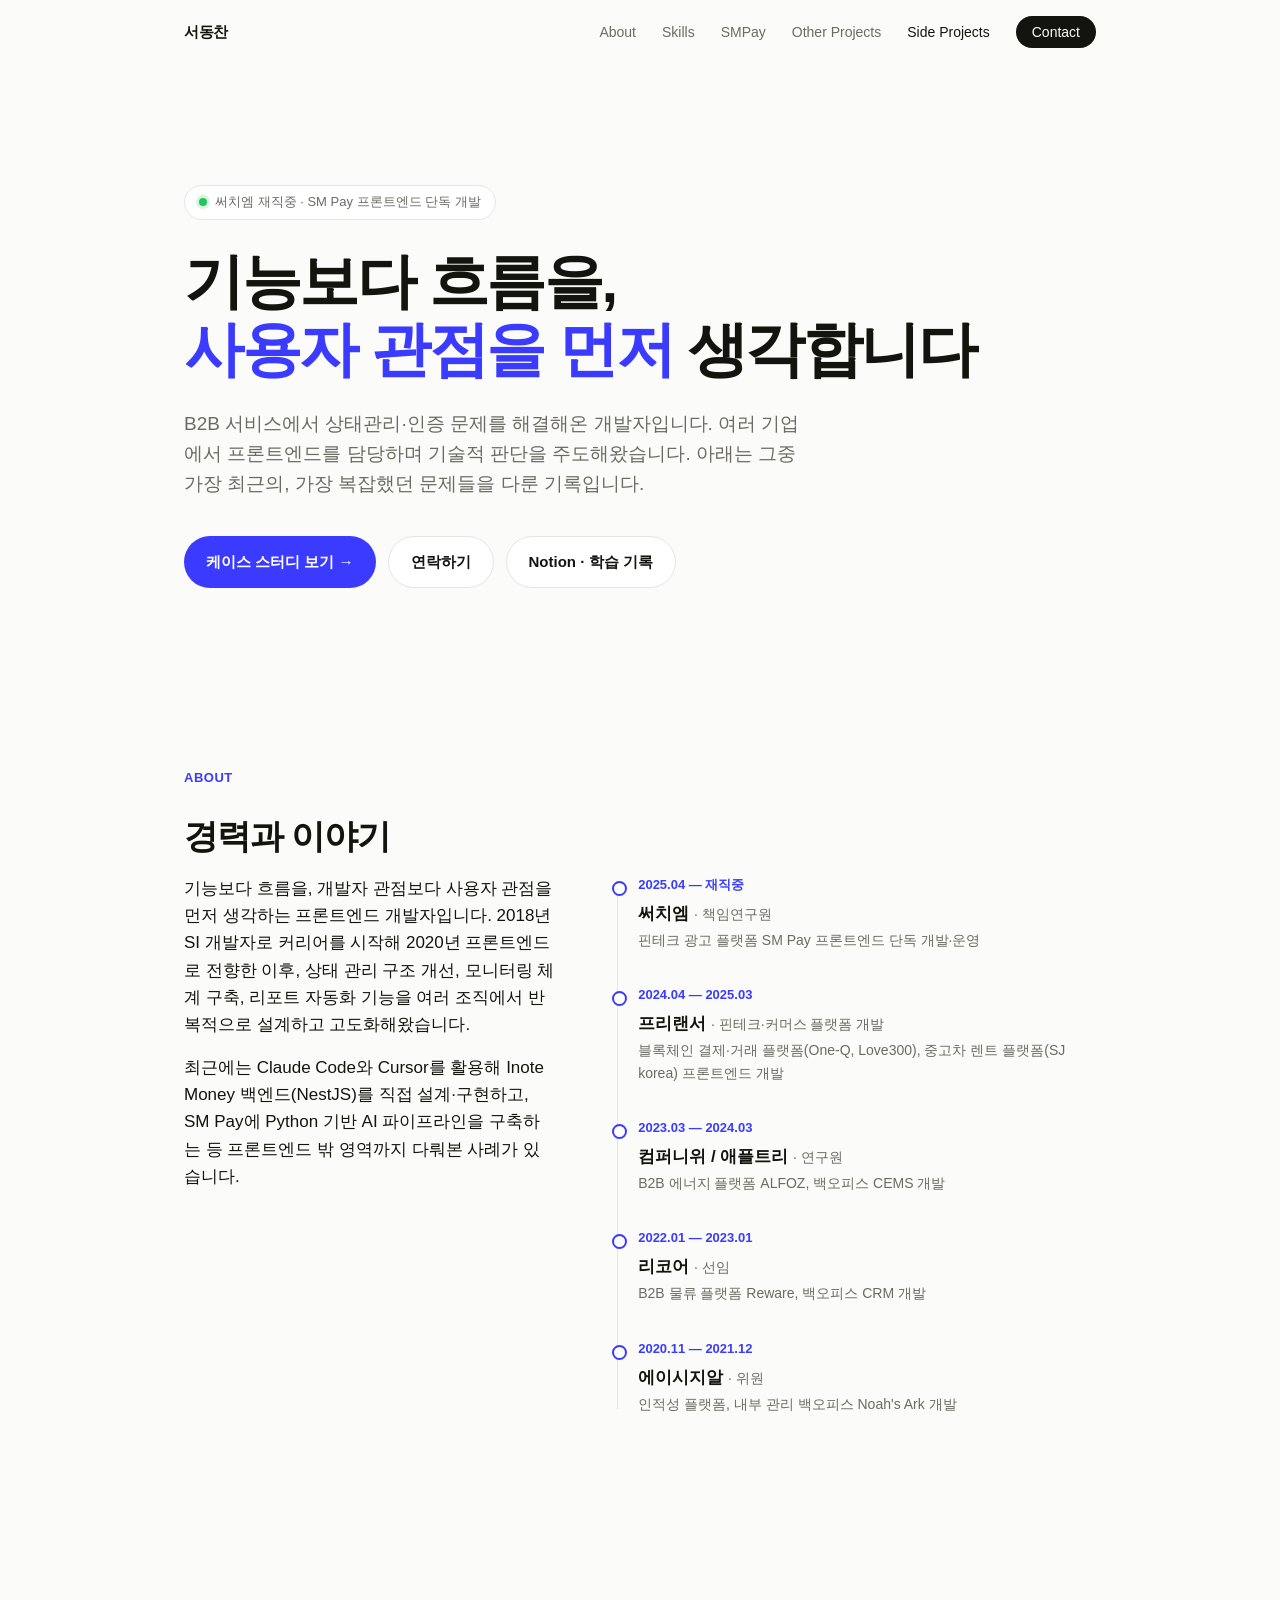
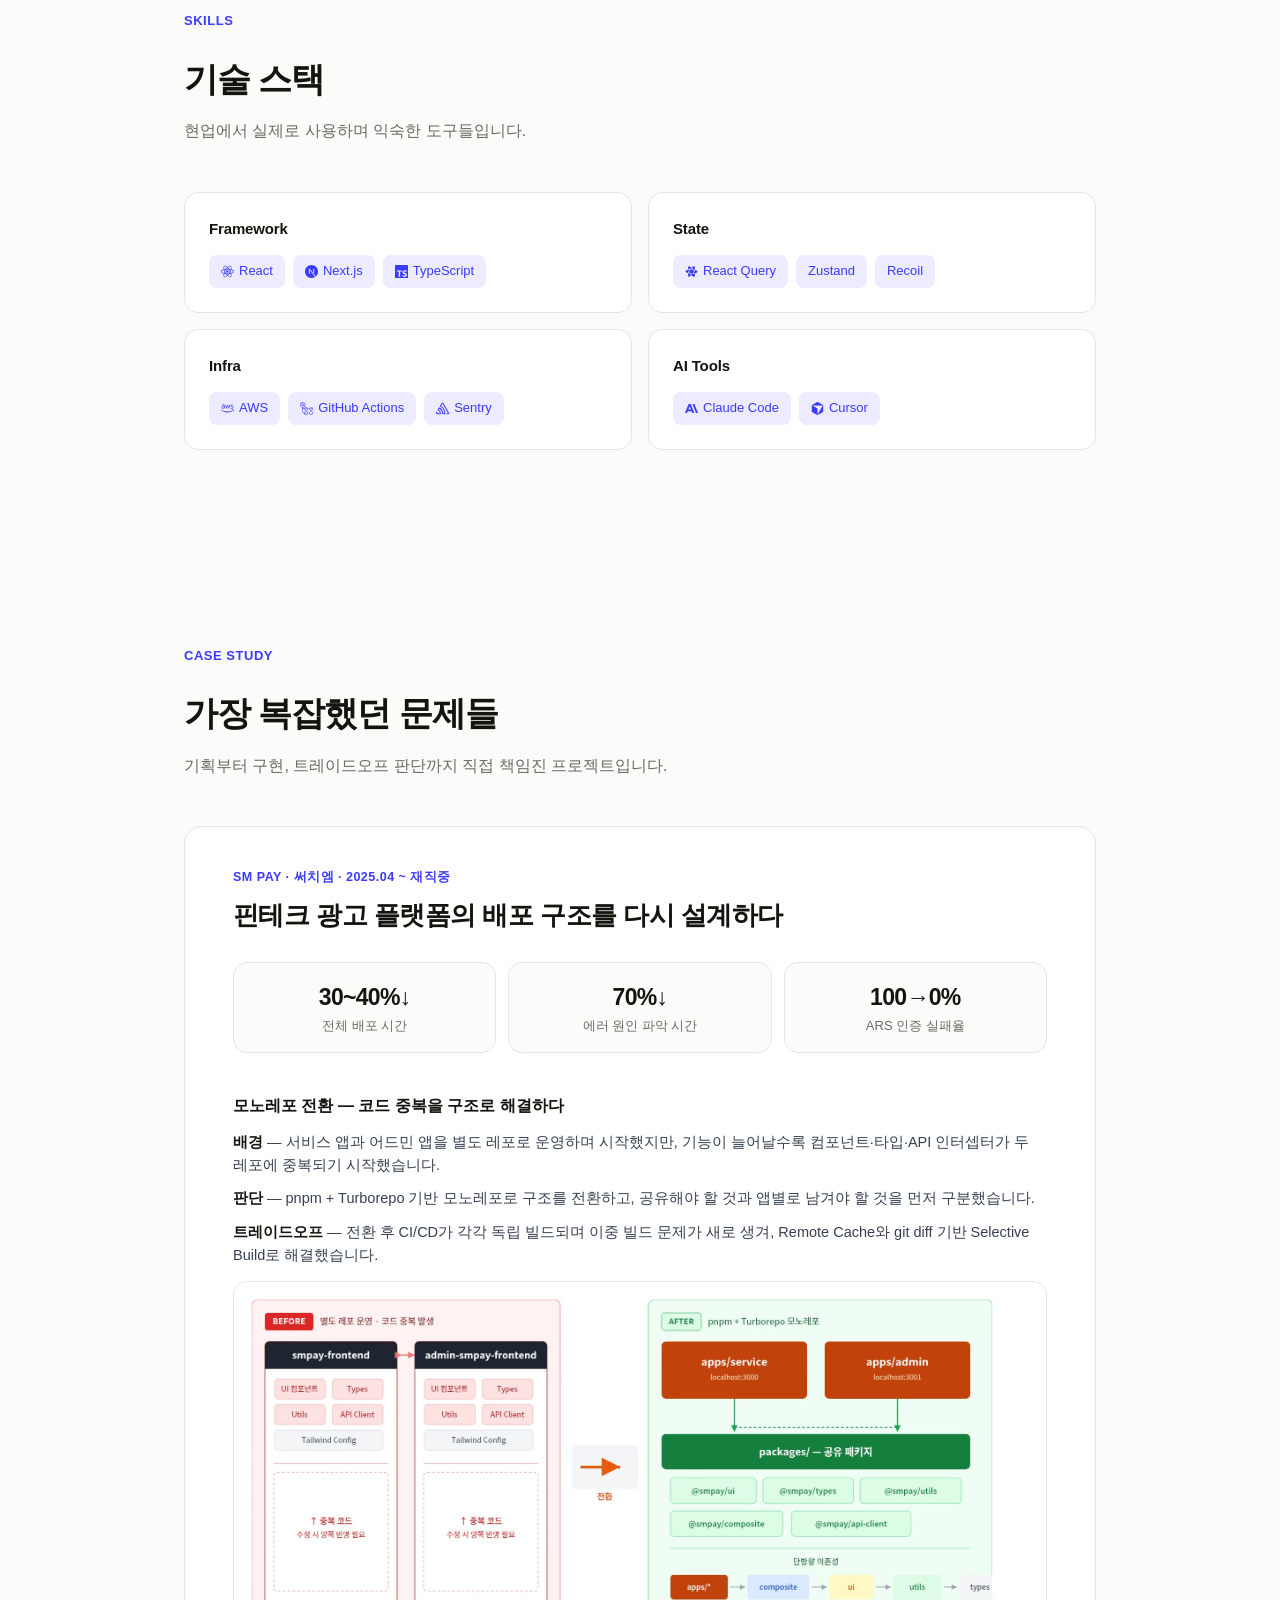
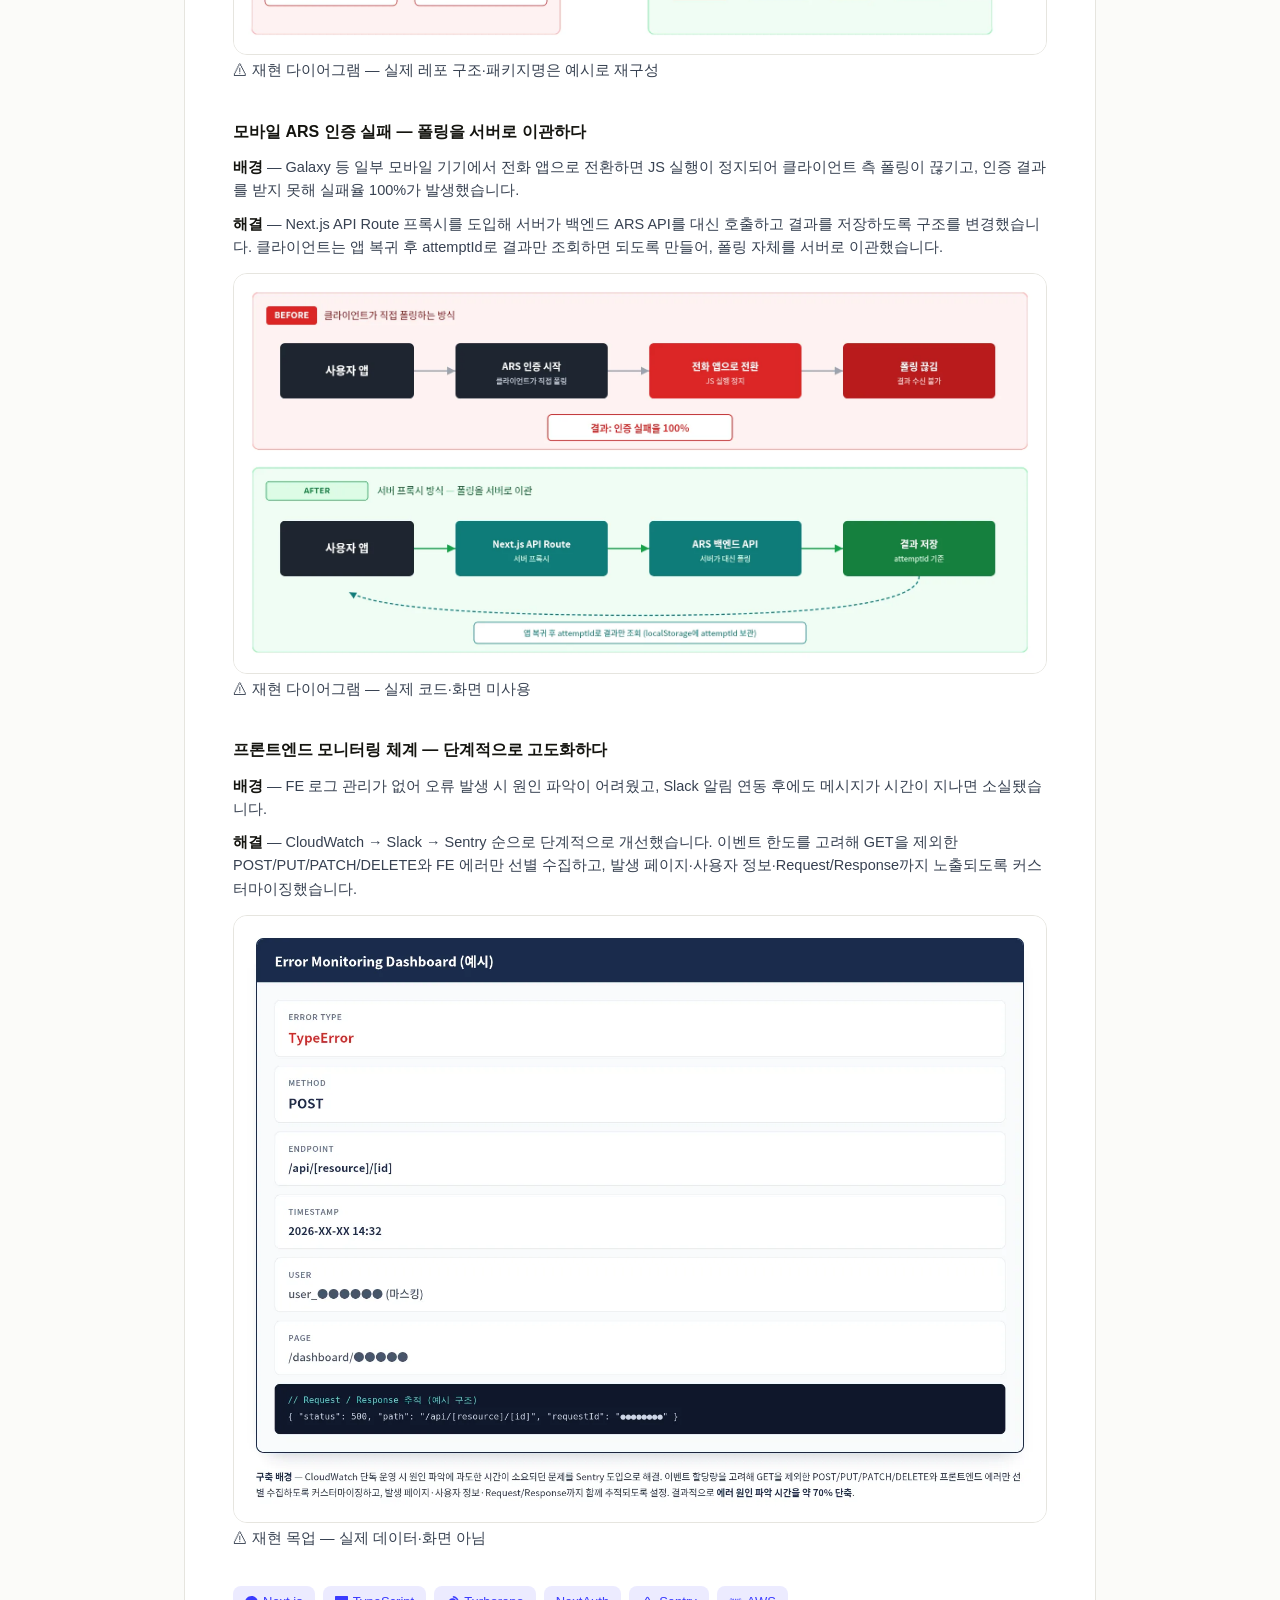
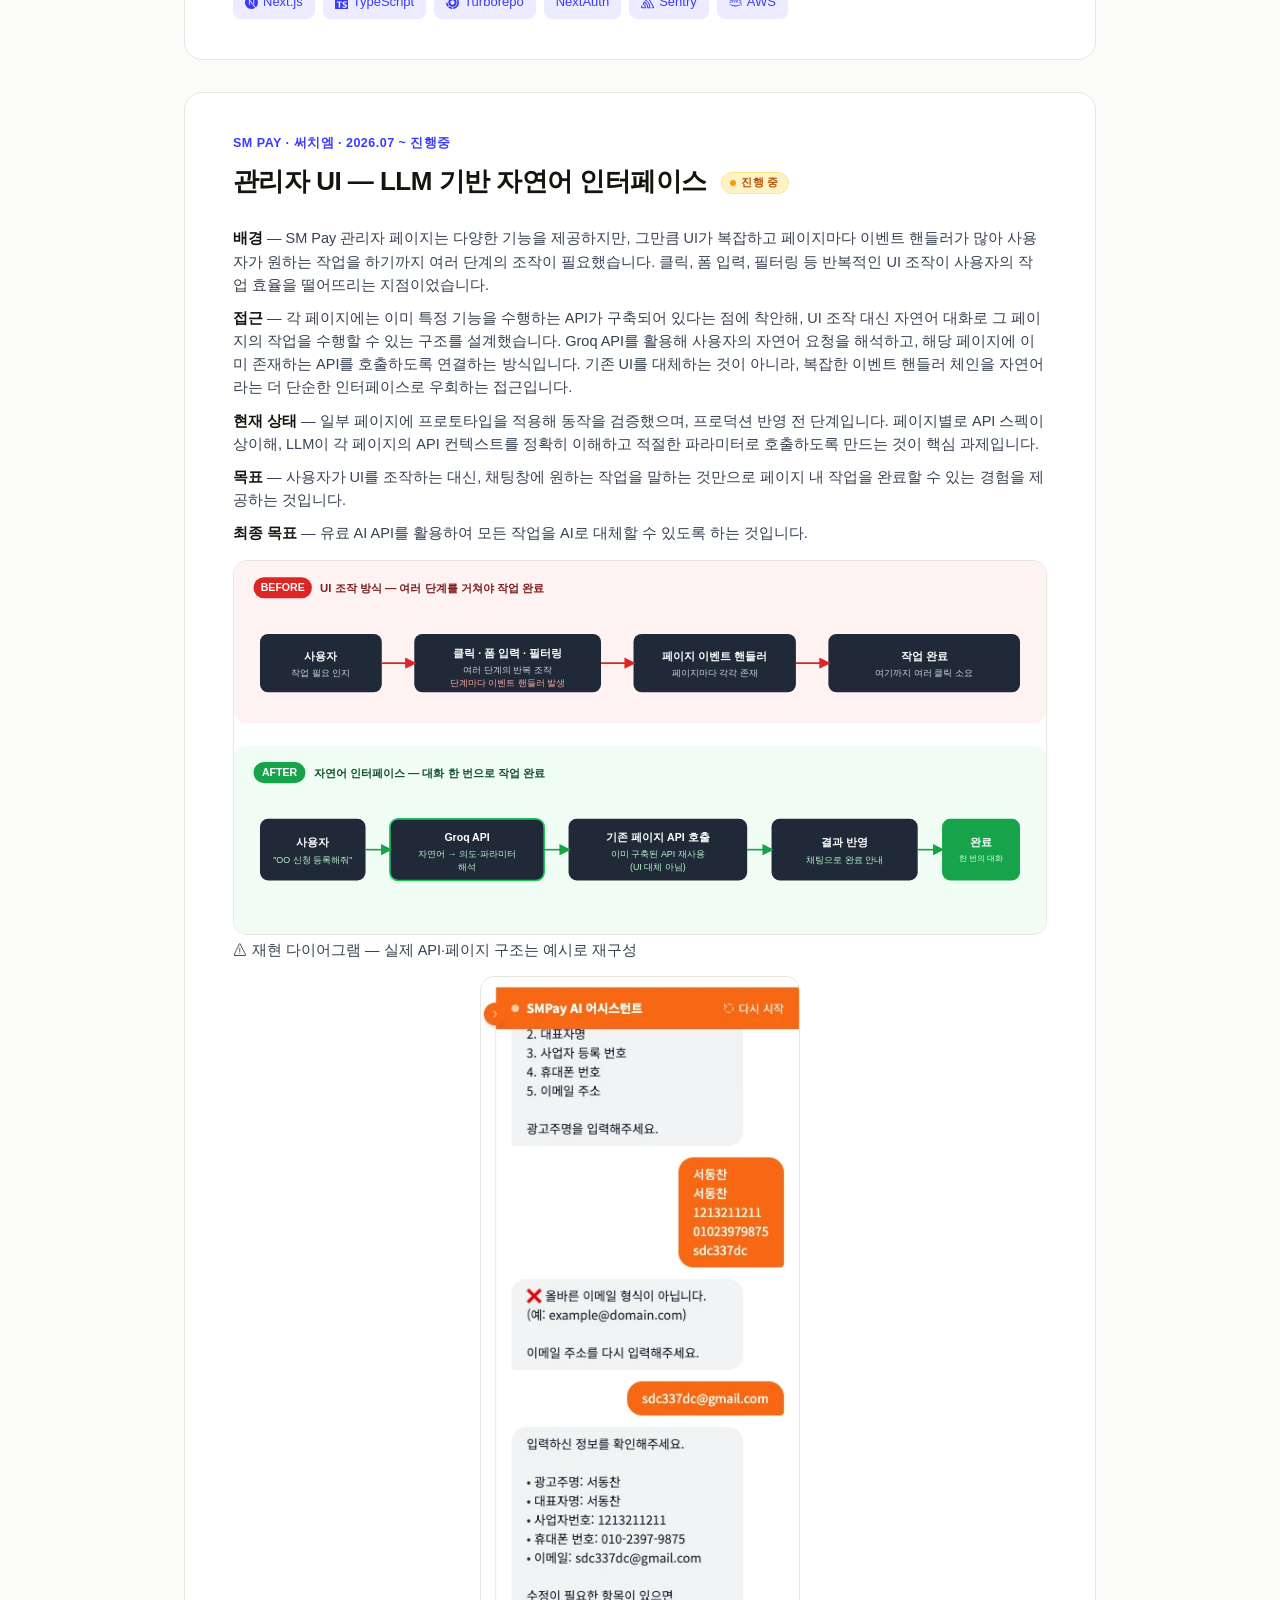
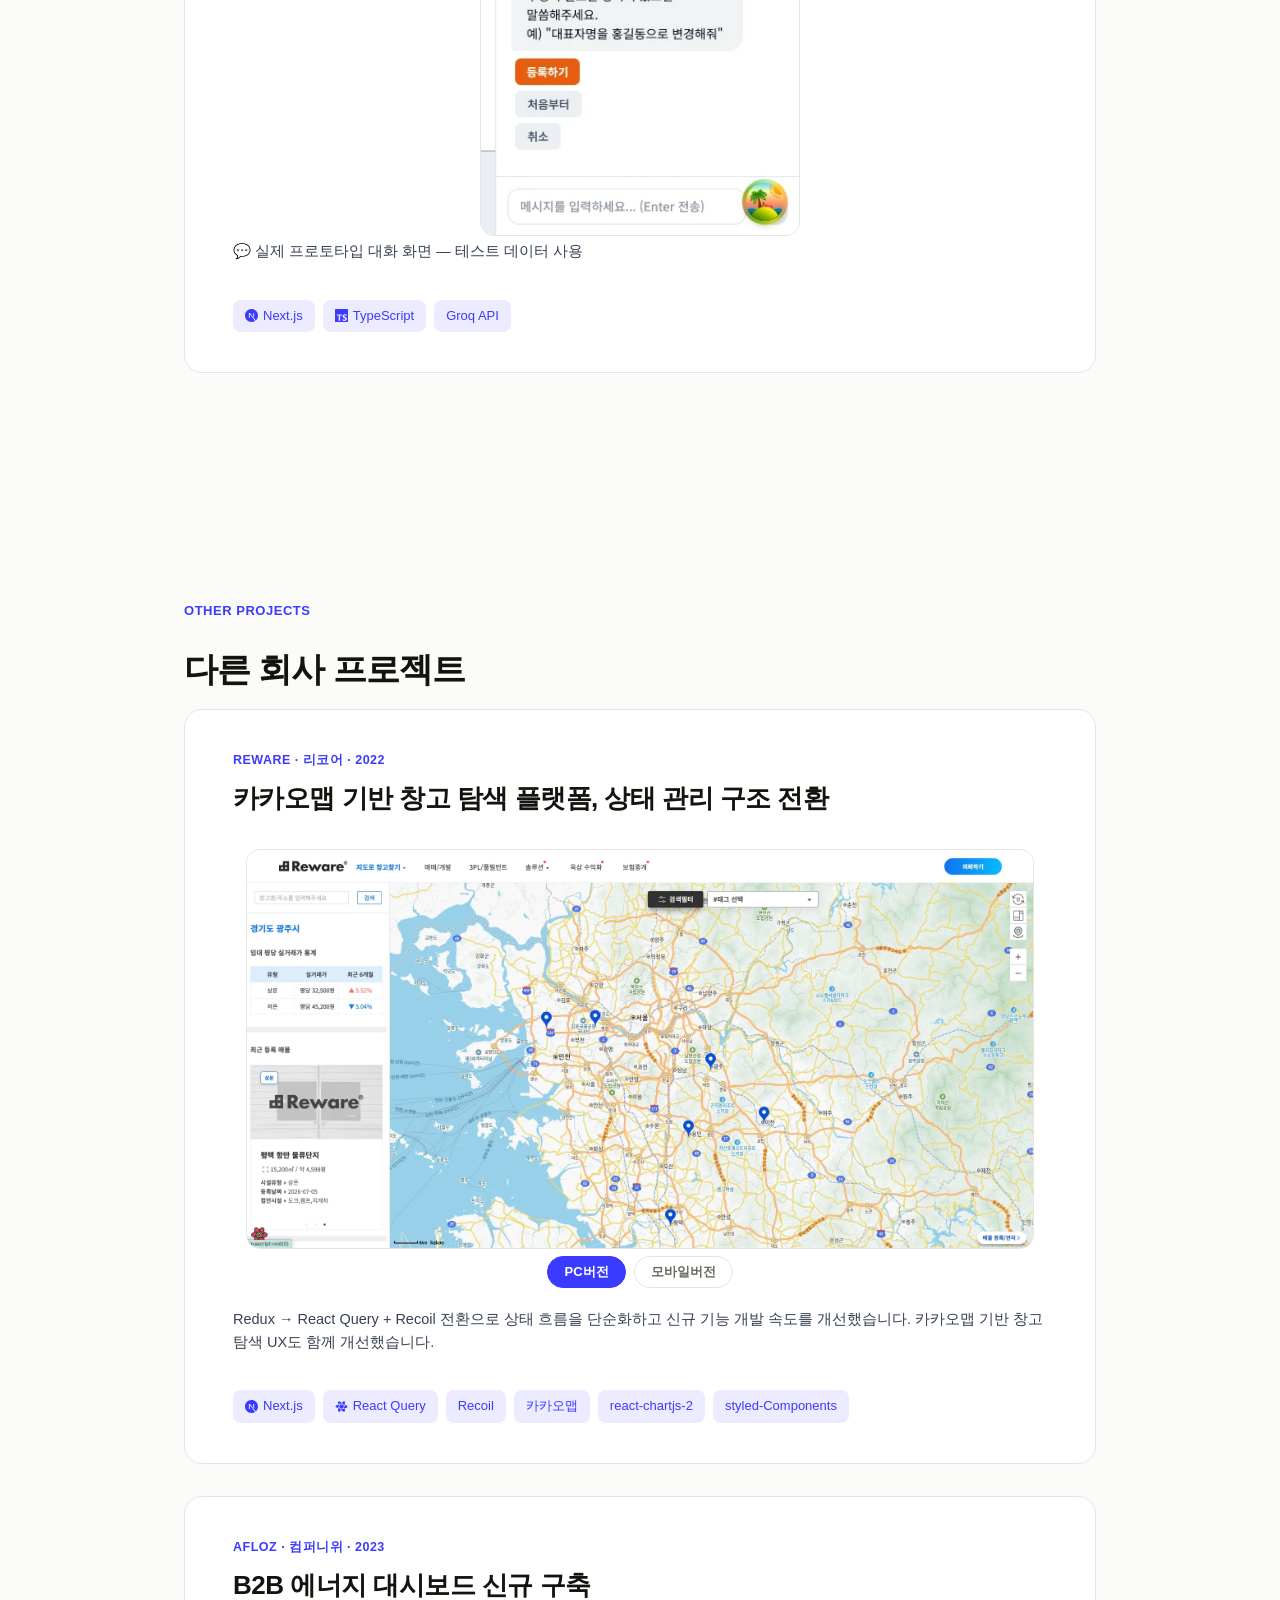
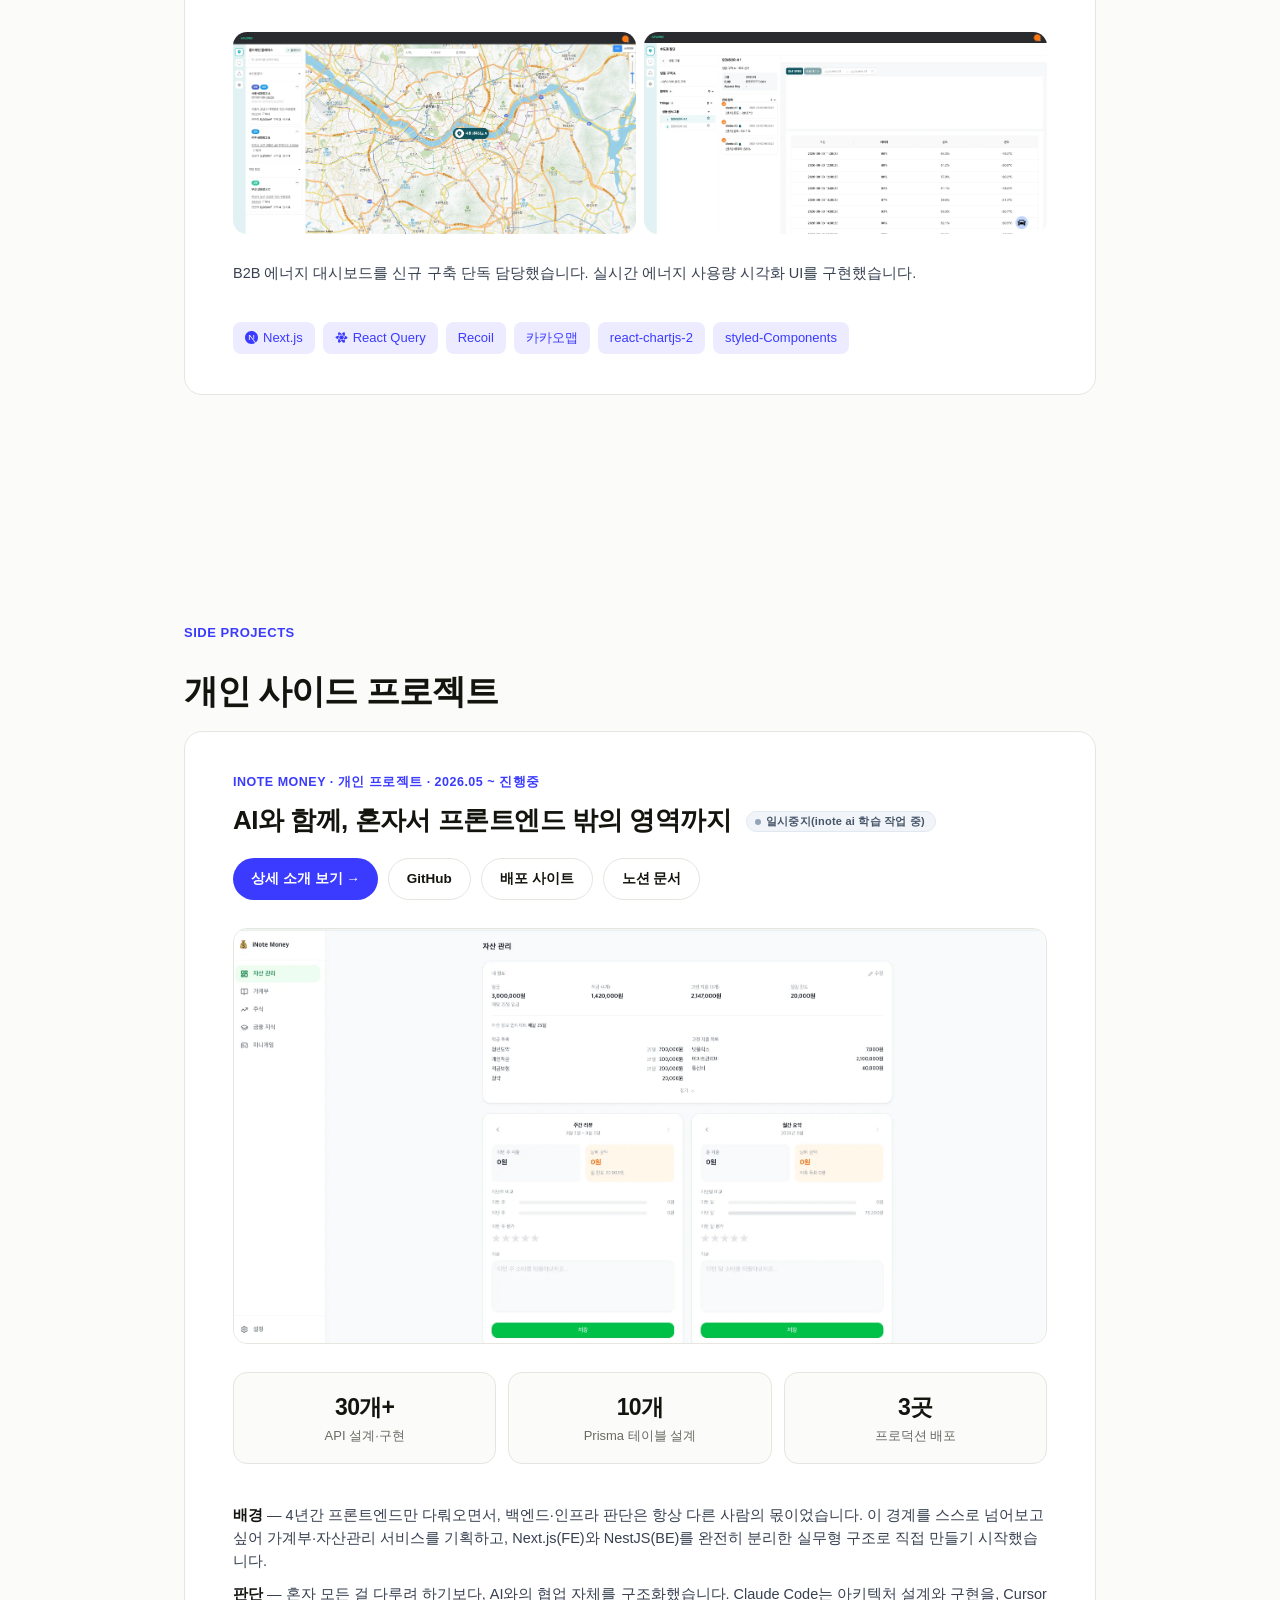
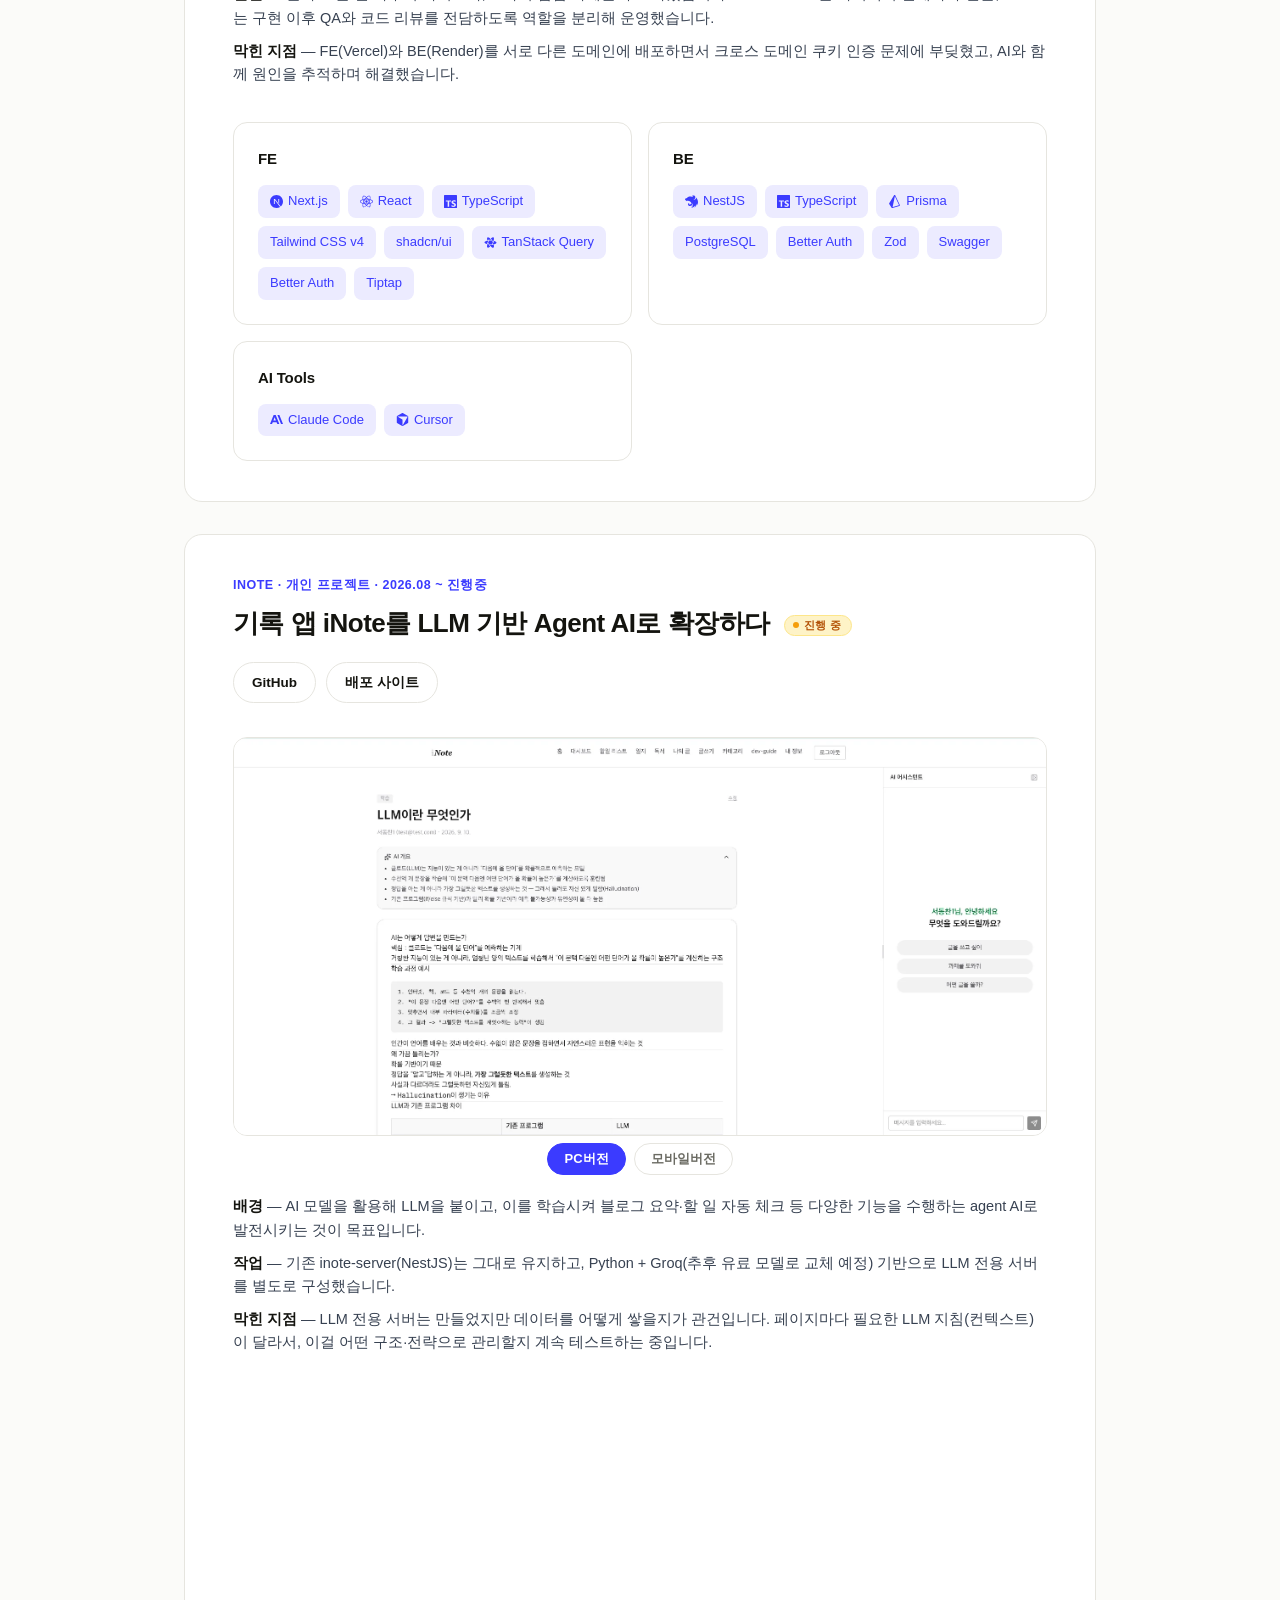
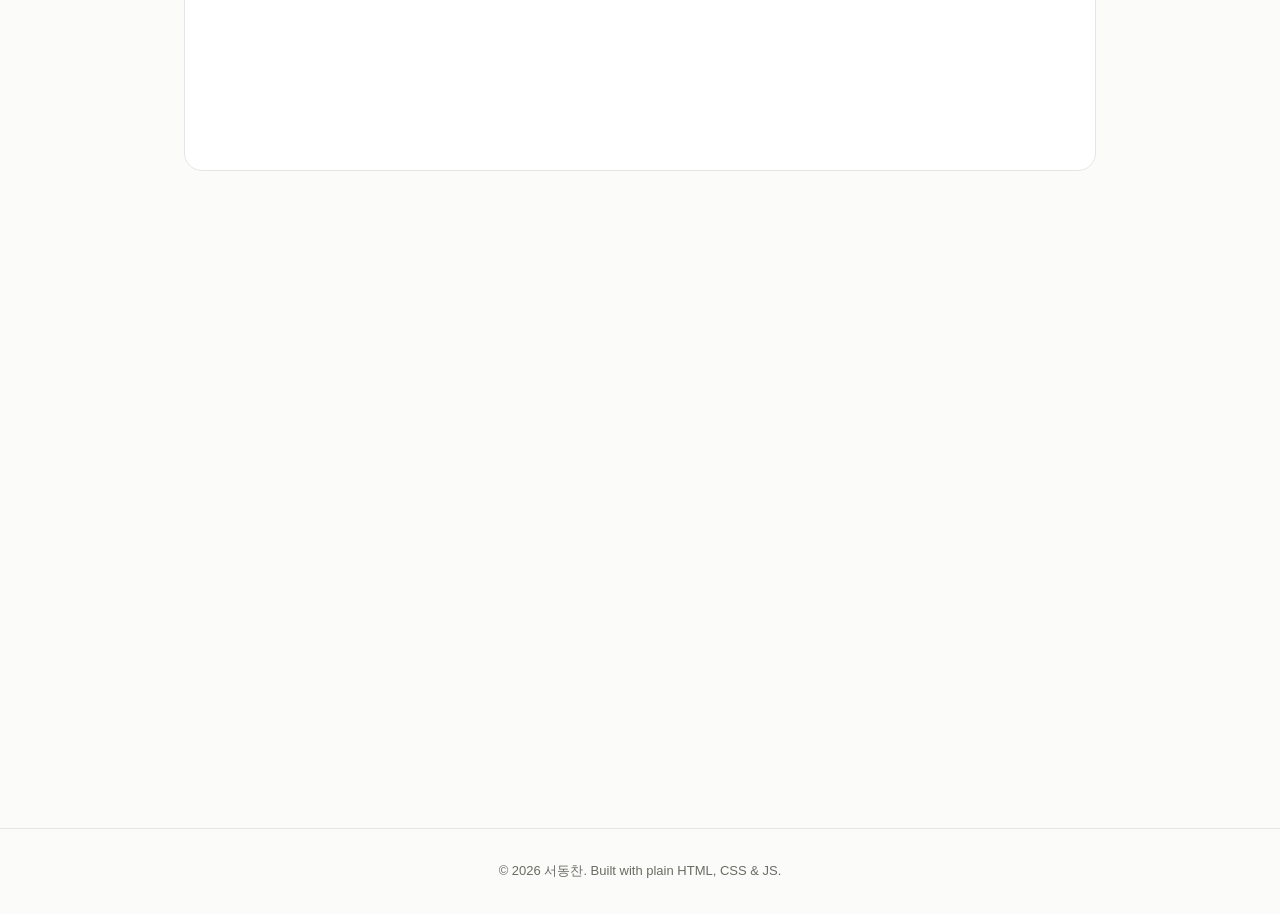
==== index.html @ d52624a9 "feat: INOTE 사이드 프로젝트 카드 추가 및 기술 스택 카드형 통일 - INOTE(원조 노트 앱 + Agent AI) 케이스 카드 신규 추가, PC/모바일 스크린샷 토글 -" ====
<!DOCTYPE html>
<html lang="ko">
<head>
  <meta charset="UTF-8" />
  <meta name="viewport" content="width=device-width, initial-scale=1.0" />
  <meta name="theme-color" content="#fbfbf9" />
  <title>서동찬 · Frontend Developer</title>
  <meta name="description" content="B2B 서비스에서 상태관리·인증 문제를 해결해온 프론트엔드 개발자 서동찬의 포트폴리오." />
  <meta property="og:title" content="서동찬 · Frontend Developer" />
  <meta property="og:description" content="B2B 서비스에서 상태관리·인증 문제를 해결해온 프론트엔드 개발자 서동찬의 포트폴리오. SM Pay, Inote Money 등 실무·사이드 프로젝트 케이스 스터디." />
  <meta property="og:type" content="website" />
  <meta property="og:image" content="assets/inote-dashboard.webp" />

  <style>
    :root {
      --bg: #fbfbf9;
      --surface: #ffffff;
      --text: #14140f;
      --muted: #6b6b63;
      --border: #e6e5df;
      --accent: #3b3bff;
      --accent-soft: #ecebff;
      --radius: 14px;
      --maxw: 960px;
      --ease: cubic-bezier(0.22, 1, 0.36, 1);
    }

    * { box-sizing: border-box; margin: 0; padding: 0; }
    html { scroll-behavior: smooth; scroll-padding-top: 84px; }

    body {
      background: var(--bg);
      color: var(--text);
      font-family: -apple-system, BlinkMacSystemFont, "Segoe UI", "Pretendard",
        "Apple SD Gothic Neo", "Noto Sans KR", Roboto, sans-serif;
      line-height: 1.6;
      -webkit-font-smoothing: antialiased;
      text-rendering: optimizeLegibility;
    }

    a { color: inherit; text-decoration: none; }
    img { max-width: 100%; display: block; }
    ::selection { background: var(--accent); color: #fff; }

    .wrap { max-width: var(--maxw); margin: 0 auto; padding: 0 24px; }

    /* NAV */
    header {
      position: sticky;
      top: 0;
      z-index: 50;
      backdrop-filter: saturate(180%) blur(12px);
      background: color-mix(in srgb, var(--bg) 82%, transparent);
      border-bottom: 1px solid transparent;
      transition: border-color 0.3s var(--ease);
    }
    header.scrolled { border-bottom-color: var(--border); }
    .nav {
      display: flex;
      align-items: center;
      justify-content: space-between;
      height: 64px;
    }
    .logo { font-weight: 700; letter-spacing: -0.02em; font-size: 15px; }
    .logo span { color: var(--accent); }
    .nav-links { display: flex; align-items: center; gap: 26px; list-style: none; }
    .nav-links a { font-size: 14px; color: var(--muted); font-weight: 500; transition: color 0.2s var(--ease); }
    .nav-links a:hover, .nav-links a.active { color: var(--text); }
    .nav-cta {
      font-size: 14px; font-weight: 600; padding: 8px 16px; border-radius: 999px;
      background: var(--text); color: var(--bg) !important;
      transition: transform 0.2s var(--ease), opacity 0.2s var(--ease);
    }
    .nav-cta:hover { transform: translateY(-1px); opacity: 0.9; }

    .nav-toggle {
      display: none; background: none; border: 1px solid var(--border); border-radius: 10px;
      width: 40px; height: 40px; cursor: pointer; align-items: center; justify-content: center;
    }
    .nav-toggle span { display: block; width: 18px; height: 2px; background: var(--text); position: relative; }
    .nav-toggle span::before, .nav-toggle span::after {
      content: ""; position: absolute; left: 0; width: 18px; height: 2px;
      background: var(--text); transition: transform 0.25s var(--ease);
    }
    .nav-toggle span::before { top: -6px; }
    .nav-toggle span::after { top: 6px; }

    /* SECTIONS */
    section { padding: 96px 0; }
    .eyebrow {
      display: inline-flex; align-items: center;
      font-size: 13px; font-weight: 600; letter-spacing: 0.04em; text-transform: uppercase;
      color: var(--accent); margin-bottom: 20px;
    }
    .section-title { font-size: clamp(26px, 4vw, 34px); font-weight: 700; letter-spacing: -0.03em; margin-bottom: 12px; }
    .section-sub { color: var(--muted); max-width: 560px; margin-bottom: 48px; }

    /* HERO */
    .hero { padding: 120px 0 80px; }
    .hero .badge {
      display: inline-flex; align-items: center; gap: 8px; font-size: 13px; font-weight: 500; color: var(--muted);
      border: 1px solid var(--border); background: var(--surface); padding: 6px 14px; border-radius: 999px; margin-bottom: 28px;
    }
    .dot { width: 8px; height: 8px; border-radius: 50%; background: #22c55e; box-shadow: 0 0 0 3px rgba(34,197,94,0.18); }
    .hero h1 { font-size: clamp(36px, 6.4vw, 60px); line-height: 1.14; font-weight: 800; letter-spacing: -0.04em; margin-bottom: 24px; }
    .hero h1 .accent { color: var(--accent); }
    .hero p.lead { font-size: clamp(16px, 2.4vw, 19px); color: var(--muted); max-width: 620px; margin-bottom: 36px; }
    .hero-actions { display: flex; flex-wrap: wrap; gap: 12px; }
    .btn {
      display: inline-flex; align-items: center; gap: 8px; font-size: 15px; font-weight: 600;
      padding: 13px 22px; border-radius: 999px; transition: transform 0.2s var(--ease), background 0.2s var(--ease);
    }
    .btn-primary { background: var(--accent); color: #fff; }
    .btn-primary:hover { transform: translateY(-2px); }
    .btn-ghost { background: var(--surface); border: 1px solid var(--border); }
    .btn-ghost:hover { transform: translateY(-2px); border-color: var(--text); }

    .stat .num { font-size: clamp(24px, 4vw, 32px); font-weight: 800; letter-spacing: -0.03em; }
    .stat .label { font-size: 13px; color: var(--muted); }

    /* ABOUT */
    .about-grid { display: grid; grid-template-columns: 1fr 1.3fr; gap: 56px; align-items: start; }
    .about-lead { font-size: 17px; }
    .about-lead p + p { margin-top: 16px; }
    .timeline { position: relative; padding-left: 26px; }
    .timeline::before { content: ""; position: absolute; left: 5px; top: 6px; bottom: 6px; width: 1px; background: var(--border); }
    .tl-item { position: relative; padding-bottom: 34px; }
    .tl-item:last-child { padding-bottom: 0; }
    .tl-item::before {
      content: ""; position: absolute; left: -26px; top: 6px; width: 11px; height: 11px; border-radius: 50%;
      background: var(--surface); border: 2px solid var(--accent);
    }
    .tl-period { font-size: 13px; color: var(--accent); font-weight: 600; }
    .tl-role { font-size: 17px; font-weight: 700; margin: 4px 0 2px; }
    .tl-company { font-size: 14px; color: var(--muted); margin-bottom: 10px; }
    .tl-desc { font-size: 14px; color: var(--muted); }

    /* SKILLS */
    .skills-grid { display: grid; grid-template-columns: repeat(2, 1fr); gap: 16px; }
    .skill-card {
      background: var(--surface); border: 1px solid var(--border); border-radius: var(--radius); padding: 24px;
      transition: transform 0.25s var(--ease), border-color 0.25s var(--ease);
    }
    .skill-card:hover { transform: translateY(-3px); border-color: var(--text); }
    .skill-card h3 { font-size: 15px; margin-bottom: 14px; letter-spacing: -0.01em; }
    .chips { display: flex; flex-wrap: wrap; gap: 8px; }
    .chip { display: inline-flex; align-items: center; gap: 5px; font-size: 13px; font-weight: 500; padding: 6px 12px; border-radius: 8px; background: var(--accent-soft); color: var(--accent); }
    .chip svg { width: 13px; height: 13px; fill: currentColor; flex-shrink: 0; }

    /* CASE STUDY (SM Pay / Inote Money) */
    .case-card {
      background: var(--surface); border: 1px solid var(--border); border-radius: calc(var(--radius) + 4px);
      padding: 40px clamp(20px, 4vw, 48px); margin-bottom: 32px;
    }
    .case-label { font-size: 12.5px; font-weight: 700; color: var(--accent); letter-spacing: 0.04em; text-transform: uppercase; }
    .case-title { font-size: clamp(21px, 3vw, 26px); font-weight: 700; letter-spacing: -0.02em; margin: 10px 0 28px; line-height: 1.4; }
    .case-links { display: flex; flex-wrap: wrap; gap: 10px; margin: -8px 0 28px; }
    .case-links .btn { padding: 9px 18px; font-size: 13.5px; }

    .case-impact { display: grid; grid-template-columns: repeat(3, 1fr); gap: 12px; margin-bottom: 40px; }
    .case-impact .stat {
      background: var(--bg); border: 1px solid var(--border); border-radius: var(--radius);
      padding: 16px 10px; text-align: center;
    }
    .case-impact .num { font-size: clamp(19px, 2.6vw, 23px); }

    .narrative { margin-bottom: 36px; }
    .narrative:last-of-type { margin-bottom: 0; }
    .narrative h4 { font-size: 16px; font-weight: 700; margin-bottom: 12px; }
    .narrative p { font-size: 14.5px; color: #374151; margin-bottom: 10px; }
    .narrative p .label { color: var(--text); font-weight: 700; }
    .case-diagram { width: 100%; border-radius: var(--radius); border: 1px solid var(--border); margin: 14px 0 4px; }
    .case-diagram.narrow { max-width: 320px; margin-left: auto; margin-right: auto; }
    .case-caption { font-size: 11.5px; color: #b45309; margin-top: 2px; }
    .shot-view-media { height: 400px; display: flex; align-items: center; justify-content: center; }
    .shot-view-media img { display: none; width: auto; height: auto; max-width: 100%; max-height: 100%; }
    .shot-view-media img.active { display: block; }
    .shot-view-tabs { display: flex; justify-content: center; gap: 8px; margin: 12px 0 20px; }
    .shot-view-tab {
      font-size: 13px; font-weight: 600; padding: 6px 16px; border-radius: 999px;
      border: 1px solid var(--border); background: var(--surface); color: var(--muted); cursor: pointer;
    }
    .shot-view-tab.active { background: var(--accent); border-color: var(--accent); color: #fff; }
    .wip-badge {
      display: inline-flex; align-items: center; gap: 5px; vertical-align: middle; margin-left: 8px;
      font-size: 11px; font-weight: 700; letter-spacing: 0.02em;
      color: #b45309; background: #fef3c7; border: 1px solid #fde68a;
      padding: 2px 10px 2px 8px; border-radius: 999px;
    }
    .wip-badge::before { content: ""; width: 6px; height: 6px; border-radius: 50%; background: #f59e0b; }
    .paused-badge {
      display: inline-flex; align-items: center; gap: 5px; vertical-align: middle; margin-left: 8px;
      font-size: 11px; font-weight: 700; letter-spacing: 0.02em;
      color: #475569; background: #f1f5f9; border: 1px solid #e2e8f0;
      padding: 2px 10px 2px 8px; border-radius: 999px;
    }
    .paused-badge::before { content: ""; width: 6px; height: 6px; border-radius: 50%; background: #94a3b8; }

    .case-tags { display: flex; flex-wrap: wrap; gap: 8px; margin-top: 8px; }

    /* OTHER PROJECTS */
    .other-shots { display: flex; align-items: flex-start; gap: 8px; margin-bottom: 28px; }
    .other-shots .shot-cell { flex: 1; min-width: 0; width: 100%; height: auto; display: block; border-radius: var(--radius); }
    .other-shots .shot-cell.wide { flex: 0 0 77%; }
    .other-shots .shot-cell.narrow { flex: 0 0 21%; }

    /* CONTACT */
    .contact { text-align: center; }
    .contact .section-title { font-size: clamp(28px, 5vw, 44px); }
    .contact-mail {
      display: inline-block; font-size: clamp(20px, 4vw, 30px); font-weight: 700; letter-spacing: -0.02em;
      margin: 8px 0 32px; border-bottom: 2px solid transparent; transition: border-color 0.2s var(--ease);
    }
    .contact-mail:hover { border-bottom-color: var(--accent); }
    .socials { display: flex; justify-content: center; gap: 12px; flex-wrap: wrap; }
    .social {
      display: inline-flex; align-items: center; gap: 8px; font-size: 14px; font-weight: 600;
      padding: 11px 20px; border-radius: 999px; background: var(--surface); border: 1px solid var(--border);
      transition: transform 0.2s var(--ease), border-color 0.2s var(--ease);
    }
    .social:hover { transform: translateY(-2px); border-color: var(--text); }

    footer { border-top: 1px solid var(--border); padding: 32px 0; text-align: center; font-size: 13px; color: var(--muted); }

    /* REVEAL */
    .reveal { opacity: 0; transform: translateY(20px); transition: opacity 0.6s var(--ease), transform 0.6s var(--ease); }
    .reveal.in { opacity: 1; transform: none; }
    @media (prefers-reduced-motion: reduce) {
      html { scroll-behavior: auto; }
      .reveal { opacity: 1; transform: none; transition: none; }
    }

    /* RESPONSIVE */
    @media (max-width: 760px) {
      section { padding: 72px 0; }
      .nav-toggle { display: inline-flex; }
      .nav-links {
        position: absolute; top: 64px; left: 0; right: 0; flex-direction: column; align-items: flex-start; gap: 4px;
        background: var(--surface); border-bottom: 1px solid var(--border); padding: 12px 24px 20px;
        transform: translateY(-8px); opacity: 0; pointer-events: none;
        transition: opacity 0.25s var(--ease), transform 0.25s var(--ease);
      }
      .nav-links.open { transform: none; opacity: 1; pointer-events: auto; }
      .nav-links a { padding: 8px 0; width: 100%; }
      .about-grid { grid-template-columns: 1fr; gap: 40px; }
      .skills-grid { grid-template-columns: 1fr; }
      .case-impact { grid-template-columns: 1fr; }
    }
  </style>
</head>
<body>
  <header id="header">
    <div class="wrap nav">
      <a href="#home" class="logo">서동찬</a>
      <button class="nav-toggle" id="navToggle" aria-label="메뉴 열기" aria-expanded="false">
        <span></span>
      </button>
      <ul class="nav-links" id="navLinks">
        <li><a href="#about">About</a></li>
        <li><a href="#skills">Skills</a></li>
        <li><a href="#smpay">SMPay</a></li>
        <li><a href="#projects">Other Projects</a></li>
        <li><a href="#side-project">Side Projects</a></li>
        <li><a href="#contact" class="nav-cta">Contact</a></li>
      </ul>
    </div>
  </header>

  <main>
    <!-- HERO -->
    <section class="hero" id="home">
      <div class="wrap">
        <span class="badge reveal"><span class="dot"></span> 써치엠 재직중 · SM Pay 프론트엔드 단독 개발</span>
        <h1 class="reveal">
          기능보다 흐름을,<br />
          <span class="accent">사용자 관점을 먼저</span> 생각합니다
        </h1>
        <p class="lead reveal">
          B2B 서비스에서 상태관리·인증 문제를 해결해온 개발자입니다.
          여러 기업에서 프론트엔드를 담당하며 기술적 판단을 주도해왔습니다. 아래는 그중 가장 최근의, 가장 복잡했던 문제들을 다룬 기록입니다.
        </p>
        <div class="hero-actions reveal">
          <a href="#work" class="btn btn-primary">케이스 스터디 보기 →</a>
          <a href="#contact" class="btn btn-ghost">연락하기</a>
          <a href="https://glow-behavior-7ca.notion.site/My-Study-History-65227c8648e1419985dac1bb9b4b63df?pvs=73" target="_blank" rel="noopener" class="btn btn-ghost">Notion · 학습 기록</a>
        </div>
      </div>
    </section>

    <!-- ABOUT -->
    <section id="about">
      <div class="wrap">
        <span class="eyebrow reveal">About</span>
        <h2 class="section-title reveal">경력과 이야기</h2>
        <div class="about-grid">
          <div class="about-lead reveal">
            <p>
              기능보다 흐름을, 개발자 관점보다 사용자 관점을 먼저 생각하는 프론트엔드 개발자입니다.
              2018년 SI 개발자로 커리어를 시작해 2020년 프론트엔드로 전향한 이후, 상태 관리 구조 개선,
              모니터링 체계 구축, 리포트 자동화 기능을 여러 조직에서 반복적으로 설계하고 고도화해왔습니다.
            </p>
            <p>
              최근에는 Claude Code와 Cursor를 활용해 Inote Money 백엔드(NestJS)를 직접 설계·구현하고,
              SM Pay에 Python 기반 AI 파이프라인을 구축하는 등 프론트엔드 밖 영역까지 다뤄본 사례가 있습니다.
            </p>
          </div>

          <div class="timeline reveal">
            <div class="tl-item">
              <div class="tl-period">2025.04 — 재직중</div>
              <div class="tl-role">써치엠 <span style="font-weight:400;color:var(--muted);font-size:14px;">· 책임연구원</span></div>
              <div class="tl-desc">핀테크 광고 플랫폼 SM Pay 프론트엔드 단독 개발·운영</div>
            </div>
            <div class="tl-item">
              <div class="tl-period">2024.04 — 2025.03</div>
              <div class="tl-role">프리랜서 <span style="font-weight:400;color:var(--muted);font-size:14px;">· 핀테크·커머스 플랫폼 개발</span></div>
              <div class="tl-desc">블록체인 결제·거래 플랫폼(One-Q, Love300), 중고차 렌트 플랫폼(SJ korea) 프론트엔드 개발</div>
            </div>
            <div class="tl-item">
              <div class="tl-period">2023.03 — 2024.03</div>
              <div class="tl-role">컴퍼니위 / 애플트리 <span style="font-weight:400;color:var(--muted);font-size:14px;">· 연구원</span></div>
              <div class="tl-desc">B2B 에너지 플랫폼 ALFOZ, 백오피스 CEMS 개발</div>
            </div>
            <div class="tl-item">
              <div class="tl-period">2022.01 — 2023.01</div>
              <div class="tl-role">리코어 <span style="font-weight:400;color:var(--muted);font-size:14px;">· 선임</span></div>
              <div class="tl-desc">B2B 물류 플랫폼 Reware, 백오피스 CRM 개발</div>
            </div>
            <div class="tl-item">
              <div class="tl-period">2020.11 — 2021.12</div>
              <div class="tl-role">에이시지알 <span style="font-weight:400;color:var(--muted);font-size:14px;">· 위원</span></div>
              <div class="tl-desc">인적성 플랫폼, 내부 관리 백오피스 Noah's Ark 개발</div>
            </div>
          </div>
        </div>
      </div>
    </section>

    <!-- SKILLS -->
    <section id="skills">
      <div class="wrap">
        <span class="eyebrow reveal">Skills</span>
        <h2 class="section-title reveal">기술 스택</h2>
        <p class="section-sub reveal">현업에서 실제로 사용하며 익숙한 도구들입니다.</p>
        <div class="skills-grid">
          <div class="skill-card reveal">
            <h3>Framework</h3>
            <div class="chips">
              <span class="chip"><svg viewBox="0 0 24 24" aria-hidden="true"><path d="M14.23 12.004a2.236 2.236 0 0 1-2.235 2.236 2.236 2.236 0 0 1-2.236-2.236 2.236 2.236 0 0 1 2.235-2.236 2.236 2.236 0 0 1 2.236 2.236zm2.648-10.69c-1.346 0-3.107.96-4.888 2.622-1.78-1.653-3.542-2.602-4.887-2.602-.41 0-.783.093-1.106.278-1.375.793-1.683 3.264-.973 6.365C1.98 8.917 0 10.42 0 12.004c0 1.59 1.99 3.097 5.043 4.03-.704 3.113-.39 5.588.988 6.38.32.187.69.275 1.102.275 1.345 0 3.107-.96 4.888-2.624 1.78 1.654 3.542 2.603 4.887 2.603.41 0 .783-.09 1.106-.275 1.374-.792 1.683-3.263.973-6.365C22.02 15.096 24 13.59 24 12.004c0-1.59-1.99-3.097-5.043-4.032.704-3.11.39-5.587-.988-6.38-.318-.184-.688-.277-1.092-.278zm-.005 1.09v.006c.225 0 .406.044.558.127.666.382.955 1.835.73 3.704-.054.46-.142.945-.25 1.44-.96-.236-2.006-.417-3.107-.534-.66-.905-1.345-1.727-2.035-2.447 1.592-1.48 3.087-2.292 4.105-2.295zm-9.77.02c1.012 0 2.514.808 4.11 2.28-.686.72-1.37 1.537-2.02 2.442-1.107.117-2.154.298-3.113.538-.112-.49-.195-.964-.254-1.42-.23-1.868.054-3.32.714-3.707.19-.09.4-.127.563-.132zm4.882 3.05c.455.468.91.992 1.36 1.564-.44-.02-.89-.034-1.345-.034-.46 0-.915.01-1.36.034.44-.572.895-1.096 1.345-1.565zM12 8.1c.74 0 1.477.034 2.202.093.406.582.802 1.203 1.183 1.86.372.64.71 1.29 1.018 1.946-.308.655-.646 1.31-1.013 1.95-.38.66-.773 1.288-1.18 1.87-.728.063-1.466.098-2.21.098-.74 0-1.477-.035-2.202-.093-.406-.582-.802-1.204-1.183-1.86-.372-.64-.71-1.29-1.018-1.946.303-.657.646-1.313 1.013-1.954.38-.66.773-1.286 1.18-1.868.728-.064 1.466-.098 2.21-.098zm-3.635.254c-.24.377-.48.763-.704 1.16-.225.39-.435.782-.635 1.174-.265-.656-.49-1.31-.676-1.947.64-.15 1.315-.283 2.015-.386zm7.26 0c.695.103 1.365.23 2.006.387-.18.632-.405 1.282-.66 1.933-.2-.39-.41-.783-.64-1.174-.225-.392-.465-.774-.705-1.146zm3.063.675c.484.15.944.317 1.375.498 1.732.74 2.852 1.708 2.852 2.476-.005.768-1.125 1.74-2.857 2.475-.42.18-.88.342-1.355.493-.28-.958-.646-1.956-1.1-2.98.45-1.017.81-2.01 1.085-2.964zm-13.395.004c.278.96.645 1.957 1.1 2.98-.45 1.017-.812 2.01-1.086 2.964-.484-.15-.944-.318-1.37-.5-1.732-.737-2.852-1.706-2.852-2.474 0-.768 1.12-1.742 2.852-2.476.42-.18.88-.342 1.356-.494zm11.678 4.28c.265.657.49 1.312.676 1.948-.64.157-1.316.29-2.016.39.24-.375.48-.762.705-1.158.225-.39.435-.788.636-1.18zm-9.945.02c.2.392.41.783.64 1.175.23.39.465.772.705 1.143-.695-.102-1.365-.23-2.006-.386.18-.63.406-1.282.66-1.933zM17.92 16.32c.112.493.2.968.254 1.423.23 1.868-.054 3.32-.714 3.708-.147.09-.338.128-.563.128-1.012 0-2.514-.807-4.11-2.28.686-.72 1.37-1.536 2.02-2.44 1.107-.118 2.154-.3 3.113-.54zm-11.83.01c.96.234 2.006.415 3.107.532.66.905 1.345 1.727 2.035 2.446-1.595 1.483-3.092 2.295-4.11 2.295-.22-.005-.406-.05-.553-.132-.666-.38-.955-1.834-.73-3.703.054-.46.142-.944.25-1.438zm4.56.64c.44.02.89.034 1.345.034.46 0 .915-.01 1.36-.034-.44.572-.895 1.095-1.345 1.565-.455-.47-.91-.993-1.36-1.565z"/></svg>React</span>
              <span class="chip"><svg viewBox="0 0 24 24" aria-hidden="true"><path d="M18.665 21.978C16.758 23.255 14.465 24 12 24 5.377 24 0 18.623 0 12S5.377 0 12 0s12 5.377 12 12c0 3.583-1.574 6.801-4.067 9.001L9.219 7.2H7.2v9.596h1.615V9.251l9.85 12.727Zm-3.332-8.533 1.6 2.061V7.2h-1.6v6.245Z"/></svg>Next.js</span>
              <span class="chip"><svg viewBox="0 0 24 24" aria-hidden="true"><path d="M1.125 0C.502 0 0 .502 0 1.125v21.75C0 23.498.502 24 1.125 24h21.75c.623 0 1.125-.502 1.125-1.125V1.125C24 .502 23.498 0 22.875 0zm17.363 9.75c.612 0 1.154.037 1.627.111a6.38 6.38 0 0 1 1.306.34v2.458a3.95 3.95 0 0 0-.643-.361 5.093 5.093 0 0 0-.717-.26 5.453 5.453 0 0 0-1.426-.2c-.3 0-.573.028-.819.086a2.1 2.1 0 0 0-.623.242c-.17.104-.3.229-.393.374a.888.888 0 0 0-.14.49c0 .196.053.373.156.529.104.156.252.304.443.444s.423.276.696.41c.273.135.582.274.926.416.47.197.892.407 1.266.628.374.222.695.473.963.753.268.279.472.598.614.957.142.359.214.776.214 1.253 0 .657-.125 1.21-.373 1.656a3.033 3.033 0 0 1-1.012 1.085 4.38 4.38 0 0 1-1.487.596c-.566.12-1.163.18-1.79.18a9.916 9.916 0 0 1-1.84-.164 5.544 5.544 0 0 1-1.512-.493v-2.63a5.033 5.033 0 0 0 3.237 1.2c.333 0 .624-.03.872-.09.249-.06.456-.144.623-.25.166-.108.29-.234.373-.38a1.023 1.023 0 0 0-.074-1.089 2.12 2.12 0 0 0-.537-.5 5.597 5.597 0 0 0-.807-.444 27.72 27.72 0 0 0-1.007-.436c-.918-.383-1.602-.852-2.053-1.405-.45-.553-.676-1.222-.676-2.005 0-.614.123-1.141.369-1.582.246-.441.58-.804 1.004-1.089a4.494 4.494 0 0 1 1.47-.629 7.536 7.536 0 0 1 1.77-.201zm-15.113.188h9.563v2.166H9.506v9.646H6.789v-9.646H3.375z"/></svg>TypeScript</span>
            </div>
          </div>
          <div class="skill-card reveal">
            <h3>State</h3>
            <div class="chips">
              <span class="chip"><svg viewBox="0 0 24 24" aria-hidden="true"><path d="M6.9297 13.6875c.164-.0938.375-.0352.4687.1328l.0625.1055c.4805.8515.9805 1.6601 1.5 2.4258.6133.9023 1.3047 1.8164 2.0743 2.7421a.3455.3455 0 0 1-.0391.4844l-.0742.0664c-2.543 2.2227-4.1914 2.664-4.9532 1.332-.746-1.3046-.4765-3.6718.8086-7.1093a.3437.3437 0 0 1 .1524-.1797ZM17.75 16.3008c.1836-.0313.3594.086.3945.2695l.0196.1016c.6289 3.2851.1875 4.9297-1.3243 4.9297-1.4804 0-3.3593-1.4024-5.6484-4.2032a.3271.3271 0 0 1-.0742-.2226c0-.1875.1562-.3399.3437-.3399h.1211a32.9838 32.9838 0 0 0 2.8086-.0976c1.0703-.086 2.1914-.2305 3.3594-.4375zm.871-6.9766a.3528.3528 0 0 1 .4454-.211l.1016.0352c3.2617 1.1094 4.5039 2.332 3.7187 3.6641-.7656 1.3047-2.9922 2.254-6.6836 2.8477-.082.0117-.168-.004-.2383-.047-.168-.0976-.2265-.3085-.125-.4765l.0625-.1054c.504-.8438.957-1.6836 1.3672-2.5235.4766-.9883.9297-2.0508 1.3516-3.1836zM7.797 8.3398c.082-.0117.168.004.2383.047.168.0976.2265.3085.125.4765l-.0625.1054a34.0882 34.0882 0 0 0-1.3672 2.5235c-.4766.9883-.9297 2.0508-1.3516 3.1836a.3528.3528 0 0 1-.4453.211l-.1016-.0352c-3.2617-1.1094-4.5039-2.332-3.7187-3.6641.7656-1.3047 2.9922-2.254 6.6836-2.8477Zm5.2812-3.9843c2.543-2.2227 4.1914-2.664 4.9532-1.332.746 1.3046.4765 3.6718-.8086 7.1093a.3436.3436 0 0 1-.1524.1797c-.164.0938-.375.0352-.4687-.1328l-.0625-.1055c-.4805-.8515-.9805-1.6601-1.5-2.4258-.6133-.9023-1.3047-1.8164-2.0743-2.7421a.3455.3455 0 0 1 .0391-.4844Zm-5.793-2.082c1.4805 0 3.3633 1.4023 5.6485 4.203a.3488.3488 0 0 1 .0781.2188c-.0039.1914-.1562.3438-.3476.3438l-.1172-.004a34.5835 34.5835 0 0 0-2.8086.1016c-1.0742.086-2.1953.2305-3.3633.4375a.343.343 0 0 1-.3945-.2734l-.0196-.0977c-.629-3.2851-.1876-4.9297 1.3242-4.9297Zm2.8711 5.8124h3.6875a.638.638 0 0 1 .5508.3164l1.8477 3.2188a.6437.6437 0 0 1 0 .6289l-1.8477 3.2227a.638.638 0 0 1-.5507.3164h-3.6875c-.2266 0-.4375-.1211-.547-.3164L7.7579 12.25a.6437.6437 0 0 1 0-.629l1.8516-3.2187c.1093-.1953.3203-.3164.5468-.3164Zm3.2305.793a.638.638 0 0 1 .5508.3164l1.3906 2.4258a.6437.6437 0 0 1 0 .6289l-1.3906 2.4297a.638.638 0 0 1-.5508.3164h-2.7734c-.2266 0-.4375-.1211-.5469-.3164L8.672 12.25a.6437.6437 0 0 1 0-.629l1.3945-2.4257c.1094-.1953.3203-.3164.5469-.3164Zm-.4922.8672h-1.789c-.2266 0-.4336.1172-.547.3164l-.8983 1.5586a.6437.6437 0 0 0 0 .6289l.8984 1.5625a.6317.6317 0 0 0 .5469.3164h1.789a.6317.6317 0 0 0 .547-.3164l.8983-1.5625a.6437.6437 0 0 0 0-.629l-.8984-1.5585c-.1133-.1992-.3203-.3164-.5469-.3164Zm-.4765.8281c.2265 0 .4375.1211.5468.3164l.422.7305c.1132.1953.1132.4375 0 .6289l-.422.7344c-.1093.1953-.3203.3164-.5468.3164h-.836a.6317.6317 0 0 1-.5468-.3164l-.422-.7344c-.1132-.1914-.1132-.4336 0-.629l.422-.7304a.6317.6317 0 0 1 .5468-.3164zm-.418.8164a.548.548 0 0 0-.4727.2735c-.0976.168-.0976.375 0 .5468a.5444.5444 0 0 0 .4727.2696.5444.5444 0 0 0 .4727-.2696c.0976-.1718.0976-.3789 0-.5468A.548.548 0 0 0 12 11.3906Z"/></svg>React Query</span>
              <span class="chip">Zustand</span>
              <span class="chip">Recoil</span>
            </div>
          </div>
          <div class="skill-card reveal">
            <h3>Infra</h3>
            <div class="chips">
              <span class="chip"><svg viewBox="0 0 24 24" aria-hidden="true"><path d="M6.763 10.036c0 .296.032.535.088.71.064.176.144.368.256.576.04.063.056.127.056.183 0 .08-.048.16-.152.24l-.503.335a.383.383 0 0 1-.208.072c-.08 0-.16-.04-.239-.112a2.47 2.47 0 0 1-.287-.375 6.18 6.18 0 0 1-.248-.471c-.622.734-1.405 1.101-2.347 1.101-.67 0-1.205-.191-1.596-.574-.391-.384-.59-.894-.59-1.533 0-.678.239-1.23.726-1.644.487-.415 1.133-.623 1.955-.623.272 0 .551.024.846.064.296.04.6.104.918.176v-.583c0-.607-.127-1.03-.375-1.277-.255-.248-.686-.367-1.3-.367-.28 0-.568.031-.863.103-.295.072-.583.16-.862.272a2.287 2.287 0 0 1-.28.104.488.488 0 0 1-.127.023c-.112 0-.168-.08-.168-.247v-.391c0-.128.016-.224.056-.28a.597.597 0 0 1 .224-.167c.279-.144.614-.264 1.005-.36a4.84 4.84 0 0 1 1.246-.151c.95 0 1.644.216 2.091.647.439.43.662 1.085.662 1.963v2.586zm-3.24 1.214c.263 0 .534-.048.822-.144.287-.096.543-.271.758-.51.128-.152.224-.32.272-.512.047-.191.08-.423.08-.694v-.335a6.66 6.66 0 0 0-.735-.136 6.02 6.02 0 0 0-.75-.048c-.535 0-.926.104-1.19.32-.263.215-.39.518-.39.917 0 .375.095.655.295.846.191.2.47.296.838.296zm6.41.862c-.144 0-.24-.024-.304-.08-.064-.048-.12-.16-.168-.311L7.586 5.55a1.398 1.398 0 0 1-.072-.32c0-.128.064-.2.191-.2h.783c.151 0 .255.025.31.08.065.048.113.16.16.312l1.342 5.284 1.245-5.284c.04-.16.088-.264.151-.312a.549.549 0 0 1 .32-.08h.638c.152 0 .256.025.32.08.063.048.12.16.151.312l1.261 5.348 1.381-5.348c.048-.16.104-.264.16-.312a.52.52 0 0 1 .311-.08h.743c.127 0 .2.065.2.2 0 .04-.009.08-.017.128a1.137 1.137 0 0 1-.056.2l-1.923 6.17c-.048.16-.104.263-.168.311a.51.51 0 0 1-.303.08h-.687c-.151 0-.255-.024-.32-.08-.063-.056-.119-.16-.15-.32l-1.238-5.148-1.23 5.14c-.04.16-.087.264-.15.32-.065.056-.177.08-.32.08zm10.256.215c-.415 0-.83-.048-1.229-.143-.399-.096-.71-.2-.918-.32-.128-.071-.215-.151-.247-.223a.563.563 0 0 1-.048-.224v-.407c0-.167.064-.247.183-.247.048 0 .096.008.144.024.048.016.12.048.2.08.271.12.566.215.878.279.319.064.63.096.95.096.502 0 .894-.088 1.165-.264a.86.86 0 0 0 .415-.758.777.777 0 0 0-.215-.559c-.144-.151-.416-.287-.807-.415l-1.157-.36c-.583-.183-1.014-.454-1.277-.813a1.902 1.902 0 0 1-.4-1.158c0-.335.073-.63.216-.886.144-.255.335-.479.575-.654.24-.184.51-.32.83-.415.32-.096.655-.136 1.006-.136.175 0 .359.008.535.032.183.024.35.056.518.088.16.04.312.08.455.127.144.048.256.096.336.144a.69.69 0 0 1 .24.2.43.43 0 0 1 .071.263v.375c0 .168-.064.256-.184.256a.83.83 0 0 1-.303-.096 3.652 3.652 0 0 0-1.532-.311c-.455 0-.815.071-1.062.223-.248.152-.375.383-.375.71 0 .224.08.416.24.567.159.152.454.304.877.44l1.134.358c.574.184.99.44 1.237.767.247.327.367.702.367 1.117 0 .343-.072.655-.207.926-.144.272-.336.511-.583.703-.248.2-.543.343-.886.447-.36.111-.734.167-1.142.167zM21.698 16.207c-2.626 1.94-6.442 2.969-9.722 2.969-4.598 0-8.74-1.7-11.87-4.526-.247-.223-.024-.527.272-.351 3.384 1.963 7.559 3.153 11.877 3.153 2.914 0 6.114-.607 9.06-1.852.439-.2.814.287.383.607zM22.792 14.961c-.336-.43-2.22-.207-3.074-.103-.255.032-.295-.192-.063-.36 1.5-1.053 3.967-.75 4.254-.399.287.36-.08 2.826-1.485 4.007-.215.184-.423.088-.327-.151.32-.79 1.03-2.57.695-2.994z"/></svg>AWS</span>
              <span class="chip"><svg viewBox="0 0 24 24" aria-hidden="true"><path d="M10.984 13.836a.5.5 0 0 1-.353-.146l-.745-.743a.5.5 0 1 1 .706-.708l.392.391 1.181-1.18a.5.5 0 0 1 .708.707l-1.535 1.533a.504.504 0 0 1-.354.146zm9.353-.147l1.534-1.532a.5.5 0 0 0-.707-.707l-1.181 1.18-.392-.391a.5.5 0 1 0-.706.708l.746.743a.497.497 0 0 0 .706-.001zM4.527 7.452l2.557-1.585A1 1 0 0 0 7.09 4.17L4.533 2.56A1 1 0 0 0 3 3.406v3.196a1.001 1.001 0 0 0 1.527.85zm2.03-2.436L4 6.602V3.406l2.557 1.61zM24 12.5c0 1.93-1.57 3.5-3.5 3.5a3.503 3.503 0 0 1-3.46-3h-2.08a3.503 3.503 0 0 1-3.46 3 3.502 3.502 0 0 1-3.46-3h-.558c-.972 0-1.85-.399-2.482-1.042V17c0 1.654 1.346 3 3 3h.04c.244-1.693 1.7-3 3.46-3 1.93 0 3.5 1.57 3.5 3.5S13.43 24 11.5 24a3.502 3.502 0 0 1-3.46-3H8c-2.206 0-4-1.794-4-4V9.899A5.008 5.008 0 0 1 0 5c0-2.757 2.243-5 5-5s5 2.243 5 5a5.005 5.005 0 0 1-4.952 4.998A2.482 2.482 0 0 0 7.482 12h.558c.244-1.693 1.7-3 3.46-3a3.502 3.502 0 0 1 3.46 3h2.08a3.503 3.503 0 0 1 3.46-3c1.93 0 3.5 1.57 3.5 3.5zm-15 8c0 1.378 1.122 2.5 2.5 2.5s2.5-1.122 2.5-2.5-1.122-2.5-2.5-2.5S9 19.122 9 20.5zM5 9c2.206 0 4-1.794 4-4S7.206 1 5 1 1 2.794 1 5s1.794 4 4 4zm9 3.5c0-1.378-1.122-2.5-2.5-2.5S9 11.122 9 12.5s1.122 2.5 2.5 2.5 2.5-1.122 2.5-2.5zm9 0c0-1.378-1.122-2.5-2.5-2.5S18 11.122 18 12.5s1.122 2.5 2.5 2.5 2.5-1.122 2.5-2.5zm-13 8a.5.5 0 1 0 1 0 .5.5 0 0 0-1 0zm2 0a.5.5 0 1 0 1 0 .5.5 0 0 0-1 0zm12 0c0 1.93-1.57 3.5-3.5 3.5a3.503 3.503 0 0 1-3.46-3.002c-.007.001-.013.005-.021.005l-.506.017h-.017a.5.5 0 0 1-.016-.999l.506-.017c.018-.002.035.006.052.007A3.503 3.503 0 0 1 20.5 17c1.93 0 3.5 1.57 3.5 3.5zm-1 0c0-1.378-1.122-2.5-2.5-2.5S18 19.122 18 20.5s1.122 2.5 2.5 2.5 2.5-1.122 2.5-2.5z"/></svg>GitHub Actions</span>
              <span class="chip"><svg viewBox="0 0 24 24" aria-hidden="true"><path d="M13.91 2.505c-.873-1.448-2.972-1.448-3.844 0L6.904 7.92a15.478 15.478 0 0 1 8.53 12.811h-2.221A13.301 13.301 0 0 0 5.784 9.814l-2.926 5.06a7.65 7.65 0 0 1 4.435 5.848H2.194a.365.365 0 0 1-.298-.534l1.413-2.402a5.16 5.16 0 0 0-1.614-.913L.296 19.275a2.182 2.182 0 0 0 .812 2.999 2.24 2.24 0 0 0 1.086.288h6.983a9.322 9.322 0 0 0-3.845-8.318l1.11-1.922a11.47 11.47 0 0 1 4.95 10.24h5.915a17.242 17.242 0 0 0-7.885-15.28l2.244-3.845a.37.37 0 0 1 .504-.13c.255.14 9.75 16.708 9.928 16.9a.365.365 0 0 1-.327.543h-2.287c.029.612.029 1.223 0 1.831h2.297a2.206 2.206 0 0 0 1.922-3.31z"/></svg>Sentry</span>
            </div>
          </div>
          <div class="skill-card reveal">
            <h3>AI Tools</h3>
            <div class="chips">
              <span class="chip"><svg viewBox="0 0 24 24" aria-hidden="true"><path d="M17.3041 3.541h-3.6718l6.696 16.918H24Zm-10.6082 0L0 20.459h3.7442l1.3693-3.5527h7.0052l1.3693 3.5528h3.7442L10.5363 3.5409Zm-.3712 10.2232 2.2914-5.9456 2.2914 5.9456Z"/></svg>Claude Code</span>
              <span class="chip"><svg viewBox="0 0 24 24" aria-hidden="true"><path d="M11.503.131 1.891 5.678a.84.84 0 0 0-.42.726v11.188c0 .3.162.575.42.724l9.609 5.55a1 1 0 0 0 .998 0l9.61-5.55a.84.84 0 0 0 .42-.724V6.404a.84.84 0 0 0-.42-.726L12.497.131a1.01 1.01 0 0 0-.996 0M2.657 6.338h18.55c.263 0 .43.287.297.515L12.23 22.918c-.062.107-.229.064-.229-.06V12.335a.59.59 0 0 0-.295-.51l-9.11-5.257c-.109-.063-.064-.23.061-.23"/></svg>Cursor</span>
            </div>
          </div>
        </div>
      </div>
    </section>

    <!-- CASE STUDY -->
    <section id="work">
      <div class="wrap">
        <span class="eyebrow reveal">Case Study</span>
        <h2 class="section-title reveal">가장 복잡했던 문제들</h2>
        <p class="section-sub reveal">기획부터 구현, 트레이드오프 판단까지 직접 책임진 프로젝트입니다.</p>

        <!-- SM PAY -->
        <article class="case-card reveal" id="smpay">
          <p class="case-label">SM PAY · 써치엠 · 2025.04 ~ 재직중</p>
          <h3 class="case-title">핀테크 광고 플랫폼의 배포 구조를 다시 설계하다</h3>

          <div class="case-impact">
            <div class="stat"><div class="num">30~40%↓</div><div class="label">전체 배포 시간</div></div>
            <div class="stat"><div class="num">70%↓</div><div class="label">에러 원인 파악 시간</div></div>
            <div class="stat"><div class="num">100→0%</div><div class="label">ARS 인증 실패율</div></div>
          </div>

          <div class="narrative">
            <h4>모노레포 전환 — 코드 중복을 구조로 해결하다</h4>
            <p><span class="label">배경</span> — 서비스 앱과 어드민 앱을 별도 레포로 운영하며 시작했지만, 기능이 늘어날수록 컴포넌트·타입·API 인터셉터가 두 레포에 중복되기 시작했습니다.</p>
            <p><span class="label">판단</span> — pnpm + Turborepo 기반 모노레포로 구조를 전환하고, 공유해야 할 것과 앱별로 남겨야 할 것을 먼저 구분했습니다.</p>
            <p><span class="label">트레이드오프</span> — 전환 후 CI/CD가 각각 독립 빌드되며 이중 빌드 문제가 새로 생겨, Remote Cache와 git diff 기반 Selective Build로 해결했습니다.</p>
            <img src="assets/diagram-monorepo.webp" alt="모노레포 Before/After 구조 다이어그램" class="case-diagram" loading="lazy">
            <p class="case-caption">⚠ 재현 다이어그램 — 실제 레포 구조·패키지명은 예시로 재구성</p>
          </div>

          <div class="narrative">
            <h4>모바일 ARS 인증 실패 — 폴링을 서버로 이관하다</h4>
            <p><span class="label">배경</span> — Galaxy 등 일부 모바일 기기에서 전화 앱으로 전환하면 JS 실행이 정지되어 클라이언트 측 폴링이 끊기고, 인증 결과를 받지 못해 실패율 100%가 발생했습니다.</p>
            <p><span class="label">해결</span> — Next.js API Route 프록시를 도입해 서버가 백엔드 ARS API를 대신 호출하고 결과를 저장하도록 구조를 변경했습니다. 클라이언트는 앱 복귀 후 attemptId로 결과만 조회하면 되도록 만들어, 폴링 자체를 서버로 이관했습니다.</p>
            <img src="assets/diagram-ars.webp" alt="ARS 인증 흐름 다이어그램" class="case-diagram" loading="lazy">
            <p class="case-caption">⚠ 재현 다이어그램 — 실제 코드·화면 미사용</p>
          </div>

          <div class="narrative">
            <h4>프론트엔드 모니터링 체계 — 단계적으로 고도화하다</h4>
            <p><span class="label">배경</span> — FE 로그 관리가 없어 오류 발생 시 원인 파악이 어려웠고, Slack 알림 연동 후에도 메시지가 시간이 지나면 소실됐습니다.</p>
            <p><span class="label">해결</span> — CloudWatch → Slack → Sentry 순으로 단계적으로 개선했습니다. 이벤트 한도를 고려해 GET을 제외한 POST/PUT/PATCH/DELETE와 FE 에러만 선별 수집하고, 발생 페이지·사용자 정보·Request/Response까지 노출되도록 커스터마이징했습니다.</p>
            <img src="assets/diagram-monitoring.webp" alt="모니터링 대시보드 개념 목업" class="case-diagram" loading="lazy">
            <p class="case-caption">⚠ 재현 목업 — 실제 데이터·화면 아님</p>
          </div>

          <div class="case-tags">
            <span class="chip"><svg viewBox="0 0 24 24" aria-hidden="true"><path d="M18.665 21.978C16.758 23.255 14.465 24 12 24 5.377 24 0 18.623 0 12S5.377 0 12 0s12 5.377 12 12c0 3.583-1.574 6.801-4.067 9.001L9.219 7.2H7.2v9.596h1.615V9.251l9.85 12.727Zm-3.332-8.533 1.6 2.061V7.2h-1.6v6.245Z"/></svg>Next.js</span>
            <span class="chip"><svg viewBox="0 0 24 24" aria-hidden="true"><path d="M1.125 0C.502 0 0 .502 0 1.125v21.75C0 23.498.502 24 1.125 24h21.75c.623 0 1.125-.502 1.125-1.125V1.125C24 .502 23.498 0 22.875 0zm17.363 9.75c.612 0 1.154.037 1.627.111a6.38 6.38 0 0 1 1.306.34v2.458a3.95 3.95 0 0 0-.643-.361 5.093 5.093 0 0 0-.717-.26 5.453 5.453 0 0 0-1.426-.2c-.3 0-.573.028-.819.086a2.1 2.1 0 0 0-.623.242c-.17.104-.3.229-.393.374a.888.888 0 0 0-.14.49c0 .196.053.373.156.529.104.156.252.304.443.444s.423.276.696.41c.273.135.582.274.926.416.47.197.892.407 1.266.628.374.222.695.473.963.753.268.279.472.598.614.957.142.359.214.776.214 1.253 0 .657-.125 1.21-.373 1.656a3.033 3.033 0 0 1-1.012 1.085 4.38 4.38 0 0 1-1.487.596c-.566.12-1.163.18-1.79.18a9.916 9.916 0 0 1-1.84-.164 5.544 5.544 0 0 1-1.512-.493v-2.63a5.033 5.033 0 0 0 3.237 1.2c.333 0 .624-.03.872-.09.249-.06.456-.144.623-.25.166-.108.29-.234.373-.38a1.023 1.023 0 0 0-.074-1.089 2.12 2.12 0 0 0-.537-.5 5.597 5.597 0 0 0-.807-.444 27.72 27.72 0 0 0-1.007-.436c-.918-.383-1.602-.852-2.053-1.405-.45-.553-.676-1.222-.676-2.005 0-.614.123-1.141.369-1.582.246-.441.58-.804 1.004-1.089a4.494 4.494 0 0 1 1.47-.629 7.536 7.536 0 0 1 1.77-.201zm-15.113.188h9.563v2.166H9.506v9.646H6.789v-9.646H3.375z"/></svg>TypeScript</span>
            <span class="chip"><svg viewBox="0 0 24 24" aria-hidden="true"><path d="M11.9906 4.1957c-4.2998 0-7.7981 3.501-7.7981 7.8043s3.4983 7.8043 7.7981 7.8043c4.2999 0 7.7982-3.501 7.7982-7.8043s-3.4983-7.8043-7.7982-7.8043m0 11.843c-2.229 0-4.0356-1.8079-4.0356-4.0387s1.8065-4.0387 4.0356-4.0387S16.0262 9.7692 16.0262 12s-1.8065 4.0388-4.0356 4.0388m.6534-13.1249V0C18.9726.3386 24 5.5822 24 12s-5.0274 11.66-11.356 12v-2.9139c4.7167-.3372 8.4516-4.2814 8.4516-9.0861s-3.735-8.749-8.4516-9.0861M5.113 17.9586c-1.2502-1.4446-2.0562-3.2845-2.2-5.3046H0c.151 2.8266 1.2808 5.3917 3.051 7.3668l2.0606-2.0622zM11.3372 24v-2.9139c-2.02-.1439-3.8584-.949-5.3019-2.2018l-2.0606 2.0623c1.975 1.773 4.538 2.9022 7.361 3.0534z"/></svg>Turborepo</span>
            <span class="chip">NextAuth</span>
            <span class="chip"><svg viewBox="0 0 24 24" aria-hidden="true"><path d="M13.91 2.505c-.873-1.448-2.972-1.448-3.844 0L6.904 7.92a15.478 15.478 0 0 1 8.53 12.811h-2.221A13.301 13.301 0 0 0 5.784 9.814l-2.926 5.06a7.65 7.65 0 0 1 4.435 5.848H2.194a.365.365 0 0 1-.298-.534l1.413-2.402a5.16 5.16 0 0 0-1.614-.913L.296 19.275a2.182 2.182 0 0 0 .812 2.999 2.24 2.24 0 0 0 1.086.288h6.983a9.322 9.322 0 0 0-3.845-8.318l1.11-1.922a11.47 11.47 0 0 1 4.95 10.24h5.915a17.242 17.242 0 0 0-7.885-15.28l2.244-3.845a.37.37 0 0 1 .504-.13c.255.14 9.75 16.708 9.928 16.9a.365.365 0 0 1-.327.543h-2.287c.029.612.029 1.223 0 1.831h2.297a2.206 2.206 0 0 0 1.922-3.31z"/></svg>Sentry</span>
            <span class="chip"><svg viewBox="0 0 24 24" aria-hidden="true"><path d="M6.763 10.036c0 .296.032.535.088.71.064.176.144.368.256.576.04.063.056.127.056.183 0 .08-.048.16-.152.24l-.503.335a.383.383 0 0 1-.208.072c-.08 0-.16-.04-.239-.112a2.47 2.47 0 0 1-.287-.375 6.18 6.18 0 0 1-.248-.471c-.622.734-1.405 1.101-2.347 1.101-.67 0-1.205-.191-1.596-.574-.391-.384-.59-.894-.59-1.533 0-.678.239-1.23.726-1.644.487-.415 1.133-.623 1.955-.623.272 0 .551.024.846.064.296.04.6.104.918.176v-.583c0-.607-.127-1.03-.375-1.277-.255-.248-.686-.367-1.3-.367-.28 0-.568.031-.863.103-.295.072-.583.16-.862.272a2.287 2.287 0 0 1-.28.104.488.488 0 0 1-.127.023c-.112 0-.168-.08-.168-.247v-.391c0-.128.016-.224.056-.28a.597.597 0 0 1 .224-.167c.279-.144.614-.264 1.005-.36a4.84 4.84 0 0 1 1.246-.151c.95 0 1.644.216 2.091.647.439.43.662 1.085.662 1.963v2.586zm-3.24 1.214c.263 0 .534-.048.822-.144.287-.096.543-.271.758-.51.128-.152.224-.32.272-.512.047-.191.08-.423.08-.694v-.335a6.66 6.66 0 0 0-.735-.136 6.02 6.02 0 0 0-.75-.048c-.535 0-.926.104-1.19.32-.263.215-.39.518-.39.917 0 .375.095.655.295.846.191.2.47.296.838.296zm6.41.862c-.144 0-.24-.024-.304-.08-.064-.048-.12-.16-.168-.311L7.586 5.55a1.398 1.398 0 0 1-.072-.32c0-.128.064-.2.191-.2h.783c.151 0 .255.025.31.08.065.048.113.16.16.312l1.342 5.284 1.245-5.284c.04-.16.088-.264.151-.312a.549.549 0 0 1 .32-.08h.638c.152 0 .256.025.32.08.063.048.12.16.151.312l1.261 5.348 1.381-5.348c.048-.16.104-.264.16-.312a.52.52 0 0 1 .311-.08h.743c.127 0 .2.065.2.2 0 .04-.009.08-.017.128a1.137 1.137 0 0 1-.056.2l-1.923 6.17c-.048.16-.104.263-.168.311a.51.51 0 0 1-.303.08h-.687c-.151 0-.255-.024-.32-.08-.063-.056-.119-.16-.15-.32l-1.238-5.148-1.23 5.14c-.04.16-.087.264-.15.32-.065.056-.177.08-.32.08zm10.256.215c-.415 0-.83-.048-1.229-.143-.399-.096-.71-.2-.918-.32-.128-.071-.215-.151-.247-.223a.563.563 0 0 1-.048-.224v-.407c0-.167.064-.247.183-.247.048 0 .096.008.144.024.048.016.12.048.2.08.271.12.566.215.878.279.319.064.63.096.95.096.502 0 .894-.088 1.165-.264a.86.86 0 0 0 .415-.758.777.777 0 0 0-.215-.559c-.144-.151-.416-.287-.807-.415l-1.157-.36c-.583-.183-1.014-.454-1.277-.813a1.902 1.902 0 0 1-.4-1.158c0-.335.073-.63.216-.886.144-.255.335-.479.575-.654.24-.184.51-.32.83-.415.32-.096.655-.136 1.006-.136.175 0 .359.008.535.032.183.024.35.056.518.088.16.04.312.08.455.127.144.048.256.096.336.144a.69.69 0 0 1 .24.2.43.43 0 0 1 .071.263v.375c0 .168-.064.256-.184.256a.83.83 0 0 1-.303-.096 3.652 3.652 0 0 0-1.532-.311c-.455 0-.815.071-1.062.223-.248.152-.375.383-.375.71 0 .224.08.416.24.567.159.152.454.304.877.44l1.134.358c.574.184.99.44 1.237.767.247.327.367.702.367 1.117 0 .343-.072.655-.207.926-.144.272-.336.511-.583.703-.248.2-.543.343-.886.447-.36.111-.734.167-1.142.167zM21.698 16.207c-2.626 1.94-6.442 2.969-9.722 2.969-4.598 0-8.74-1.7-11.87-4.526-.247-.223-.024-.527.272-.351 3.384 1.963 7.559 3.153 11.877 3.153 2.914 0 6.114-.607 9.06-1.852.439-.2.814.287.383.607zM22.792 14.961c-.336-.43-2.22-.207-3.074-.103-.255.032-.295-.192-.063-.36 1.5-1.053 3.967-.75 4.254-.399.287.36-.08 2.826-1.485 4.007-.215.184-.423.088-.327-.151.32-.79 1.03-2.57.695-2.994z"/></svg>AWS</span>
          </div>
        </article>

        <!-- SM PAY: AI ASSISTANT -->
        <article class="case-card reveal" id="smpay-ai">
          <p class="case-label">SM PAY · 써치엠 · 2026.07 ~ 진행중</p>
          <h3 class="case-title">관리자 UI — LLM 기반 자연어 인터페이스 <span class="wip-badge">진행 중</span></h3>

          <div class="narrative">
            <p><span class="label">배경</span> — SM Pay 관리자 페이지는 다양한 기능을 제공하지만, 그만큼 UI가 복잡하고 페이지마다 이벤트 핸들러가 많아 사용자가 원하는 작업을 하기까지 여러 단계의 조작이 필요했습니다. 클릭, 폼 입력, 필터링 등 반복적인 UI 조작이 사용자의 작업 효율을 떨어뜨리는 지점이었습니다.</p>
            <p><span class="label">접근</span> — 각 페이지에는 이미 특정 기능을 수행하는 API가 구축되어 있다는 점에 착안해, UI 조작 대신 자연어 대화로 그 페이지의 작업을 수행할 수 있는 구조를 설계했습니다. Groq API를 활용해 사용자의 자연어 요청을 해석하고, 해당 페이지에 이미 존재하는 API를 호출하도록 연결하는 방식입니다. 기존 UI를 대체하는 것이 아니라, 복잡한 이벤트 핸들러 체인을 자연어라는 더 단순한 인터페이스로 우회하는 접근입니다.</p>
            <p><span class="label">현재 상태</span> — 일부 페이지에 프로토타입을 적용해 동작을 검증했으며, 프로덕션 반영 전 단계입니다. 페이지별로 API 스펙이 상이해, LLM이 각 페이지의 API 컨텍스트를 정확히 이해하고 적절한 파라미터로 호출하도록 만드는 것이 핵심 과제입니다.</p>
            <p><span class="label">목표</span> — 사용자가 UI를 조작하는 대신, 채팅창에 원하는 작업을 말하는 것만으로 페이지 내 작업을 완료할 수 있는 경험을 제공하는 것입니다.</p>
            <p><span class="label">최종 목표</span> — 유료 AI API를 활용하여 모든 작업을 AI로 대체할 수 있도록 하는 것입니다.</p>
            <img src="assets/diagram-nl-interface.svg" alt="자연어 인터페이스 Before/After 흐름 다이어그램" class="case-diagram" loading="lazy">
            <p class="case-caption">⚠ 재현 다이어그램 — 실제 API·페이지 구조는 예시로 재구성</p>
            <img src="assets/ai-prompt.webp" alt="SM Pay AI 어시스턴트 프롬프트 대화 화면" class="case-diagram narrow" loading="lazy">
            <p class="case-caption">💬 실제 프로토타입 대화 화면 — 테스트 데이터 사용</p>
          </div>

          <div class="case-tags">
            <span class="chip"><svg viewBox="0 0 24 24" aria-hidden="true"><path d="M18.665 21.978C16.758 23.255 14.465 24 12 24 5.377 24 0 18.623 0 12S5.377 0 12 0s12 5.377 12 12c0 3.583-1.574 6.801-4.067 9.001L9.219 7.2H7.2v9.596h1.615V9.251l9.85 12.727Zm-3.332-8.533 1.6 2.061V7.2h-1.6v6.245Z"/></svg>Next.js</span>
            <span class="chip"><svg viewBox="0 0 24 24" aria-hidden="true"><path d="M1.125 0C.502 0 0 .502 0 1.125v21.75C0 23.498.502 24 1.125 24h21.75c.623 0 1.125-.502 1.125-1.125V1.125C24 .502 23.498 0 22.875 0zm17.363 9.75c.612 0 1.154.037 1.627.111a6.38 6.38 0 0 1 1.306.34v2.458a3.95 3.95 0 0 0-.643-.361 5.093 5.093 0 0 0-.717-.26 5.453 5.453 0 0 0-1.426-.2c-.3 0-.573.028-.819.086a2.1 2.1 0 0 0-.623.242c-.17.104-.3.229-.393.374a.888.888 0 0 0-.14.49c0 .196.053.373.156.529.104.156.252.304.443.444s.423.276.696.41c.273.135.582.274.926.416.47.197.892.407 1.266.628.374.222.695.473.963.753.268.279.472.598.614.957.142.359.214.776.214 1.253 0 .657-.125 1.21-.373 1.656a3.033 3.033 0 0 1-1.012 1.085 4.38 4.38 0 0 1-1.487.596c-.566.12-1.163.18-1.79.18a9.916 9.916 0 0 1-1.84-.164 5.544 5.544 0 0 1-1.512-.493v-2.63a5.033 5.033 0 0 0 3.237 1.2c.333 0 .624-.03.872-.09.249-.06.456-.144.623-.25.166-.108.29-.234.373-.38a1.023 1.023 0 0 0-.074-1.089 2.12 2.12 0 0 0-.537-.5 5.597 5.597 0 0 0-.807-.444 27.72 27.72 0 0 0-1.007-.436c-.918-.383-1.602-.852-2.053-1.405-.45-.553-.676-1.222-.676-2.005 0-.614.123-1.141.369-1.582.246-.441.58-.804 1.004-1.089a4.494 4.494 0 0 1 1.47-.629 7.536 7.536 0 0 1 1.77-.201zm-15.113.188h9.563v2.166H9.506v9.646H6.789v-9.646H3.375z"/></svg>TypeScript</span>
            <span class="chip">Groq API</span>
          </div>
        </article>
      </div>
    </section>

    <!-- OTHER PROJECTS -->
    <section id="projects">
      <div class="wrap">
        <span class="eyebrow reveal">Other Projects</span>
        <h2 class="section-title reveal">다른 회사 프로젝트</h2>
        <article class="case-card reveal" id="reware">
          <p class="case-label">REWARE · 리코어 · 2022</p>
          <h3 class="case-title">카카오맵 기반 창고 탐색 플랫폼, 상태 관리 구조 전환</h3>

          <div class="shot-view">
            <div class="shot-view-media">
              <img src="assets/reware.webp" alt="Reware 카카오맵 기반 창고 탐색 화면 (데스크탑)" class="case-diagram active" data-view="pc" loading="lazy">
              <img src="assets/reware-mobile.webp" alt="Reware 모바일 창고 탐색 화면" class="case-diagram narrow" data-view="mobile" loading="lazy">
            </div>
            <div class="shot-view-tabs">
              <button type="button" class="shot-view-tab active" data-target="pc">PC버전</button>
              <button type="button" class="shot-view-tab" data-target="mobile">모바일버전</button>
            </div>
          </div>

          <div class="narrative">
            <p>Redux → React Query + Recoil 전환으로 상태 흐름을 단순화하고 신규 기능 개발 속도를 개선했습니다. 카카오맵 기반 창고 탐색 UX도 함께 개선했습니다.</p>
          </div>

          <div class="case-tags">
            <span class="chip"><svg viewBox="0 0 24 24" aria-hidden="true"><path d="M18.665 21.978C16.758 23.255 14.465 24 12 24 5.377 24 0 18.623 0 12S5.377 0 12 0s12 5.377 12 12c0 3.583-1.574 6.801-4.067 9.001L9.219 7.2H7.2v9.596h1.615V9.251l9.85 12.727Zm-3.332-8.533 1.6 2.061V7.2h-1.6v6.245Z"/></svg>Next.js</span>
            <span class="chip"><svg viewBox="0 0 24 24" aria-hidden="true"><path d="M6.9297 13.6875c.164-.0938.375-.0352.4687.1328l.0625.1055c.4805.8515.9805 1.6601 1.5 2.4258.6133.9023 1.3047 1.8164 2.0743 2.7421a.3455.3455 0 0 1-.0391.4844l-.0742.0664c-2.543 2.2227-4.1914 2.664-4.9532 1.332-.746-1.3046-.4765-3.6718.8086-7.1093a.3437.3437 0 0 1 .1524-.1797ZM17.75 16.3008c.1836-.0313.3594.086.3945.2695l.0196.1016c.6289 3.2851.1875 4.9297-1.3243 4.9297-1.4804 0-3.3593-1.4024-5.6484-4.2032a.3271.3271 0 0 1-.0742-.2226c0-.1875.1562-.3399.3437-.3399h.1211a32.9838 32.9838 0 0 0 2.8086-.0976c1.0703-.086 2.1914-.2305 3.3594-.4375zm.871-6.9766a.3528.3528 0 0 1 .4454-.211l.1016.0352c3.2617 1.1094 4.5039 2.332 3.7187 3.6641-.7656 1.3047-2.9922 2.254-6.6836 2.8477-.082.0117-.168-.004-.2383-.047-.168-.0976-.2265-.3085-.125-.4765l.0625-.1054c.504-.8438.957-1.6836 1.3672-2.5235.4766-.9883.9297-2.0508 1.3516-3.1836zM7.797 8.3398c.082-.0117.168.004.2383.047.168.0976.2265.3085.125.4765l-.0625.1054a34.0882 34.0882 0 0 0-1.3672 2.5235c-.4766.9883-.9297 2.0508-1.3516 3.1836a.3528.3528 0 0 1-.4453.211l-.1016-.0352c-3.2617-1.1094-4.5039-2.332-3.7187-3.6641.7656-1.3047 2.9922-2.254 6.6836-2.8477Zm5.2812-3.9843c2.543-2.2227 4.1914-2.664 4.9532-1.332.746 1.3046.4765 3.6718-.8086 7.1093a.3436.3436 0 0 1-.1524.1797c-.164.0938-.375.0352-.4687-.1328l-.0625-.1055c-.4805-.8515-.9805-1.6601-1.5-2.4258-.6133-.9023-1.3047-1.8164-2.0743-2.7421a.3455.3455 0 0 1 .0391-.4844Zm-5.793-2.082c1.4805 0 3.3633 1.4023 5.6485 4.203a.3488.3488 0 0 1 .0781.2188c-.0039.1914-.1562.3438-.3476.3438l-.1172-.004a34.5835 34.5835 0 0 0-2.8086.1016c-1.0742.086-2.1953.2305-3.3633.4375a.343.343 0 0 1-.3945-.2734l-.0196-.0977c-.629-3.2851-.1876-4.9297 1.3242-4.9297Zm2.8711 5.8124h3.6875a.638.638 0 0 1 .5508.3164l1.8477 3.2188a.6437.6437 0 0 1 0 .6289l-1.8477 3.2227a.638.638 0 0 1-.5507.3164h-3.6875c-.2266 0-.4375-.1211-.547-.3164L7.7579 12.25a.6437.6437 0 0 1 0-.629l1.8516-3.2187c.1093-.1953.3203-.3164.5468-.3164Zm3.2305.793a.638.638 0 0 1 .5508.3164l1.3906 2.4258a.6437.6437 0 0 1 0 .6289l-1.3906 2.4297a.638.638 0 0 1-.5508.3164h-2.7734c-.2266 0-.4375-.1211-.5469-.3164L8.672 12.25a.6437.6437 0 0 1 0-.629l1.3945-2.4257c.1094-.1953.3203-.3164.5469-.3164Zm-.4922.8672h-1.789c-.2266 0-.4336.1172-.547.3164l-.8983 1.5586a.6437.6437 0 0 0 0 .6289l.8984 1.5625a.6317.6317 0 0 0 .5469.3164h1.789a.6317.6317 0 0 0 .547-.3164l.8983-1.5625a.6437.6437 0 0 0 0-.629l-.8984-1.5585c-.1133-.1992-.3203-.3164-.5469-.3164Zm-.4765.8281c.2265 0 .4375.1211.5468.3164l.422.7305c.1132.1953.1132.4375 0 .6289l-.422.7344c-.1093.1953-.3203.3164-.5468.3164h-.836a.6317.6317 0 0 1-.5468-.3164l-.422-.7344c-.1132-.1914-.1132-.4336 0-.629l.422-.7304a.6317.6317 0 0 1 .5468-.3164zm-.418.8164a.548.548 0 0 0-.4727.2735c-.0976.168-.0976.375 0 .5468a.5444.5444 0 0 0 .4727.2696.5444.5444 0 0 0 .4727-.2696c.0976-.1718.0976-.3789 0-.5468A.548.548 0 0 0 12 11.3906Z"/></svg>React Query</span>
            <span class="chip">Recoil</span>
            <span class="chip">카카오맵</span>
            <span class="chip">react-chartjs-2</span>
            <span class="chip">styled-Components</span>
          </div>
        </article>

        <article class="case-card reveal" id="afloz">
          <p class="case-label">AFLOZ · 컴퍼니위 · 2023</p>
          <h3 class="case-title">B2B 에너지 대시보드 신규 구축</h3>

          <div class="other-shots">
            <img src="assets/afloz-main.webp" alt="AFLOZ 카카오맵 기반 창고 목록 화면" class="shot-cell" loading="lazy">
            <img src="assets/afloz-dashboard.webp" alt="AFLOZ 센서 상세 대시보드 화면" class="shot-cell" loading="lazy">
          </div>

          <div class="narrative">
            <p>B2B 에너지 대시보드를 신규 구축 단독 담당했습니다. 실시간 에너지 사용량 시각화 UI를 구현했습니다.</p>
          </div>

          <div class="case-tags">
            <span class="chip"><svg viewBox="0 0 24 24" aria-hidden="true"><path d="M18.665 21.978C16.758 23.255 14.465 24 12 24 5.377 24 0 18.623 0 12S5.377 0 12 0s12 5.377 12 12c0 3.583-1.574 6.801-4.067 9.001L9.219 7.2H7.2v9.596h1.615V9.251l9.85 12.727Zm-3.332-8.533 1.6 2.061V7.2h-1.6v6.245Z"/></svg>Next.js</span>
            <span class="chip"><svg viewBox="0 0 24 24" aria-hidden="true"><path d="M6.9297 13.6875c.164-.0938.375-.0352.4687.1328l.0625.1055c.4805.8515.9805 1.6601 1.5 2.4258.6133.9023 1.3047 1.8164 2.0743 2.7421a.3455.3455 0 0 1-.0391.4844l-.0742.0664c-2.543 2.2227-4.1914 2.664-4.9532 1.332-.746-1.3046-.4765-3.6718.8086-7.1093a.3437.3437 0 0 1 .1524-.1797ZM17.75 16.3008c.1836-.0313.3594.086.3945.2695l.0196.1016c.6289 3.2851.1875 4.9297-1.3243 4.9297-1.4804 0-3.3593-1.4024-5.6484-4.2032a.3271.3271 0 0 1-.0742-.2226c0-.1875.1562-.3399.3437-.3399h.1211a32.9838 32.9838 0 0 0 2.8086-.0976c1.0703-.086 2.1914-.2305 3.3594-.4375zm.871-6.9766a.3528.3528 0 0 1 .4454-.211l.1016.0352c3.2617 1.1094 4.5039 2.332 3.7187 3.6641-.7656 1.3047-2.9922 2.254-6.6836 2.8477-.082.0117-.168-.004-.2383-.047-.168-.0976-.2265-.3085-.125-.4765l.0625-.1054c.504-.8438.957-1.6836 1.3672-2.5235.4766-.9883.9297-2.0508 1.3516-3.1836zM7.797 8.3398c.082-.0117.168.004.2383.047.168.0976.2265.3085.125.4765l-.0625.1054a34.0882 34.0882 0 0 0-1.3672 2.5235c-.4766.9883-.9297 2.0508-1.3516 3.1836a.3528.3528 0 0 1-.4453.211l-.1016-.0352c-3.2617-1.1094-4.5039-2.332-3.7187-3.6641.7656-1.3047 2.9922-2.254 6.6836-2.8477Zm5.2812-3.9843c2.543-2.2227 4.1914-2.664 4.9532-1.332.746 1.3046.4765 3.6718-.8086 7.1093a.3436.3436 0 0 1-.1524.1797c-.164.0938-.375.0352-.4687-.1328l-.0625-.1055c-.4805-.8515-.9805-1.6601-1.5-2.4258-.6133-.9023-1.3047-1.8164-2.0743-2.7421a.3455.3455 0 0 1 .0391-.4844Zm-5.793-2.082c1.4805 0 3.3633 1.4023 5.6485 4.203a.3488.3488 0 0 1 .0781.2188c-.0039.1914-.1562.3438-.3476.3438l-.1172-.004a34.5835 34.5835 0 0 0-2.8086.1016c-1.0742.086-2.1953.2305-3.3633.4375a.343.343 0 0 1-.3945-.2734l-.0196-.0977c-.629-3.2851-.1876-4.9297 1.3242-4.9297Zm2.8711 5.8124h3.6875a.638.638 0 0 1 .5508.3164l1.8477 3.2188a.6437.6437 0 0 1 0 .6289l-1.8477 3.2227a.638.638 0 0 1-.5507.3164h-3.6875c-.2266 0-.4375-.1211-.547-.3164L7.7579 12.25a.6437.6437 0 0 1 0-.629l1.8516-3.2187c.1093-.1953.3203-.3164.5468-.3164Zm3.2305.793a.638.638 0 0 1 .5508.3164l1.3906 2.4258a.6437.6437 0 0 1 0 .6289l-1.3906 2.4297a.638.638 0 0 1-.5508.3164h-2.7734c-.2266 0-.4375-.1211-.5469-.3164L8.672 12.25a.6437.6437 0 0 1 0-.629l1.3945-2.4257c.1094-.1953.3203-.3164.5469-.3164Zm-.4922.8672h-1.789c-.2266 0-.4336.1172-.547.3164l-.8983 1.5586a.6437.6437 0 0 0 0 .6289l.8984 1.5625a.6317.6317 0 0 0 .5469.3164h1.789a.6317.6317 0 0 0 .547-.3164l.8983-1.5625a.6437.6437 0 0 0 0-.629l-.8984-1.5585c-.1133-.1992-.3203-.3164-.5469-.3164Zm-.4765.8281c.2265 0 .4375.1211.5468.3164l.422.7305c.1132.1953.1132.4375 0 .6289l-.422.7344c-.1093.1953-.3203.3164-.5468.3164h-.836a.6317.6317 0 0 1-.5468-.3164l-.422-.7344c-.1132-.1914-.1132-.4336 0-.629l.422-.7304a.6317.6317 0 0 1 .5468-.3164zm-.418.8164a.548.548 0 0 0-.4727.2735c-.0976.168-.0976.375 0 .5468a.5444.5444 0 0 0 .4727.2696.5444.5444 0 0 0 .4727-.2696c.0976-.1718.0976-.3789 0-.5468A.548.548 0 0 0 12 11.3906Z"/></svg>React Query</span>
            <span class="chip">Recoil</span>
            <span class="chip">카카오맵</span>
            <span class="chip">react-chartjs-2</span>
            <span class="chip">styled-Components</span>
          </div>
        </article>
      </div>
    </section>

    <!-- SIDE PROJECT: INOTE MONEY -->
    <section id="side-project">
      <div class="wrap">
        <span class="eyebrow reveal">Side Projects</span>
        <h2 class="section-title reveal">개인 사이드 프로젝트</h2>

        <article class="case-card reveal">
          <p class="case-label">INOTE MONEY · 개인 프로젝트 · 2026.05 ~ 진행중</p>
          <h3 class="case-title">AI와 함께, 혼자서 프론트엔드 밖의 영역까지 <span class="paused-badge">일시중지(inote ai 학습 작업 중)</span></h3>

          <div class="case-links">
            <a href="inote-money.html" class="btn btn-primary">상세 소개 보기 →</a>
            <a href="https://github.com/seo337dc/inote-money" target="_blank" rel="noopener" class="btn btn-ghost">GitHub</a>
            <a href="https://inote-money.vercel.app/" target="_blank" rel="noopener" class="btn btn-ghost">배포 사이트</a>
            <a href="https://glow-behavior-7ca.notion.site/Inote-money-35ab5151f22f8048b08cdc6ee8c38253" target="_blank" rel="noopener" class="btn btn-ghost">노션 문서</a>
          </div>

          <img src="assets/inote-dashboard.webp" alt="iNote Money 자산 관리 대시보드 화면" class="case-diagram" loading="lazy" style="margin-bottom:28px;">

          <div class="case-impact">
            <div class="stat"><div class="num">30개+</div><div class="label">API 설계·구현</div></div>
            <div class="stat"><div class="num">10개</div><div class="label">Prisma 테이블 설계</div></div>
            <div class="stat"><div class="num">3곳</div><div class="label">프로덕션 배포</div></div>
          </div>

          <div class="narrative">
            <p><span class="label">배경</span> — 4년간 프론트엔드만 다뤄오면서, 백엔드·인프라 판단은 항상 다른 사람의 몫이었습니다. 이 경계를 스스로 넘어보고 싶어 가계부·자산관리 서비스를 기획하고, Next.js(FE)와 NestJS(BE)를 완전히 분리한 실무형 구조로 직접 만들기 시작했습니다.</p>
            <p><span class="label">판단</span> — 혼자 모든 걸 다루려 하기보다, AI와의 협업 자체를 구조화했습니다. Claude Code는 아키텍처 설계와 구현을, Cursor는 구현 이후 QA와 코드 리뷰를 전담하도록 역할을 분리해 운영했습니다.</p>
            <p><span class="label">막힌 지점</span> — FE(Vercel)와 BE(Render)를 서로 다른 도메인에 배포하면서 크로스 도메인 쿠키 인증 문제에 부딪혔고, AI와 함께 원인을 추적하며 해결했습니다.</p>
          </div>

          <div class="skills-grid">
            <div class="skill-card reveal">
              <h3>FE</h3>
              <div class="chips">
                <span class="chip"><svg viewBox="0 0 24 24" aria-hidden="true"><path d="M18.665 21.978C16.758 23.255 14.465 24 12 24 5.377 24 0 18.623 0 12S5.377 0 12 0s12 5.377 12 12c0 3.583-1.574 6.801-4.067 9.001L9.219 7.2H7.2v9.596h1.615V9.251l9.85 12.727Zm-3.332-8.533 1.6 2.061V7.2h-1.6v6.245Z"/></svg>Next.js</span>
                <span class="chip"><svg viewBox="0 0 24 24" aria-hidden="true"><path d="M14.23 12.004a2.236 2.236 0 0 1-2.235 2.236 2.236 2.236 0 0 1-2.236-2.236 2.236 2.236 0 0 1 2.235-2.236 2.236 2.236 0 0 1 2.236 2.236zm2.648-10.69c-1.346 0-3.107.96-4.888 2.622-1.78-1.653-3.542-2.602-4.887-2.602-.41 0-.783.093-1.106.278-1.375.793-1.683 3.264-.973 6.365C1.98 8.917 0 10.42 0 12.004c0 1.59 1.99 3.097 5.043 4.03-.704 3.113-.39 5.588.988 6.38.32.187.69.275 1.102.275 1.345 0 3.107-.96 4.888-2.624 1.78 1.654 3.542 2.603 4.887 2.603.41 0 .783-.09 1.106-.275 1.374-.792 1.683-3.263.973-6.365C22.02 15.096 24 13.59 24 12.004c0-1.59-1.99-3.097-5.043-4.032.704-3.11.39-5.587-.988-6.38-.318-.184-.688-.277-1.092-.278zm-.005 1.09v.006c.225 0 .406.044.558.127.666.382.955 1.835.73 3.704-.054.46-.142.945-.25 1.44-.96-.236-2.006-.417-3.107-.534-.66-.905-1.345-1.727-2.035-2.447 1.592-1.48 3.087-2.292 4.105-2.295zm-9.77.02c1.012 0 2.514.808 4.11 2.28-.686.72-1.37 1.537-2.02 2.442-1.107.117-2.154.298-3.113.538-.112-.49-.195-.964-.254-1.42-.23-1.868.054-3.32.714-3.707.19-.09.4-.127.563-.132zm4.882 3.05c.455.468.91.992 1.36 1.564-.44-.02-.89-.034-1.345-.034-.46 0-.915.01-1.36.034.44-.572.895-1.096 1.345-1.565zM12 8.1c.74 0 1.477.034 2.202.093.406.582.802 1.203 1.183 1.86.372.64.71 1.29 1.018 1.946-.308.655-.646 1.31-1.013 1.95-.38.66-.773 1.288-1.18 1.87-.728.063-1.466.098-2.21.098-.74 0-1.477-.035-2.202-.093-.406-.582-.802-1.204-1.183-1.86-.372-.64-.71-1.29-1.018-1.946.303-.657.646-1.313 1.013-1.954.38-.66.773-1.286 1.18-1.868.728-.064 1.466-.098 2.21-.098zm-3.635.254c-.24.377-.48.763-.704 1.16-.225.39-.435.782-.635 1.174-.265-.656-.49-1.31-.676-1.947.64-.15 1.315-.283 2.015-.386zm7.26 0c.695.103 1.365.23 2.006.387-.18.632-.405 1.282-.66 1.933-.2-.39-.41-.783-.64-1.174-.225-.392-.465-.774-.705-1.146zm3.063.675c.484.15.944.317 1.375.498 1.732.74 2.852 1.708 2.852 2.476-.005.768-1.125 1.74-2.857 2.475-.42.18-.88.342-1.355.493-.28-.958-.646-1.956-1.1-2.98.45-1.017.81-2.01 1.085-2.964zm-13.395.004c.278.96.645 1.957 1.1 2.98-.45 1.017-.812 2.01-1.086 2.964-.484-.15-.944-.318-1.37-.5-1.732-.737-2.852-1.706-2.852-2.474 0-.768 1.12-1.742 2.852-2.476.42-.18.88-.342 1.356-.494zm11.678 4.28c.265.657.49 1.312.676 1.948-.64.157-1.316.29-2.016.39.24-.375.48-.762.705-1.158.225-.39.435-.788.636-1.18zm-9.945.02c.2.392.41.783.64 1.175.23.39.465.772.705 1.143-.695-.102-1.365-.23-2.006-.386.18-.63.406-1.282.66-1.933zM17.92 16.32c.112.493.2.968.254 1.423.23 1.868-.054 3.32-.714 3.708-.147.09-.338.128-.563.128-1.012 0-2.514-.807-4.11-2.28.686-.72 1.37-1.536 2.02-2.44 1.107-.118 2.154-.3 3.113-.54zm-11.83.01c.96.234 2.006.415 3.107.532.66.905 1.345 1.727 2.035 2.446-1.595 1.483-3.092 2.295-4.11 2.295-.22-.005-.406-.05-.553-.132-.666-.38-.955-1.834-.73-3.703.054-.46.142-.944.25-1.438zm4.56.64c.44.02.89.034 1.345.034.46 0 .915-.01 1.36-.034-.44.572-.895 1.095-1.345 1.565-.455-.47-.91-.993-1.36-1.565z"/></svg>React</span>
                <span class="chip"><svg viewBox="0 0 24 24" aria-hidden="true"><path d="M1.125 0C.502 0 0 .502 0 1.125v21.75C0 23.498.502 24 1.125 24h21.75c.623 0 1.125-.502 1.125-1.125V1.125C24 .502 23.498 0 22.875 0zm17.363 9.75c.612 0 1.154.037 1.627.111a6.38 6.38 0 0 1 1.306.34v2.458a3.95 3.95 0 0 0-.643-.361 5.093 5.093 0 0 0-.717-.26 5.453 5.453 0 0 0-1.426-.2c-.3 0-.573.028-.819.086a2.1 2.1 0 0 0-.623.242c-.17.104-.3.229-.393.374a.888.888 0 0 0-.14.49c0 .196.053.373.156.529.104.156.252.304.443.444s.423.276.696.41c.273.135.582.274.926.416.47.197.892.407 1.266.628.374.222.695.473.963.753.268.279.472.598.614.957.142.359.214.776.214 1.253 0 .657-.125 1.21-.373 1.656a3.033 3.033 0 0 1-1.012 1.085 4.38 4.38 0 0 1-1.487.596c-.566.12-1.163.18-1.79.18a9.916 9.916 0 0 1-1.84-.164 5.544 5.544 0 0 1-1.512-.493v-2.63a5.033 5.033 0 0 0 3.237 1.2c.333 0 .624-.03.872-.09.249-.06.456-.144.623-.25.166-.108.29-.234.373-.38a1.023 1.023 0 0 0-.074-1.089 2.12 2.12 0 0 0-.537-.5 5.597 5.597 0 0 0-.807-.444 27.72 27.72 0 0 0-1.007-.436c-.918-.383-1.602-.852-2.053-1.405-.45-.553-.676-1.222-.676-2.005 0-.614.123-1.141.369-1.582.246-.441.58-.804 1.004-1.089a4.494 4.494 0 0 1 1.47-.629 7.536 7.536 0 0 1 1.77-.201zm-15.113.188h9.563v2.166H9.506v9.646H6.789v-9.646H3.375z"/></svg>TypeScript</span>
                <span class="chip">Tailwind CSS v4</span>
                <span class="chip">shadcn/ui</span>
                <span class="chip"><svg viewBox="0 0 24 24" aria-hidden="true"><path d="M6.9297 13.6875c.164-.0938.375-.0352.4687.1328l.0625.1055c.4805.8515.9805 1.6601 1.5 2.4258.6133.9023 1.3047 1.8164 2.0743 2.7421a.3455.3455 0 0 1-.0391.4844l-.0742.0664c-2.543 2.2227-4.1914 2.664-4.9532 1.332-.746-1.3046-.4765-3.6718.8086-7.1093a.3437.3437 0 0 1 .1524-.1797ZM17.75 16.3008c.1836-.0313.3594.086.3945.2695l.0196.1016c.6289 3.2851.1875 4.9297-1.3243 4.9297-1.4804 0-3.3593-1.4024-5.6484-4.2032a.3271.3271 0 0 1-.0742-.2226c0-.1875.1562-.3399.3437-.3399h.1211a32.9838 32.9838 0 0 0 2.8086-.0976c1.0703-.086 2.1914-.2305 3.3594-.4375zm.871-6.9766a.3528.3528 0 0 1 .4454-.211l.1016.0352c3.2617 1.1094 4.5039 2.332 3.7187 3.6641-.7656 1.3047-2.9922 2.254-6.6836 2.8477-.082.0117-.168-.004-.2383-.047-.168-.0976-.2265-.3085-.125-.4765l.0625-.1054c.504-.8438.957-1.6836 1.3672-2.5235.4766-.9883.9297-2.0508 1.3516-3.1836zM7.797 8.3398c.082-.0117.168.004.2383.047.168.0976.2265.3085.125.4765l-.0625.1054a34.0882 34.0882 0 0 0-1.3672 2.5235c-.4766.9883-.9297 2.0508-1.3516 3.1836a.3528.3528 0 0 1-.4453.211l-.1016-.0352c-3.2617-1.1094-4.5039-2.332-3.7187-3.6641.7656-1.3047 2.9922-2.254 6.6836-2.8477Zm5.2812-3.9843c2.543-2.2227 4.1914-2.664 4.9532-1.332.746 1.3046.4765 3.6718-.8086 7.1093a.3436.3436 0 0 1-.1524.1797c-.164.0938-.375.0352-.4687-.1328l-.0625-.1055c-.4805-.8515-.9805-1.6601-1.5-2.4258-.6133-.9023-1.3047-1.8164-2.0743-2.7421a.3455.3455 0 0 1 .0391-.4844Zm-5.793-2.082c1.4805 0 3.3633 1.4023 5.6485 4.203a.3488.3488 0 0 1 .0781.2188c-.0039.1914-.1562.3438-.3476.3438l-.1172-.004a34.5835 34.5835 0 0 0-2.8086.1016c-1.0742.086-2.1953.2305-3.3633.4375a.343.343 0 0 1-.3945-.2734l-.0196-.0977c-.629-3.2851-.1876-4.9297 1.3242-4.9297Zm2.8711 5.8124h3.6875a.638.638 0 0 1 .5508.3164l1.8477 3.2188a.6437.6437 0 0 1 0 .6289l-1.8477 3.2227a.638.638 0 0 1-.5507.3164h-3.6875c-.2266 0-.4375-.1211-.547-.3164L7.7579 12.25a.6437.6437 0 0 1 0-.629l1.8516-3.2187c.1093-.1953.3203-.3164.5468-.3164Zm3.2305.793a.638.638 0 0 1 .5508.3164l1.3906 2.4258a.6437.6437 0 0 1 0 .6289l-1.3906 2.4297a.638.638 0 0 1-.5508.3164h-2.7734c-.2266 0-.4375-.1211-.5469-.3164L8.672 12.25a.6437.6437 0 0 1 0-.629l1.3945-2.4257c.1094-.1953.3203-.3164.5469-.3164Zm-.4922.8672h-1.789c-.2266 0-.4336.1172-.547.3164l-.8983 1.5586a.6437.6437 0 0 0 0 .6289l.8984 1.5625a.6317.6317 0 0 0 .5469.3164h1.789a.6317.6317 0 0 0 .547-.3164l.8983-1.5625a.6437.6437 0 0 0 0-.629l-.8984-1.5585c-.1133-.1992-.3203-.3164-.5469-.3164Zm-.4765.8281c.2265 0 .4375.1211.5468.3164l.422.7305c.1132.1953.1132.4375 0 .6289l-.422.7344c-.1093.1953-.3203.3164-.5468.3164h-.836a.6317.6317 0 0 1-.5468-.3164l-.422-.7344c-.1132-.1914-.1132-.4336 0-.629l.422-.7304a.6317.6317 0 0 1 .5468-.3164zm-.418.8164a.548.548 0 0 0-.4727.2735c-.0976.168-.0976.375 0 .5468a.5444.5444 0 0 0 .4727.2696.5444.5444 0 0 0 .4727-.2696c.0976-.1718.0976-.3789 0-.5468A.548.548 0 0 0 12 11.3906Z"/></svg>TanStack Query</span>
                <span class="chip">Better Auth</span>
                <span class="chip">Tiptap</span>
              </div>
            </div>
            <div class="skill-card reveal">
              <h3>BE</h3>
              <div class="chips">
                <span class="chip"><svg viewBox="0 0 24 24" aria-hidden="true"><path d="M14.131.047c-.173 0-.334.037-.483.087.316.21.49.49.576.806.007.043.019.074.025.117a.681.681 0 0 1 .013.112c.024.545-.143.614-.26.936-.18.415-.13.861.086 1.22a.74.74 0 0 0 .074.137c-.235-1.568 1.073-1.803 1.314-2.293.019-.428-.334-.713-.613-.911a1.37 1.37 0 0 0-.732-.21zM16.102.4c-.024.143-.006.106-.012.18-.006.05-.006.112-.012.161-.013.05-.025.1-.044.149-.012.05-.03.1-.05.149l-.067.142c-.02.025-.031.05-.05.075l-.037.055a2.152 2.152 0 0 1-.093.124c-.037.038-.068.081-.112.112v.006c-.037.031-.074.068-.118.1-.13.099-.278.173-.415.266-.043.03-.087.056-.124.093a.906.906 0 0 0-.118.099c-.043.037-.074.074-.111.118-.031.037-.068.08-.093.124a1.582 1.582 0 0 0-.087.13c-.025.05-.043.093-.068.142-.019.05-.037.093-.05.143a2.007 2.007 0 0 0-.043.155c-.006.025-.006.056-.012.08-.007.025-.007.05-.013.075 0 .05-.006.105-.006.155 0 .037 0 .074.006.111 0 .05.006.1.019.155.006.05.018.1.03.15.02.049.032.098.05.148.013.03.031.062.044.087l-1.426-.552c-.241-.068-.477-.13-.719-.186l-.39-.093c-.372-.074-.75-.13-1.128-.167-.013 0-.019-.006-.031-.006A11.082 11.082 0 0 0 8.9 2.855c-.378.025-.756.074-1.134.136a12.45 12.45 0 0 0-.837.174l-.279.074c-.092.037-.18.08-.266.118l-.205.093c-.012.006-.024.006-.03.012-.063.031-.118.056-.174.087a2.738 2.738 0 0 0-.236.118c-.043.018-.086.043-.124.062a.559.559 0 0 1-.055.03c-.056.032-.112.063-.162.094a1.56 1.56 0 0 0-.148.093c-.044.03-.087.055-.124.086-.006.007-.013.007-.019.013-.037.025-.08.056-.118.087l-.012.012-.093.074c-.012.007-.025.019-.037.025-.031.025-.062.056-.093.08-.006.013-.019.02-.025.025-.037.038-.074.069-.111.106-.007 0-.007.006-.013.012a1.742 1.742 0 0 0-.111.106c-.007.006-.007.012-.013.012a1.454 1.454 0 0 0-.093.1c-.012.012-.03.024-.043.036a1.374 1.374 0 0 1-.106.112c-.006.012-.018.019-.024.03-.05.05-.093.1-.143.15l-.018.018c-.1.106-.205.211-.317.304-.111.1-.229.192-.347.273a3.777 3.777 0 0 1-.762.421c-.13.056-.267.106-.403.149-.26.056-.527.161-.756.18-.05 0-.105.012-.155.018l-.155.037-.149.056c-.05.019-.099.044-.148.068-.044.031-.093.056-.137.087a1.011 1.011 0 0 0-.124.106c-.043.03-.087.074-.124.111-.037.043-.074.08-.105.124-.031.05-.068.093-.093.143a1.092 1.092 0 0 0-.087.142c-.025.056-.05.106-.068.161-.019.05-.037.106-.056.161-.012.05-.025.1-.03.15 0 .005-.007.012-.007.018-.012.056-.012.13-.019.167C.006 7.95 0 7.986 0 8.03a.657.657 0 0 0 .074.31v.006c.019.037.044.075.069.112.024.037.05.074.08.111.031.031.068.069.106.1a.906.906 0 0 0 .117.099c.149.13.186.173.378.272.031.019.062.031.1.05.006 0 .012.006.018.006 0 .013 0 .019.006.031a1.272 1.272 0 0 0 .08.298c.02.037.032.074.05.111.007.013.013.025.02.031.024.05.049.093.073.137l.093.13c.031.037.069.08.106.118.037.037.074.068.118.105 0 0 .006.006.012.006.037.031.074.062.112.087a.986.986 0 0 0 .136.08c.043.025.093.05.142.069a.73.73 0 0 0 .124.043c.007.006.013.006.025.012.025.007.056.013.08.019-.018.335-.024.65.026.762.055.124.328-.254.6-.688-.036.428-.061.93 0 1.079.069.155.44-.329.763-.862 4.395-1.016 8.405 2.02 8.826 6.31-.08-.67-.905-1.041-1.283-.948-.186.458-.502 1.047-1.01 1.413.043-.41.025-.83-.062-1.24a4.009 4.009 0 0 1-.769 1.562c-.588.043-1.177-.242-1.487-.67-.025-.018-.031-.055-.05-.08-.018-.043-.037-.087-.05-.13a.515.515 0 0 1-.037-.13c-.006-.044-.006-.087-.006-.137v-.093a.992.992 0 0 1 .031-.13c.013-.043.025-.086.044-.13.024-.043.043-.087.074-.13.105-.298.105-.54-.087-.682a.706.706 0 0 0-.118-.062c-.024-.006-.055-.018-.08-.025l-.05-.018a.847.847 0 0 0-.13-.031.472.472 0 0 0-.13-.019 1.01 1.01 0 0 0-.136-.012c-.031 0-.062.006-.093.006a.484.484 0 0 0-.137.019c-.043.006-.086.012-.13.024a1.068 1.068 0 0 0-.13.044c-.043.018-.08.037-.124.056-.037.018-.074.043-.118.062-1.444.942-.582 3.148.403 3.787-.372.068-.75.148-.855.229l-.013.012c.267.161.546.298.837.416.397.13.818.247 1.004.297v.006a5.996 5.996 0 0 0 1.562.112c2.746-.192 4.996-2.281 5.405-5.033l.037.161c.019.112.043.23.056.347v.006c.012.056.018.112.025.162v.024c.006.056.012.112.012.162.006.068.012.136.012.204v.1c0 .03.007.067.007.098 0 .038-.007.075-.007.112v.087c0 .043-.006.08-.006.124 0 .025 0 .05-.006.08 0 .044-.006.087-.006.137-.006.018-.006.037-.006.055l-.02.143c0 .019 0 .037-.005.056-.007.062-.019.118-.025.18v.012l-.037.174v.018l-.037.167c0 .007-.007.02-.007.025a1.663 1.663 0 0 1-.043.168v.018c-.019.062-.037.118-.05.174-.006.006-.006.012-.006.012l-.056.186c-.024.062-.043.118-.068.18-.025.062-.043.124-.068.18-.025.062-.05.117-.074.18h-.007c-.024.055-.05.117-.08.173a.302.302 0 0 1-.019.043c-.006.006-.006.013-.012.019a5.867 5.867 0 0 1-1.742 2.082c-.05.031-.099.069-.149.106-.012.012-.03.018-.043.03a2.603 2.603 0 0 1-.136.094l.018.037h.007l.26-.037h.006c.161-.025.322-.056.483-.087.044-.006.093-.019.137-.031l.087-.019c.043-.006.086-.018.13-.024.037-.013.074-.02.111-.031.62-.15 1.221-.354 1.798-.595a9.926 9.926 0 0 1-3.85 3.142c.714-.05 1.426-.167 2.114-.366a9.903 9.903 0 0 0 5.857-4.68 9.893 9.893 0 0 1-1.667 3.986 9.758 9.758 0 0 0 1.655-1.376 9.824 9.824 0 0 0 2.61-5.268c.21.98.272 1.99.18 2.987 4.474-6.241.371-12.712-1.346-14.416-.006-.013-.012-.019-.012-.031-.006.006-.006.006-.006.012 0-.006 0-.006-.007-.012 0 .074-.006.148-.012.223a8.34 8.34 0 0 1-.062.415c-.03.136-.068.273-.105.41-.044.13-.093.266-.15.396a5.322 5.322 0 0 1-.185.378 4.735 4.735 0 0 1-.477.688c-.093.111-.192.21-.292.31a3.994 3.994 0 0 1-.18.155l-.142.124a3.459 3.459 0 0 1-.347.241 4.295 4.295 0 0 1-.366.211c-.13.062-.26.118-.39.174a4.364 4.364 0 0 1-.818.223c-.143.025-.285.037-.422.05a4.914 4.914 0 0 1-.297.012 4.66 4.66 0 0 1-.422-.025 3.137 3.137 0 0 1-.421-.062 3.136 3.136 0 0 1-.415-.105h-.007c.137-.013.273-.025.41-.05a4.493 4.493 0 0 0 .818-.223c.136-.05.266-.112.39-.174.13-.062.248-.13.372-.204.118-.08.235-.161.347-.248.112-.087.217-.18.316-.279.105-.093.198-.198.291-.304.093-.111.18-.223.26-.334.013-.019.026-.044.038-.062.062-.1.124-.199.18-.298a4.272 4.272 0 0 0 .334-.775c.044-.13.075-.266.106-.403.025-.142.05-.278.062-.415.012-.142.025-.285.025-.421 0-.1-.007-.199-.013-.298a6.726 6.726 0 0 0-.05-.415 4.493 4.493 0 0 0-.092-.415c-.044-.13-.087-.267-.137-.397-.05-.13-.111-.26-.173-.384-.069-.124-.137-.248-.211-.366a6.843 6.843 0 0 0-.248-.34c-.093-.106-.186-.212-.285-.317a3.878 3.878 0 0 0-.161-.155c-.28-.217-.57-.421-.862-.607a1.154 1.154 0 0 0-.124-.062 2.415 2.415 0 0 0-.589-.26Z"/></svg>NestJS</span>
                <span class="chip"><svg viewBox="0 0 24 24" aria-hidden="true"><path d="M1.125 0C.502 0 0 .502 0 1.125v21.75C0 23.498.502 24 1.125 24h21.75c.623 0 1.125-.502 1.125-1.125V1.125C24 .502 23.498 0 22.875 0zm17.363 9.75c.612 0 1.154.037 1.627.111a6.38 6.38 0 0 1 1.306.34v2.458a3.95 3.95 0 0 0-.643-.361 5.093 5.093 0 0 0-.717-.26 5.453 5.453 0 0 0-1.426-.2c-.3 0-.573.028-.819.086a2.1 2.1 0 0 0-.623.242c-.17.104-.3.229-.393.374a.888.888 0 0 0-.14.49c0 .196.053.373.156.529.104.156.252.304.443.444s.423.276.696.41c.273.135.582.274.926.416.47.197.892.407 1.266.628.374.222.695.473.963.753.268.279.472.598.614.957.142.359.214.776.214 1.253 0 .657-.125 1.21-.373 1.656a3.033 3.033 0 0 1-1.012 1.085 4.38 4.38 0 0 1-1.487.596c-.566.12-1.163.18-1.79.18a9.916 9.916 0 0 1-1.84-.164 5.544 5.544 0 0 1-1.512-.493v-2.63a5.033 5.033 0 0 0 3.237 1.2c.333 0 .624-.03.872-.09.249-.06.456-.144.623-.25.166-.108.29-.234.373-.38a1.023 1.023 0 0 0-.074-1.089 2.12 2.12 0 0 0-.537-.5 5.597 5.597 0 0 0-.807-.444 27.72 27.72 0 0 0-1.007-.436c-.918-.383-1.602-.852-2.053-1.405-.45-.553-.676-1.222-.676-2.005 0-.614.123-1.141.369-1.582.246-.441.58-.804 1.004-1.089a4.494 4.494 0 0 1 1.47-.629 7.536 7.536 0 0 1 1.77-.201zm-15.113.188h9.563v2.166H9.506v9.646H6.789v-9.646H3.375z"/></svg>TypeScript</span>
                <span class="chip"><svg viewBox="0 0 24 24" aria-hidden="true"><path d="M21.8068 18.2848L13.5528.7565c-.207-.4382-.639-.7273-1.1286-.7541-.5023-.0293-.9523.213-1.2062.6253L2.266 15.1271c-.2773.4518-.2718 1.0091.0158 1.4555l4.3759 6.7786c.2608.4046.7127.6388 1.1823.6388.1332 0 .267-.0188.3987-.0577l12.7019-3.7568c.3891-.1151.7072-.3904.8737-.7553s.1633-.7828-.0075-1.1454zm-1.8481.7519L9.1814 22.2242c-.3292.0975-.6448-.1873-.5756-.5194l3.8501-18.4386c.072-.3448.5486-.3996.699-.0803l7.1288 15.138c.1344.2856-.019.6224-.325.7128z"/></svg>Prisma</span>
                <span class="chip">PostgreSQL</span>
                <span class="chip">Better Auth</span>
                <span class="chip">Zod</span>
                <span class="chip">Swagger</span>
              </div>
            </div>
            <div class="skill-card reveal">
              <h3>AI Tools</h3>
              <div class="chips">
                <span class="chip"><svg viewBox="0 0 24 24" aria-hidden="true"><path d="M17.3041 3.541h-3.6718l6.696 16.918H24Zm-10.6082 0L0 20.459h3.7442l1.3693-3.5527h7.0052l1.3693 3.5528h3.7442L10.5363 3.5409Zm-.3712 10.2232 2.2914-5.9456 2.2914 5.9456Z"/></svg>Claude Code</span>
                <span class="chip"><svg viewBox="0 0 24 24" aria-hidden="true"><path d="M11.503.131 1.891 5.678a.84.84 0 0 0-.42.726v11.188c0 .3.162.575.42.724l9.609 5.55a1 1 0 0 0 .998 0l9.61-5.55a.84.84 0 0 0 .42-.724V6.404a.84.84 0 0 0-.42-.726L12.497.131a1.01 1.01 0 0 0-.996 0M2.657 6.338h18.55c.263 0 .43.287.297.515L12.23 22.918c-.062.107-.229.064-.229-.06V12.335a.59.59 0 0 0-.295-.51l-9.11-5.257c-.109-.063-.064-.23.061-.23"/></svg>Cursor</span>
              </div>
            </div>
          </div>
        </article>

        <!-- INOTE (원조 노트 앱 + Agent AI) -->
        <article class="case-card reveal">
          <p class="case-label">INOTE · 개인 프로젝트 · 2026.08 ~ 진행중</p>
          <h3 class="case-title">기록 앱 iNote를 LLM 기반 Agent AI로 확장하다 <span class="wip-badge">진행 중</span></h3>

          <div class="case-links">
            <a href="https://github.com/seo337dc/inote" target="_blank" rel="noopener" class="btn btn-ghost">GitHub</a>
            <a href="https://inote-main.vercel.app/" target="_blank" rel="noopener" class="btn btn-ghost">배포 사이트</a>
          </div>

          <div class="shot-view">
            <div class="shot-view-media">
              <img src="assets/inote-desktop.webp" alt="iNote 학습 노트 데스크탑 화면" class="case-diagram active" data-view="pc" loading="lazy">
              <img src="assets/inote-mobile.webp" alt="iNote 학습 노트 모바일 화면" class="case-diagram narrow" data-view="mobile" loading="lazy">
            </div>
            <div class="shot-view-tabs">
              <button type="button" class="shot-view-tab active" data-target="pc">PC버전</button>
              <button type="button" class="shot-view-tab" data-target="mobile">모바일버전</button>
            </div>
          </div>

          <div class="narrative">
            <p><span class="label">배경</span> — AI 모델을 활용해 LLM을 붙이고, 이를 학습시켜 블로그 요약·할 일 자동 체크 등 다양한 기능을 수행하는 agent AI로 발전시키는 것이 목표입니다.</p>
            <p><span class="label">작업</span> — 기존 inote-server(NestJS)는 그대로 유지하고, Python + Groq(추후 유료 모델로 교체 예정) 기반으로 LLM 전용 서버를 별도로 구성했습니다.</p>
            <p><span class="label">막힌 지점</span> — LLM 전용 서버는 만들었지만 데이터를 어떻게 쌓을지가 관건입니다. 페이지마다 필요한 LLM 지침(컨텍스트)이 달라서, 이걸 어떤 구조·전략으로 관리할지 계속 테스트하는 중입니다.</p>
          </div>

          <div class="skills-grid">
            <div class="skill-card reveal">
              <h3>FE</h3>
              <div class="chips">
                <span class="chip"><svg viewBox="0 0 24 24" aria-hidden="true"><path d="M18.665 21.978C16.758 23.255 14.465 24 12 24 5.377 24 0 18.623 0 12S5.377 0 12 0s12 5.377 12 12c0 3.583-1.574 6.801-4.067 9.001L9.219 7.2H7.2v9.596h1.615V9.251l9.85 12.727Zm-3.332-8.533 1.6 2.061V7.2h-1.6v6.245Z"/></svg>Next.js</span>
                <span class="chip"><svg viewBox="0 0 24 24" aria-hidden="true"><path d="M14.23 12.004a2.236 2.236 0 0 1-2.235 2.236 2.236 2.236 0 0 1-2.236-2.236 2.236 2.236 0 0 1 2.235-2.236 2.236 2.236 0 0 1 2.236 2.236zm2.648-10.69c-1.346 0-3.107.96-4.888 2.622-1.78-1.653-3.542-2.602-4.887-2.602-.41 0-.783.093-1.106.278-1.375.793-1.683 3.264-.973 6.365C1.98 8.917 0 10.42 0 12.004c0 1.59 1.99 3.097 5.043 4.03-.704 3.113-.39 5.588.988 6.38.32.187.69.275 1.102.275 1.345 0 3.107-.96 4.888-2.624 1.78 1.654 3.542 2.603 4.887 2.603.41 0 .783-.09 1.106-.275 1.374-.792 1.683-3.263.973-6.365C22.02 15.096 24 13.59 24 12.004c0-1.59-1.99-3.097-5.043-4.032.704-3.11.39-5.587-.988-6.38-.318-.184-.688-.277-1.092-.278zm-.005 1.09v.006c.225 0 .406.044.558.127.666.382.955 1.835.73 3.704-.054.46-.142.945-.25 1.44-.96-.236-2.006-.417-3.107-.534-.66-.905-1.345-1.727-2.035-2.447 1.592-1.48 3.087-2.292 4.105-2.295zm-9.77.02c1.012 0 2.514.808 4.11 2.28-.686.72-1.37 1.537-2.02 2.442-1.107.117-2.154.298-3.113.538-.112-.49-.195-.964-.254-1.42-.23-1.868.054-3.32.714-3.707.19-.09.4-.127.563-.132zm4.882 3.05c.455.468.91.992 1.36 1.564-.44-.02-.89-.034-1.345-.034-.46 0-.915.01-1.36.034.44-.572.895-1.096 1.345-1.565zM12 8.1c.74 0 1.477.034 2.202.093.406.582.802 1.203 1.183 1.86.372.64.71 1.29 1.018 1.946-.308.655-.646 1.31-1.013 1.95-.38.66-.773 1.288-1.18 1.87-.728.063-1.466.098-2.21.098-.74 0-1.477-.035-2.202-.093-.406-.582-.802-1.204-1.183-1.86-.372-.64-.71-1.29-1.018-1.946.303-.657.646-1.313 1.013-1.954.38-.66.773-1.286 1.18-1.868.728-.064 1.466-.098 2.21-.098zm-3.635.254c-.24.377-.48.763-.704 1.16-.225.39-.435.782-.635 1.174-.265-.656-.49-1.31-.676-1.947.64-.15 1.315-.283 2.015-.386zm7.26 0c.695.103 1.365.23 2.006.387-.18.632-.405 1.282-.66 1.933-.2-.39-.41-.783-.64-1.174-.225-.392-.465-.774-.705-1.146zm3.063.675c.484.15.944.317 1.375.498 1.732.74 2.852 1.708 2.852 2.476-.005.768-1.125 1.74-2.857 2.475-.42.18-.88.342-1.355.493-.28-.958-.646-1.956-1.1-2.98.45-1.017.81-2.01 1.085-2.964zm-13.395.004c.278.96.645 1.957 1.1 2.98-.45 1.017-.812 2.01-1.086 2.964-.484-.15-.944-.318-1.37-.5-1.732-.737-2.852-1.706-2.852-2.474 0-.768 1.12-1.742 2.852-2.476.42-.18.88-.342 1.356-.494zm11.678 4.28c.265.657.49 1.312.676 1.948-.64.157-1.316.29-2.016.39.24-.375.48-.762.705-1.158.225-.39.435-.788.636-1.18zm-9.945.02c.2.392.41.783.64 1.175.23.39.465.772.705 1.143-.695-.102-1.365-.23-2.006-.386.18-.63.406-1.282.66-1.933zM17.92 16.32c.112.493.2.968.254 1.423.23 1.868-.054 3.32-.714 3.708-.147.09-.338.128-.563.128-1.012 0-2.514-.807-4.11-2.28.686-.72 1.37-1.536 2.02-2.44 1.107-.118 2.154-.3 3.113-.54zm-11.83.01c.96.234 2.006.415 3.107.532.66.905 1.345 1.727 2.035 2.446-1.595 1.483-3.092 2.295-4.11 2.295-.22-.005-.406-.05-.553-.132-.666-.38-.955-1.834-.73-3.703.054-.46.142-.944.25-1.438zm4.56.64c.44.02.89.034 1.345.034.46 0 .915-.01 1.36-.034-.44.572-.895 1.095-1.345 1.565-.455-.47-.91-.993-1.36-1.565z"/></svg>React</span>
                <span class="chip"><svg viewBox="0 0 24 24" aria-hidden="true"><path d="M1.125 0C.502 0 0 .502 0 1.125v21.75C0 23.498.502 24 1.125 24h21.75c.623 0 1.125-.502 1.125-1.125V1.125C24 .502 23.498 0 22.875 0zm17.363 9.75c.612 0 1.154.037 1.627.111a6.38 6.38 0 0 1 1.306.34v2.458a3.95 3.95 0 0 0-.643-.361 5.093 5.093 0 0 0-.717-.26 5.453 5.453 0 0 0-1.426-.2c-.3 0-.573.028-.819.086a2.1 2.1 0 0 0-.623.242c-.17.104-.3.229-.393.374a.888.888 0 0 0-.14.49c0 .196.053.373.156.529.104.156.252.304.443.444s.423.276.696.41c.273.135.582.274.926.416.47.197.892.407 1.266.628.374.222.695.473.963.753.268.279.472.598.614.957.142.359.214.776.214 1.253 0 .657-.125 1.21-.373 1.656a3.033 3.033 0 0 1-1.012 1.085 4.38 4.38 0 0 1-1.487.596c-.566.12-1.163.18-1.79.18a9.916 9.916 0 0 1-1.84-.164 5.544 5.544 0 0 1-1.512-.493v-2.63a5.033 5.033 0 0 0 3.237 1.2c.333 0 .624-.03.872-.09.249-.06.456-.144.623-.25.166-.108.29-.234.373-.38a1.023 1.023 0 0 0-.074-1.089 2.12 2.12 0 0 0-.537-.5 5.597 5.597 0 0 0-.807-.444 27.72 27.72 0 0 0-1.007-.436c-.918-.383-1.602-.852-2.053-1.405-.45-.553-.676-1.222-.676-2.005 0-.614.123-1.141.369-1.582.246-.441.58-.804 1.004-1.089a4.494 4.494 0 0 1 1.47-.629 7.536 7.536 0 0 1 1.77-.201zm-15.113.188h9.563v2.166H9.506v9.646H6.789v-9.646H3.375z"/></svg>TypeScript</span>
                <span class="chip">Tailwind CSS v4</span>
                <span class="chip">shadcn/ui</span>
                <span class="chip"><svg viewBox="0 0 24 24" aria-hidden="true"><path d="M6.9297 13.6875c.164-.0938.375-.0352.4687.1328l.0625.1055c.4805.8515.9805 1.6601 1.5 2.4258.6133.9023 1.3047 1.8164 2.0743 2.7421a.3455.3455 0 0 1-.0391.4844l-.0742.0664c-2.543 2.2227-4.1914 2.664-4.9532 1.332-.746-1.3046-.4765-3.6718.8086-7.1093a.3437.3437 0 0 1 .1524-.1797ZM17.75 16.3008c.1836-.0313.3594.086.3945.2695l.0196.1016c.6289 3.2851.1875 4.9297-1.3243 4.9297-1.4804 0-3.3593-1.4024-5.6484-4.2032a.3271.3271 0 0 1-.0742-.2226c0-.1875.1562-.3399.3437-.3399h.1211a32.9838 32.9838 0 0 0 2.8086-.0976c1.0703-.086 2.1914-.2305 3.3594-.4375zm.871-6.9766a.3528.3528 0 0 1 .4454-.211l.1016.0352c3.2617 1.1094 4.5039 2.332 3.7187 3.6641-.7656 1.3047-2.9922 2.254-6.6836 2.8477-.082.0117-.168-.004-.2383-.047-.168-.0976-.2265-.3085-.125-.4765l.0625-.1054c.504-.8438.957-1.6836 1.3672-2.5235.4766-.9883.9297-2.0508 1.3516-3.1836zM7.797 8.3398c.082-.0117.168.004.2383.047.168.0976.2265.3085.125.4765l-.0625.1054a34.0882 34.0882 0 0 0-1.3672 2.5235c-.4766.9883-.9297 2.0508-1.3516 3.1836a.3528.3528 0 0 1-.4453.211l-.1016-.0352c-3.2617-1.1094-4.5039-2.332-3.7187-3.6641.7656-1.3047 2.9922-2.254 6.6836-2.8477Zm5.2812-3.9843c2.543-2.2227 4.1914-2.664 4.9532-1.332.746 1.3046.4765 3.6718-.8086 7.1093a.3436.3436 0 0 1-.1524.1797c-.164.0938-.375.0352-.4687-.1328l-.0625-.1055c-.4805-.8515-.9805-1.6601-1.5-2.4258-.6133-.9023-1.3047-1.8164-2.0743-2.7421a.3455.3455 0 0 1 .0391-.4844Zm-5.793-2.082c1.4805 0 3.3633 1.4023 5.6485 4.203a.3488.3488 0 0 1 .0781.2188c-.0039.1914-.1562.3438-.3476.3438l-.1172-.004a34.5835 34.5835 0 0 0-2.8086.1016c-1.0742.086-2.1953.2305-3.3633.4375a.343.343 0 0 1-.3945-.2734l-.0196-.0977c-.629-3.2851-.1876-4.9297 1.3242-4.9297Zm2.8711 5.8124h3.6875a.638.638 0 0 1 .5508.3164l1.8477 3.2188a.6437.6437 0 0 1 0 .6289l-1.8477 3.2227a.638.638 0 0 1-.5507.3164h-3.6875c-.2266 0-.4375-.1211-.547-.3164L7.7579 12.25a.6437.6437 0 0 1 0-.629l1.8516-3.2187c.1093-.1953.3203-.3164.5468-.3164Zm3.2305.793a.638.638 0 0 1 .5508.3164l1.3906 2.4258a.6437.6437 0 0 1 0 .6289l-1.3906 2.4297a.638.638 0 0 1-.5508.3164h-2.7734c-.2266 0-.4375-.1211-.5469-.3164L8.672 12.25a.6437.6437 0 0 1 0-.629l1.3945-2.4257c.1094-.1953.3203-.3164.5469-.3164Zm-.4922.8672h-1.789c-.2266 0-.4336.1172-.547.3164l-.8983 1.5586a.6437.6437 0 0 0 0 .6289l.8984 1.5625a.6317.6317 0 0 0 .5469.3164h1.789a.6317.6317 0 0 0 .547-.3164l.8983-1.5625a.6437.6437 0 0 0 0-.629l-.8984-1.5585c-.1133-.1992-.3203-.3164-.5469-.3164Zm-.4765.8281c.2265 0 .4375.1211.5468.3164l.422.7305c.1132.1953.1132.4375 0 .6289l-.422.7344c-.1093.1953-.3203.3164-.5468.3164h-.836a.6317.6317 0 0 1-.5468-.3164l-.422-.7344c-.1132-.1914-.1132-.4336 0-.629l.422-.7304a.6317.6317 0 0 1 .5468-.3164zm-.418.8164a.548.548 0 0 0-.4727.2735c-.0976.168-.0976.375 0 .5468a.5444.5444 0 0 0 .4727.2696.5444.5444 0 0 0 .4727-.2696c.0976-.1718.0976-.3789 0-.5468A.548.548 0 0 0 12 11.3906Z"/></svg>TanStack Query</span>
                <span class="chip">Better Auth</span>
                <span class="chip">Tiptap</span>
              </div>
            </div>
            <div class="skill-card reveal">
              <h3>BE</h3>
              <div class="chips">
                <span class="chip"><svg viewBox="0 0 24 24" aria-hidden="true"><path d="M14.131.047c-.173 0-.334.037-.483.087.316.21.49.49.576.806.007.043.019.074.025.117a.681.681 0 0 1 .013.112c.024.545-.143.614-.26.936-.18.415-.13.861.086 1.22a.74.74 0 0 0 .074.137c-.235-1.568 1.073-1.803 1.314-2.293.019-.428-.334-.713-.613-.911a1.37 1.37 0 0 0-.732-.21zM16.102.4c-.024.143-.006.106-.012.18-.006.05-.006.112-.012.161-.013.05-.025.1-.044.149-.012.05-.03.1-.05.149l-.067.142c-.02.025-.031.05-.05.075l-.037.055a2.152 2.152 0 0 1-.093.124c-.037.038-.068.081-.112.112v.006c-.037.031-.074.068-.118.1-.13.099-.278.173-.415.266-.043.03-.087.056-.124.093a.906.906 0 0 0-.118.099c-.043.037-.074.074-.111.118-.031.037-.068.08-.093.124a1.582 1.582 0 0 0-.087.13c-.025.05-.043.093-.068.142-.019.05-.037.093-.05.143a2.007 2.007 0 0 0-.043.155c-.006.025-.006.056-.012.08-.007.025-.007.05-.013.075 0 .05-.006.105-.006.155 0 .037 0 .074.006.111 0 .05.006.1.019.155.006.05.018.1.03.15.02.049.032.098.05.148.013.03.031.062.044.087l-1.426-.552c-.241-.068-.477-.13-.719-.186l-.39-.093c-.372-.074-.75-.13-1.128-.167-.013 0-.019-.006-.031-.006A11.082 11.082 0 0 0 8.9 2.855c-.378.025-.756.074-1.134.136a12.45 12.45 0 0 0-.837.174l-.279.074c-.092.037-.18.08-.266.118l-.205.093c-.012.006-.024.006-.03.012-.063.031-.118.056-.174.087a2.738 2.738 0 0 0-.236.118c-.043.018-.086.043-.124.062a.559.559 0 0 1-.055.03c-.056.032-.112.063-.162.094a1.56 1.56 0 0 0-.148.093c-.044.03-.087.055-.124.086-.006.007-.013.007-.019.013-.037.025-.08.056-.118.087l-.012.012-.093.074c-.012.007-.025.019-.037.025-.031.025-.062.056-.093.08-.006.013-.019.02-.025.025-.037.038-.074.069-.111.106-.007 0-.007.006-.013.012a1.742 1.742 0 0 0-.111.106c-.007.006-.007.012-.013.012a1.454 1.454 0 0 0-.093.1c-.012.012-.03.024-.043.036a1.374 1.374 0 0 1-.106.112c-.006.012-.018.019-.024.03-.05.05-.093.1-.143.15l-.018.018c-.1.106-.205.211-.317.304-.111.1-.229.192-.347.273a3.777 3.777 0 0 1-.762.421c-.13.056-.267.106-.403.149-.26.056-.527.161-.756.18-.05 0-.105.012-.155.018l-.155.037-.149.056c-.05.019-.099.044-.148.068-.044.031-.093.056-.137.087a1.011 1.011 0 0 0-.124.106c-.043.03-.087.074-.124.111-.037.043-.074.08-.105.124-.031.05-.068.093-.093.143a1.092 1.092 0 0 0-.087.142c-.025.056-.05.106-.068.161-.019.05-.037.106-.056.161-.012.05-.025.1-.03.15 0 .005-.007.012-.007.018-.012.056-.012.13-.019.167C.006 7.95 0 7.986 0 8.03a.657.657 0 0 0 .074.31v.006c.019.037.044.075.069.112.024.037.05.074.08.111.031.031.068.069.106.1a.906.906 0 0 0 .117.099c.149.13.186.173.378.272.031.019.062.031.1.05.006 0 .012.006.018.006 0 .013 0 .019.006.031a1.272 1.272 0 0 0 .08.298c.02.037.032.074.05.111.007.013.013.025.02.031.024.05.049.093.073.137l.093.13c.031.037.069.08.106.118.037.037.074.068.118.105 0 0 .006.006.012.006.037.031.074.062.112.087a.986.986 0 0 0 .136.08c.043.025.093.05.142.069a.73.73 0 0 0 .124.043c.007.006.013.006.025.012.025.007.056.013.08.019-.018.335-.024.65.026.762.055.124.328-.254.6-.688-.036.428-.061.93 0 1.079.069.155.44-.329.763-.862 4.395-1.016 8.405 2.02 8.826 6.31-.08-.67-.905-1.041-1.283-.948-.186.458-.502 1.047-1.01 1.413.043-.41.025-.83-.062-1.24a4.009 4.009 0 0 1-.769 1.562c-.588.043-1.177-.242-1.487-.67-.025-.018-.031-.055-.05-.08-.018-.043-.037-.087-.05-.13a.515.515 0 0 1-.037-.13c-.006-.044-.006-.087-.006-.137v-.093a.992.992 0 0 1 .031-.13c.013-.043.025-.086.044-.13.024-.043.043-.087.074-.13.105-.298.105-.54-.087-.682a.706.706 0 0 0-.118-.062c-.024-.006-.055-.018-.08-.025l-.05-.018a.847.847 0 0 0-.13-.031.472.472 0 0 0-.13-.019 1.01 1.01 0 0 0-.136-.012c-.031 0-.062.006-.093.006a.484.484 0 0 0-.137.019c-.043.006-.086.012-.13.024a1.068 1.068 0 0 0-.13.044c-.043.018-.08.037-.124.056-.037.018-.074.043-.118.062-1.444.942-.582 3.148.403 3.787-.372.068-.75.148-.855.229l-.013.012c.267.161.546.298.837.416.397.13.818.247 1.004.297v.006a5.996 5.996 0 0 0 1.562.112c2.746-.192 4.996-2.281 5.405-5.033l.037.161c.019.112.043.23.056.347v.006c.012.056.018.112.025.162v.024c.006.056.012.112.012.162.006.068.012.136.012.204v.1c0 .03.007.067.007.098 0 .038-.007.075-.007.112v.087c0 .043-.006.08-.006.124 0 .025 0 .05-.006.08 0 .044-.006.087-.006.137-.006.018-.006.037-.006.055l-.02.143c0 .019 0 .037-.005.056-.007.062-.019.118-.025.18v.012l-.037.174v.018l-.037.167c0 .007-.007.02-.007.025a1.663 1.663 0 0 1-.043.168v.018c-.019.062-.037.118-.05.174-.006.006-.006.012-.006.012l-.056.186c-.024.062-.043.118-.068.18-.025.062-.043.124-.068.18-.025.062-.05.117-.074.18h-.007c-.024.055-.05.117-.08.173a.302.302 0 0 1-.019.043c-.006.006-.006.013-.012.019a5.867 5.867 0 0 1-1.742 2.082c-.05.031-.099.069-.149.106-.012.012-.03.018-.043.03a2.603 2.603 0 0 1-.136.094l.018.037h.007l.26-.037h.006c.161-.025.322-.056.483-.087.044-.006.093-.019.137-.031l.087-.019c.043-.006.086-.018.13-.024.037-.013.074-.02.111-.031.62-.15 1.221-.354 1.798-.595a9.926 9.926 0 0 1-3.85 3.142c.714-.05 1.426-.167 2.114-.366a9.903 9.903 0 0 0 5.857-4.68 9.893 9.893 0 0 1-1.667 3.986 9.758 9.758 0 0 0 1.655-1.376 9.824 9.824 0 0 0 2.61-5.268c.21.98.272 1.99.18 2.987 4.474-6.241.371-12.712-1.346-14.416-.006-.013-.012-.019-.012-.031-.006.006-.006.006-.006.012 0-.006 0-.006-.007-.012 0 .074-.006.148-.012.223a8.34 8.34 0 0 1-.062.415c-.03.136-.068.273-.105.41-.044.13-.093.266-.15.396a5.322 5.322 0 0 1-.185.378 4.735 4.735 0 0 1-.477.688c-.093.111-.192.21-.292.31a3.994 3.994 0 0 1-.18.155l-.142.124a3.459 3.459 0 0 1-.347.241 4.295 4.295 0 0 1-.366.211c-.13.062-.26.118-.39.174a4.364 4.364 0 0 1-.818.223c-.143.025-.285.037-.422.05a4.914 4.914 0 0 1-.297.012 4.66 4.66 0 0 1-.422-.025 3.137 3.137 0 0 1-.421-.062 3.136 3.136 0 0 1-.415-.105h-.007c.137-.013.273-.025.41-.05a4.493 4.493 0 0 0 .818-.223c.136-.05.266-.112.39-.174.13-.062.248-.13.372-.204.118-.08.235-.161.347-.248.112-.087.217-.18.316-.279.105-.093.198-.198.291-.304.093-.111.18-.223.26-.334.013-.019.026-.044.038-.062.062-.1.124-.199.18-.298a4.272 4.272 0 0 0 .334-.775c.044-.13.075-.266.106-.403.025-.142.05-.278.062-.415.012-.142.025-.285.025-.421 0-.1-.007-.199-.013-.298a6.726 6.726 0 0 0-.05-.415 4.493 4.493 0 0 0-.092-.415c-.044-.13-.087-.267-.137-.397-.05-.13-.111-.26-.173-.384-.069-.124-.137-.248-.211-.366a6.843 6.843 0 0 0-.248-.34c-.093-.106-.186-.212-.285-.317a3.878 3.878 0 0 0-.161-.155c-.28-.217-.57-.421-.862-.607a1.154 1.154 0 0 0-.124-.062 2.415 2.415 0 0 0-.589-.26Z"/></svg>NestJS</span>
                <span class="chip"><svg viewBox="0 0 24 24" aria-hidden="true"><path d="M1.125 0C.502 0 0 .502 0 1.125v21.75C0 23.498.502 24 1.125 24h21.75c.623 0 1.125-.502 1.125-1.125V1.125C24 .502 23.498 0 22.875 0zm17.363 9.75c.612 0 1.154.037 1.627.111a6.38 6.38 0 0 1 1.306.34v2.458a3.95 3.95 0 0 0-.643-.361 5.093 5.093 0 0 0-.717-.26 5.453 5.453 0 0 0-1.426-.2c-.3 0-.573.028-.819.086a2.1 2.1 0 0 0-.623.242c-.17.104-.3.229-.393.374a.888.888 0 0 0-.14.49c0 .196.053.373.156.529.104.156.252.304.443.444s.423.276.696.41c.273.135.582.274.926.416.47.197.892.407 1.266.628.374.222.695.473.963.753.268.279.472.598.614.957.142.359.214.776.214 1.253 0 .657-.125 1.21-.373 1.656a3.033 3.033 0 0 1-1.012 1.085 4.38 4.38 0 0 1-1.487.596c-.566.12-1.163.18-1.79.18a9.916 9.916 0 0 1-1.84-.164 5.544 5.544 0 0 1-1.512-.493v-2.63a5.033 5.033 0 0 0 3.237 1.2c.333 0 .624-.03.872-.09.249-.06.456-.144.623-.25.166-.108.29-.234.373-.38a1.023 1.023 0 0 0-.074-1.089 2.12 2.12 0 0 0-.537-.5 5.597 5.597 0 0 0-.807-.444 27.72 27.72 0 0 0-1.007-.436c-.918-.383-1.602-.852-2.053-1.405-.45-.553-.676-1.222-.676-2.005 0-.614.123-1.141.369-1.582.246-.441.58-.804 1.004-1.089a4.494 4.494 0 0 1 1.47-.629 7.536 7.536 0 0 1 1.77-.201zm-15.113.188h9.563v2.166H9.506v9.646H6.789v-9.646H3.375z"/></svg>TypeScript</span>
                <span class="chip"><svg viewBox="0 0 24 24" aria-hidden="true"><path d="M21.8068 18.2848L13.5528.7565c-.207-.4382-.639-.7273-1.1286-.7541-.5023-.0293-.9523.213-1.2062.6253L2.266 15.1271c-.2773.4518-.2718 1.0091.0158 1.4555l4.3759 6.7786c.2608.4046.7127.6388 1.1823.6388.1332 0 .267-.0188.3987-.0577l12.7019-3.7568c.3891-.1151.7072-.3904.8737-.7553s.1633-.7828-.0075-1.1454zm-1.8481.7519L9.1814 22.2242c-.3292.0975-.6448-.1873-.5756-.5194l3.8501-18.4386c.072-.3448.5486-.3996.699-.0803l7.1288 15.138c.1344.2856-.019.6224-.325.7128z"/></svg>Prisma</span>
                <span class="chip">PostgreSQL</span>
                <span class="chip">Better Auth</span>
                <span class="chip">Zod</span>
                <span class="chip">Swagger</span>
              </div>
            </div>
            <div class="skill-card reveal">
              <h3>AI <span style="font-weight:500;color:var(--muted);">(예정)</span></h3>
              <div class="chips">
                <span class="chip">Python</span>
                <span class="chip">FastAPI</span>
                <span class="chip">pgvector</span>
                <span class="chip">Groq API</span>
              </div>
            </div>
            <div class="skill-card reveal">
              <h3>Infra</h3>
              <div class="chips">
                <span class="chip">Vercel</span>
                <span class="chip">Render</span>
                <span class="chip">Neon</span>
              </div>
            </div>
          </div>
        </article>
      </div>
    </section>

    <!-- CONTACT -->
    <section id="contact" class="contact">
      <div class="wrap">
        <span class="eyebrow reveal" style="justify-content:center;">Contact</span>
        <h2 class="section-title reveal">함께 일해요</h2>
        <p class="section-sub reveal" style="margin-left:auto;margin-right:auto;">
          새로운 기회나 협업 제안, 언제든 편하게 연락 주세요.
        </p>
        <a href="mailto:sdc337dc@gmail.com" class="contact-mail reveal">sdc337dc@gmail.com</a>
        <div class="socials reveal">
          <a href="https://github.com/seo337dc" target="_blank" rel="noopener" class="social">GitHub</a>
        </div>
      </div>
    </section>
  </main>

  <footer>
    <div class="wrap">
      © <span id="year"></span> 서동찬. Built with plain HTML, CSS &amp; JS.
    </div>
  </footer>

  <script>
    document.getElementById("year").textContent = new Date().getFullYear();

    const header = document.getElementById("header");
    const onScroll = () => header.classList.toggle("scrolled", window.scrollY > 8);
    onScroll();
    window.addEventListener("scroll", onScroll, { passive: true });

    document.querySelectorAll(".shot-view").forEach((view) => {
      const tabs = view.querySelectorAll(".shot-view-tab");
      const imgs = view.querySelectorAll("img[data-view]");
      tabs.forEach((tab) => {
        tab.addEventListener("click", () => {
          tabs.forEach((t) => t.classList.remove("active"));
          tab.classList.add("active");
          imgs.forEach((img) => img.classList.toggle("active", img.dataset.view === tab.dataset.target));
        });
      });
    });

    const toggle = document.getElementById("navToggle");
    const links = document.getElementById("navLinks");
    toggle.addEventListener("click", () => {
      const open = links.classList.toggle("open");
      toggle.setAttribute("aria-expanded", String(open));
    });
    links.querySelectorAll("a").forEach((a) =>
      a.addEventListener("click", () => links.classList.remove("open"))
    );

    const revealEls = document.querySelectorAll(".reveal");
    const io = new IntersectionObserver(
      (entries) => {
        entries.forEach((e) => {
          if (e.isIntersecting) {
            e.target.classList.add("in");
            io.unobserve(e.target);
          }
        });
      },
      { threshold: 0.12 }
    );
    revealEls.forEach((el) => io.observe(el));

    const navMap = {};
    document.querySelectorAll(".nav-links a").forEach((a) => {
      const id = a.getAttribute("href").replace("#", "");
      if (id) navMap[id] = a;
    });
    const sections = Object.keys(navMap)
      .map((id) => document.getElementById(id))
      .filter(Boolean);
    const spy = new IntersectionObserver(
      (entries) => {
        entries.forEach((e) => {
          if (e.isIntersecting) {
            Object.values(navMap).forEach((a) => a.classList.remove("active"));
            const active = navMap[e.target.id];
            if (active) active.classList.add("active");
          }
        });
      },
      { rootMargin: "-45% 0px -50% 0px" }
    );
    sections.forEach((s) => spy.observe(s));
  </script>
</body>
</html>
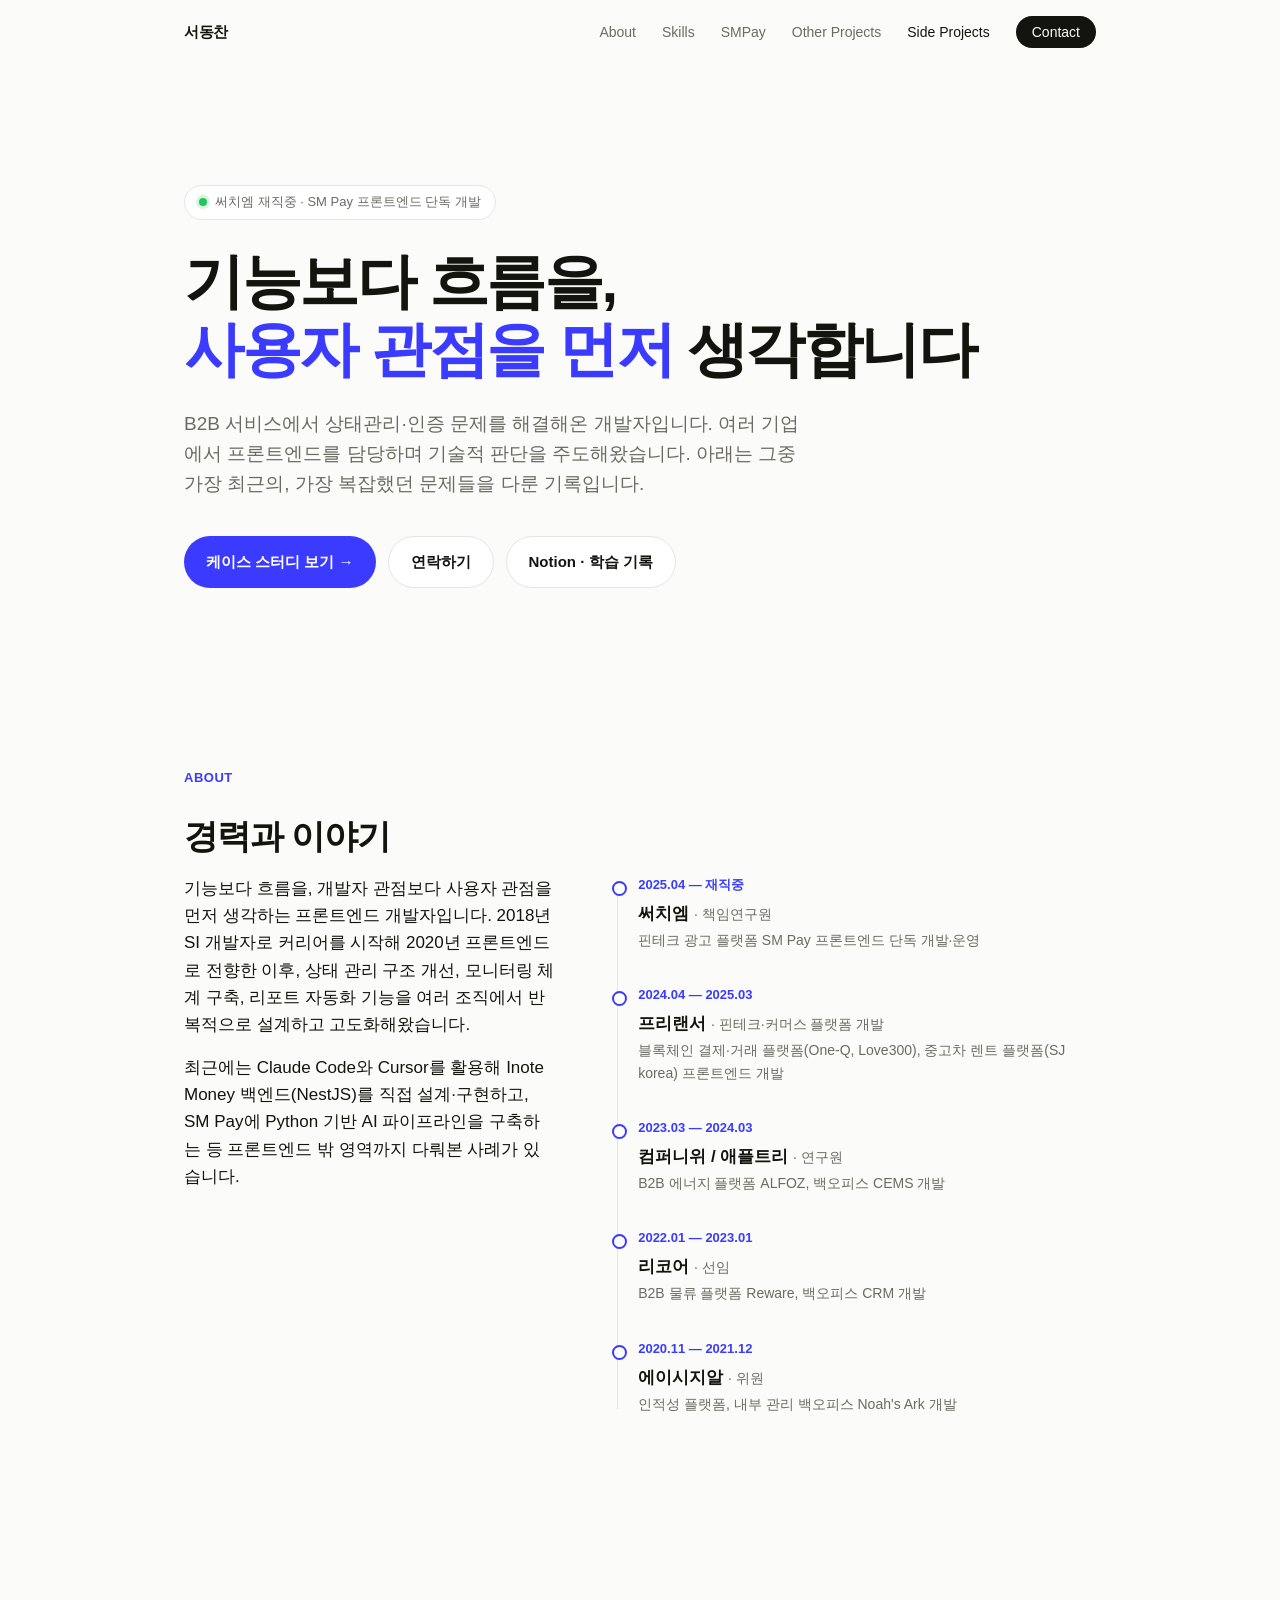
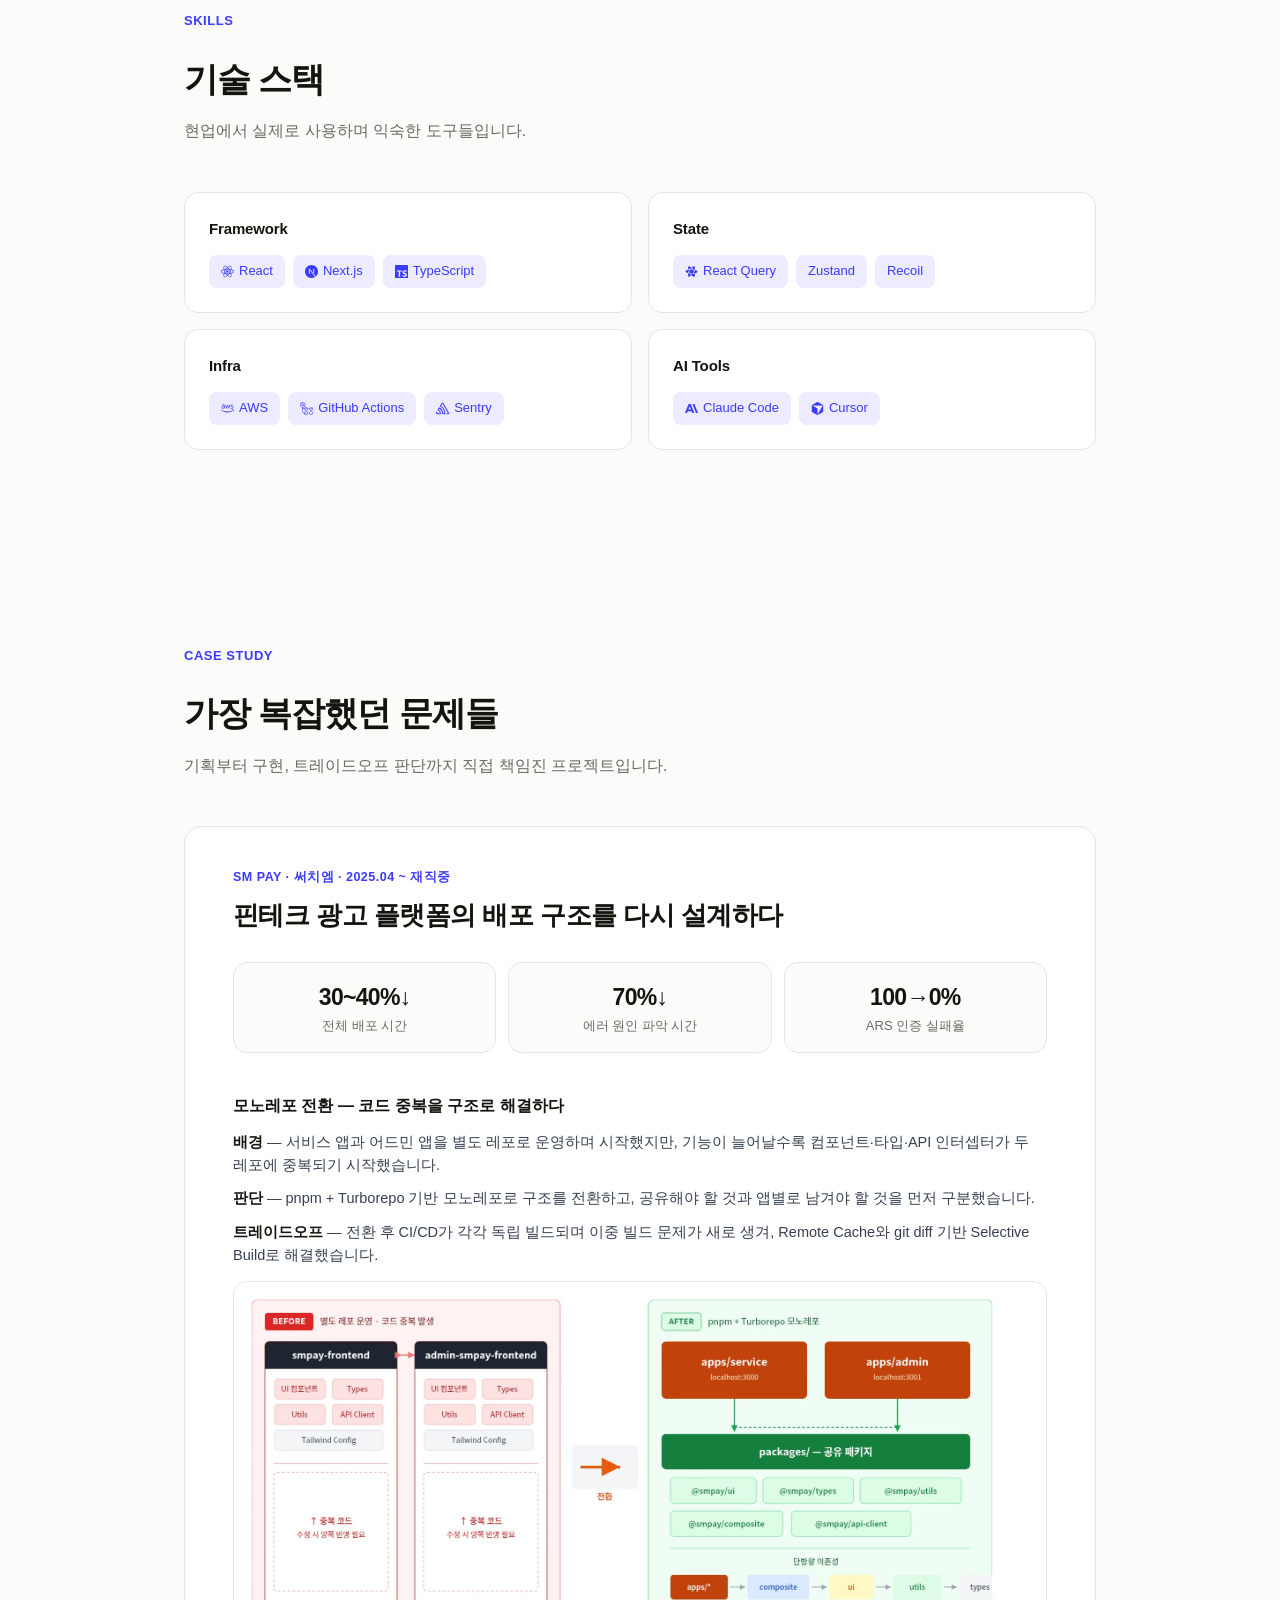
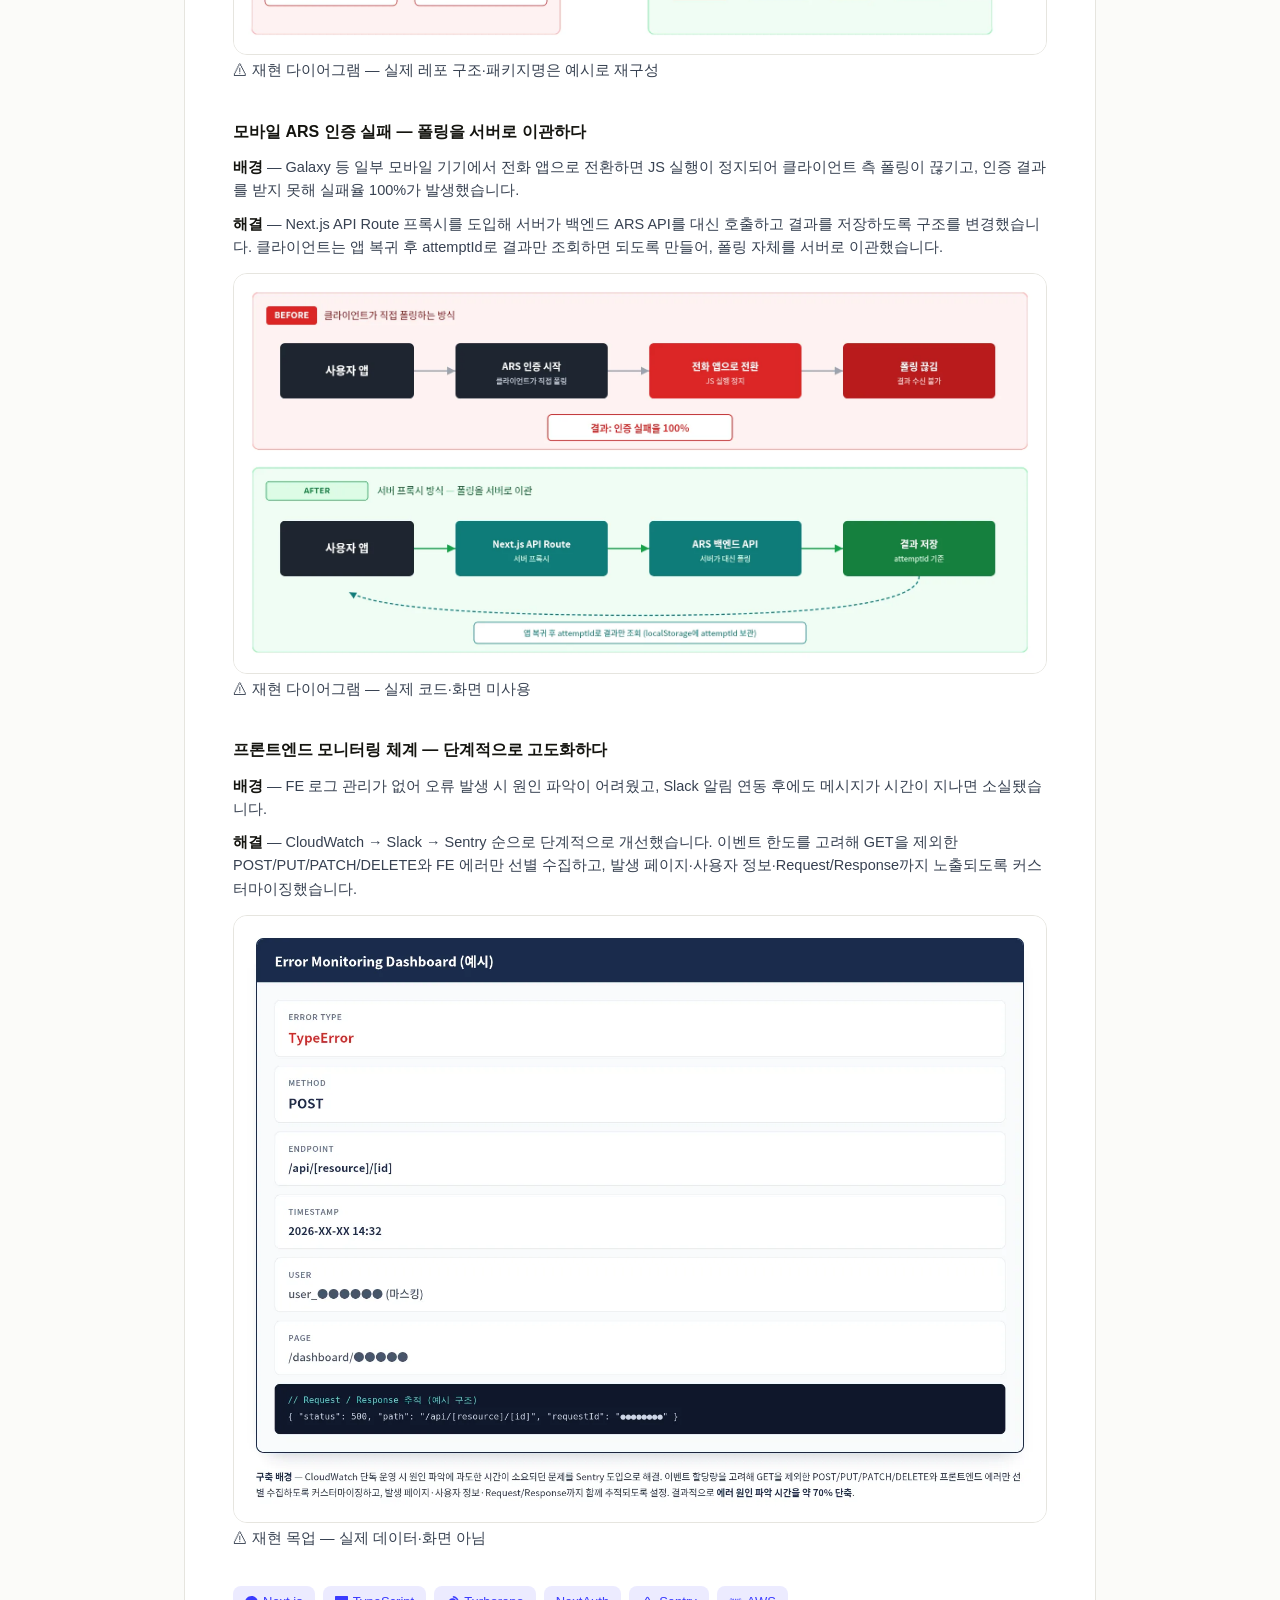
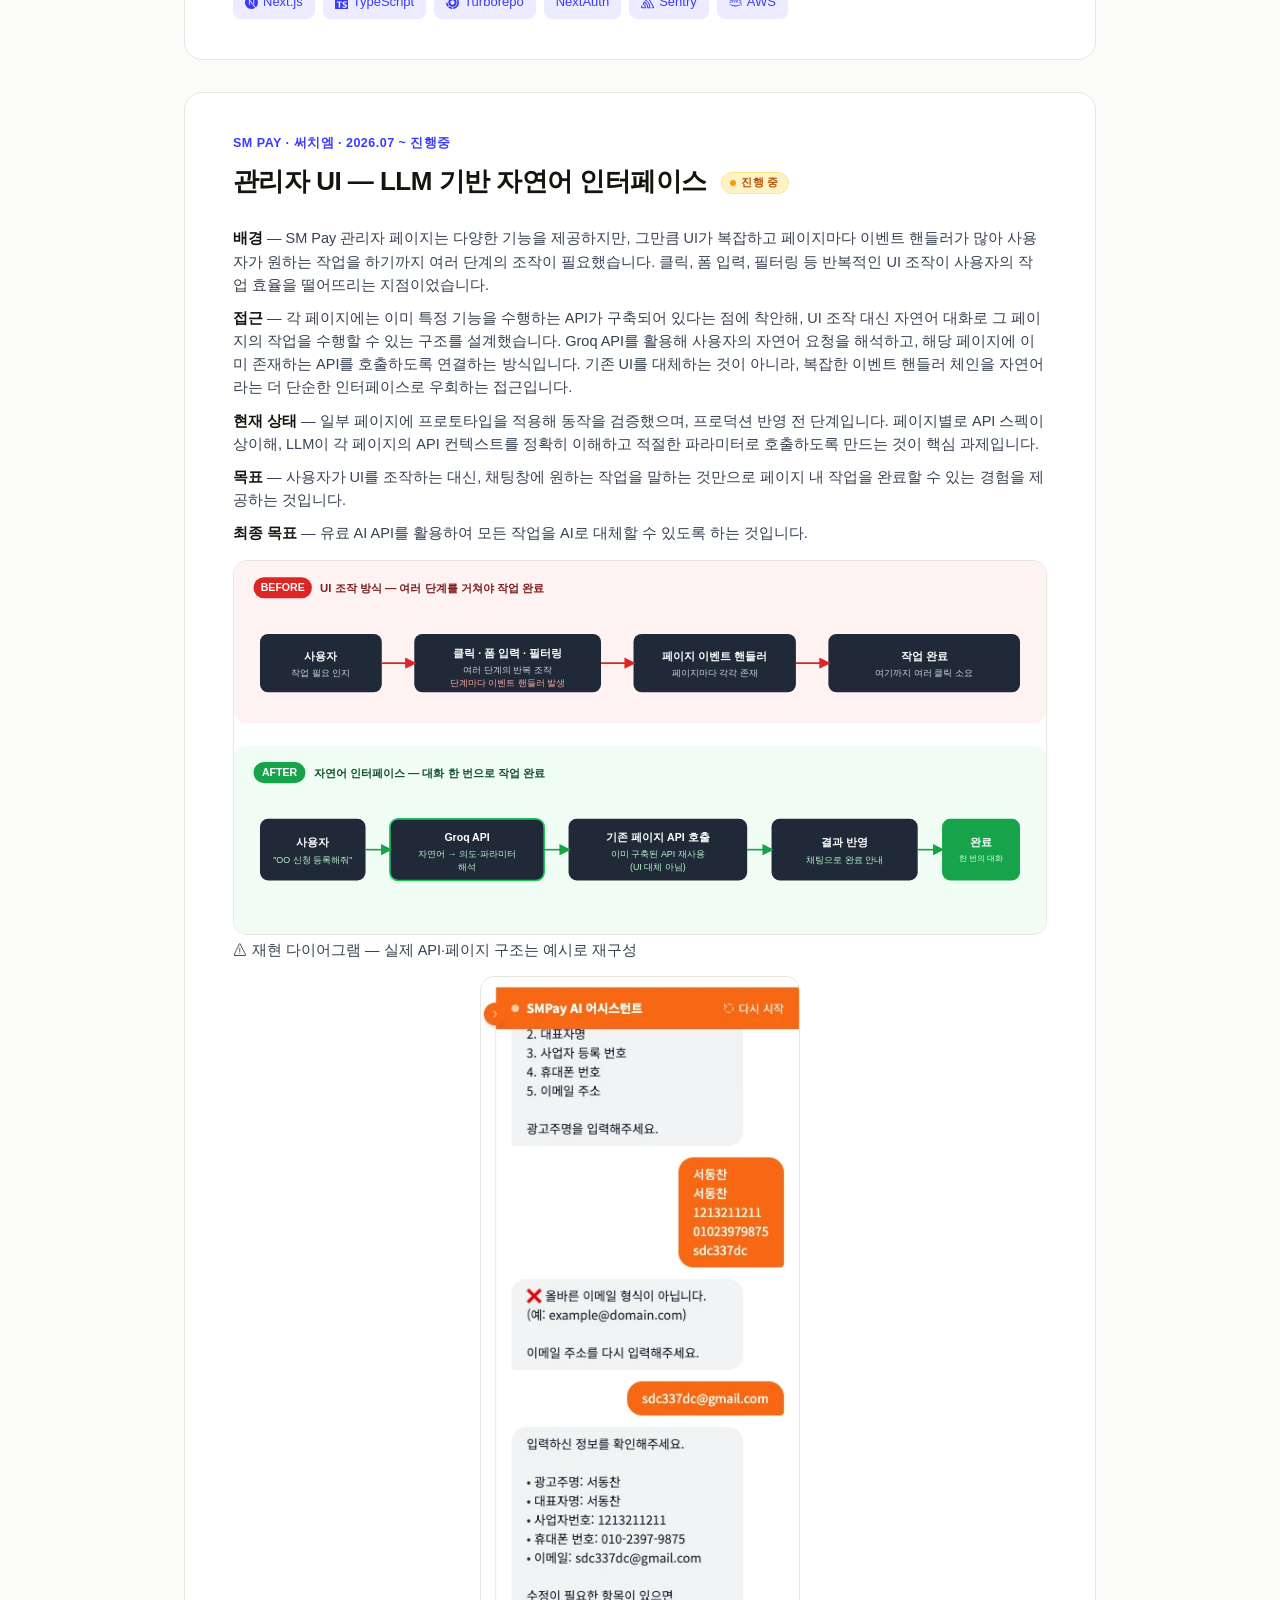
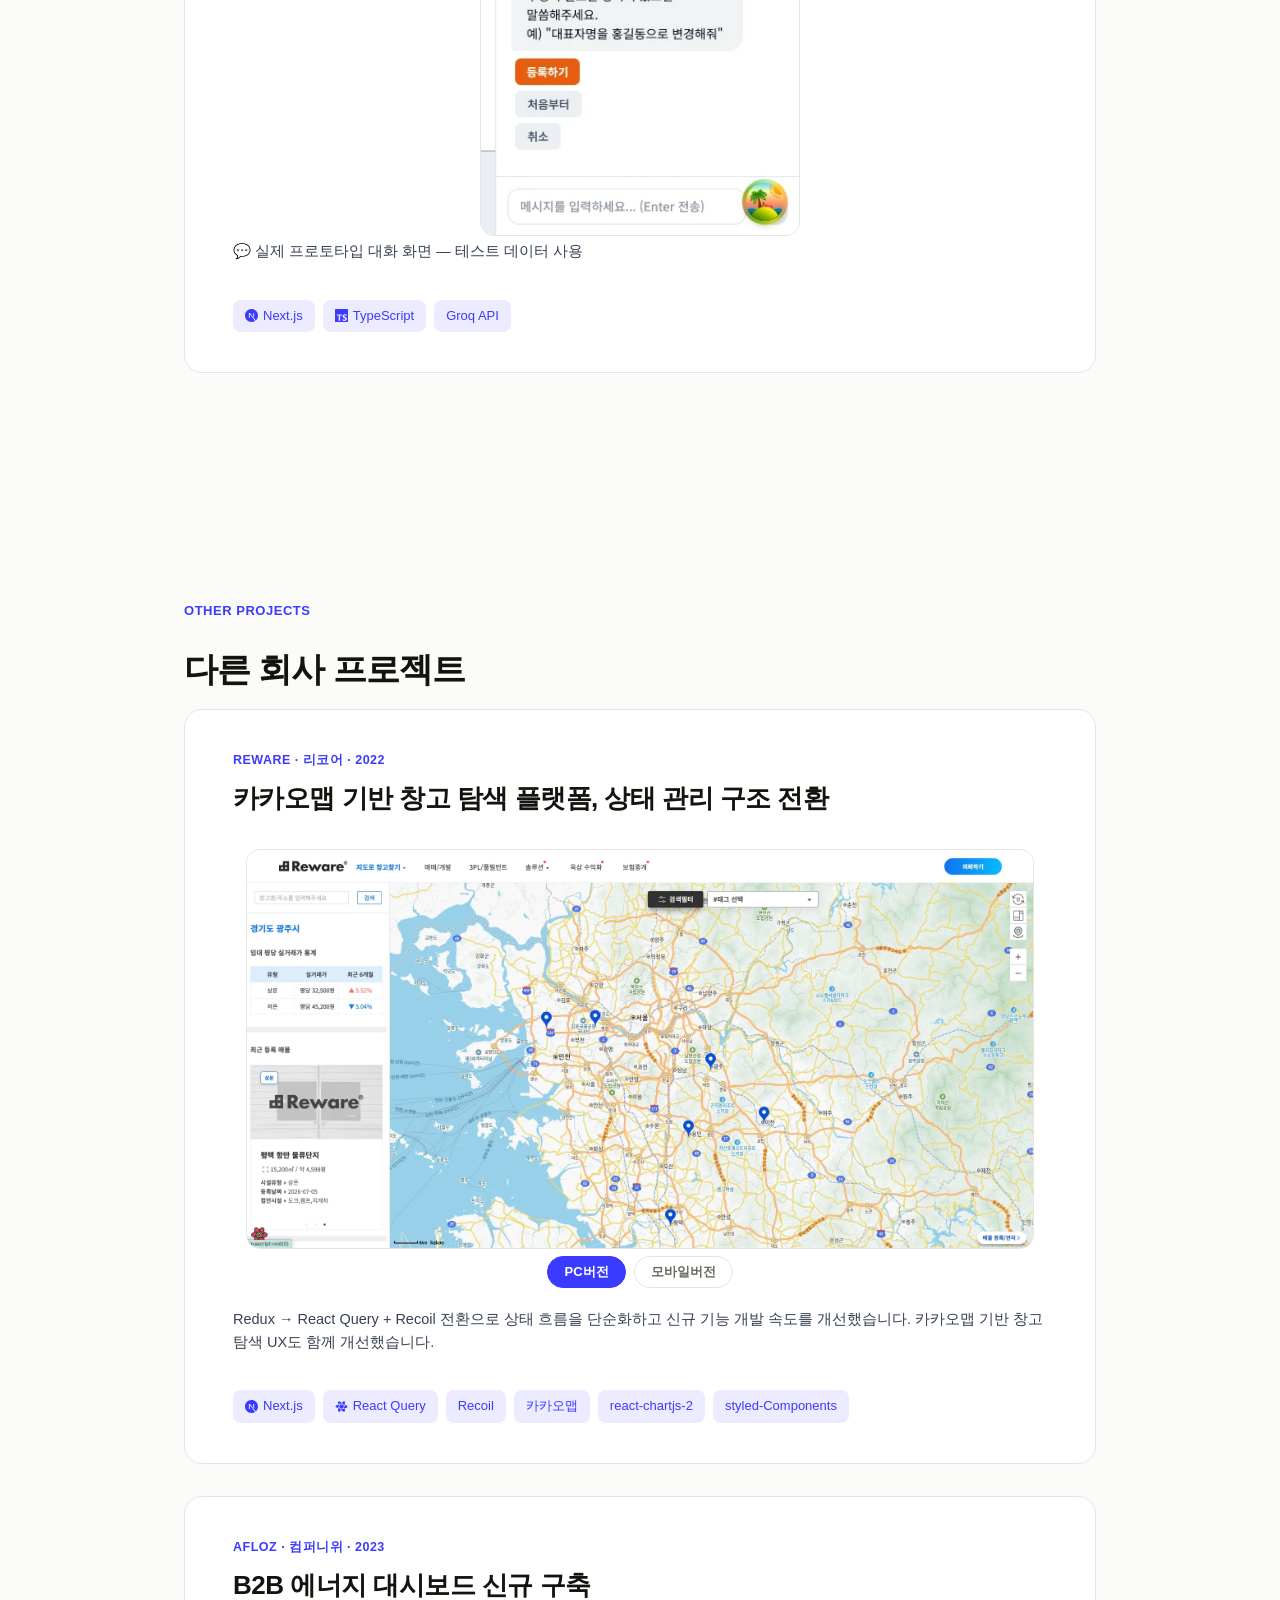
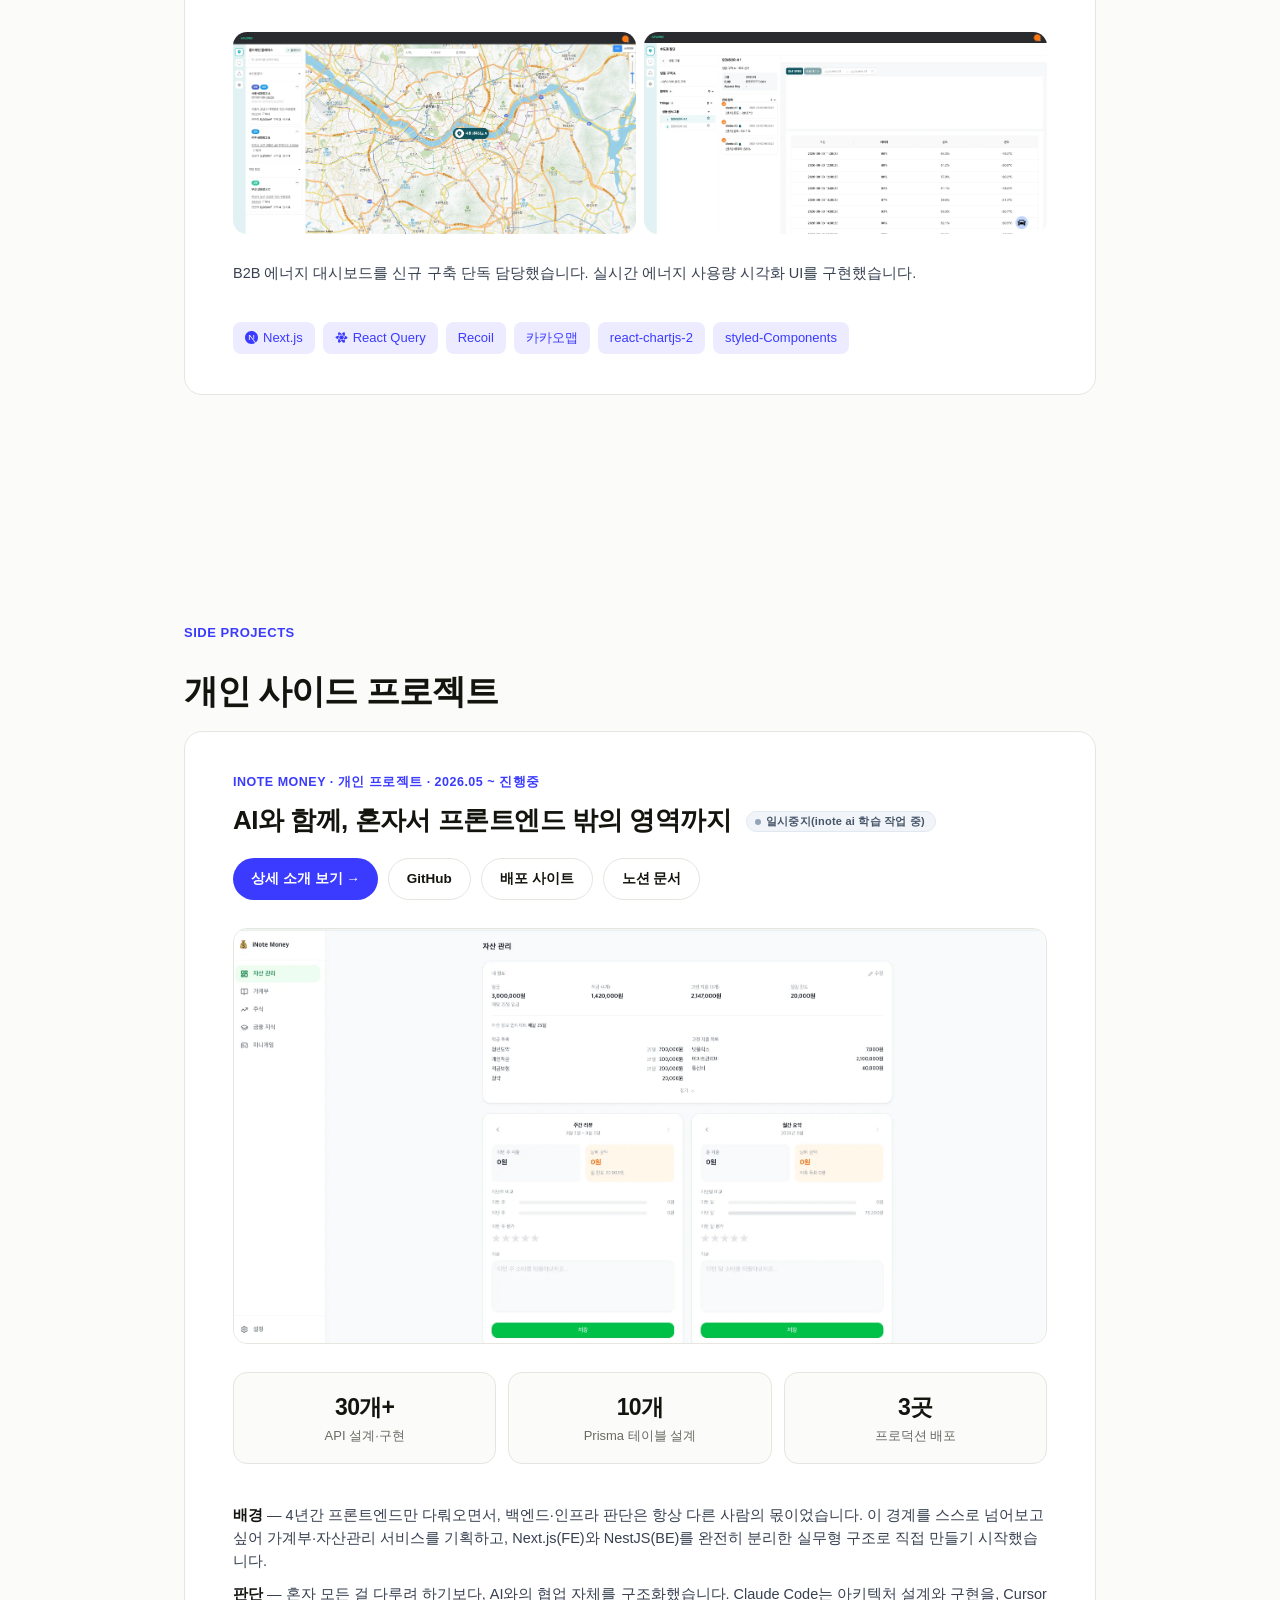
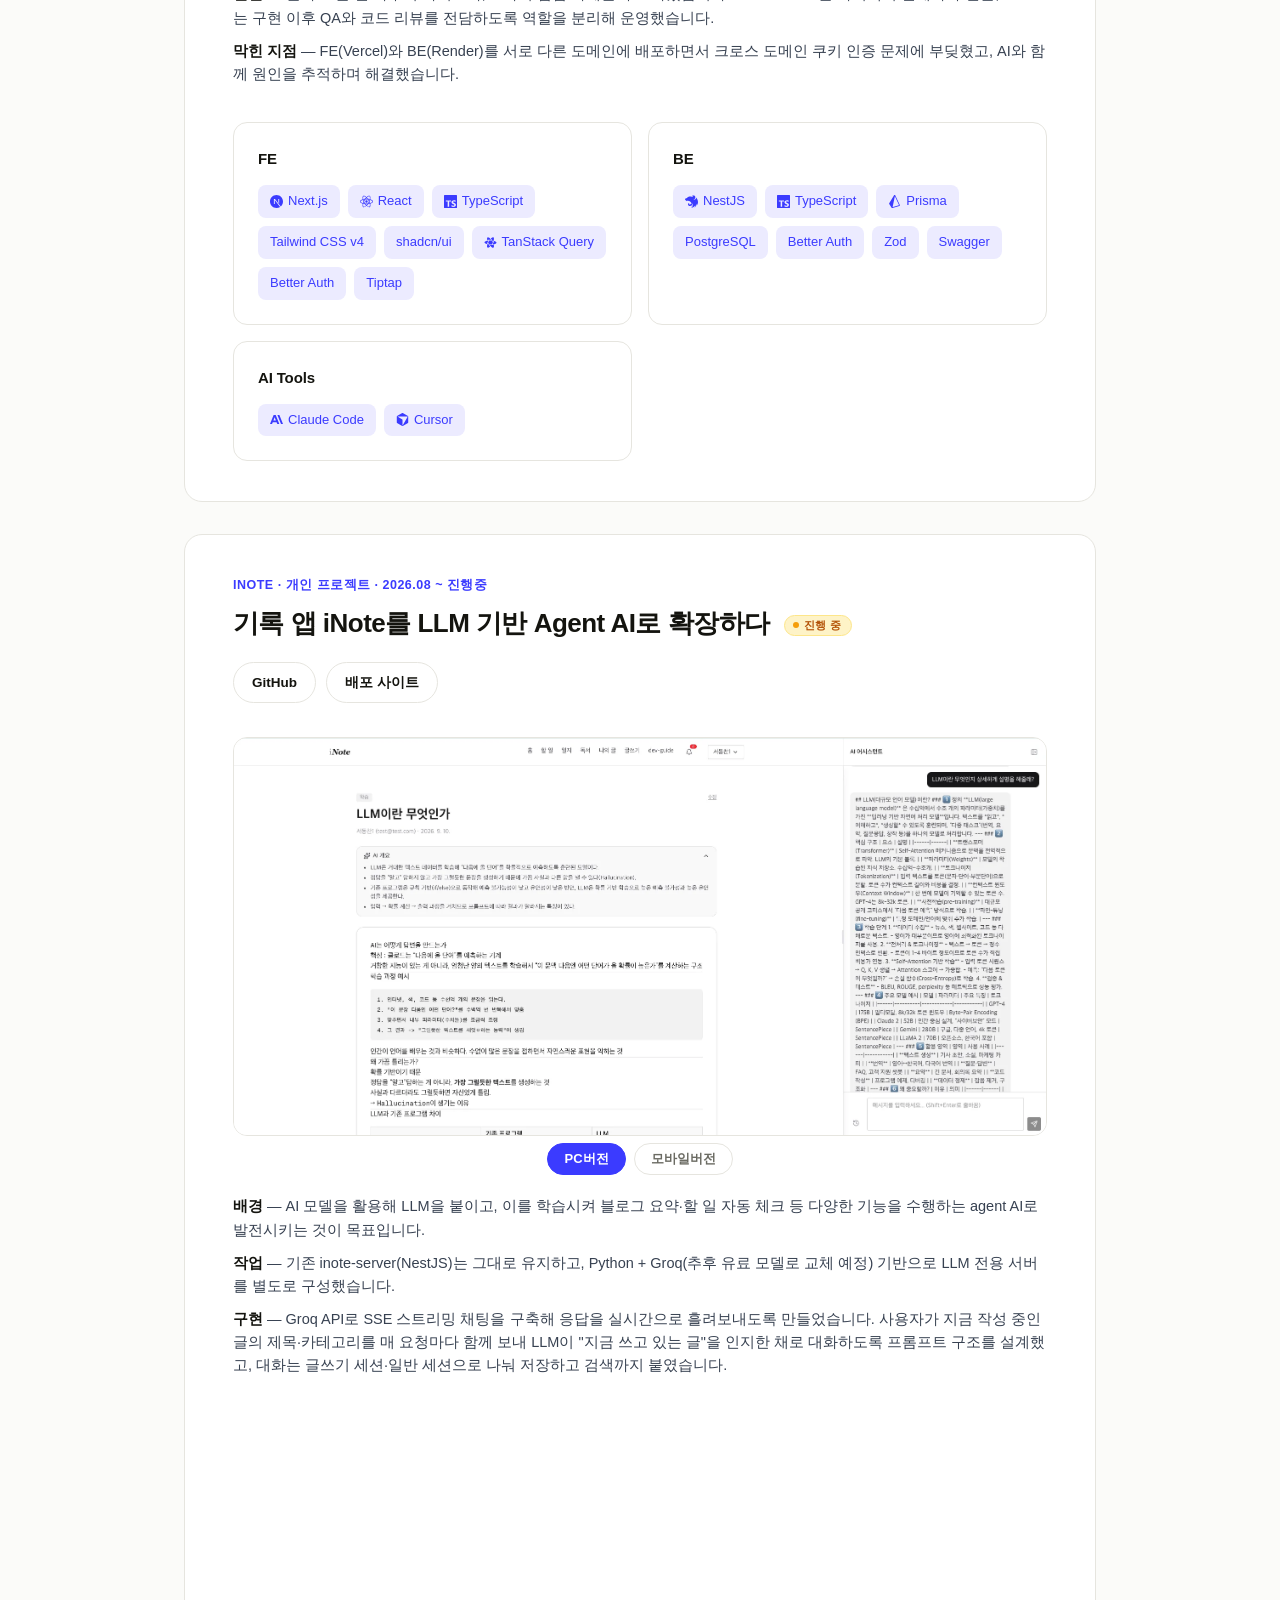
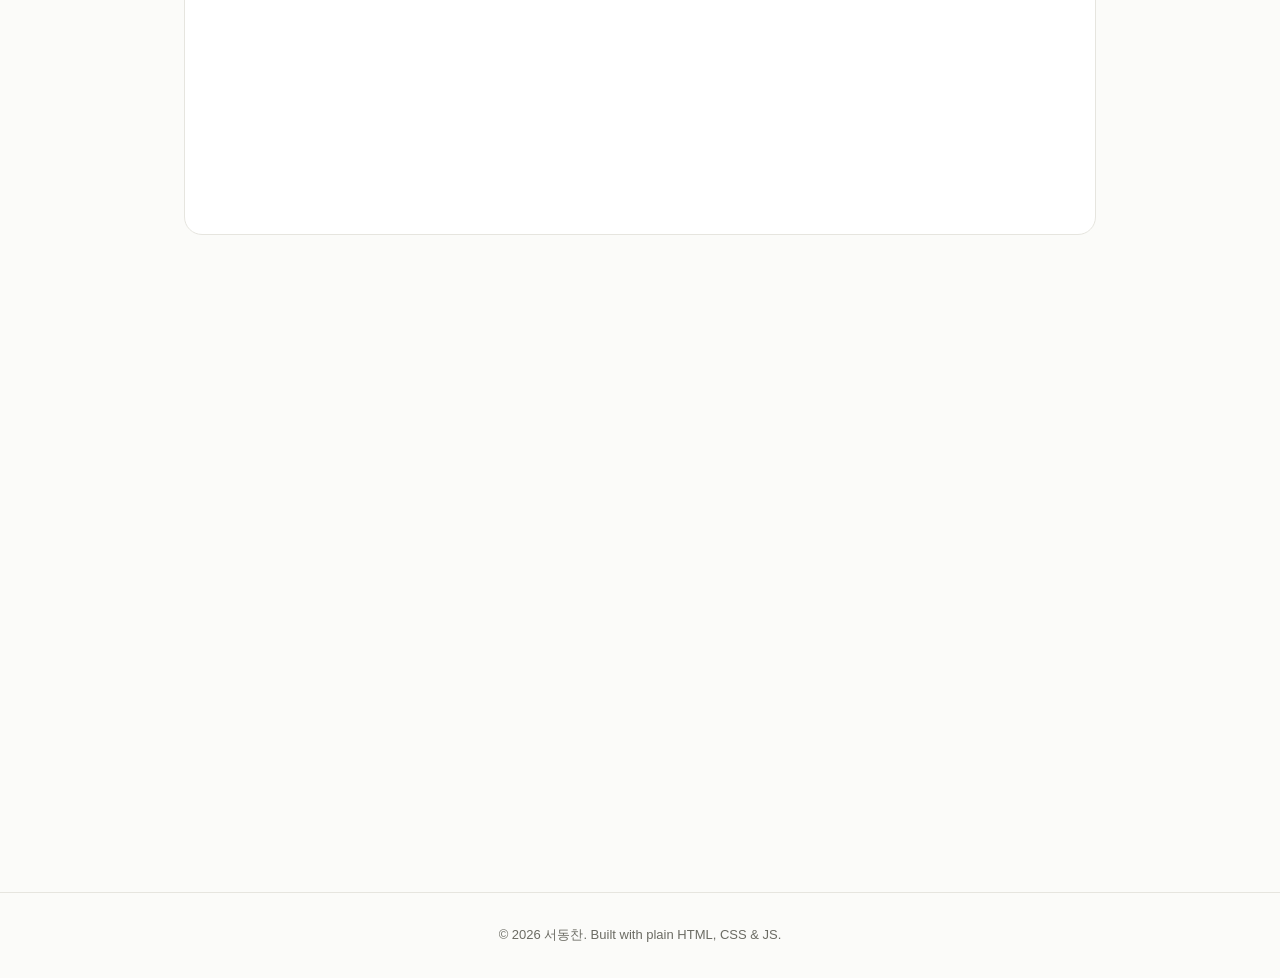
==== commit 09e54f80: "content: INOTE 카드 최신 진행 상황 반영 및 스크린샷 갱신 - "막힌 지점" 문단을 Groq SSE 스트리밍·프롬프트 컨텍스트·세션 분리/검색 구현 내용으로 교체 - " ====
--- a/index.html
+++ b/index.html
@@ -607,7 +607,7 @@
           <div class="narrative">
             <p><span class="label">배경</span> — AI 모델을 활용해 LLM을 붙이고, 이를 학습시켜 블로그 요약·할 일 자동 체크 등 다양한 기능을 수행하는 agent AI로 발전시키는 것이 목표입니다.</p>
             <p><span class="label">작업</span> — 기존 inote-server(NestJS)는 그대로 유지하고, Python + Groq(추후 유료 모델로 교체 예정) 기반으로 LLM 전용 서버를 별도로 구성했습니다.</p>
-            <p><span class="label">막힌 지점</span> — LLM 전용 서버는 만들었지만 데이터를 어떻게 쌓을지가 관건입니다. 페이지마다 필요한 LLM 지침(컨텍스트)이 달라서, 이걸 어떤 구조·전략으로 관리할지 계속 테스트하는 중입니다.</p>
+            <p><span class="label">구현</span> — Groq API로 SSE 스트리밍 채팅을 구축해 응답을 실시간으로 흘려보내도록 만들었습니다. 사용자가 지금 작성 중인 글의 제목·카테고리를 매 요청마다 함께 보내 LLM이 "지금 쓰고 있는 글"을 인지한 채로 대화하도록 프롬프트 구조를 설계했고, 대화는 글쓰기 세션·일반 세션으로 나눠 저장하고 검색까지 붙였습니다.</p>
           </div>
 
           <div class="skills-grid">
@@ -637,11 +637,11 @@
               </div>
             </div>
             <div class="skill-card reveal">
-              <h3>AI <span style="font-weight:500;color:var(--muted);">(예정)</span></h3>
+              <h3>AI</h3>
               <div class="chips">
                 <span class="chip">Python</span>
                 <span class="chip">FastAPI</span>
-                <span class="chip">pgvector</span>
+                <span class="chip">pgvector <span style="font-weight:500;color:var(--muted);">(예정)</span></span>
                 <span class="chip">Groq API</span>
               </div>
             </div>
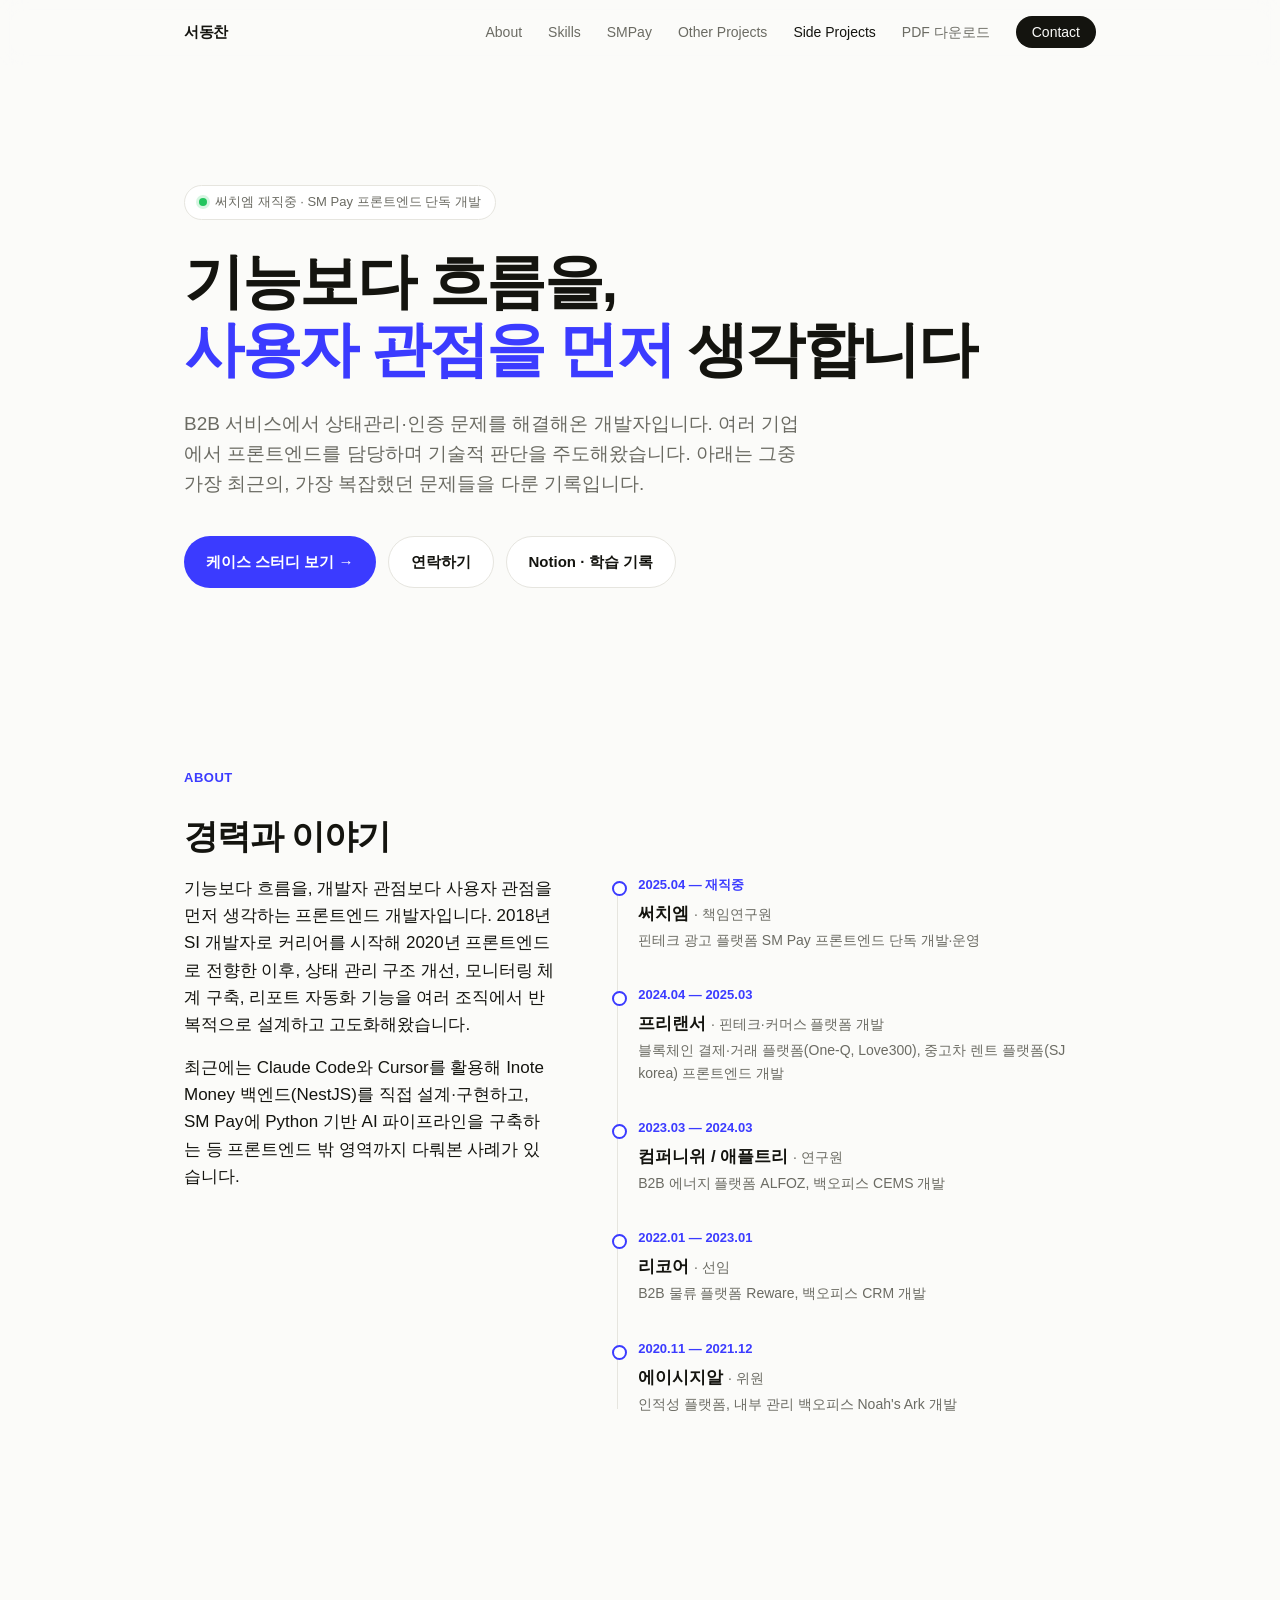
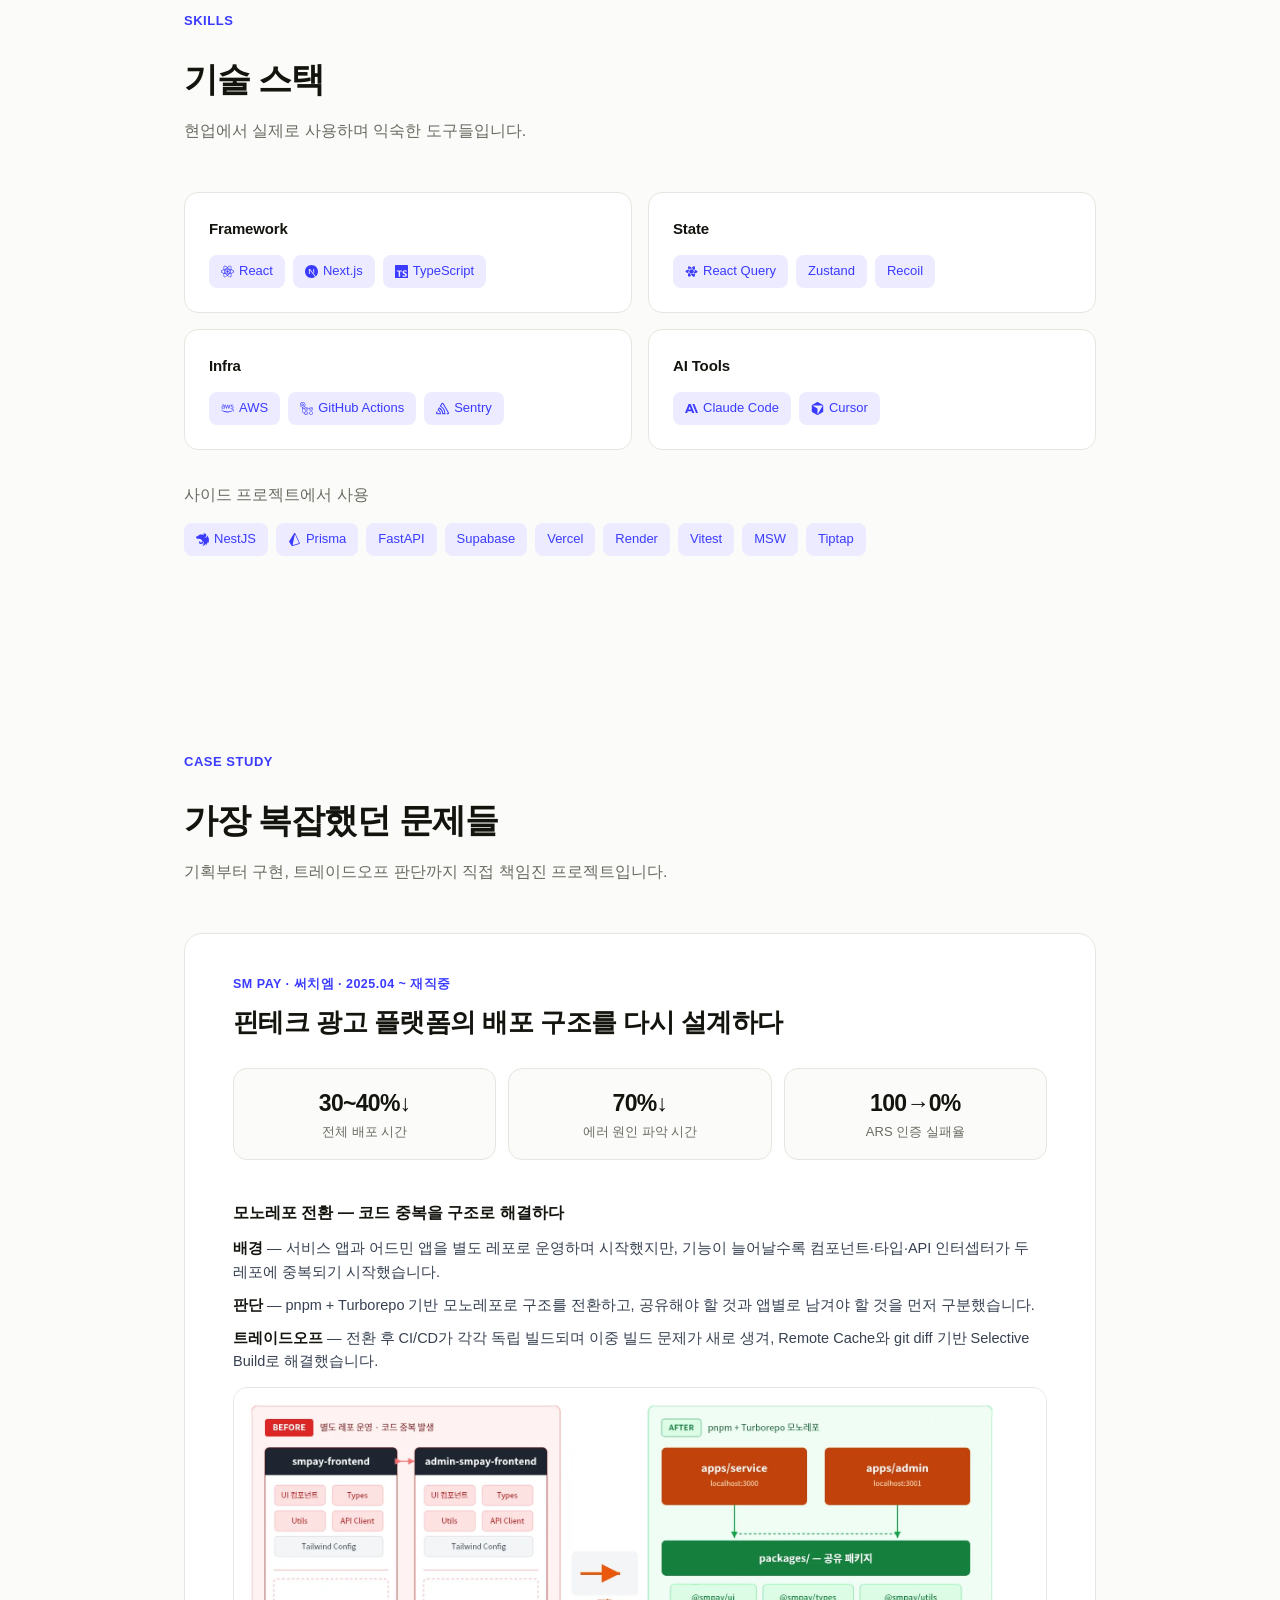
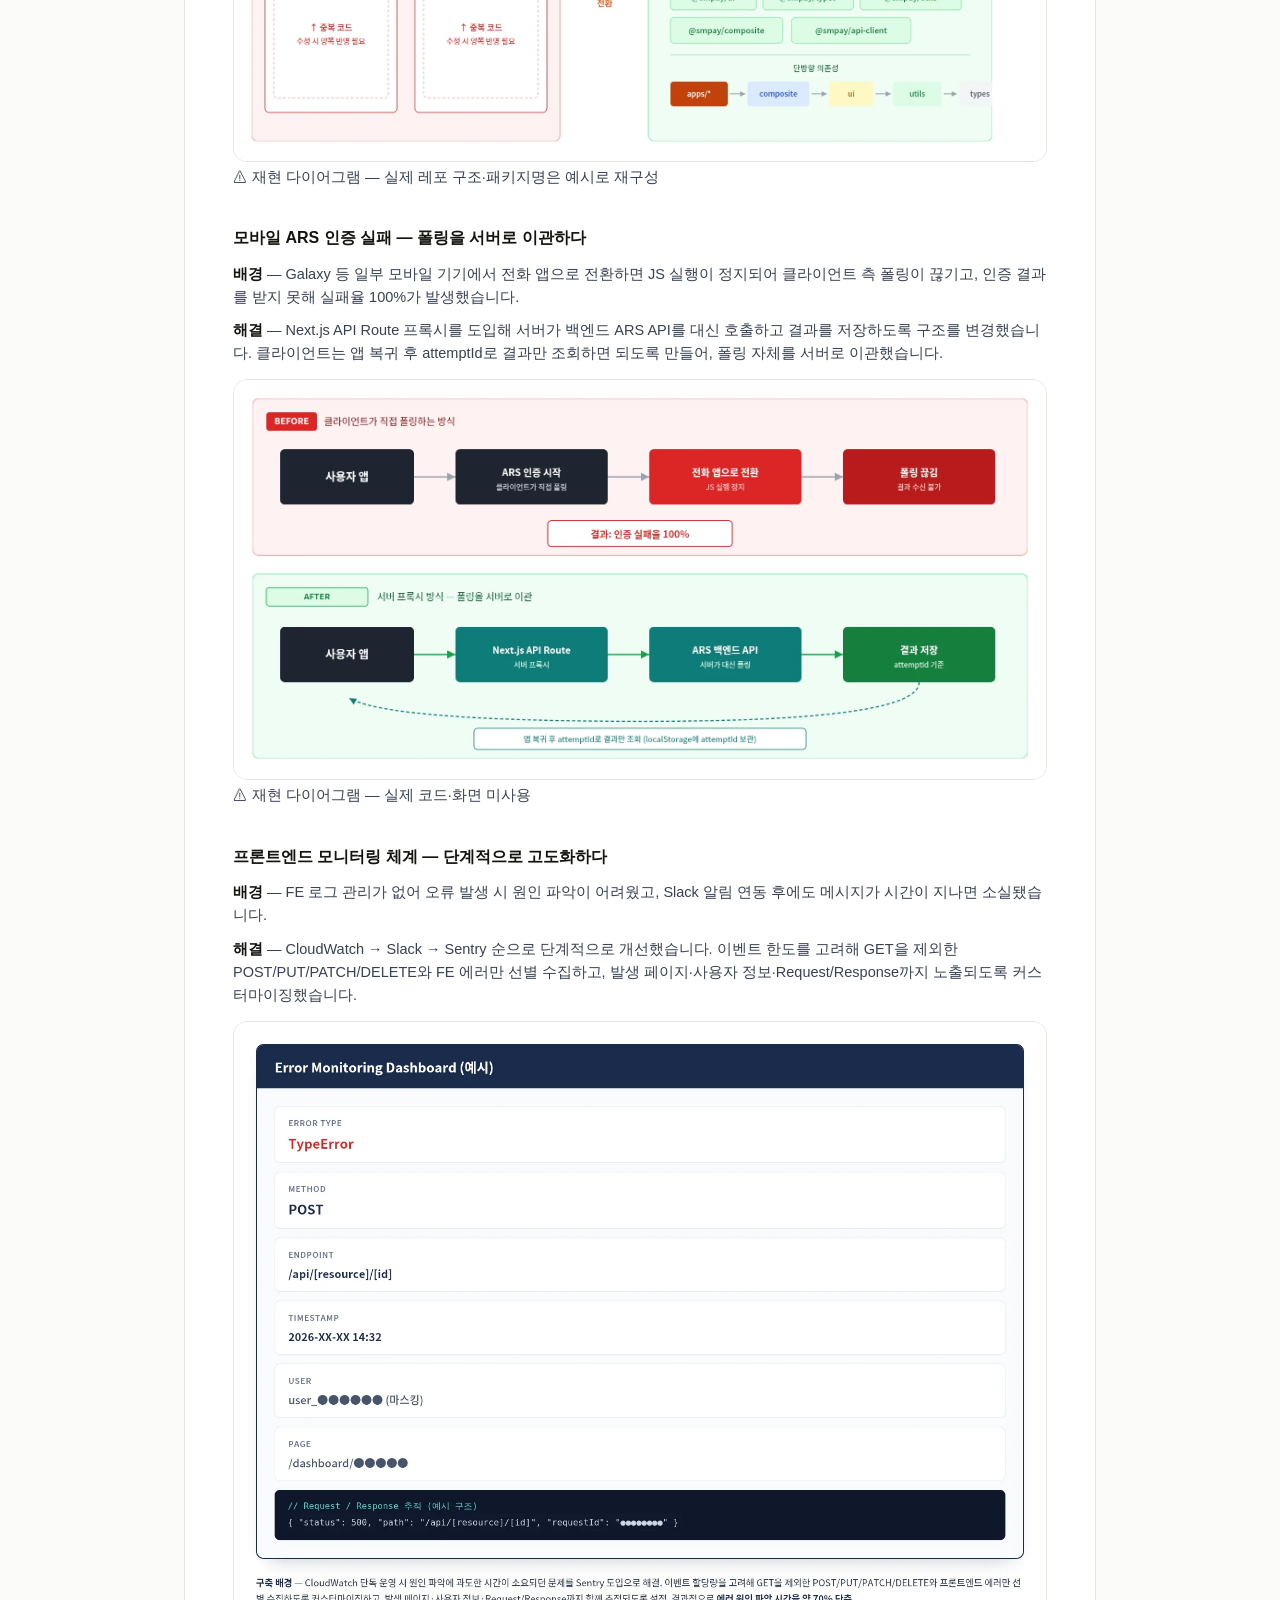
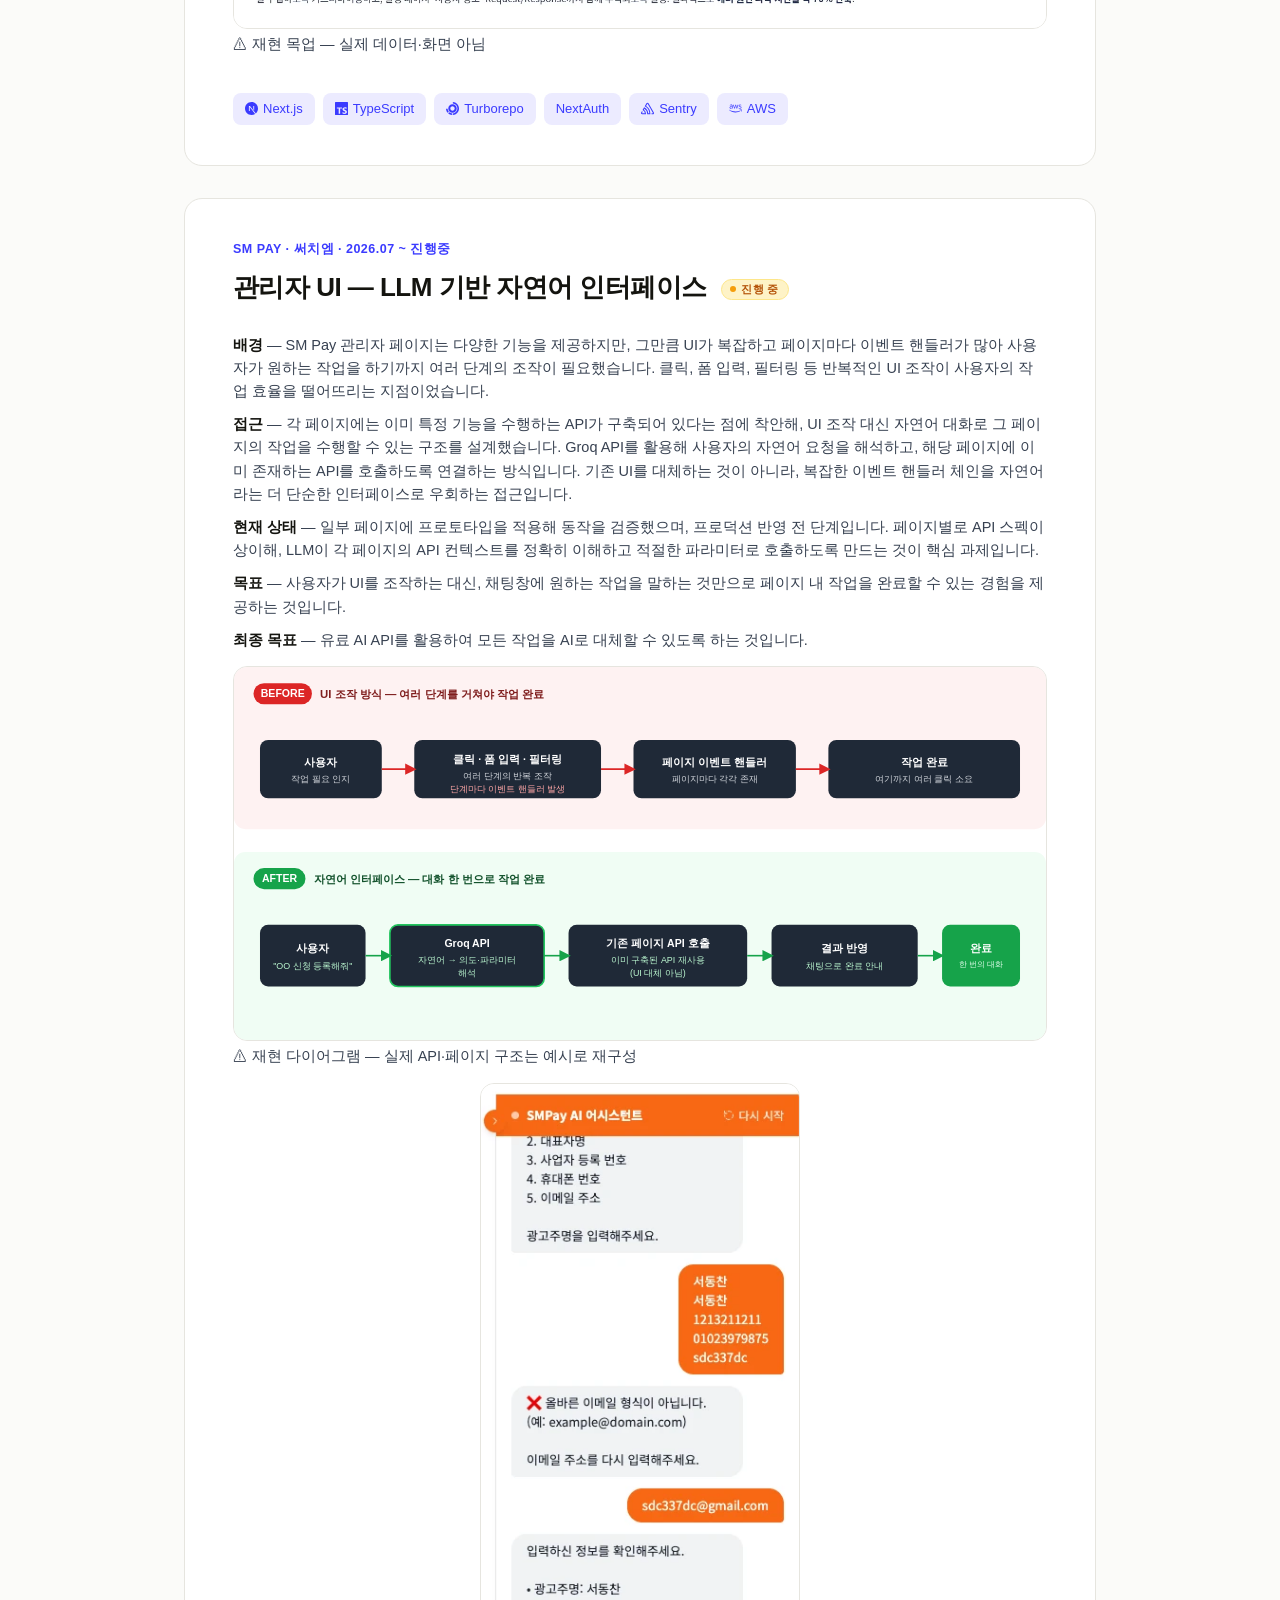
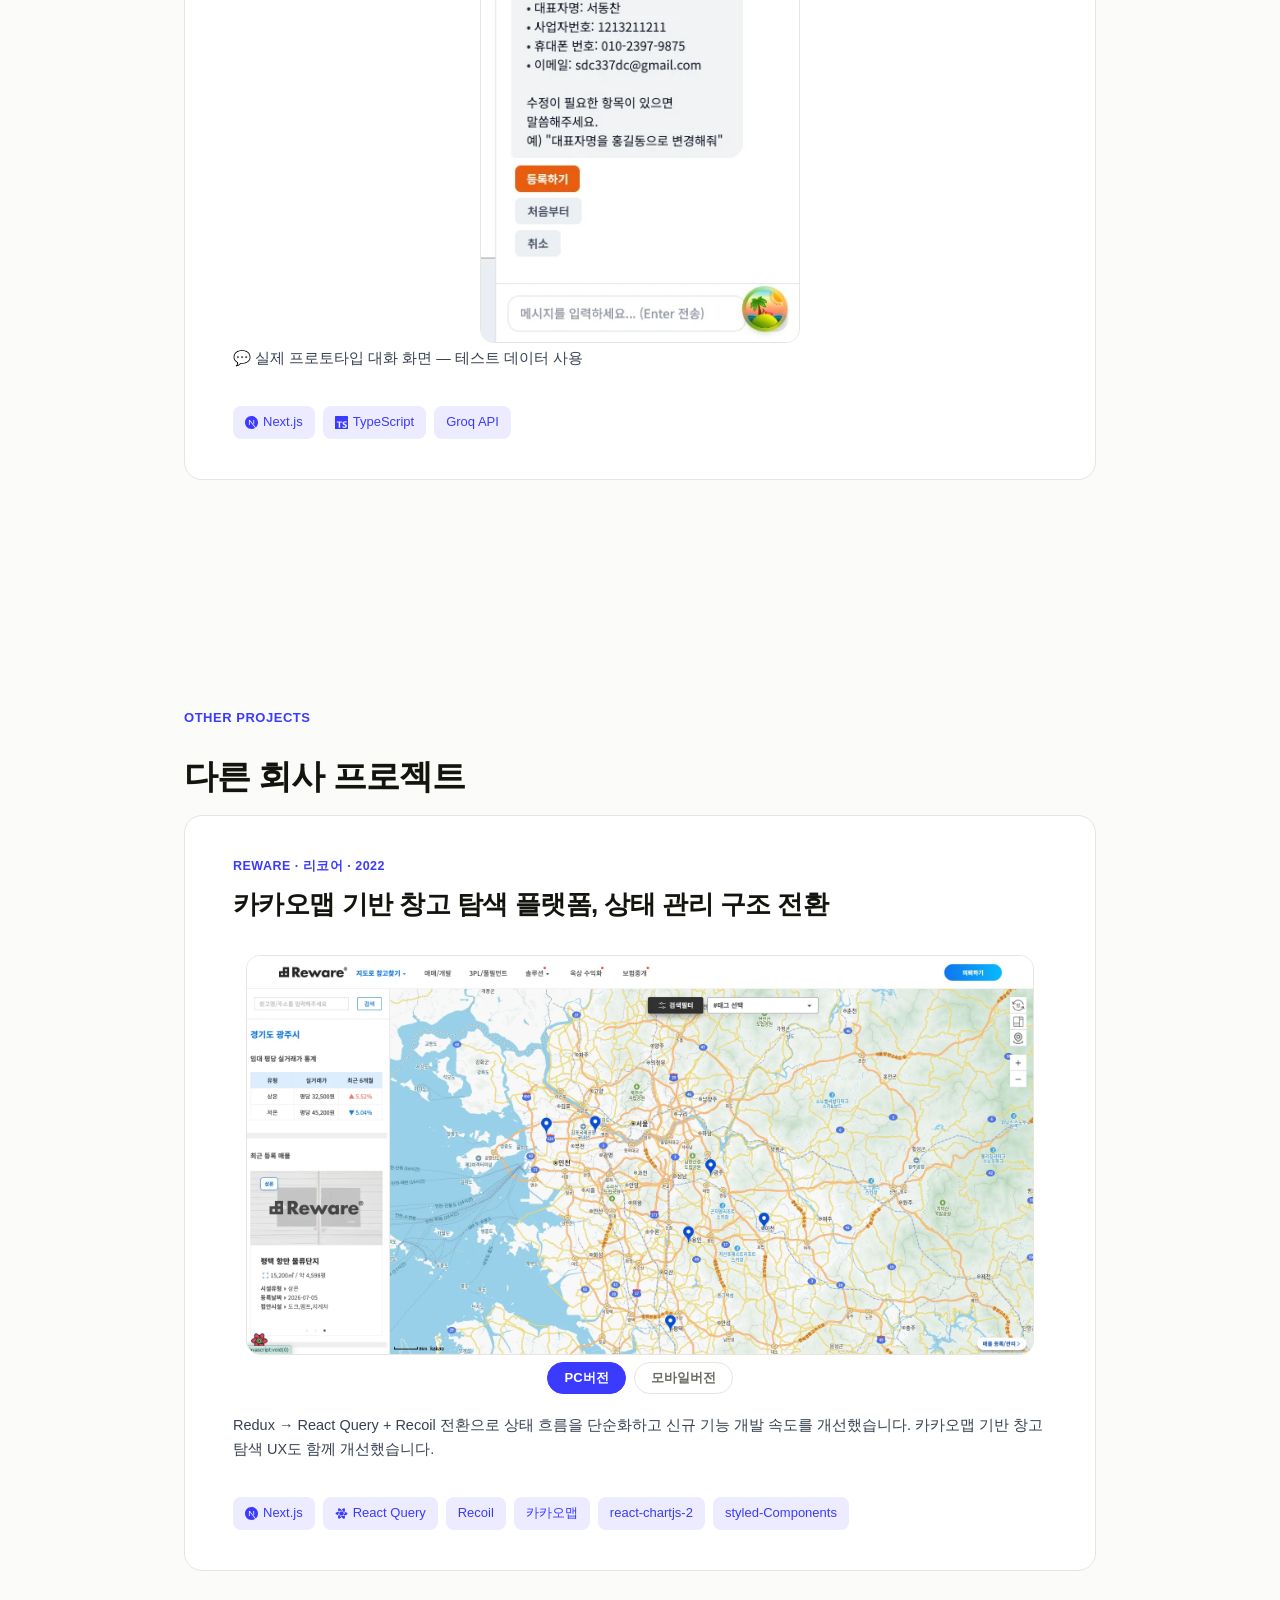
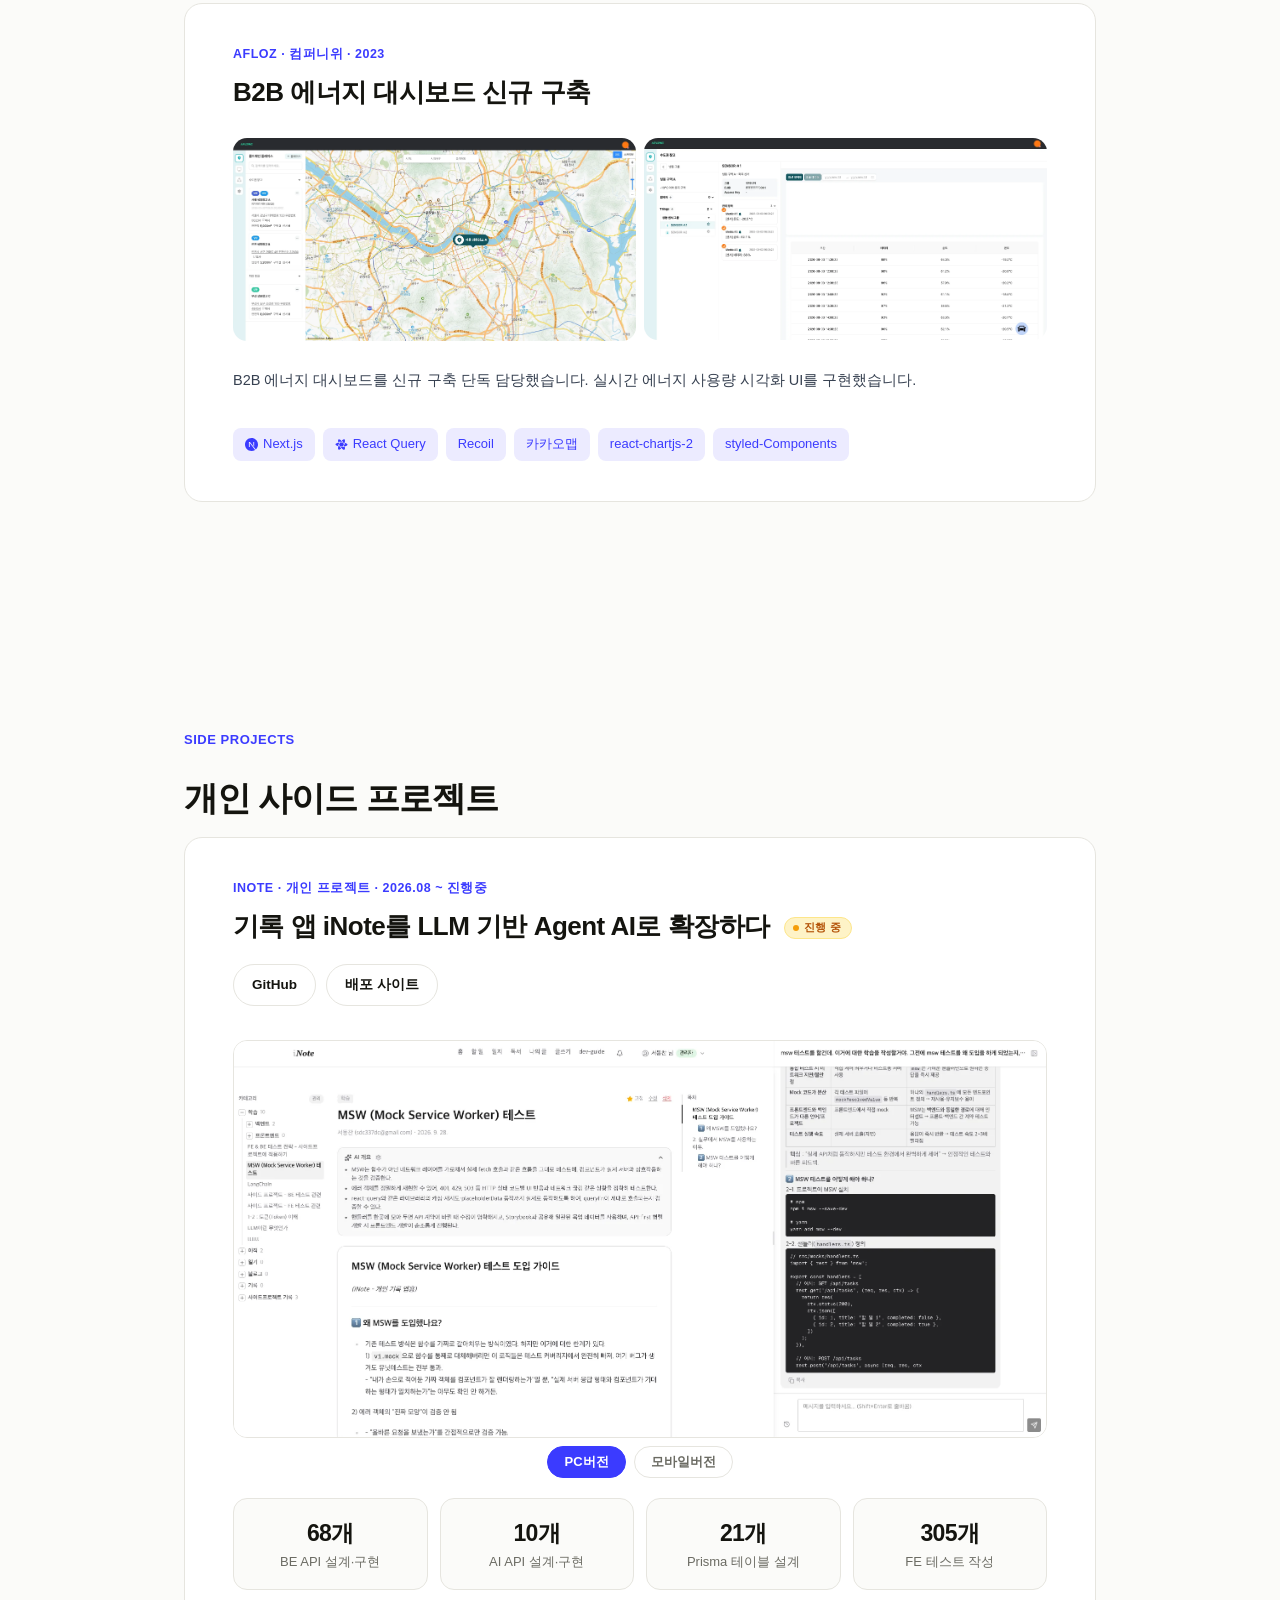
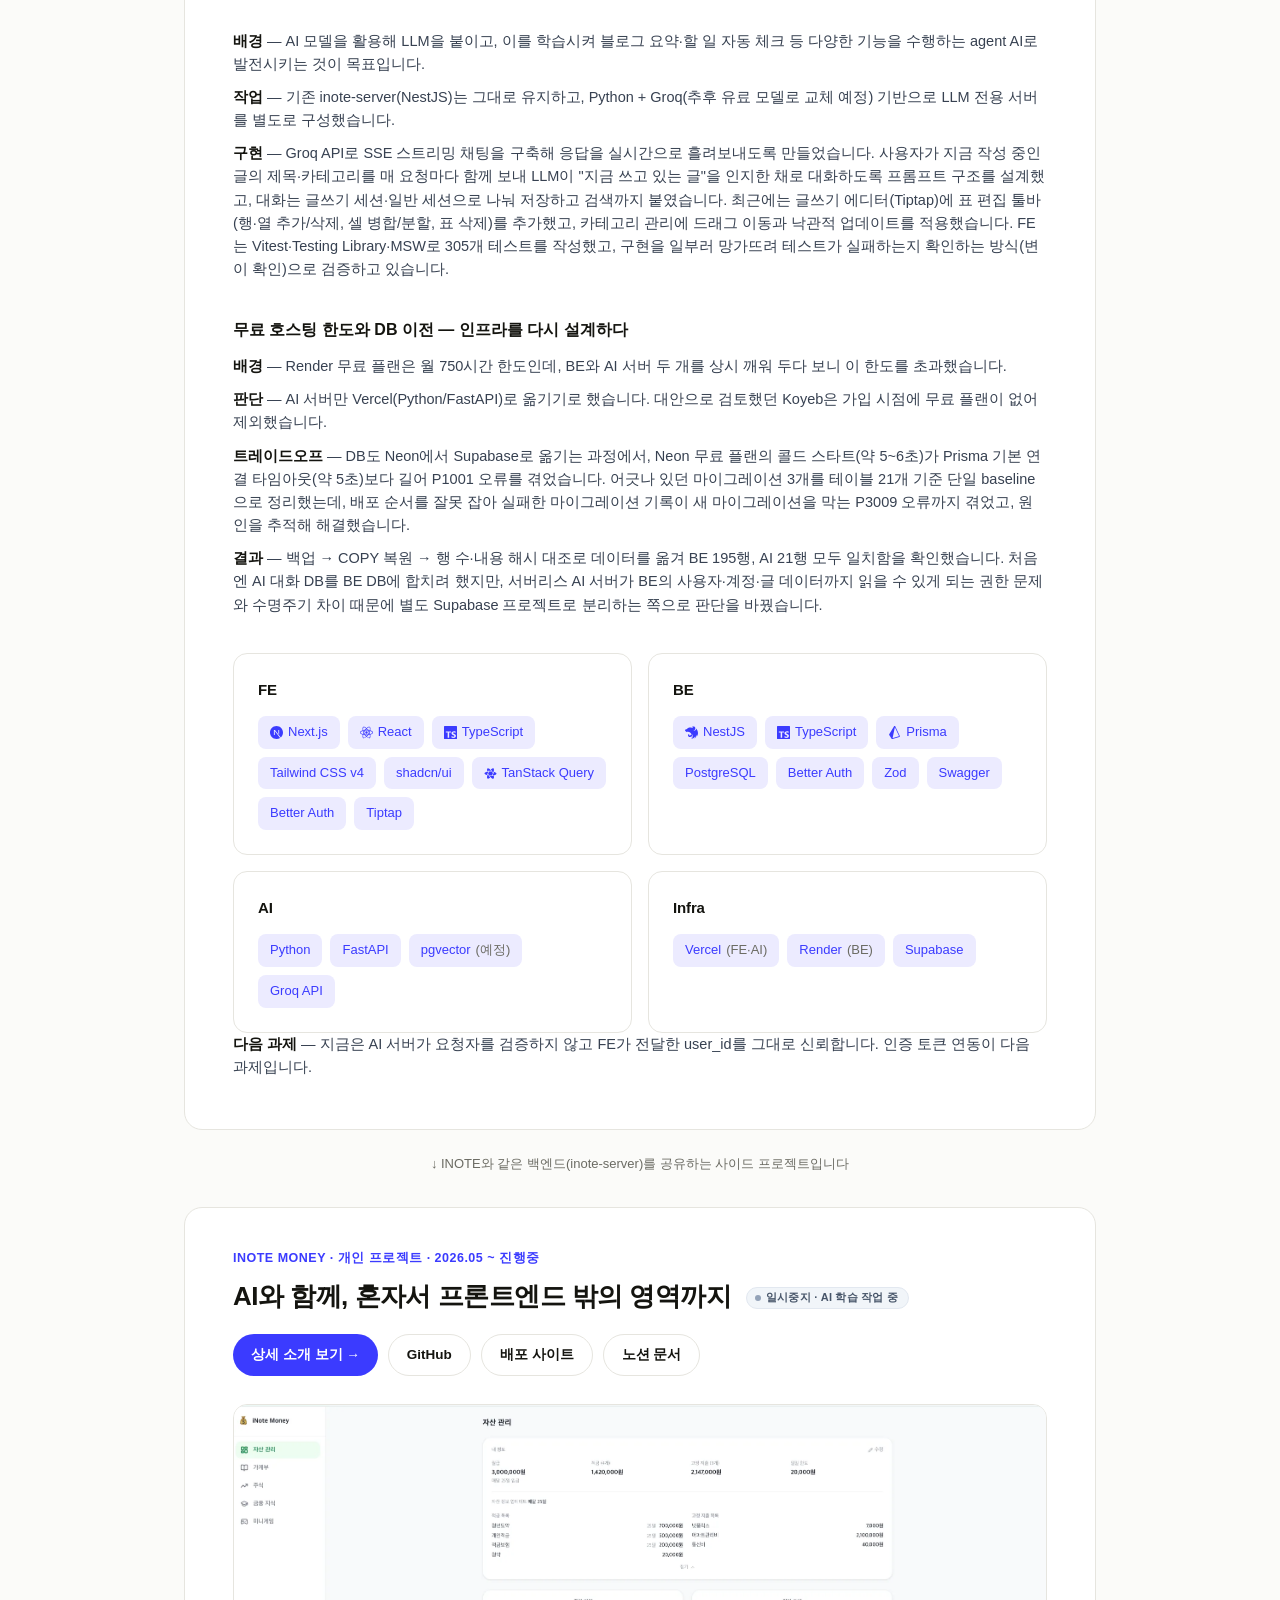
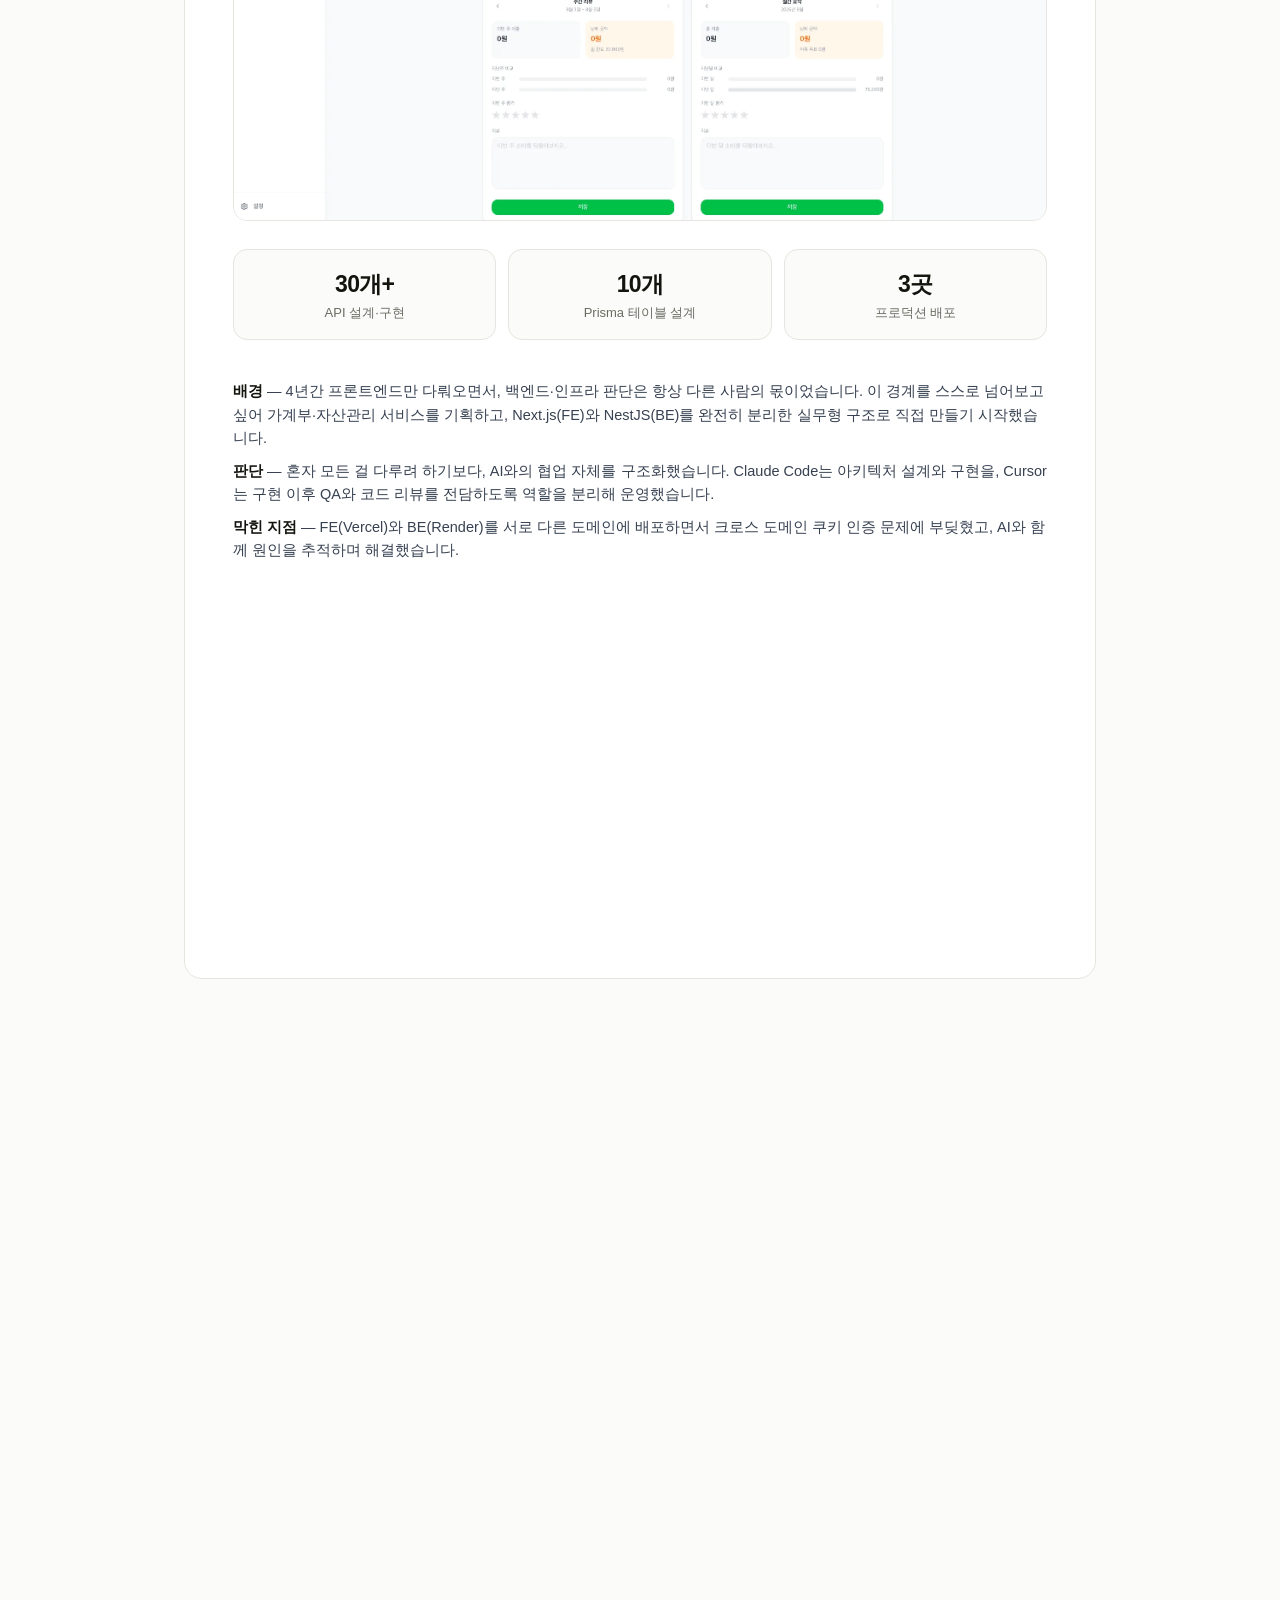
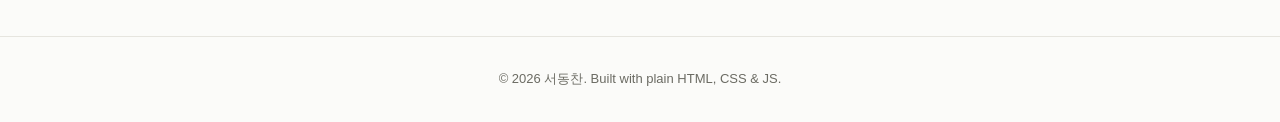
==== commit 7de4d839: "content: INOTE 카드 실사용 수치·인프라 변경 반영, 순서 교체 - Infra 태그를 Vercel(FE·AI)/Render(BE)/Supabase로 정정(Neon 제거)" ====
--- a/index.html
+++ b/index.html
@@ -163,6 +163,7 @@
       padding: 16px 10px; text-align: center;
     }
     .case-impact .num { font-size: clamp(19px, 2.6vw, 23px); }
+    #inote-impact { grid-template-columns: repeat(4, 1fr); }
 
     .narrative { margin-bottom: 36px; }
     .narrative:last-of-type { margin-bottom: 0; }
@@ -245,6 +246,7 @@
       .about-grid { grid-template-columns: 1fr; gap: 40px; }
       .skills-grid { grid-template-columns: 1fr; }
       .case-impact { grid-template-columns: 1fr; }
+      #inote-impact { grid-template-columns: 1fr; }
     }
   </style>
 </head>
@@ -261,6 +263,7 @@
         <li><a href="#smpay">SMPay</a></li>
         <li><a href="#projects">Other Projects</a></li>
         <li><a href="#side-project">Side Projects</a></li>
+        <li><a href="print.html" target="_blank" rel="noopener">PDF 다운로드</a></li>
         <li><a href="#contact" class="nav-cta">Contact</a></li>
       </ul>
     </div>
@@ -375,6 +378,19 @@
             </div>
           </div>
         </div>
+
+        <p class="section-sub reveal" style="margin-top:32px;margin-bottom:16px;">사이드 프로젝트에서 사용</p>
+        <div class="chips reveal">
+          <span class="chip"><svg viewBox="0 0 24 24" aria-hidden="true"><path d="M14.131.047c-.173 0-.334.037-.483.087.316.21.49.49.576.806.007.043.019.074.025.117a.681.681 0 0 1 .013.112c.024.545-.143.614-.26.936-.18.415-.13.861.086 1.22a.74.74 0 0 0 .074.137c-.235-1.568 1.073-1.803 1.314-2.293.019-.428-.334-.713-.613-.911a1.37 1.37 0 0 0-.732-.21zM16.102.4c-.024.143-.006.106-.012.18-.006.05-.006.112-.012.161-.013.05-.025.1-.044.149-.012.05-.03.1-.05.149l-.067.142c-.02.025-.031.05-.05.075l-.037.055a2.152 2.152 0 0 1-.093.124c-.037.038-.068.081-.112.112v.006c-.037.031-.074.068-.118.1-.13.099-.278.173-.415.266-.043.03-.087.056-.124.093a.906.906 0 0 0-.118.099c-.043.037-.074.074-.111.118-.031.037-.068.08-.093.124a1.582 1.582 0 0 0-.087.13c-.025.05-.043.093-.068.142-.019.05-.037.093-.05.143a2.007 2.007 0 0 0-.043.155c-.006.025-.006.056-.012.08-.007.025-.007.05-.013.075 0 .05-.006.105-.006.155 0 .037 0 .074.006.111 0 .05.006.1.019.155.006.05.018.1.03.15.02.049.032.098.05.148.013.03.031.062.044.087l-1.426-.552c-.241-.068-.477-.13-.719-.186l-.39-.093c-.372-.074-.75-.13-1.128-.167-.013 0-.019-.006-.031-.006A11.082 11.082 0 0 0 8.9 2.855c-.378.025-.756.074-1.134.136a12.45 12.45 0 0 0-.837.174l-.279.074c-.092.037-.18.08-.266.118l-.205.093c-.012.006-.024.006-.03.012-.063.031-.118.056-.174.087a2.738 2.738 0 0 0-.236.118c-.043.018-.086.043-.124.062a.559.559 0 0 1-.055.03c-.056.032-.112.063-.162.094a1.56 1.56 0 0 0-.148.093c-.044.03-.087.055-.124.086-.006.007-.013.007-.019.013-.037.025-.08.056-.118.087l-.012.012-.093.074c-.012.007-.025.019-.037.025-.031.025-.062.056-.093.08-.006.013-.019.02-.025.025-.037.038-.074.069-.111.106-.007 0-.007.006-.013.012a1.742 1.742 0 0 0-.111.106c-.007.006-.007.012-.013.012a1.454 1.454 0 0 0-.093.1c-.012.012-.03.024-.043.036a1.374 1.374 0 0 1-.106.112c-.006.012-.018.019-.024.03-.05.05-.093.1-.143.15l-.018.018c-.1.106-.205.211-.317.304-.111.1-.229.192-.347.273a3.777 3.777 0 0 1-.762.421c-.13.056-.267.106-.403.149-.26.056-.527.161-.756.18-.05 0-.105.012-.155.018l-.155.037-.149.056c-.05.019-.099.044-.148.068-.044.031-.093.056-.137.087a1.011 1.011 0 0 0-.124.106c-.043.03-.087.074-.124.111-.037.043-.074.08-.105.124-.031.05-.068.093-.093.143a1.092 1.092 0 0 0-.087.142c-.025.056-.05.106-.068.161-.019.05-.037.106-.056.161-.012.05-.025.1-.03.15 0 .005-.007.012-.007.018-.012.056-.012.13-.019.167C.006 7.95 0 7.986 0 8.03a.657.657 0 0 0 .074.31v.006c.019.037.044.075.069.112.024.037.05.074.08.111.031.031.068.069.106.1a.906.906 0 0 0 .117.099c.149.13.186.173.378.272.031.019.062.031.1.05.006 0 .012.006.018.006 0 .013 0 .019.006.031a1.272 1.272 0 0 0 .08.298c.02.037.032.074.05.111.007.013.013.025.02.031.024.05.049.093.073.137l.093.13c.031.037.069.08.106.118.037.037.074.068.118.105 0 0 .006.006.012.006.037.031.074.062.112.087a.986.986 0 0 0 .136.08c.043.025.093.05.142.069a.73.73 0 0 0 .124.043c.007.006.013.006.025.012.025.007.056.013.08.019-.018.335-.024.65.026.762.055.124.328-.254.6-.688-.036.428-.061.93 0 1.079.069.155.44-.329.763-.862 4.395-1.016 8.405 2.02 8.826 6.31-.08-.67-.905-1.041-1.283-.948-.186.458-.502 1.047-1.01 1.413.043-.41.025-.83-.062-1.24a4.009 4.009 0 0 1-.769 1.562c-.588.043-1.177-.242-1.487-.67-.025-.018-.031-.055-.05-.08-.018-.043-.037-.087-.05-.13a.515.515 0 0 1-.037-.13c-.006-.044-.006-.087-.006-.137v-.093a.992.992 0 0 1 .031-.13c.013-.043.025-.086.044-.13.024-.043.043-.087.074-.13.105-.298.105-.54-.087-.682a.706.706 0 0 0-.118-.062c-.024-.006-.055-.018-.08-.025l-.05-.018a.847.847 0 0 0-.13-.031.472.472 0 0 0-.13-.019 1.01 1.01 0 0 0-.136-.012c-.031 0-.062.006-.093.006a.484.484 0 0 0-.137.019c-.043.006-.086.012-.13.024a1.068 1.068 0 0 0-.13.044c-.043.018-.08.037-.124.056-.037.018-.074.043-.118.062-1.444.942-.582 3.148.403 3.787-.372.068-.75.148-.855.229l-.013.012c.267.161.546.298.837.416.397.13.818.247 1.004.297v.006a5.996 5.996 0 0 0 1.562.112c2.746-.192 4.996-2.281 5.405-5.033l.037.161c.019.112.043.23.056.347v.006c.012.056.018.112.025.162v.024c.006.056.012.112.012.162.006.068.012.136.012.204v.1c0 .03.007.067.007.098 0 .038-.007.075-.007.112v.087c0 .043-.006.08-.006.124 0 .025 0 .05-.006.08 0 .044-.006.087-.006.137-.006.018-.006.037-.006.055l-.02.143c0 .019 0 .037-.005.056-.007.062-.019.118-.025.18v.012l-.037.174v.018l-.037.167c0 .007-.007.02-.007.025a1.663 1.663 0 0 1-.043.168v.018c-.019.062-.037.118-.05.174-.006.006-.006.012-.006.012l-.056.186c-.024.062-.043.118-.068.18-.025.062-.043.124-.068.18-.025.062-.05.117-.074.18h-.007c-.024.055-.05.117-.08.173a.302.302 0 0 1-.019.043c-.006.006-.006.013-.012.019a5.867 5.867 0 0 1-1.742 2.082c-.05.031-.099.069-.149.106-.012.012-.03.018-.043.03a2.603 2.603 0 0 1-.136.094l.018.037h.007l.26-.037h.006c.161-.025.322-.056.483-.087.044-.006.093-.019.137-.031l.087-.019c.043-.006.086-.018.13-.024.037-.013.074-.02.111-.031.62-.15 1.221-.354 1.798-.595a9.926 9.926 0 0 1-3.85 3.142c.714-.05 1.426-.167 2.114-.366a9.903 9.903 0 0 0 5.857-4.68 9.893 9.893 0 0 1-1.667 3.986 9.758 9.758 0 0 0 1.655-1.376 9.824 9.824 0 0 0 2.61-5.268c.21.98.272 1.99.18 2.987 4.474-6.241.371-12.712-1.346-14.416-.006-.013-.012-.019-.012-.031-.006.006-.006.006-.006.012 0-.006 0-.006-.007-.012 0 .074-.006.148-.012.223a8.34 8.34 0 0 1-.062.415c-.03.136-.068.273-.105.41-.044.13-.093.266-.15.396a5.322 5.322 0 0 1-.185.378 4.735 4.735 0 0 1-.477.688c-.093.111-.192.21-.292.31a3.994 3.994 0 0 1-.18.155l-.142.124a3.459 3.459 0 0 1-.347.241 4.295 4.295 0 0 1-.366.211c-.13.062-.26.118-.39.174a4.364 4.364 0 0 1-.818.223c-.143.025-.285.037-.422.05a4.914 4.914 0 0 1-.297.012 4.66 4.66 0 0 1-.422-.025 3.137 3.137 0 0 1-.421-.062 3.136 3.136 0 0 1-.415-.105h-.007c.137-.013.273-.025.41-.05a4.493 4.493 0 0 0 .818-.223c.136-.05.266-.112.39-.174.13-.062.248-.13.372-.204.118-.08.235-.161.347-.248.112-.087.217-.18.316-.279.105-.093.198-.198.291-.304.093-.111.18-.223.26-.334.013-.019.026-.044.038-.062.062-.1.124-.199.18-.298a4.272 4.272 0 0 0 .334-.775c.044-.13.075-.266.106-.403.025-.142.05-.278.062-.415.012-.142.025-.285.025-.421 0-.1-.007-.199-.013-.298a6.726 6.726 0 0 0-.05-.415 4.493 4.493 0 0 0-.092-.415c-.044-.13-.087-.267-.137-.397-.05-.13-.111-.26-.173-.384-.069-.124-.137-.248-.211-.366a6.843 6.843 0 0 0-.248-.34c-.093-.106-.186-.212-.285-.317a3.878 3.878 0 0 0-.161-.155c-.28-.217-.57-.421-.862-.607a1.154 1.154 0 0 0-.124-.062 2.415 2.415 0 0 0-.589-.26Z"/></svg>NestJS</span>
+          <span class="chip"><svg viewBox="0 0 24 24" aria-hidden="true"><path d="M21.8068 18.2848L13.5528.7565c-.207-.4382-.639-.7273-1.1286-.7541-.5023-.0293-.9523.213-1.2062.6253L2.266 15.1271c-.2773.4518-.2718 1.0091.0158 1.4555l4.3759 6.7786c.2608.4046.7127.6388 1.1823.6388.1332 0 .267-.0188.3987-.0577l12.7019-3.7568c.3891-.1151.7072-.3904.8737-.7553s.1633-.7828-.0075-1.1454zm-1.8481.7519L9.1814 22.2242c-.3292.0975-.6448-.1873-.5756-.5194l3.8501-18.4386c.072-.3448.5486-.3996.699-.0803l7.1288 15.138c.1344.2856-.019.6224-.325.7128z"/></svg>Prisma</span>
+          <span class="chip">FastAPI</span>
+          <span class="chip">Supabase</span>
+          <span class="chip">Vercel</span>
+          <span class="chip">Render</span>
+          <span class="chip">Vitest</span>
+          <span class="chip">MSW</span>
+          <span class="chip">Tiptap</span>
+        </div>
       </div>
     </section>
 
@@ -516,35 +532,52 @@
       </div>
     </section>
 
-    <!-- SIDE PROJECT: INOTE MONEY -->
+    <!-- SIDE PROJECTS: INOTE, INOTE MONEY -->
     <section id="side-project">
       <div class="wrap">
         <span class="eyebrow reveal">Side Projects</span>
         <h2 class="section-title reveal">개인 사이드 프로젝트</h2>
 
+        <!-- INOTE (원조 노트 앱 + Agent AI) -->
         <article class="case-card reveal">
-          <p class="case-label">INOTE MONEY · 개인 프로젝트 · 2026.05 ~ 진행중</p>
-          <h3 class="case-title">AI와 함께, 혼자서 프론트엔드 밖의 영역까지 <span class="paused-badge">일시중지(inote ai 학습 작업 중)</span></h3>
+          <p class="case-label">INOTE · 개인 프로젝트 · 2026.08 ~ 진행중</p>
+          <h3 class="case-title">기록 앱 iNote를 LLM 기반 Agent AI로 확장하다 <span class="wip-badge">진행 중</span></h3>
 
           <div class="case-links">
-            <a href="inote-money.html" class="btn btn-primary">상세 소개 보기 →</a>
-            <a href="https://github.com/seo337dc/inote-money" target="_blank" rel="noopener" class="btn btn-ghost">GitHub</a>
-            <a href="https://inote-money.vercel.app/" target="_blank" rel="noopener" class="btn btn-ghost">배포 사이트</a>
-            <a href="https://glow-behavior-7ca.notion.site/Inote-money-35ab5151f22f8048b08cdc6ee8c38253" target="_blank" rel="noopener" class="btn btn-ghost">노션 문서</a>
-          </div>
-
-          <img src="assets/inote-dashboard.webp" alt="iNote Money 자산 관리 대시보드 화면" class="case-diagram" loading="lazy" style="margin-bottom:28px;">
-
-          <div class="case-impact">
-            <div class="stat"><div class="num">30개+</div><div class="label">API 설계·구현</div></div>
-            <div class="stat"><div class="num">10개</div><div class="label">Prisma 테이블 설계</div></div>
-            <div class="stat"><div class="num">3곳</div><div class="label">프로덕션 배포</div></div>
-          </div>
-
-          <div class="narrative">
-            <p><span class="label">배경</span> — 4년간 프론트엔드만 다뤄오면서, 백엔드·인프라 판단은 항상 다른 사람의 몫이었습니다. 이 경계를 스스로 넘어보고 싶어 가계부·자산관리 서비스를 기획하고, Next.js(FE)와 NestJS(BE)를 완전히 분리한 실무형 구조로 직접 만들기 시작했습니다.</p>
-            <p><span class="label">판단</span> — 혼자 모든 걸 다루려 하기보다, AI와의 협업 자체를 구조화했습니다. Claude Code는 아키텍처 설계와 구현을, Cursor는 구현 이후 QA와 코드 리뷰를 전담하도록 역할을 분리해 운영했습니다.</p>
-            <p><span class="label">막힌 지점</span> — FE(Vercel)와 BE(Render)를 서로 다른 도메인에 배포하면서 크로스 도메인 쿠키 인증 문제에 부딪혔고, AI와 함께 원인을 추적하며 해결했습니다.</p>
+            <a href="https://github.com/seo337dc/inote" target="_blank" rel="noopener" class="btn btn-ghost">GitHub</a>
+            <a href="https://inote-main.vercel.app/" target="_blank" rel="noopener" class="btn btn-ghost">배포 사이트</a>
+          </div>
+
+          <div class="shot-view">
+            <div class="shot-view-media">
+              <img src="assets/inote-desktop.webp" alt="iNote 학습 노트 데스크탑 화면" class="case-diagram active" data-view="pc" loading="lazy">
+              <img src="assets/inote-mobile.webp" alt="iNote 학습 노트 모바일 화면" class="case-diagram narrow" data-view="mobile" loading="lazy">
+            </div>
+            <div class="shot-view-tabs">
+              <button type="button" class="shot-view-tab active" data-target="pc">PC버전</button>
+              <button type="button" class="shot-view-tab" data-target="mobile">모바일버전</button>
+            </div>
+          </div>
+
+          <div class="case-impact" id="inote-impact">
+            <div class="stat"><div class="num">68개</div><div class="label">BE API 설계·구현</div></div>
+            <div class="stat"><div class="num">10개</div><div class="label">AI API 설계·구현</div></div>
+            <div class="stat"><div class="num">21개</div><div class="label">Prisma 테이블 설계</div></div>
+            <div class="stat"><div class="num">305개</div><div class="label">FE 테스트 작성</div></div>
+          </div>
+
+          <div class="narrative">
+            <p><span class="label">배경</span> — AI 모델을 활용해 LLM을 붙이고, 이를 학습시켜 블로그 요약·할 일 자동 체크 등 다양한 기능을 수행하는 agent AI로 발전시키는 것이 목표입니다.</p>
+            <p><span class="label">작업</span> — 기존 inote-server(NestJS)는 그대로 유지하고, Python + Groq(추후 유료 모델로 교체 예정) 기반으로 LLM 전용 서버를 별도로 구성했습니다.</p>
+            <p><span class="label">구현</span> — Groq API로 SSE 스트리밍 채팅을 구축해 응답을 실시간으로 흘려보내도록 만들었습니다. 사용자가 지금 작성 중인 글의 제목·카테고리를 매 요청마다 함께 보내 LLM이 "지금 쓰고 있는 글"을 인지한 채로 대화하도록 프롬프트 구조를 설계했고, 대화는 글쓰기 세션·일반 세션으로 나눠 저장하고 검색까지 붙였습니다. 최근에는 글쓰기 에디터(Tiptap)에 표 편집 툴바(행·열 추가/삭제, 셀 병합/분할, 표 삭제)를 추가했고, 카테고리 관리에 드래그 이동과 낙관적 업데이트를 적용했습니다. FE는 Vitest·Testing Library·MSW로 305개 테스트를 작성했고, 구현을 일부러 망가뜨려 테스트가 실패하는지 확인하는 방식(변이 확인)으로 검증하고 있습니다.</p>
+          </div>
+
+          <div class="narrative">
+            <h4>무료 호스팅 한도와 DB 이전 — 인프라를 다시 설계하다</h4>
+            <p><span class="label">배경</span> — Render 무료 플랜은 월 750시간 한도인데, BE와 AI 서버 두 개를 상시 깨워 두다 보니 이 한도를 초과했습니다.</p>
+            <p><span class="label">판단</span> — AI 서버만 Vercel(Python/FastAPI)로 옮기기로 했습니다. 대안으로 검토했던 Koyeb은 가입 시점에 무료 플랜이 없어 제외했습니다.</p>
+            <p><span class="label">트레이드오프</span> — DB도 Neon에서 Supabase로 옮기는 과정에서, Neon 무료 플랜의 콜드 스타트(약 5~6초)가 Prisma 기본 연결 타임아웃(약 5초)보다 길어 P1001 오류를 겪었습니다. 어긋나 있던 마이그레이션 3개를 테이블 21개 기준 단일 baseline으로 정리했는데, 배포 순서를 잘못 잡아 실패한 마이그레이션 기록이 새 마이그레이션을 막는 P3009 오류까지 겪었고, 원인을 추적해 해결했습니다.</p>
+            <p><span class="label">결과</span> — 백업 → COPY 복원 → 행 수·내용 해시 대조로 데이터를 옮겨 BE 195행, AI 21행 모두 일치함을 확인했습니다. 처음엔 AI 대화 DB를 BE DB에 합치려 했지만, 서버리스 AI 서버가 BE의 사용자·계정·글 데이터까지 읽을 수 있게 되는 권한 문제와 수명주기 차이 때문에 별도 Supabase 프로젝트로 분리하는 쪽으로 판단을 바꿨습니다.</p>
           </div>
 
           <div class="skills-grid">
@@ -574,40 +607,54 @@
               </div>
             </div>
             <div class="skill-card reveal">
-              <h3>AI Tools</h3>
+              <h3>AI</h3>
               <div class="chips">
-                <span class="chip"><svg viewBox="0 0 24 24" aria-hidden="true"><path d="M17.3041 3.541h-3.6718l6.696 16.918H24Zm-10.6082 0L0 20.459h3.7442l1.3693-3.5527h7.0052l1.3693 3.5528h3.7442L10.5363 3.5409Zm-.3712 10.2232 2.2914-5.9456 2.2914 5.9456Z"/></svg>Claude Code</span>
-                <span class="chip"><svg viewBox="0 0 24 24" aria-hidden="true"><path d="M11.503.131 1.891 5.678a.84.84 0 0 0-.42.726v11.188c0 .3.162.575.42.724l9.609 5.55a1 1 0 0 0 .998 0l9.61-5.55a.84.84 0 0 0 .42-.724V6.404a.84.84 0 0 0-.42-.726L12.497.131a1.01 1.01 0 0 0-.996 0M2.657 6.338h18.55c.263 0 .43.287.297.515L12.23 22.918c-.062.107-.229.064-.229-.06V12.335a.59.59 0 0 0-.295-.51l-9.11-5.257c-.109-.063-.064-.23.061-.23"/></svg>Cursor</span>
+                <span class="chip">Python</span>
+                <span class="chip">FastAPI</span>
+                <span class="chip">pgvector <span style="font-weight:500;color:var(--muted);">(예정)</span></span>
+                <span class="chip">Groq API</span>
               </div>
             </div>
+            <div class="skill-card reveal">
+              <h3>Infra</h3>
+              <div class="chips">
+                <span class="chip">Vercel <span style="font-weight:500;color:var(--muted);">(FE·AI)</span></span>
+                <span class="chip">Render <span style="font-weight:500;color:var(--muted);">(BE)</span></span>
+                <span class="chip">Supabase</span>
+              </div>
+            </div>
+          </div>
+
+          <div class="narrative">
+            <p><span class="label">다음 과제</span> — 지금은 AI 서버가 요청자를 검증하지 않고 FE가 전달한 user_id를 그대로 신뢰합니다. 인증 토큰 연동이 다음 과제입니다.</p>
           </div>
         </article>
 
-        <!-- INOTE (원조 노트 앱 + Agent AI) -->
+        <p style="text-align:center;font-size:13px;color:var(--muted);margin:-8px 0 32px;">↓ INOTE와 같은 백엔드(inote-server)를 공유하는 사이드 프로젝트입니다</p>
+
         <article class="case-card reveal">
-          <p class="case-label">INOTE · 개인 프로젝트 · 2026.08 ~ 진행중</p>
-          <h3 class="case-title">기록 앱 iNote를 LLM 기반 Agent AI로 확장하다 <span class="wip-badge">진행 중</span></h3>
+          <p class="case-label">INOTE MONEY · 개인 프로젝트 · 2026.05 ~ 진행중</p>
+          <h3 class="case-title">AI와 함께, 혼자서 프론트엔드 밖의 영역까지 <span class="paused-badge">일시중지 · AI 학습 작업 중</span></h3>
 
           <div class="case-links">
-            <a href="https://github.com/seo337dc/inote" target="_blank" rel="noopener" class="btn btn-ghost">GitHub</a>
-            <a href="https://inote-main.vercel.app/" target="_blank" rel="noopener" class="btn btn-ghost">배포 사이트</a>
-          </div>
-
-          <div class="shot-view">
-            <div class="shot-view-media">
-              <img src="assets/inote-desktop.webp" alt="iNote 학습 노트 데스크탑 화면" class="case-diagram active" data-view="pc" loading="lazy">
-              <img src="assets/inote-mobile.webp" alt="iNote 학습 노트 모바일 화면" class="case-diagram narrow" data-view="mobile" loading="lazy">
-            </div>
-            <div class="shot-view-tabs">
-              <button type="button" class="shot-view-tab active" data-target="pc">PC버전</button>
-              <button type="button" class="shot-view-tab" data-target="mobile">모바일버전</button>
-            </div>
-          </div>
-
-          <div class="narrative">
-            <p><span class="label">배경</span> — AI 모델을 활용해 LLM을 붙이고, 이를 학습시켜 블로그 요약·할 일 자동 체크 등 다양한 기능을 수행하는 agent AI로 발전시키는 것이 목표입니다.</p>
-            <p><span class="label">작업</span> — 기존 inote-server(NestJS)는 그대로 유지하고, Python + Groq(추후 유료 모델로 교체 예정) 기반으로 LLM 전용 서버를 별도로 구성했습니다.</p>
-            <p><span class="label">구현</span> — Groq API로 SSE 스트리밍 채팅을 구축해 응답을 실시간으로 흘려보내도록 만들었습니다. 사용자가 지금 작성 중인 글의 제목·카테고리를 매 요청마다 함께 보내 LLM이 "지금 쓰고 있는 글"을 인지한 채로 대화하도록 프롬프트 구조를 설계했고, 대화는 글쓰기 세션·일반 세션으로 나눠 저장하고 검색까지 붙였습니다.</p>
+            <a href="inote-money.html" class="btn btn-primary">상세 소개 보기 →</a>
+            <a href="https://github.com/seo337dc/inote-money" target="_blank" rel="noopener" class="btn btn-ghost">GitHub</a>
+            <a href="https://inote-money.vercel.app/" target="_blank" rel="noopener" class="btn btn-ghost">배포 사이트</a>
+            <a href="https://glow-behavior-7ca.notion.site/Inote-money-35ab5151f22f8048b08cdc6ee8c38253" target="_blank" rel="noopener" class="btn btn-ghost">노션 문서</a>
+          </div>
+
+          <img src="assets/inote-dashboard.webp" alt="iNote Money 자산 관리 대시보드 화면" class="case-diagram" loading="lazy" style="margin-bottom:28px;">
+
+          <div class="case-impact">
+            <div class="stat"><div class="num">30개+</div><div class="label">API 설계·구현</div></div>
+            <div class="stat"><div class="num">10개</div><div class="label">Prisma 테이블 설계</div></div>
+            <div class="stat"><div class="num">3곳</div><div class="label">프로덕션 배포</div></div>
+          </div>
+
+          <div class="narrative">
+            <p><span class="label">배경</span> — 4년간 프론트엔드만 다뤄오면서, 백엔드·인프라 판단은 항상 다른 사람의 몫이었습니다. 이 경계를 스스로 넘어보고 싶어 가계부·자산관리 서비스를 기획하고, Next.js(FE)와 NestJS(BE)를 완전히 분리한 실무형 구조로 직접 만들기 시작했습니다.</p>
+            <p><span class="label">판단</span> — 혼자 모든 걸 다루려 하기보다, AI와의 협업 자체를 구조화했습니다. Claude Code는 아키텍처 설계와 구현을, Cursor는 구현 이후 QA와 코드 리뷰를 전담하도록 역할을 분리해 운영했습니다.</p>
+            <p><span class="label">막힌 지점</span> — FE(Vercel)와 BE(Render)를 서로 다른 도메인에 배포하면서 크로스 도메인 쿠키 인증 문제에 부딪혔고, AI와 함께 원인을 추적하며 해결했습니다.</p>
           </div>
 
           <div class="skills-grid">
@@ -637,20 +684,10 @@
               </div>
             </div>
             <div class="skill-card reveal">
-              <h3>AI</h3>
+              <h3>AI Tools</h3>
               <div class="chips">
-                <span class="chip">Python</span>
-                <span class="chip">FastAPI</span>
-                <span class="chip">pgvector <span style="font-weight:500;color:var(--muted);">(예정)</span></span>
-                <span class="chip">Groq API</span>
-              </div>
-            </div>
-            <div class="skill-card reveal">
-              <h3>Infra</h3>
-              <div class="chips">
-                <span class="chip">Vercel</span>
-                <span class="chip">Render</span>
-                <span class="chip">Neon</span>
+                <span class="chip"><svg viewBox="0 0 24 24" aria-hidden="true"><path d="M17.3041 3.541h-3.6718l6.696 16.918H24Zm-10.6082 0L0 20.459h3.7442l1.3693-3.5527h7.0052l1.3693 3.5528h3.7442L10.5363 3.5409Zm-.3712 10.2232 2.2914-5.9456 2.2914 5.9456Z"/></svg>Claude Code</span>
+                <span class="chip"><svg viewBox="0 0 24 24" aria-hidden="true"><path d="M11.503.131 1.891 5.678a.84.84 0 0 0-.42.726v11.188c0 .3.162.575.42.724l9.609 5.55a1 1 0 0 0 .998 0l9.61-5.55a.84.84 0 0 0 .42-.724V6.404a.84.84 0 0 0-.42-.726L12.497.131a1.01 1.01 0 0 0-.996 0M2.657 6.338h18.55c.263 0 .43.287.297.515L12.23 22.918c-.062.107-.229.064-.229-.06V12.335a.59.59 0 0 0-.295-.51l-9.11-5.257c-.109-.063-.064-.23.061-.23"/></svg>Cursor</span>
               </div>
             </div>
           </div>
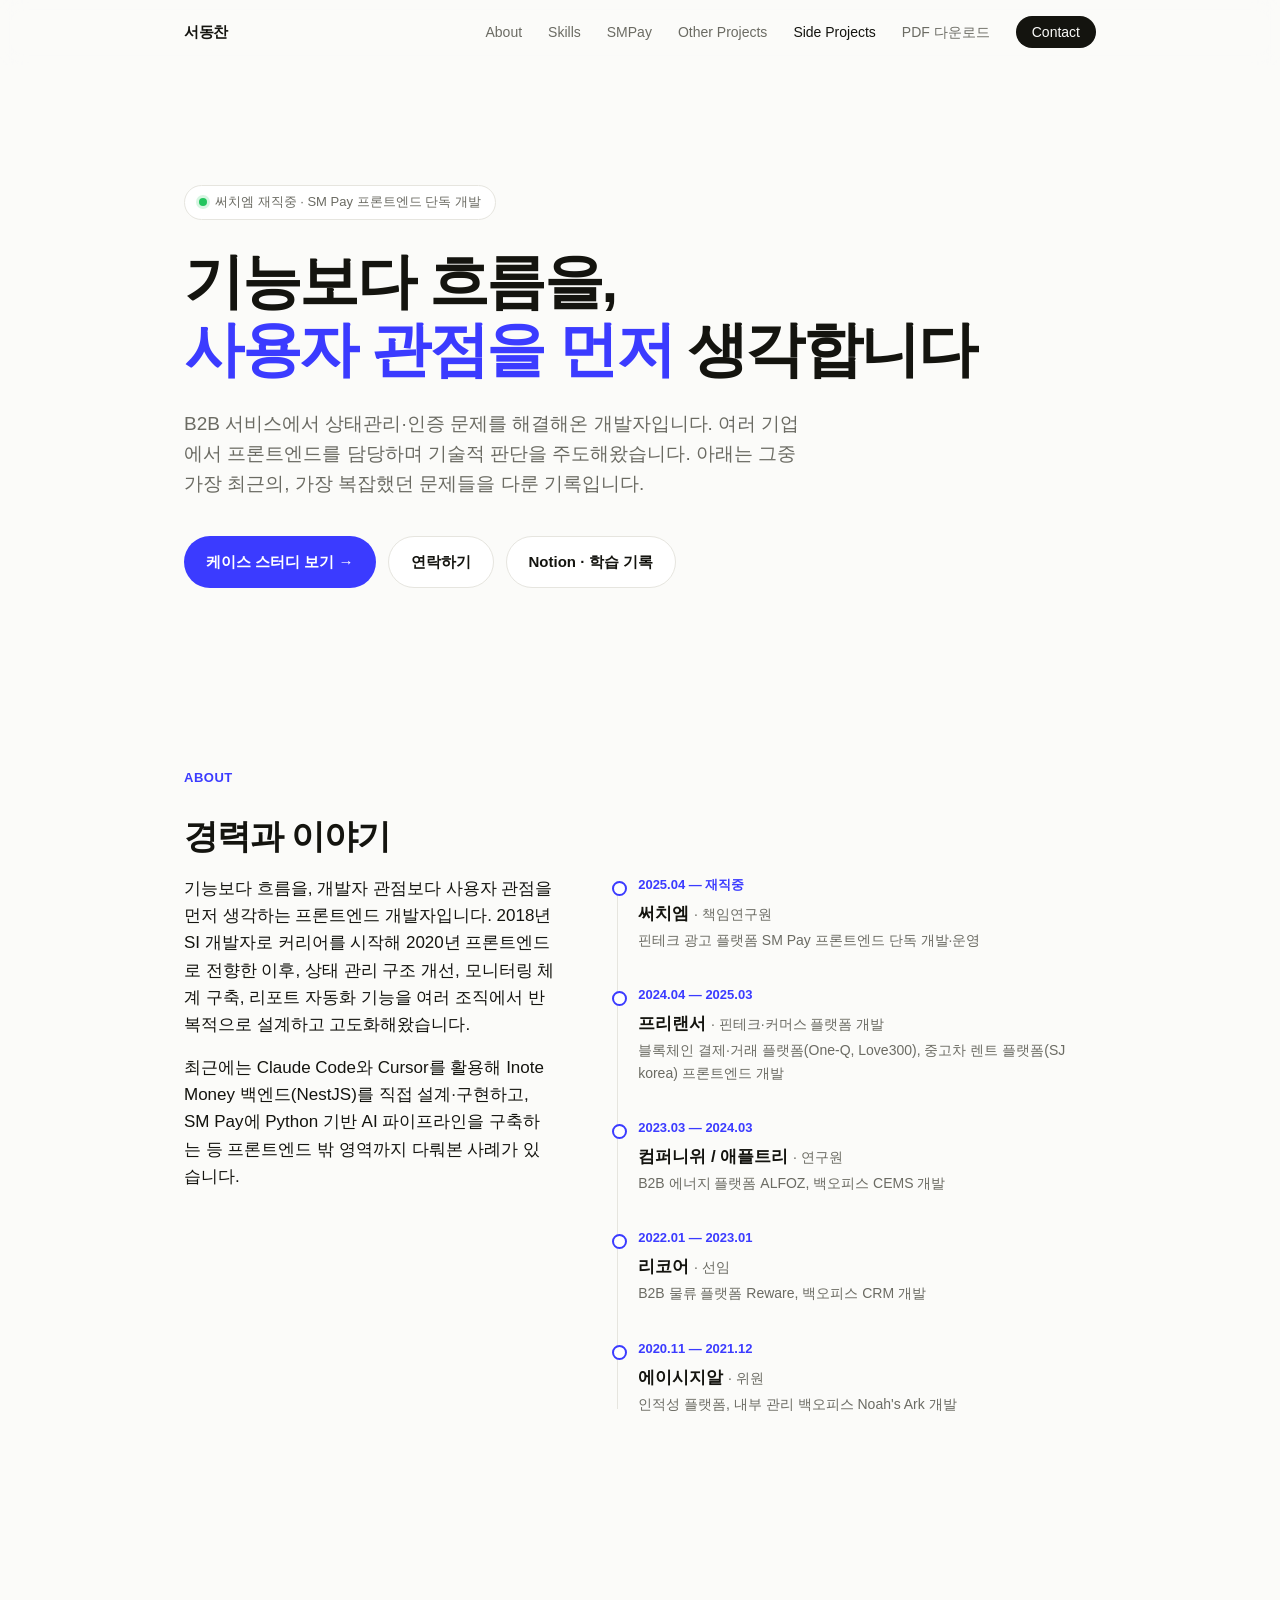
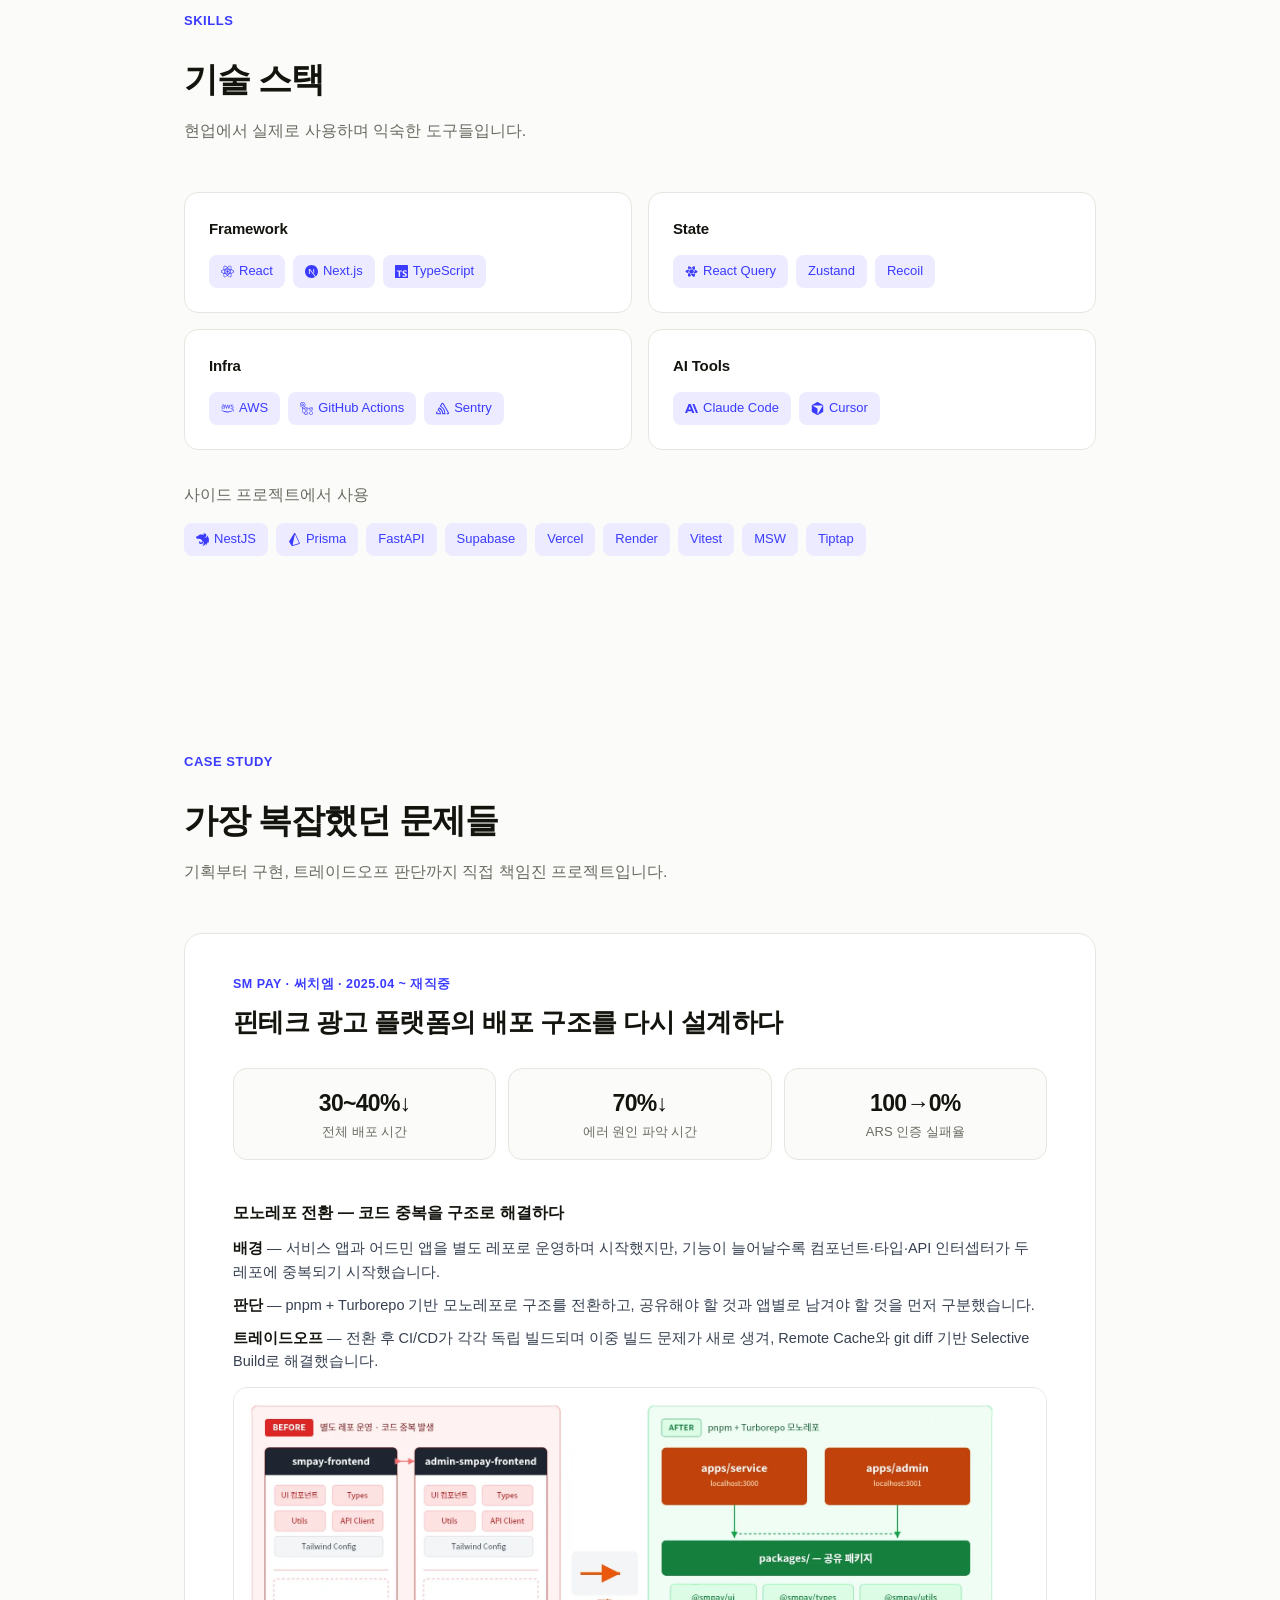
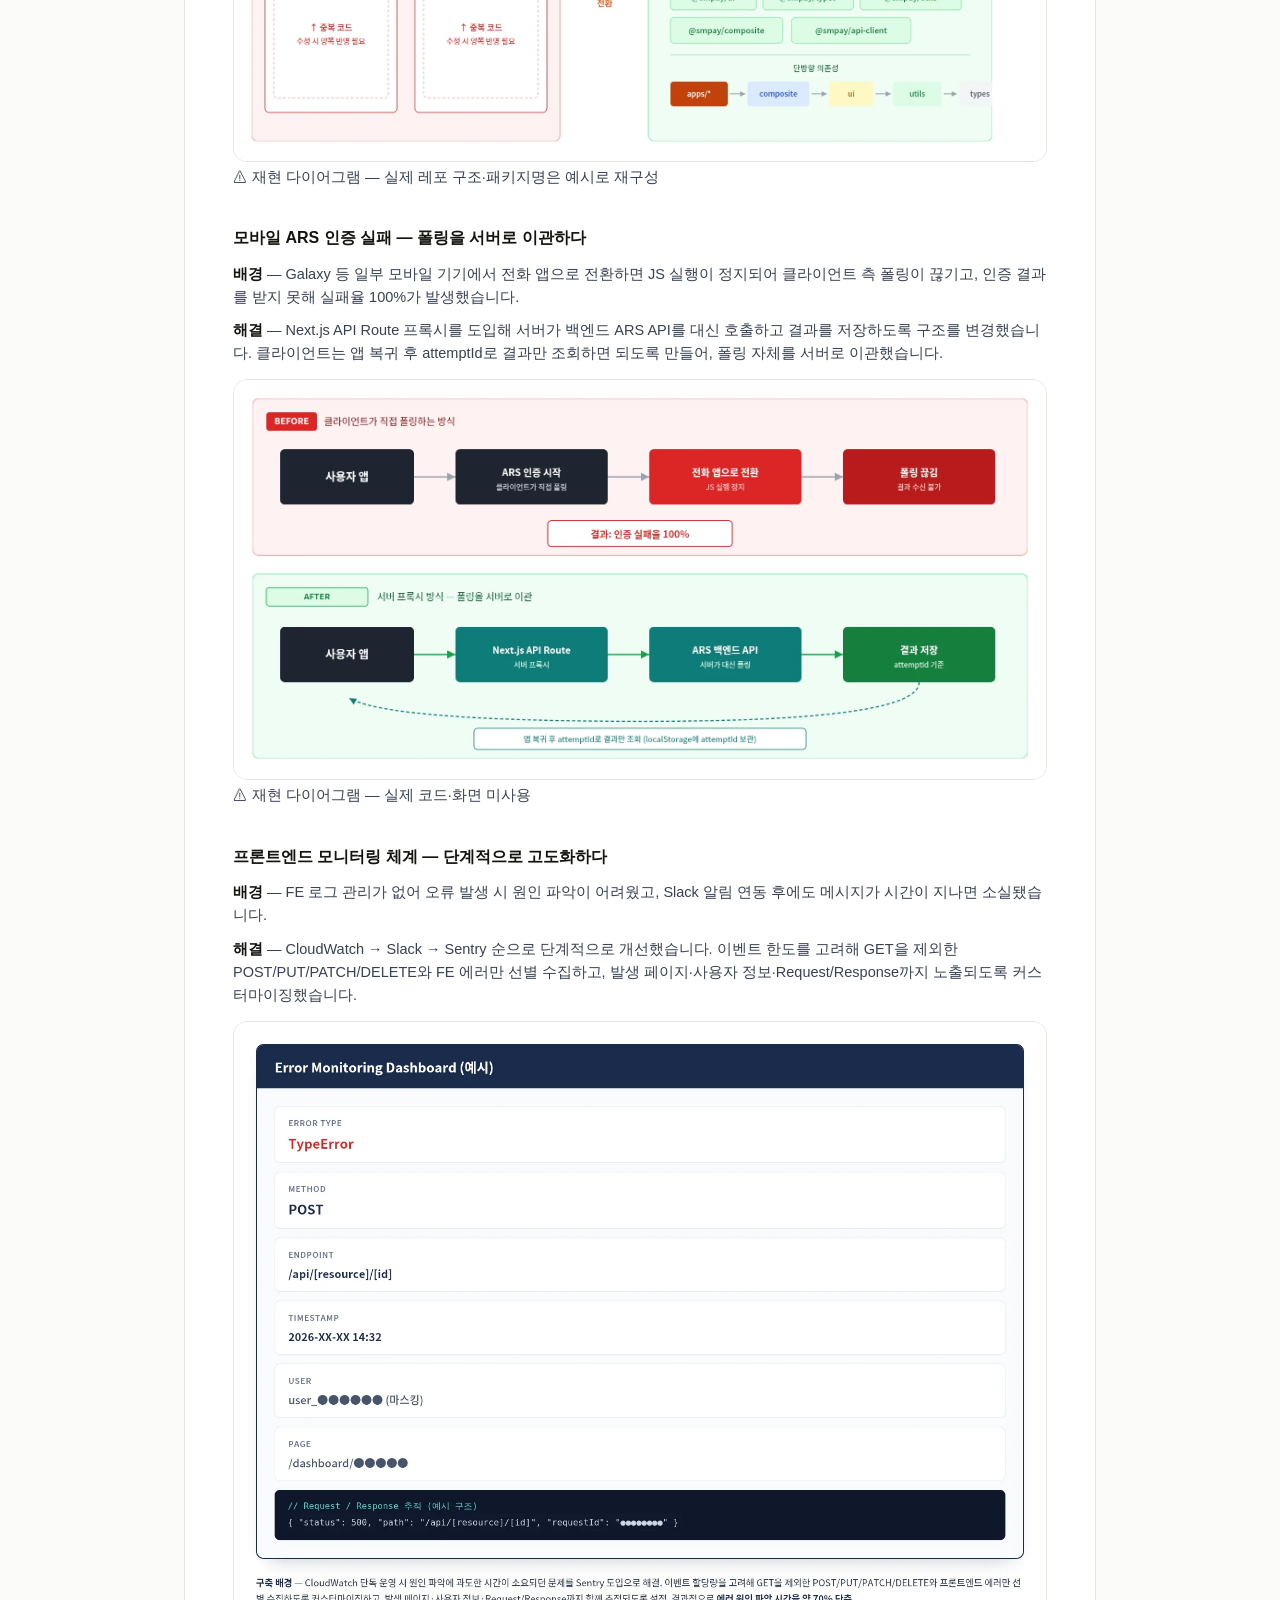
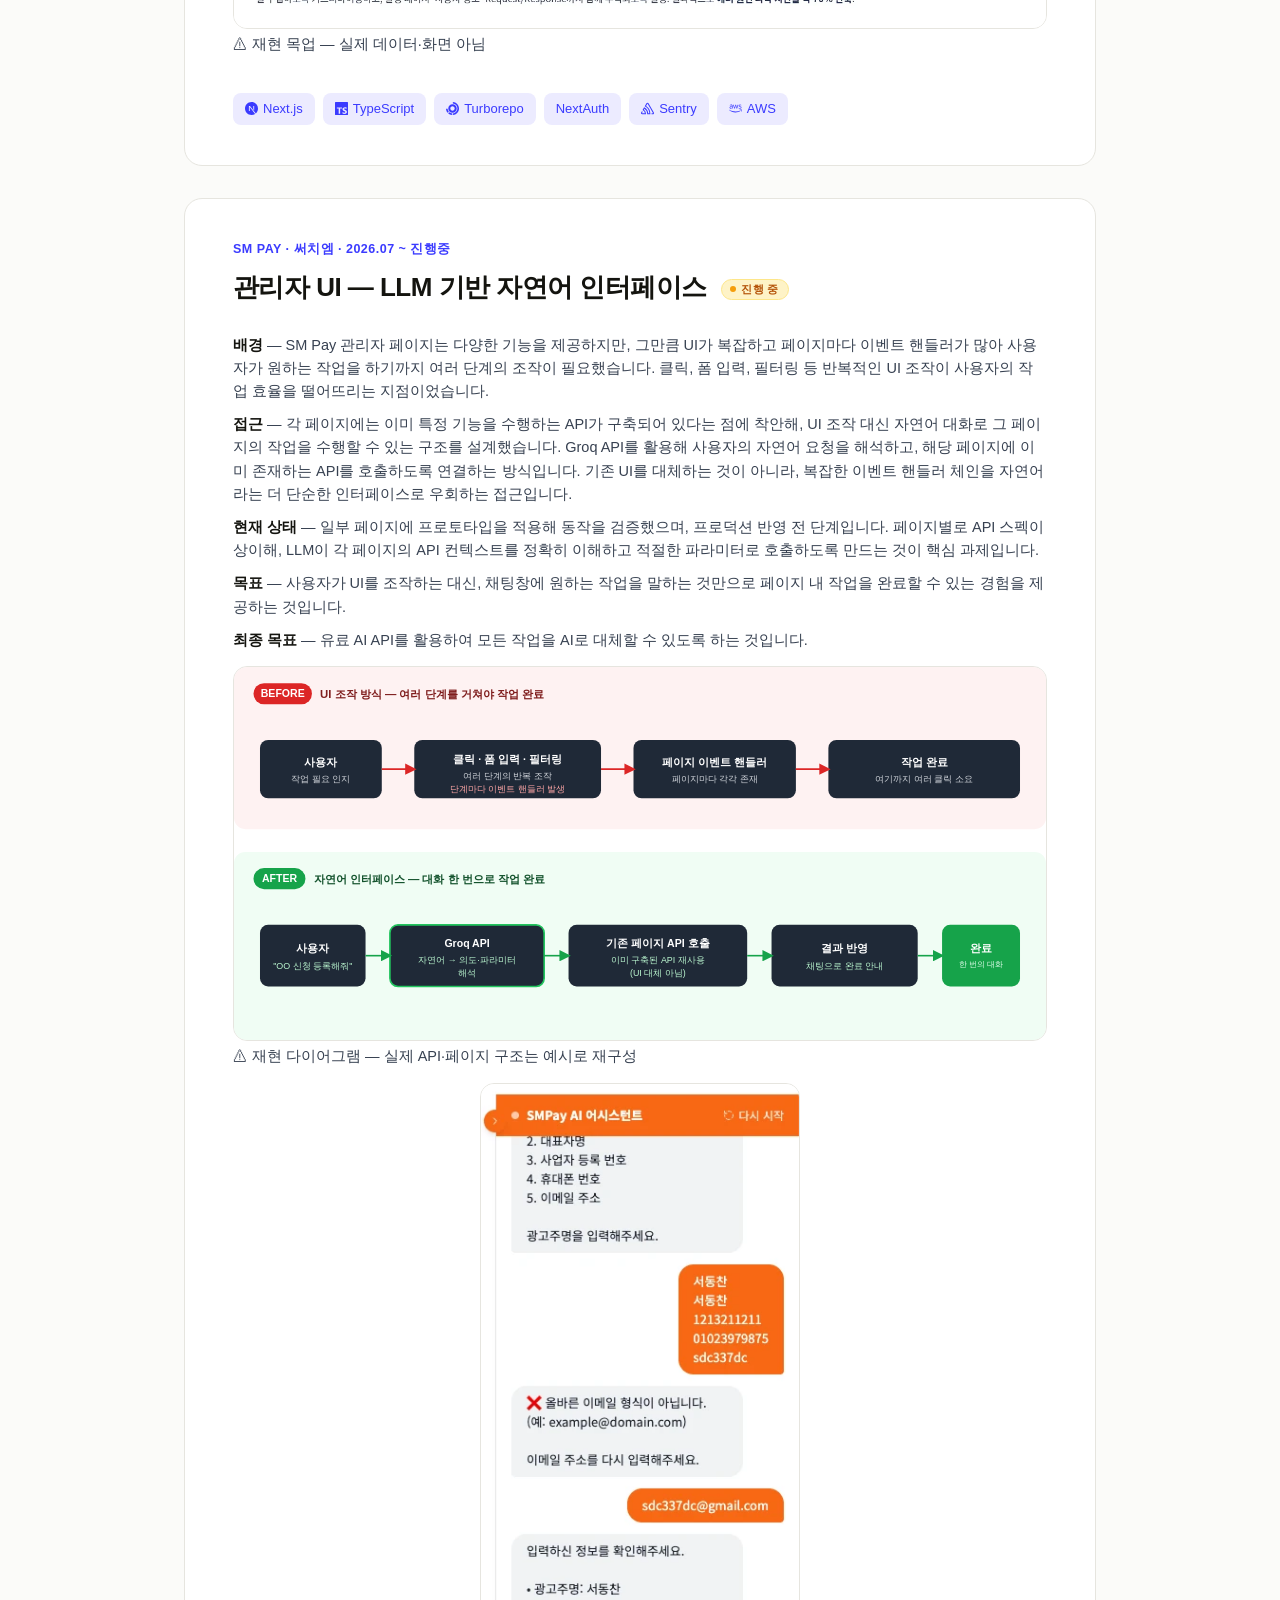
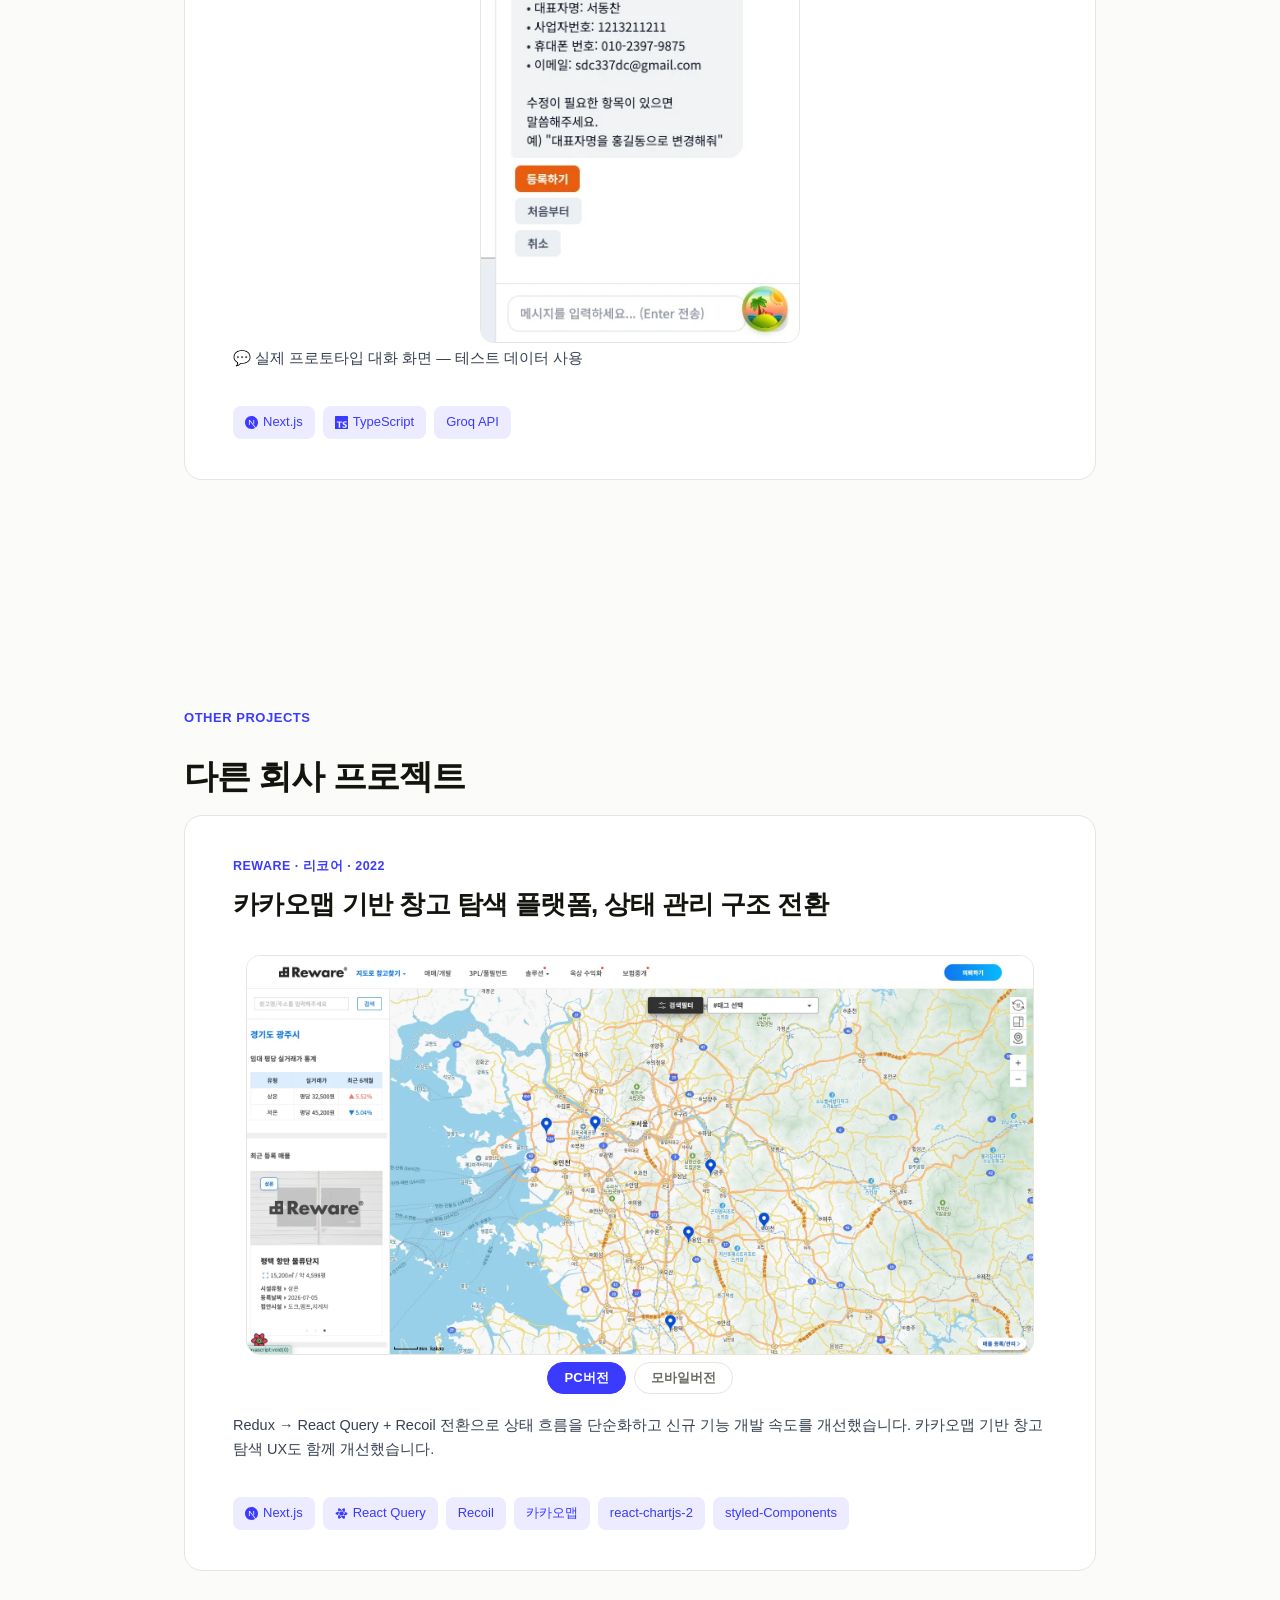
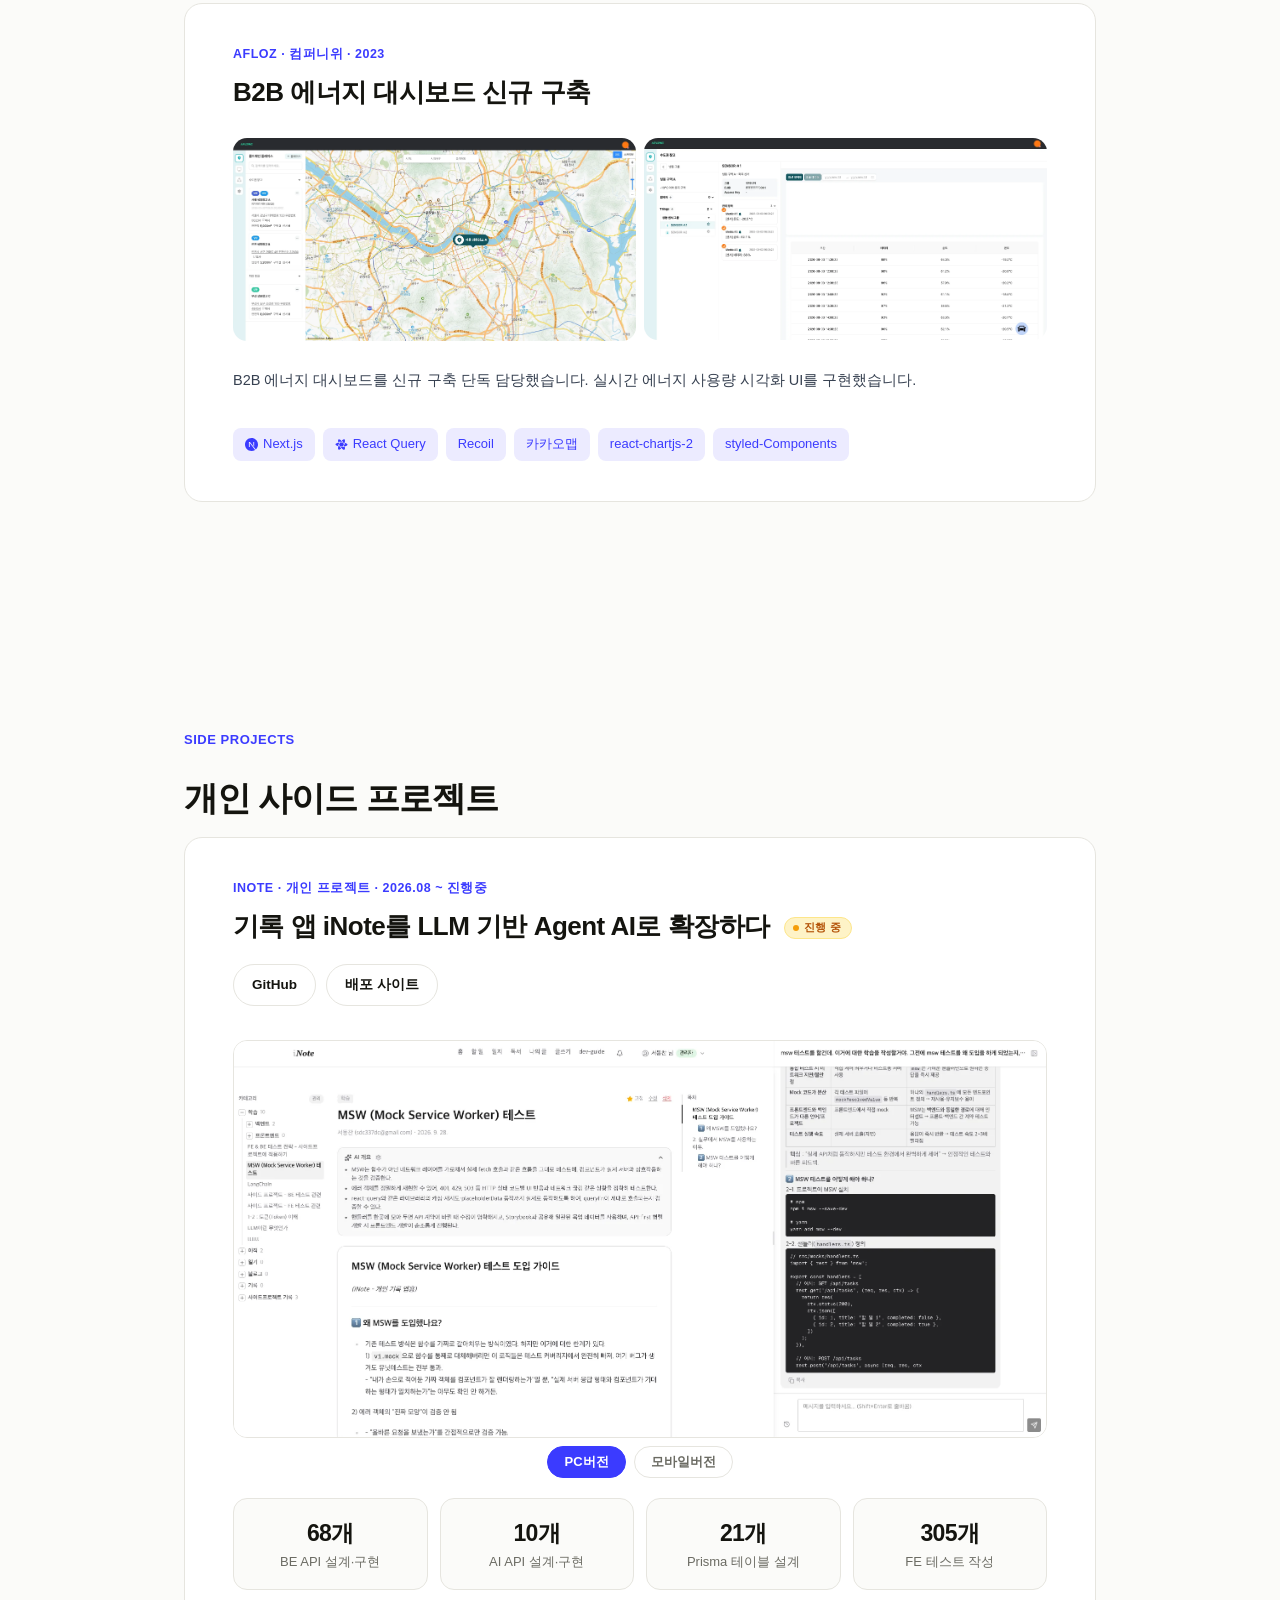
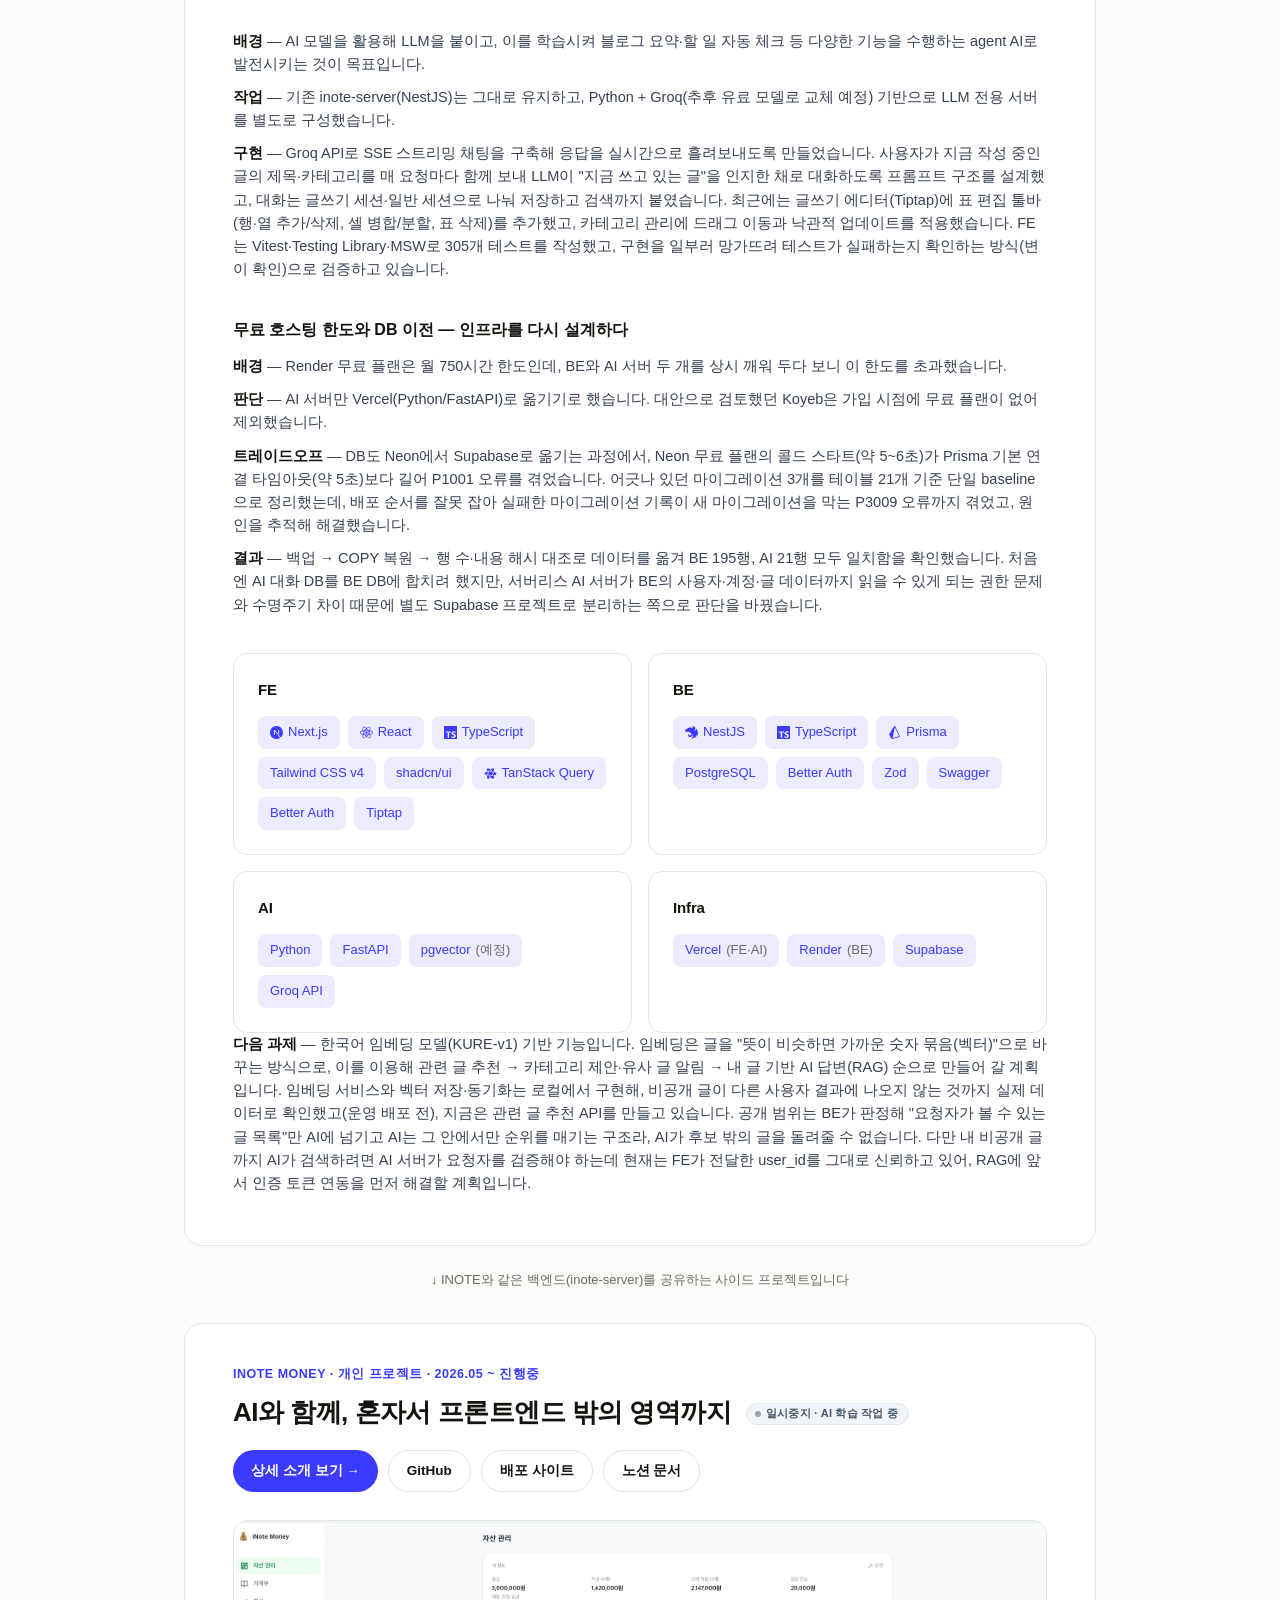
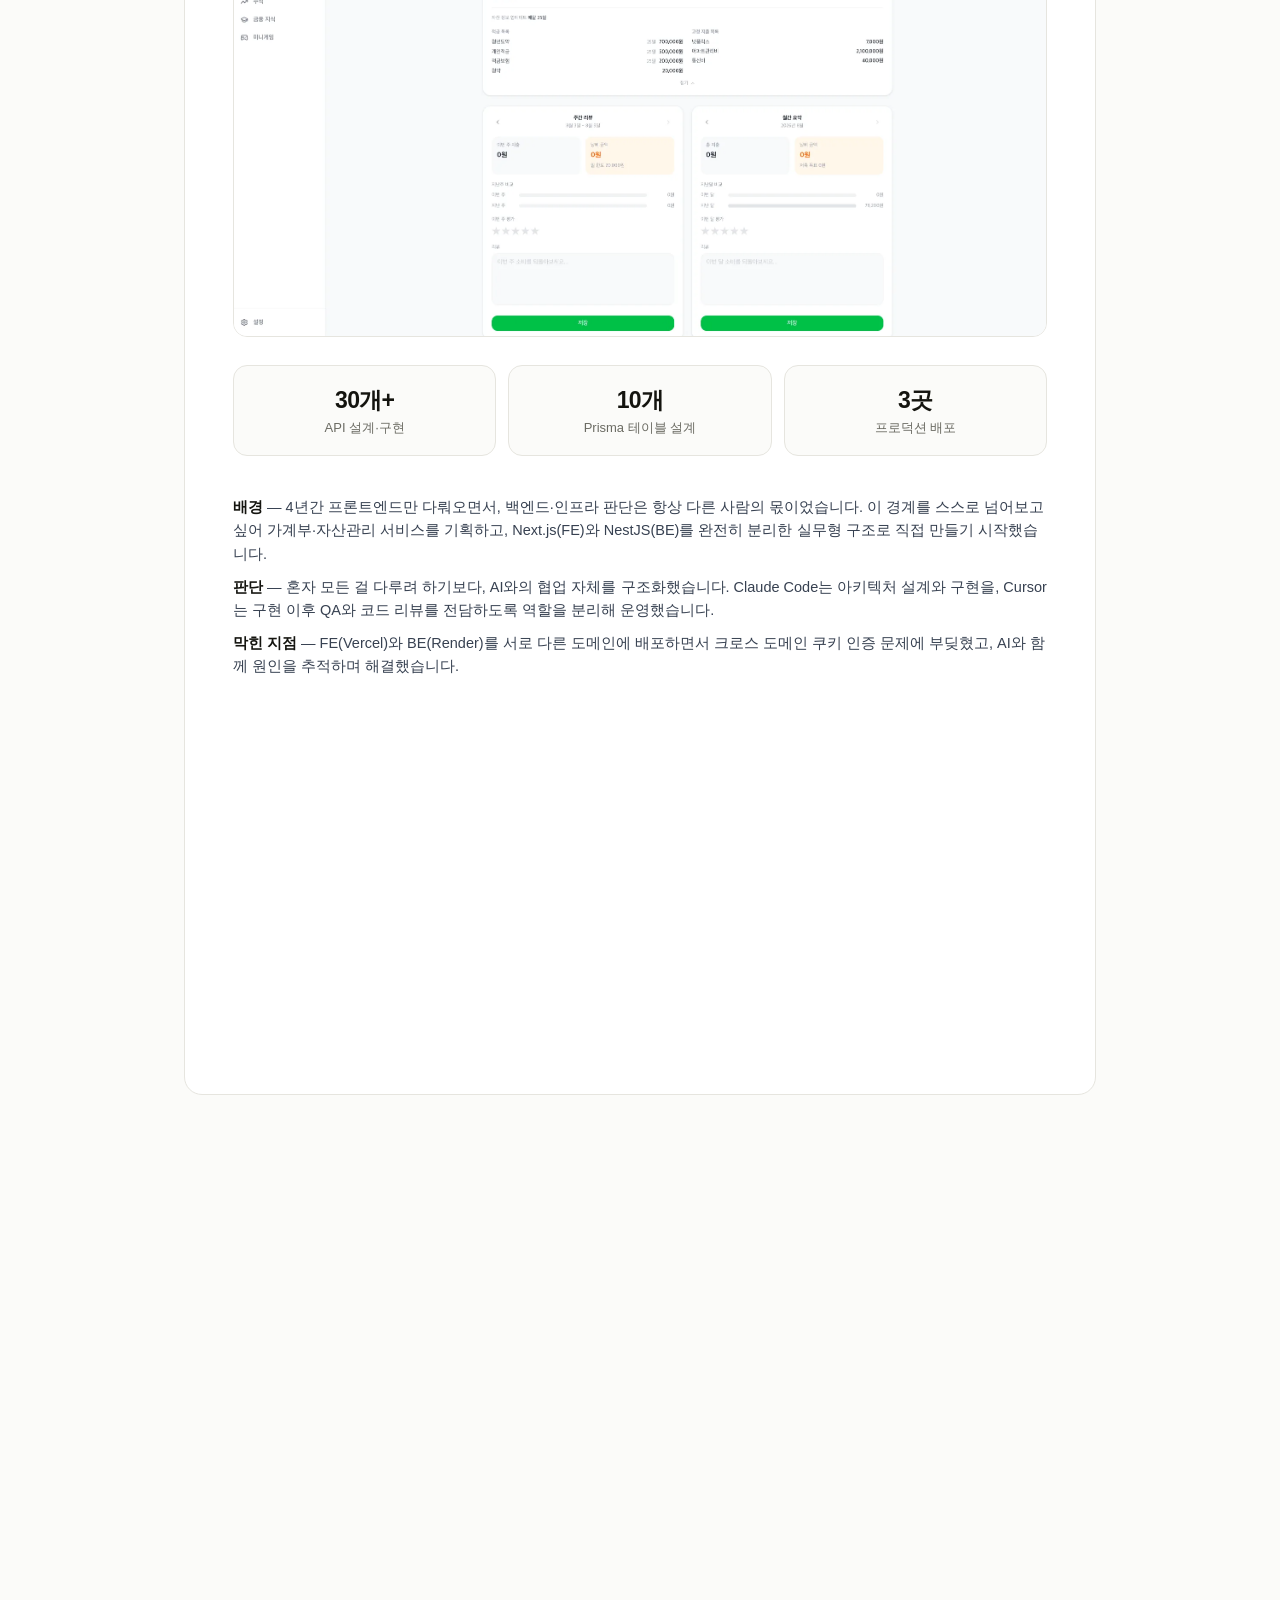
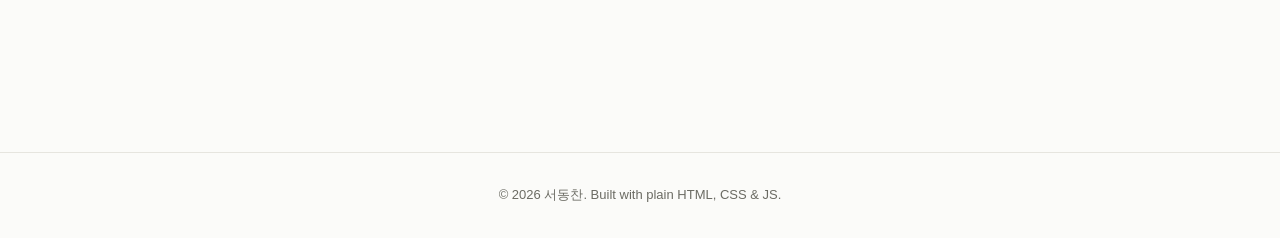
==== commit f9c62333: "content: INOTE 카드 "다음 과제"를 한국어 임베딩 기반 기능으로 갱신 - 관련 글 추천 → 카테고리 제안·유사 글 알림 → RAG 순의 로드맵과   현재 진행 상태(로" ====
--- a/index.html
+++ b/index.html
@@ -626,7 +626,7 @@
           </div>
 
           <div class="narrative">
-            <p><span class="label">다음 과제</span> — 지금은 AI 서버가 요청자를 검증하지 않고 FE가 전달한 user_id를 그대로 신뢰합니다. 인증 토큰 연동이 다음 과제입니다.</p>
+            <p><span class="label">다음 과제</span> — 한국어 임베딩 모델(KURE-v1) 기반 기능입니다. 임베딩은 글을 "뜻이 비슷하면 가까운 숫자 묶음(벡터)"으로 바꾸는 방식으로, 이를 이용해 관련 글 추천 → 카테고리 제안·유사 글 알림 → 내 글 기반 AI 답변(RAG) 순으로 만들어 갈 계획입니다. 임베딩 서비스와 벡터 저장·동기화는 로컬에서 구현해, 비공개 글이 다른 사용자 결과에 나오지 않는 것까지 실제 데이터로 확인했고(운영 배포 전), 지금은 관련 글 추천 API를 만들고 있습니다. 공개 범위는 BE가 판정해 "요청자가 볼 수 있는 글 목록"만 AI에 넘기고 AI는 그 안에서만 순위를 매기는 구조라, AI가 후보 밖의 글을 돌려줄 수 없습니다. 다만 내 비공개 글까지 AI가 검색하려면 AI 서버가 요청자를 검증해야 하는데 현재는 FE가 전달한 user_id를 그대로 신뢰하고 있어, RAG에 앞서 인증 토큰 연동을 먼저 해결할 계획입니다.</p>
           </div>
         </article>
 
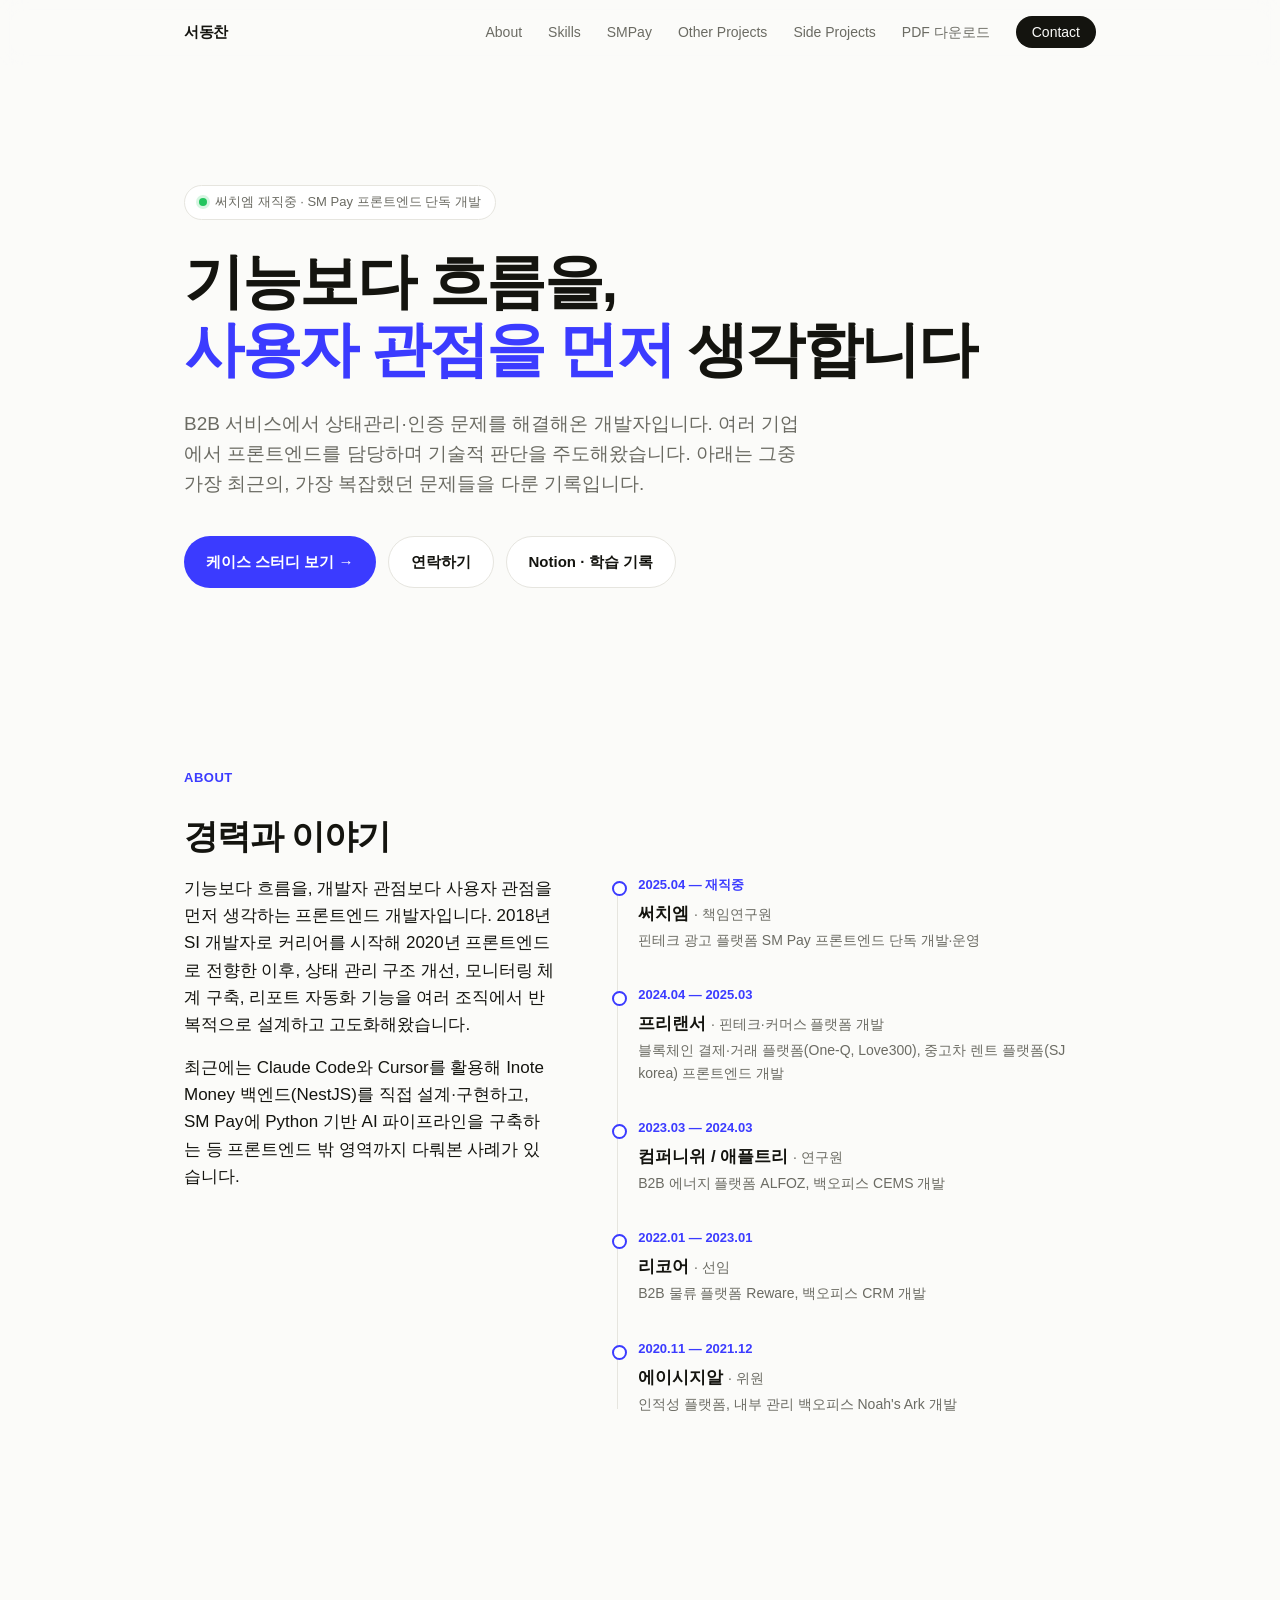
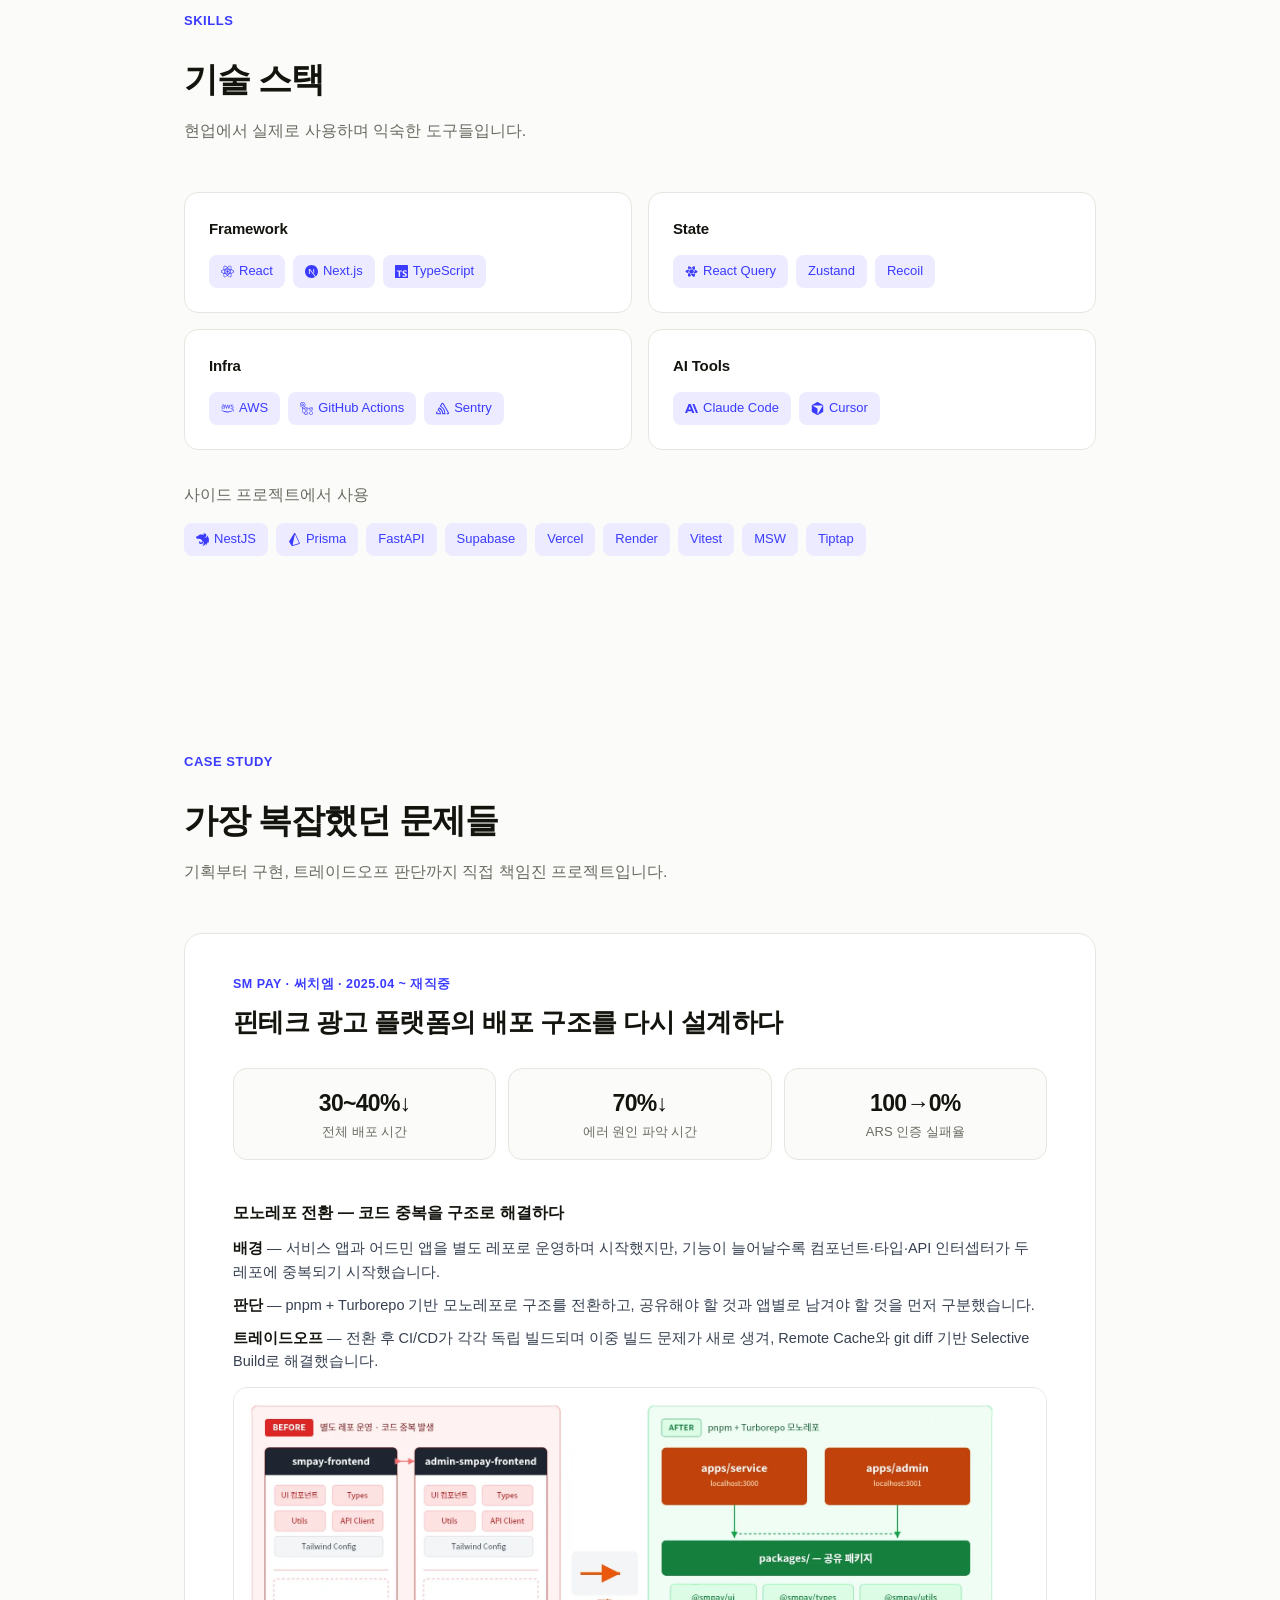
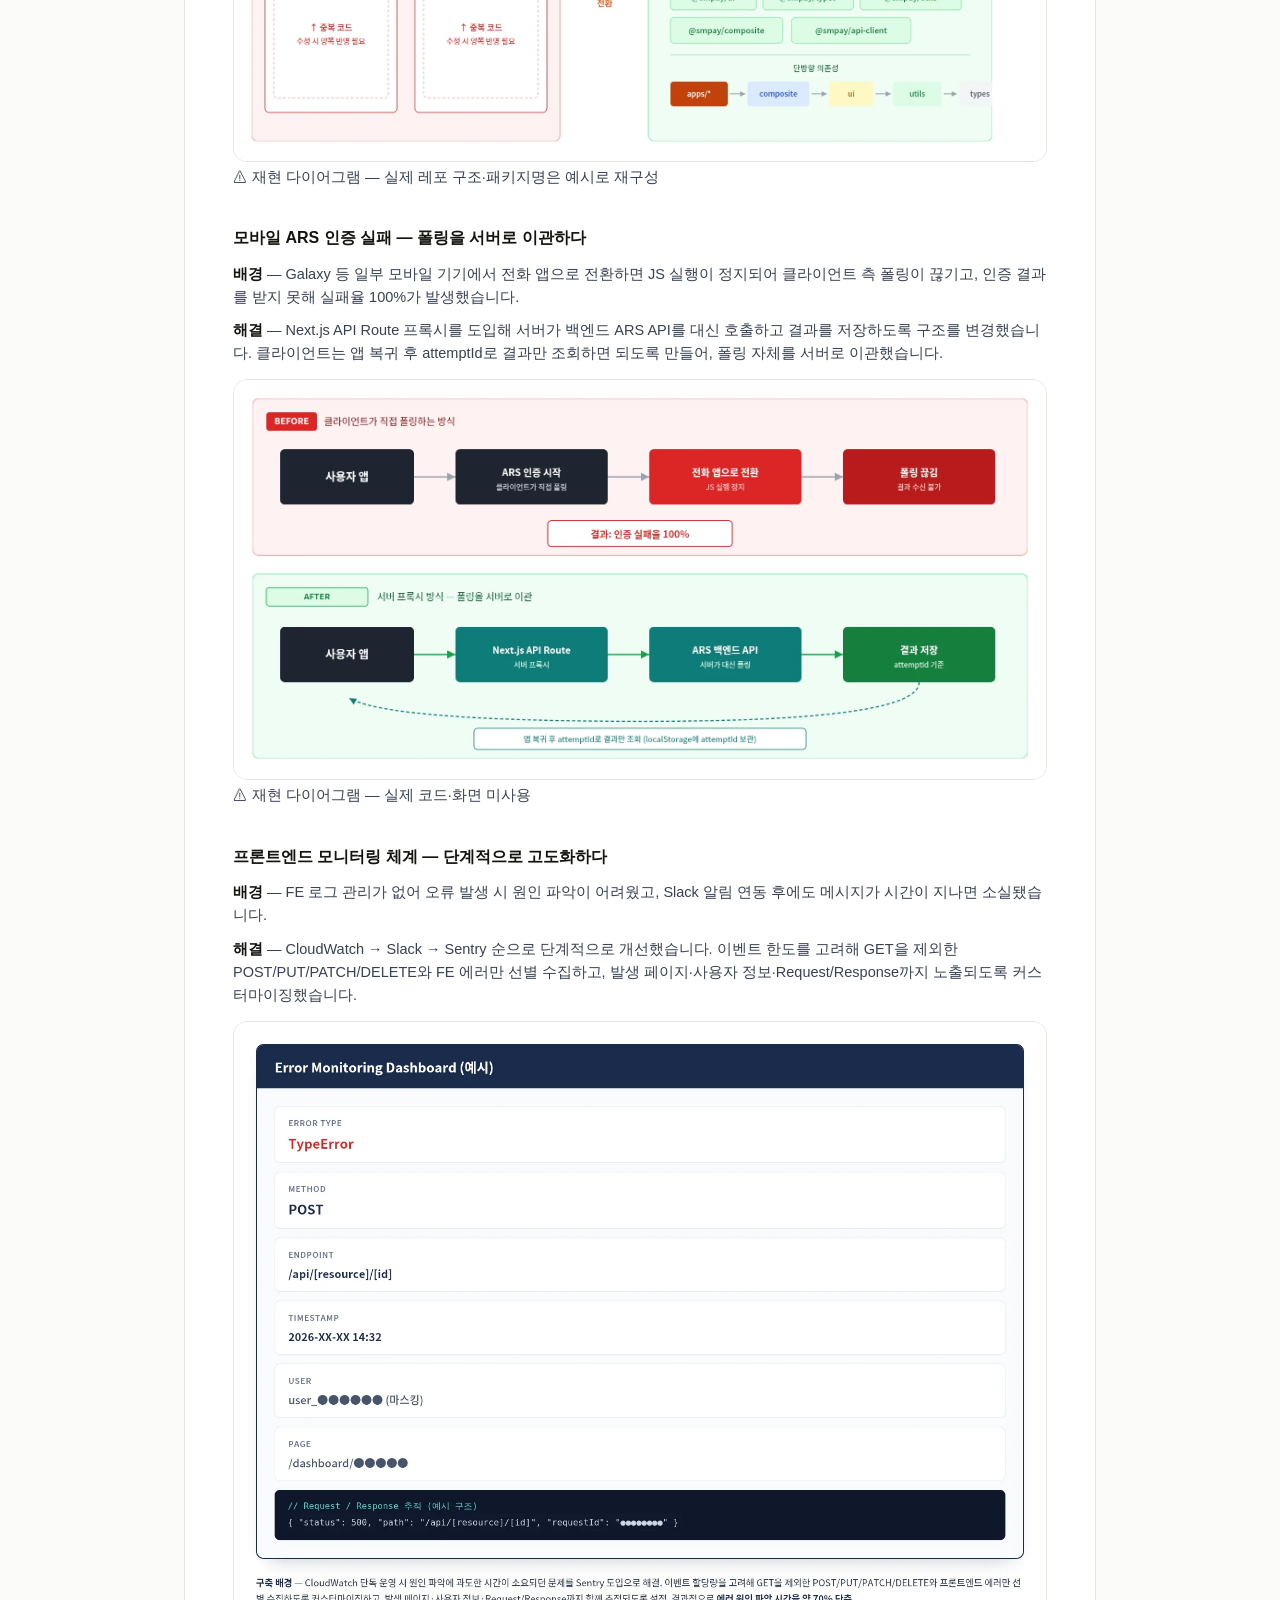
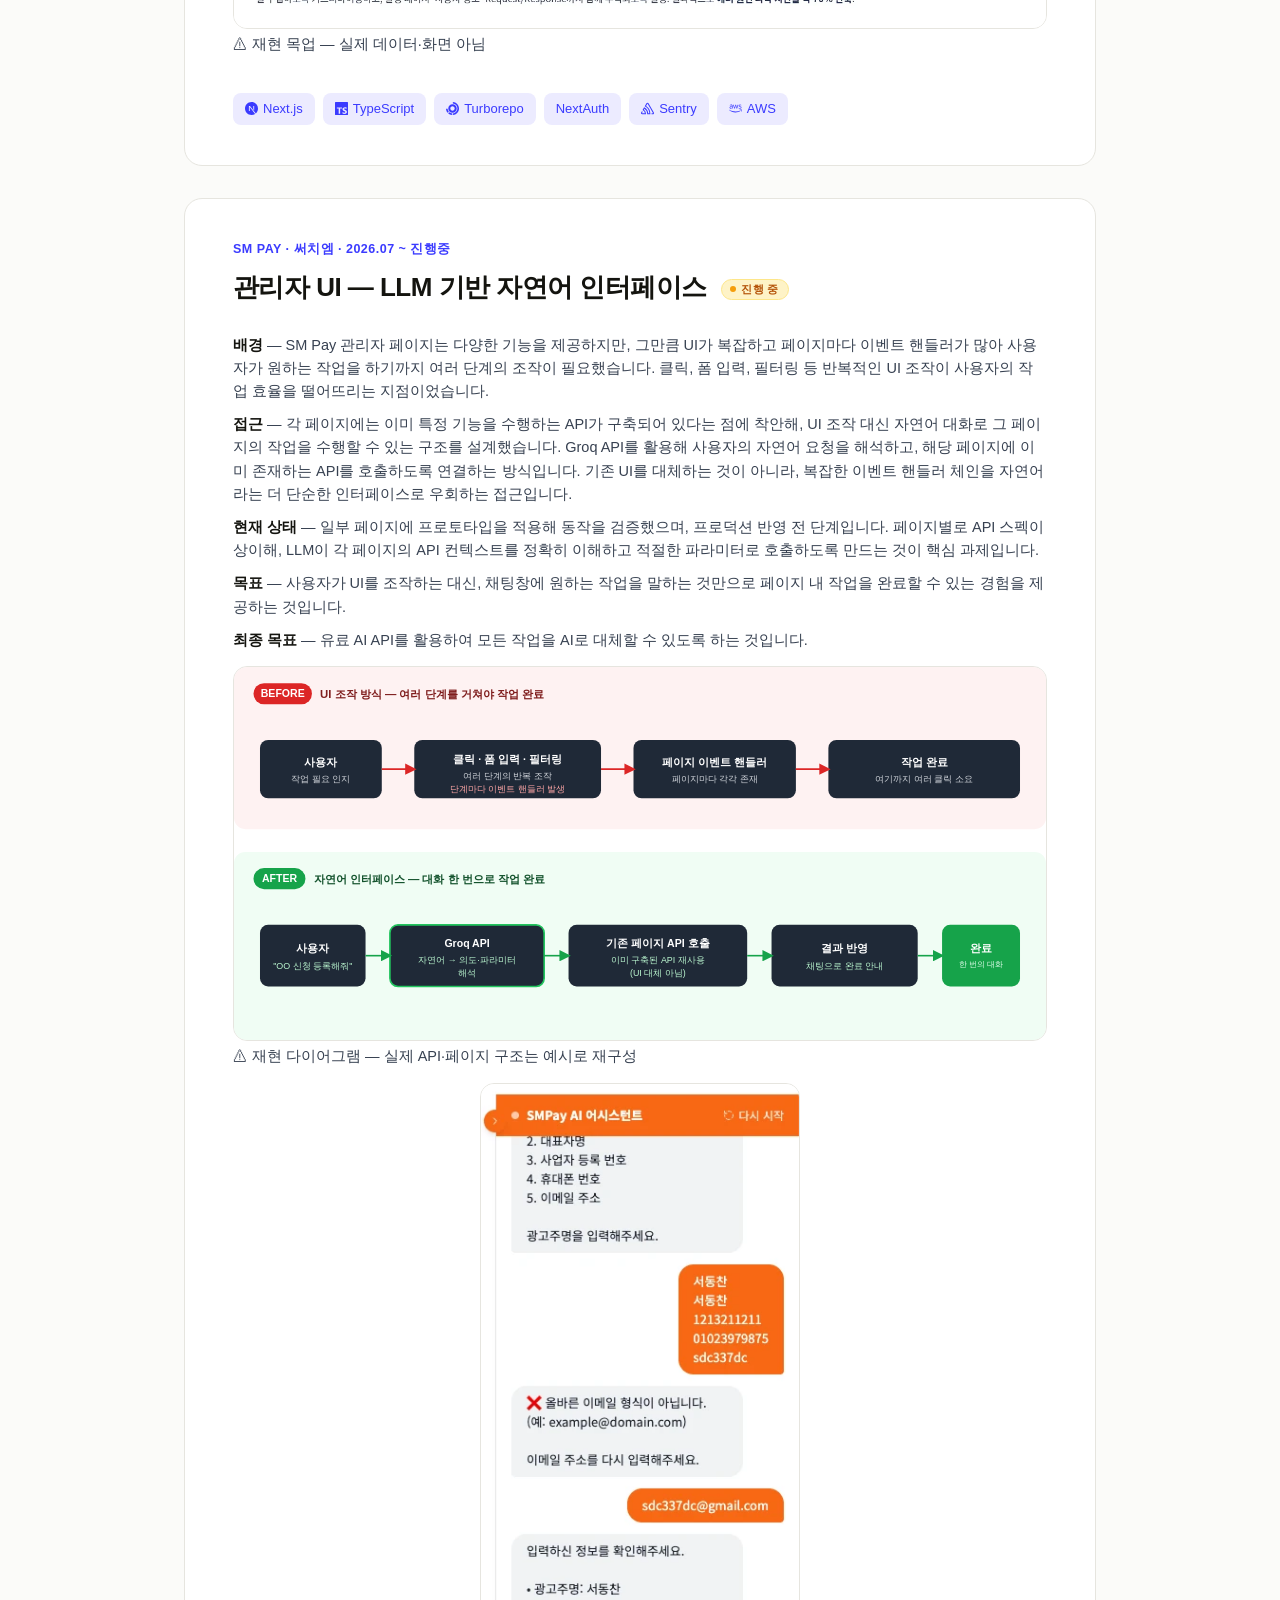
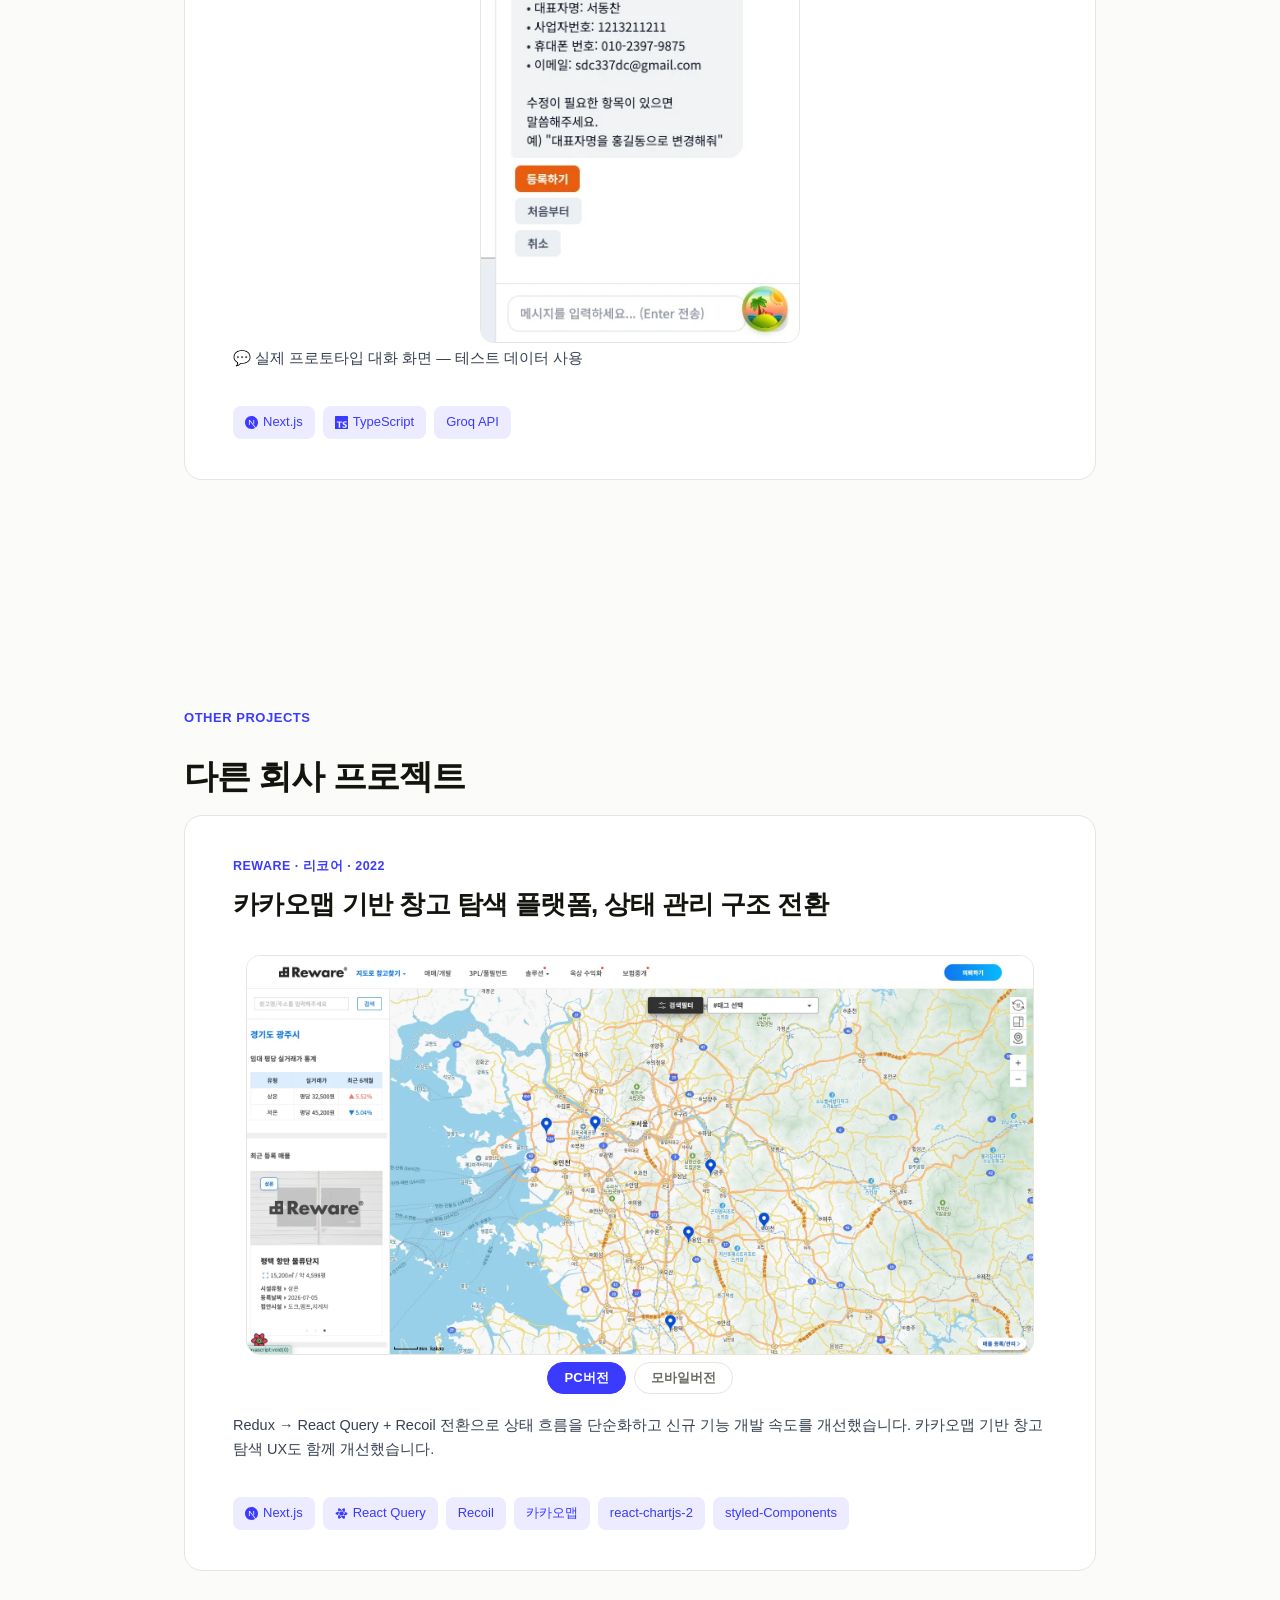
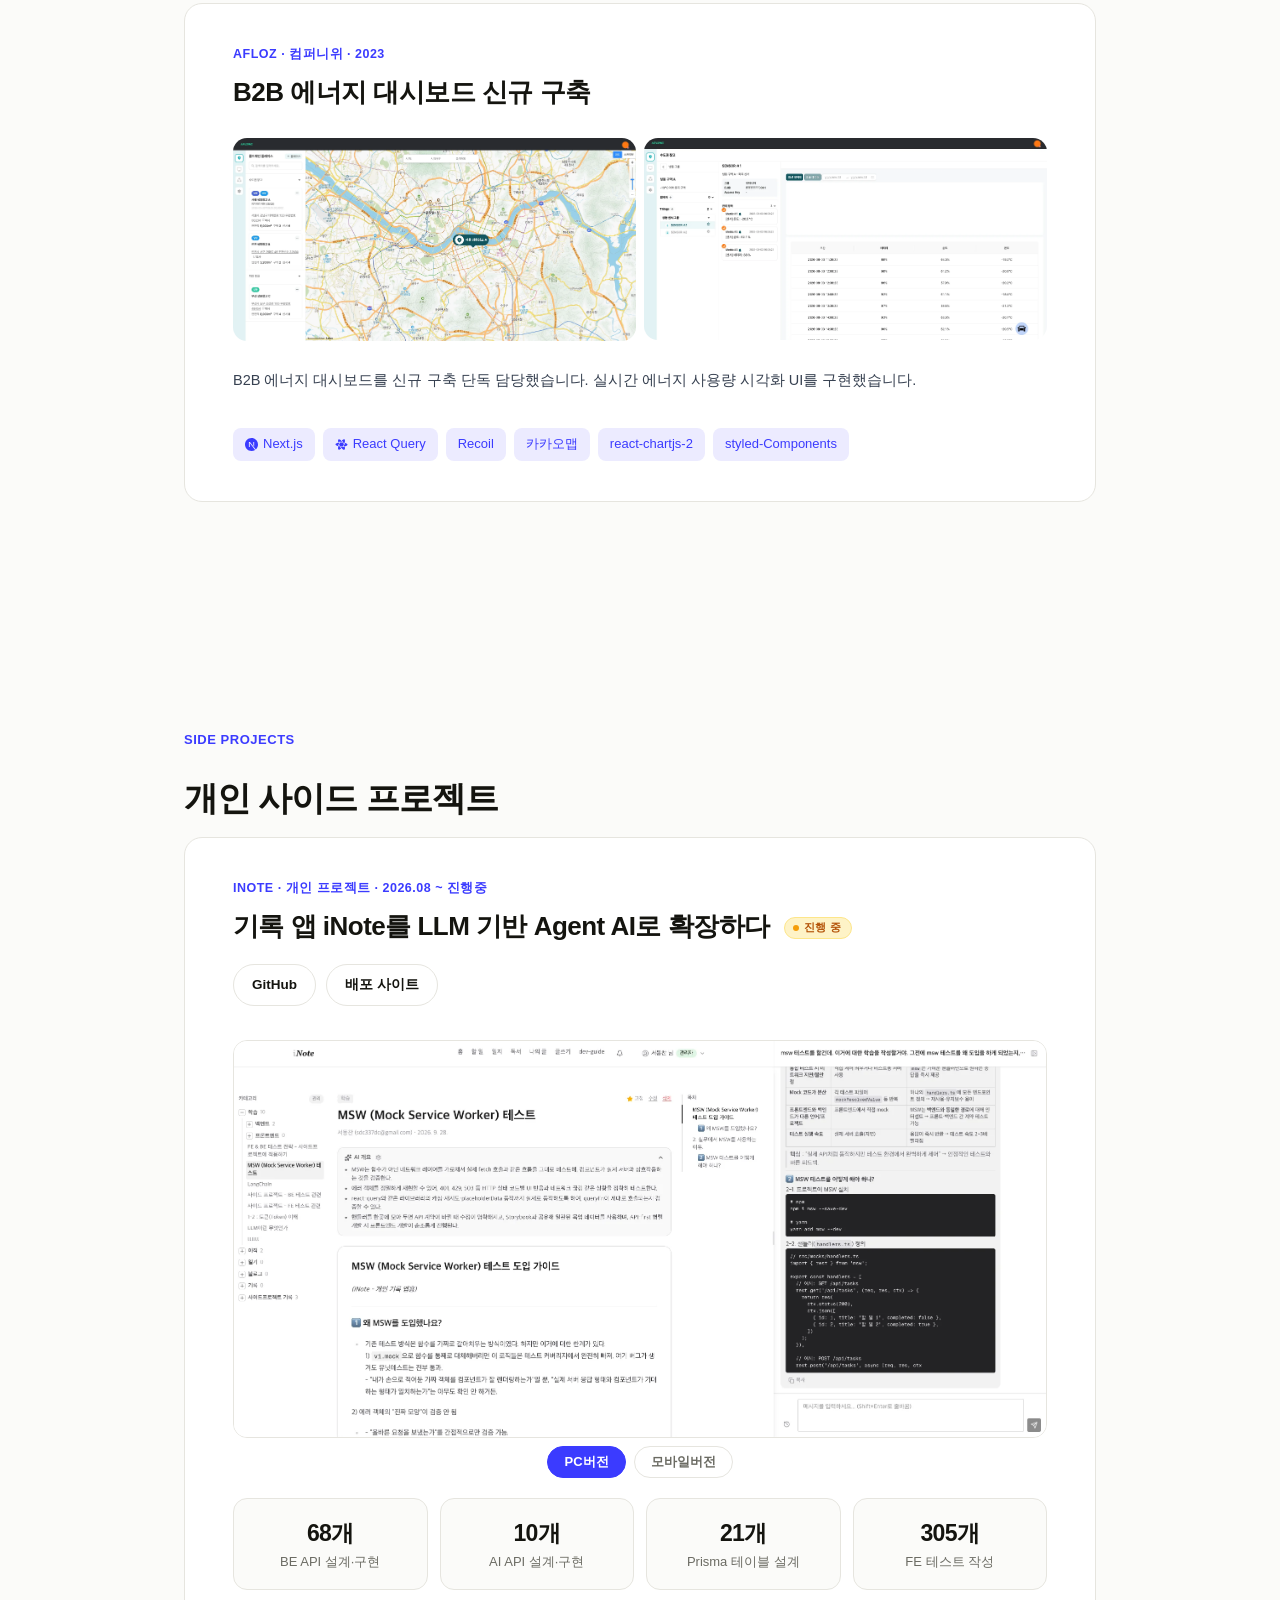
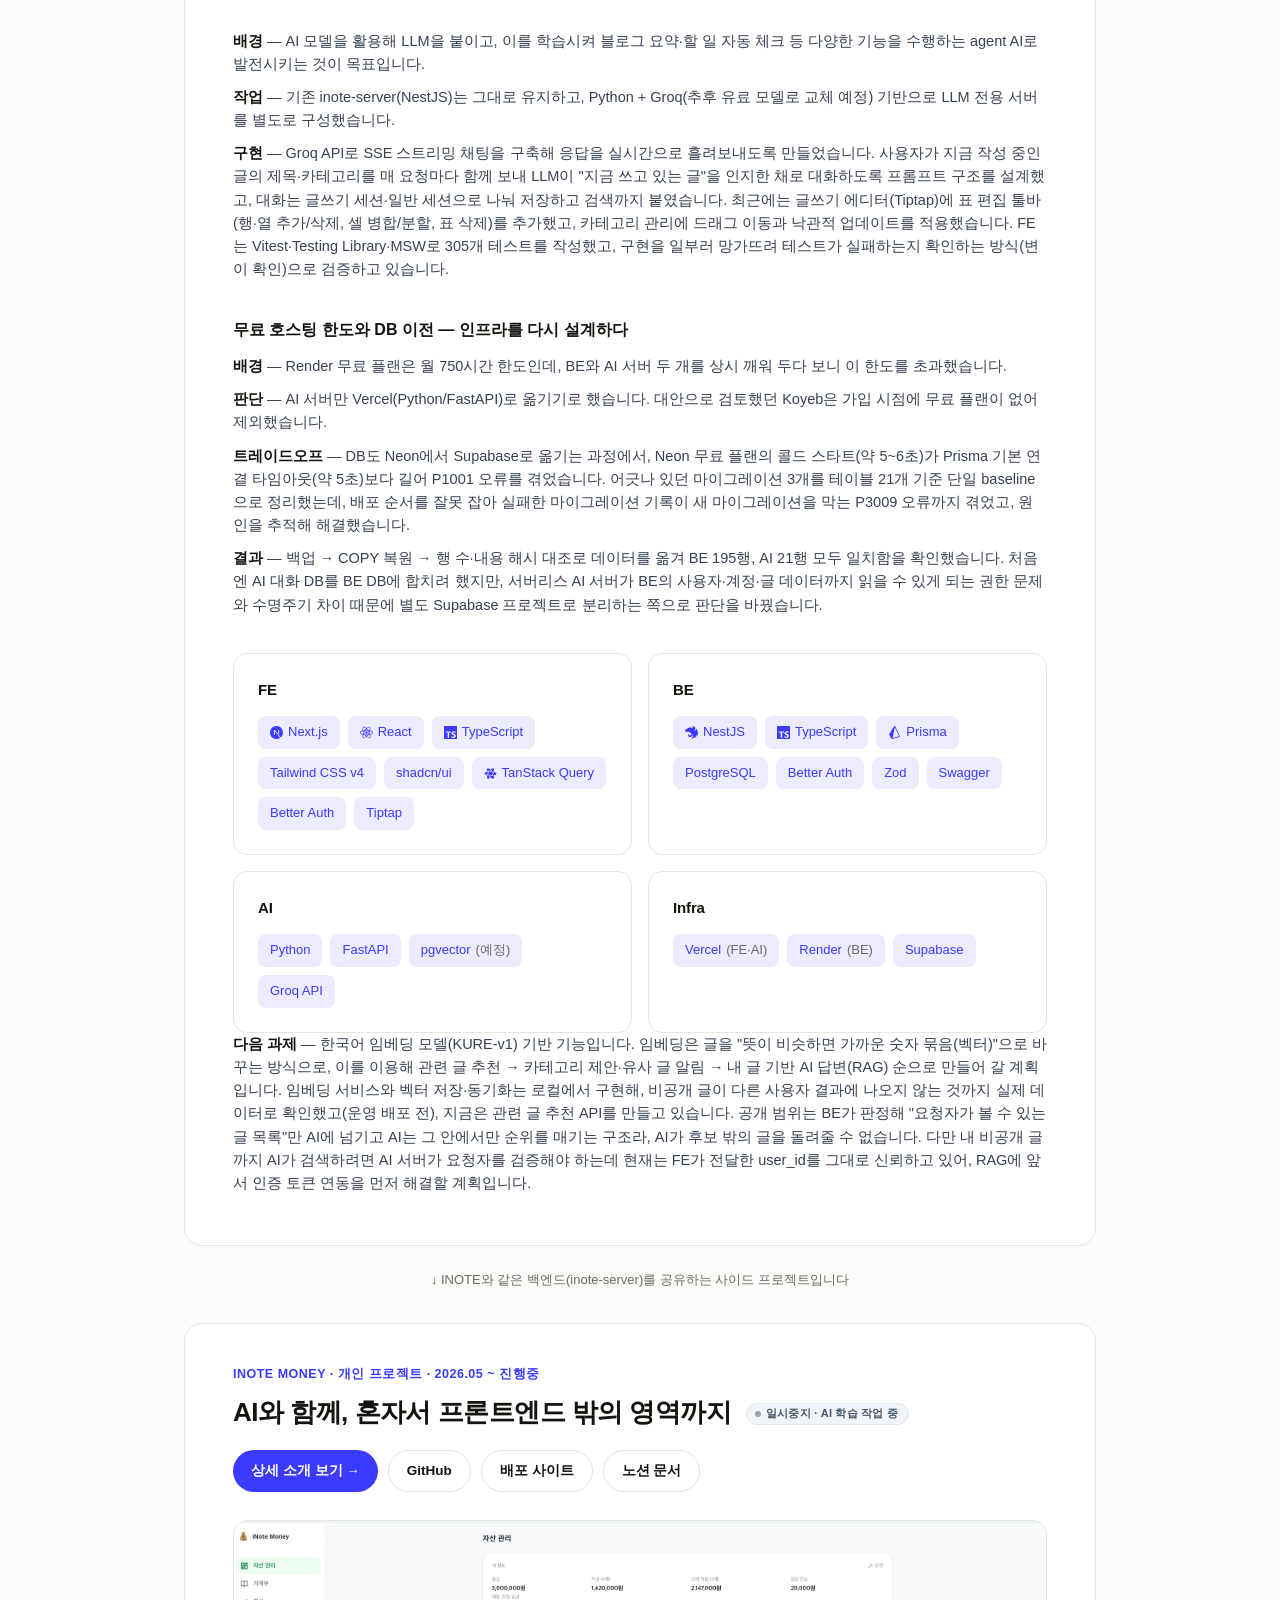
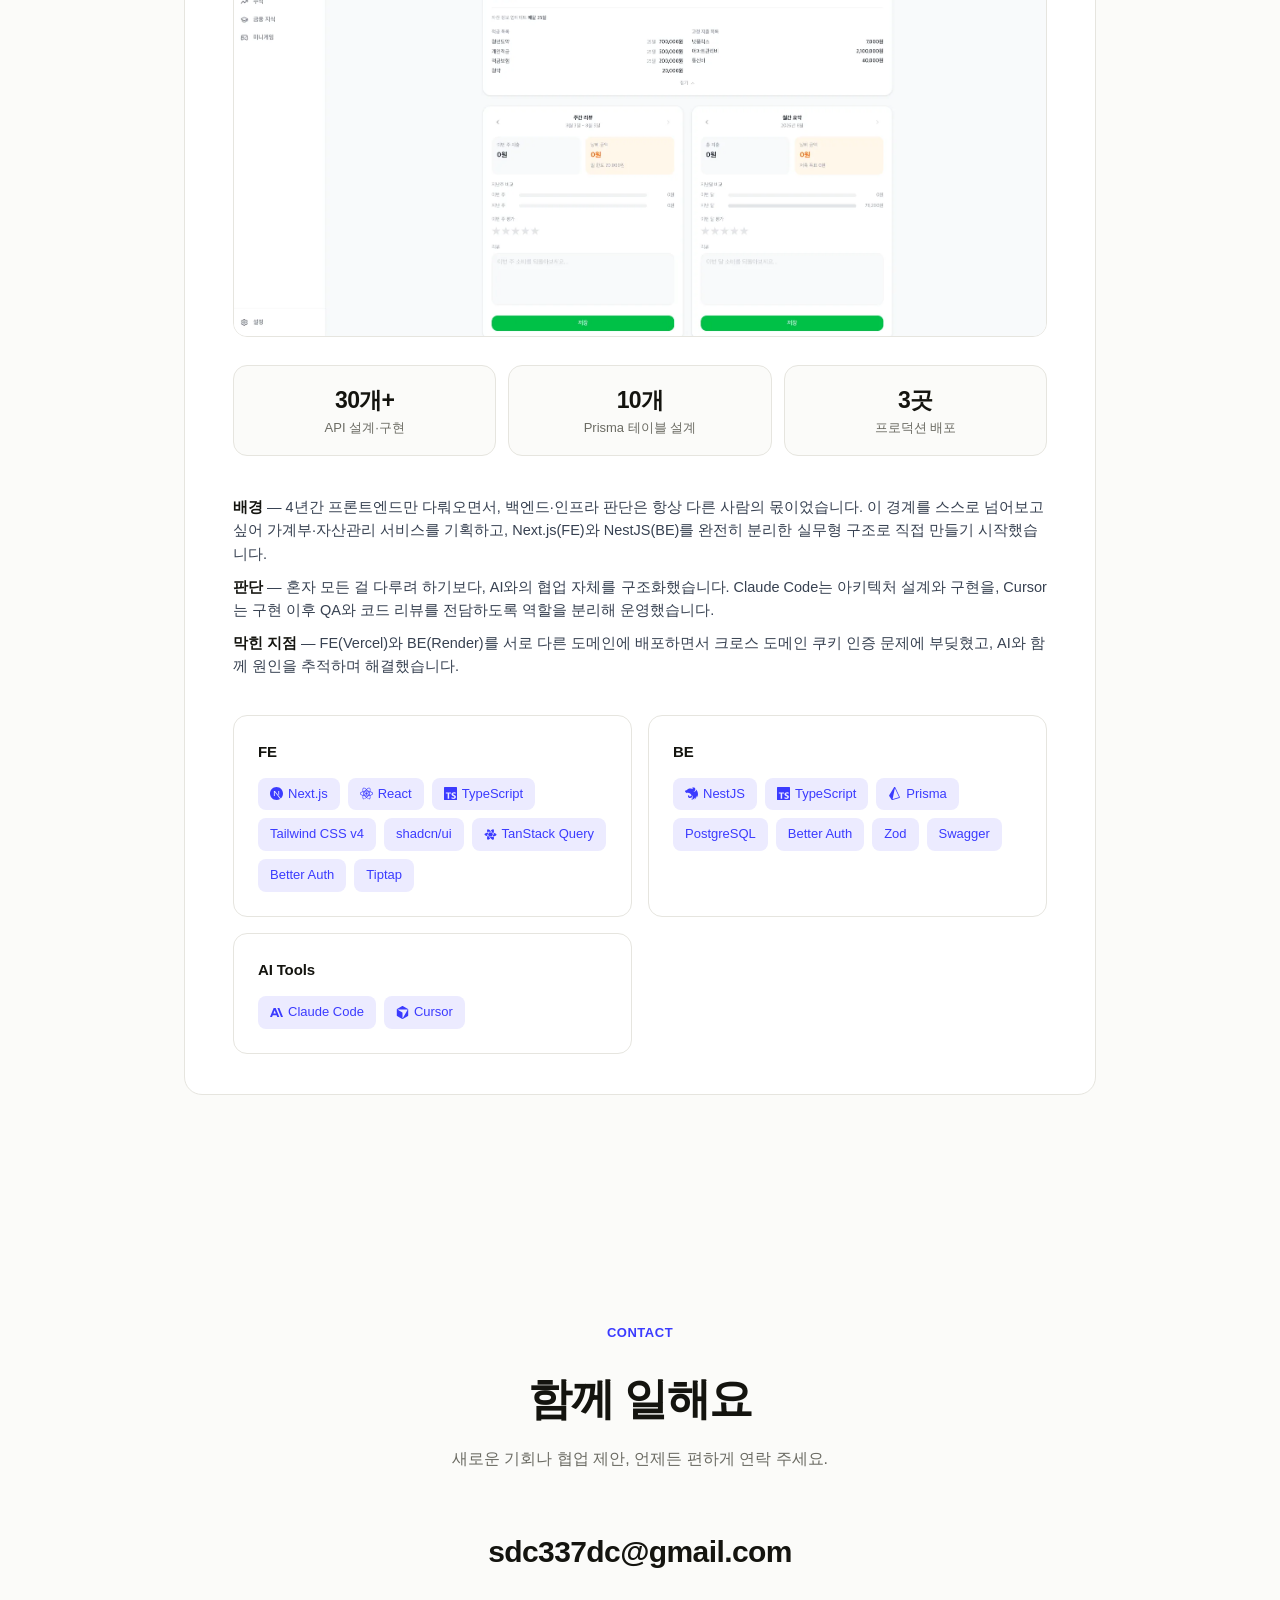
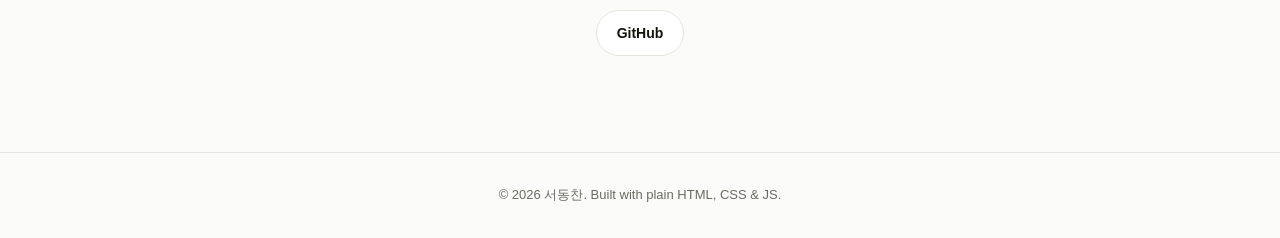
==== commit 6e4b4c26: "fix: 첫 로드 시 헤더 앵커 클릭이 목표 섹션까지 이동하지 못하는 문제 수정 - lazy 이미지 12개에 width/height를 지정해 로드 전후 레이아웃 이동을 제거   (" ====
--- a/index.html
+++ b/index.html
@@ -39,7 +39,7 @@
     }
 
     a { color: inherit; text-decoration: none; }
-    img { max-width: 100%; display: block; }
+    img { max-width: 100%; height: auto; display: block; }
     ::selection { background: var(--accent); color: #fff; }
 
     .wrap { max-width: var(--maxw); margin: 0 auto; padding: 0 24px; }
@@ -417,7 +417,7 @@
             <p><span class="label">배경</span> — 서비스 앱과 어드민 앱을 별도 레포로 운영하며 시작했지만, 기능이 늘어날수록 컴포넌트·타입·API 인터셉터가 두 레포에 중복되기 시작했습니다.</p>
             <p><span class="label">판단</span> — pnpm + Turborepo 기반 모노레포로 구조를 전환하고, 공유해야 할 것과 앱별로 남겨야 할 것을 먼저 구분했습니다.</p>
             <p><span class="label">트레이드오프</span> — 전환 후 CI/CD가 각각 독립 빌드되며 이중 빌드 문제가 새로 생겨, Remote Cache와 git diff 기반 Selective Build로 해결했습니다.</p>
-            <img src="assets/diagram-monorepo.webp" alt="모노레포 Before/After 구조 다이어그램" class="case-diagram" loading="lazy">
+            <img src="assets/diagram-monorepo.webp" width="1842" height="845" alt="모노레포 Before/After 구조 다이어그램" class="case-diagram" loading="lazy">
             <p class="case-caption">⚠ 재현 다이어그램 — 실제 레포 구조·패키지명은 예시로 재구성</p>
           </div>
 
@@ -425,7 +425,7 @@
             <h4>모바일 ARS 인증 실패 — 폴링을 서버로 이관하다</h4>
             <p><span class="label">배경</span> — Galaxy 등 일부 모바일 기기에서 전화 앱으로 전환하면 JS 실행이 정지되어 클라이언트 측 폴링이 끊기고, 인증 결과를 받지 못해 실패율 100%가 발생했습니다.</p>
             <p><span class="label">해결</span> — Next.js API Route 프록시를 도입해 서버가 백엔드 ARS API를 대신 호출하고 결과를 저장하도록 구조를 변경했습니다. 클라이언트는 앱 복귀 후 attemptId로 결과만 조회하면 되도록 만들어, 폴링 자체를 서버로 이관했습니다.</p>
-            <img src="assets/diagram-ars.webp" alt="ARS 인증 흐름 다이어그램" class="case-diagram" loading="lazy">
+            <img src="assets/diagram-ars.webp" width="1760" height="865" alt="ARS 인증 흐름 다이어그램" class="case-diagram" loading="lazy">
             <p class="case-caption">⚠ 재현 다이어그램 — 실제 코드·화면 미사용</p>
           </div>
 
@@ -433,7 +433,7 @@
             <h4>프론트엔드 모니터링 체계 — 단계적으로 고도화하다</h4>
             <p><span class="label">배경</span> — FE 로그 관리가 없어 오류 발생 시 원인 파악이 어려웠고, Slack 알림 연동 후에도 메시지가 시간이 지나면 소실됐습니다.</p>
             <p><span class="label">해결</span> — CloudWatch → Slack → Sentry 순으로 단계적으로 개선했습니다. 이벤트 한도를 고려해 GET을 제외한 POST/PUT/PATCH/DELETE와 FE 에러만 선별 수집하고, 발생 페이지·사용자 정보·Request/Response까지 노출되도록 커스터마이징했습니다.</p>
-            <img src="assets/diagram-monitoring.webp" alt="모니터링 대시보드 개념 목업" class="case-diagram" loading="lazy">
+            <img src="assets/diagram-monitoring.webp" width="1480" height="1105" alt="모니터링 대시보드 개념 목업" class="case-diagram" loading="lazy">
             <p class="case-caption">⚠ 재현 목업 — 실제 데이터·화면 아님</p>
           </div>
 
@@ -458,9 +458,9 @@
             <p><span class="label">현재 상태</span> — 일부 페이지에 프로토타입을 적용해 동작을 검증했으며, 프로덕션 반영 전 단계입니다. 페이지별로 API 스펙이 상이해, LLM이 각 페이지의 API 컨텍스트를 정확히 이해하고 적절한 파라미터로 호출하도록 만드는 것이 핵심 과제입니다.</p>
             <p><span class="label">목표</span> — 사용자가 UI를 조작하는 대신, 채팅창에 원하는 작업을 말하는 것만으로 페이지 내 작업을 완료할 수 있는 경험을 제공하는 것입니다.</p>
             <p><span class="label">최종 목표</span> — 유료 AI API를 활용하여 모든 작업을 AI로 대체할 수 있도록 하는 것입니다.</p>
-            <img src="assets/diagram-nl-interface.svg" alt="자연어 인터페이스 Before/After 흐름 다이어그램" class="case-diagram" loading="lazy">
+            <img src="assets/diagram-nl-interface.svg" width="1000" height="460" alt="자연어 인터페이스 Before/After 흐름 다이어그램" class="case-diagram" loading="lazy">
             <p class="case-caption">⚠ 재현 다이어그램 — 실제 API·페이지 구조는 예시로 재구성</p>
-            <img src="assets/ai-prompt.webp" alt="SM Pay AI 어시스턴트 프롬프트 대화 화면" class="case-diagram narrow" loading="lazy">
+            <img src="assets/ai-prompt.webp" width="335" height="904" alt="SM Pay AI 어시스턴트 프롬프트 대화 화면" class="case-diagram narrow" loading="lazy">
             <p class="case-caption">💬 실제 프로토타입 대화 화면 — 테스트 데이터 사용</p>
           </div>
 
@@ -484,8 +484,8 @@
 
           <div class="shot-view">
             <div class="shot-view-media">
-              <img src="assets/reware.webp" alt="Reware 카카오맵 기반 창고 탐색 화면 (데스크탑)" class="case-diagram active" data-view="pc" loading="lazy">
-              <img src="assets/reware-mobile.webp" alt="Reware 모바일 창고 탐색 화면" class="case-diagram narrow" data-view="mobile" loading="lazy">
+              <img src="assets/reware.webp" width="1914" height="968" alt="Reware 카카오맵 기반 창고 탐색 화면 (데스크탑)" class="case-diagram active" data-view="pc" loading="lazy">
+              <img src="assets/reware-mobile.webp" width="407" height="763" alt="Reware 모바일 창고 탐색 화면" class="case-diagram narrow" data-view="mobile" loading="lazy">
             </div>
             <div class="shot-view-tabs">
               <button type="button" class="shot-view-tab active" data-target="pc">PC버전</button>
@@ -512,8 +512,8 @@
           <h3 class="case-title">B2B 에너지 대시보드 신규 구축</h3>
 
           <div class="other-shots">
-            <img src="assets/afloz-main.webp" alt="AFLOZ 카카오맵 기반 창고 목록 화면" class="shot-cell" loading="lazy">
-            <img src="assets/afloz-dashboard.webp" alt="AFLOZ 센서 상세 대시보드 화면" class="shot-cell" loading="lazy">
+            <img src="assets/afloz-main.webp" width="1919" height="966" alt="AFLOZ 카카오맵 기반 창고 목록 화면" class="shot-cell" loading="lazy">
+            <img src="assets/afloz-dashboard.webp" width="1914" height="960" alt="AFLOZ 센서 상세 대시보드 화면" class="shot-cell" loading="lazy">
           </div>
 
           <div class="narrative">
@@ -550,8 +550,8 @@
 
           <div class="shot-view">
             <div class="shot-view-media">
-              <img src="assets/inote-desktop.webp" alt="iNote 학습 노트 데스크탑 화면" class="case-diagram active" data-view="pc" loading="lazy">
-              <img src="assets/inote-mobile.webp" alt="iNote 학습 노트 모바일 화면" class="case-diagram narrow" data-view="mobile" loading="lazy">
+              <img src="assets/inote-desktop.webp" width="1907" height="931" alt="iNote 학습 노트 데스크탑 화면" class="case-diagram active" data-view="pc" loading="lazy">
+              <img src="assets/inote-mobile.webp" width="393" height="845" alt="iNote 학습 노트 모바일 화면" class="case-diagram narrow" data-view="mobile" loading="lazy">
             </div>
             <div class="shot-view-tabs">
               <button type="button" class="shot-view-tab active" data-target="pc">PC버전</button>
@@ -643,7 +643,7 @@
             <a href="https://glow-behavior-7ca.notion.site/Inote-money-35ab5151f22f8048b08cdc6ee8c38253" target="_blank" rel="noopener" class="btn btn-ghost">노션 문서</a>
           </div>
 
-          <img src="assets/inote-dashboard.webp" alt="iNote Money 자산 관리 대시보드 화면" class="case-diagram" loading="lazy" style="margin-bottom:28px;">
+          <img src="assets/inote-dashboard.webp" width="1903" height="972" alt="iNote Money 자산 관리 대시보드 화면" class="case-diagram" loading="lazy" style="margin-bottom:28px;">
 
           <div class="case-impact">
             <div class="stat"><div class="num">30개+</div><div class="label">API 설계·구현</div></div>
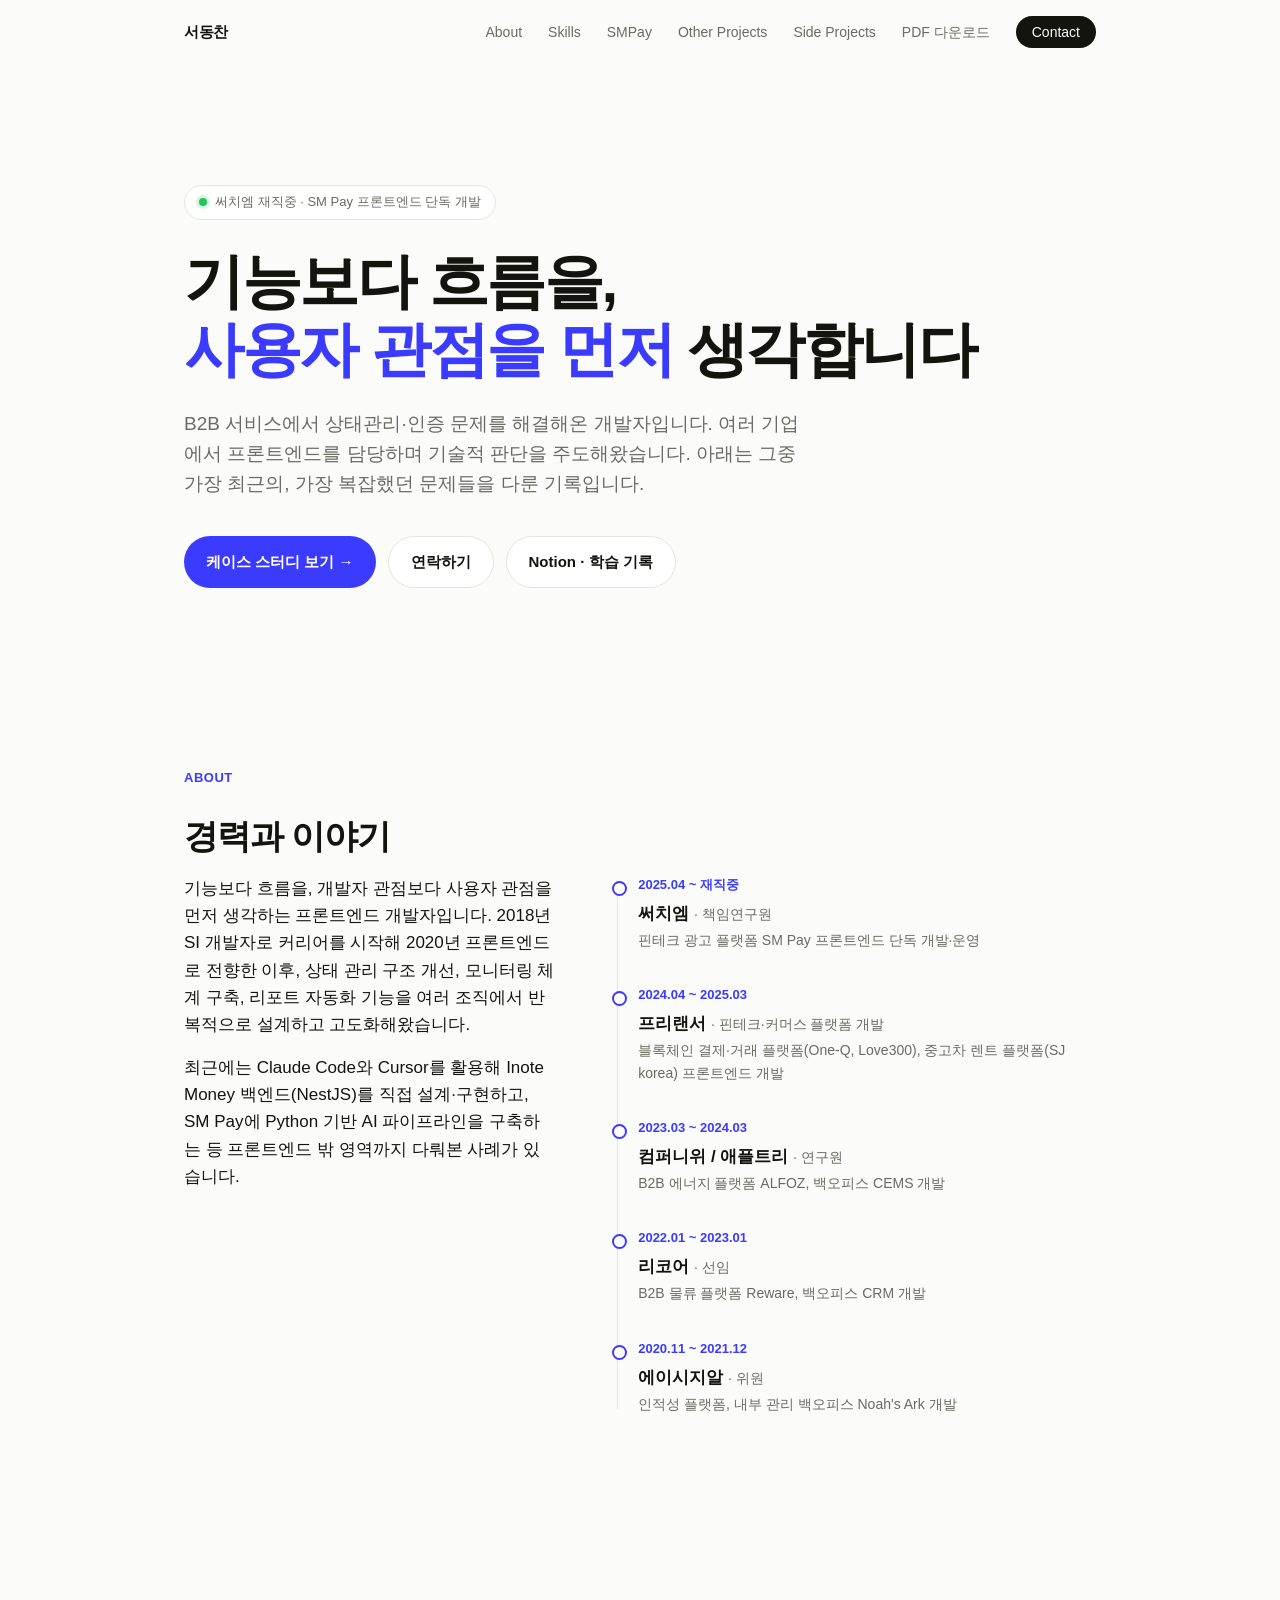
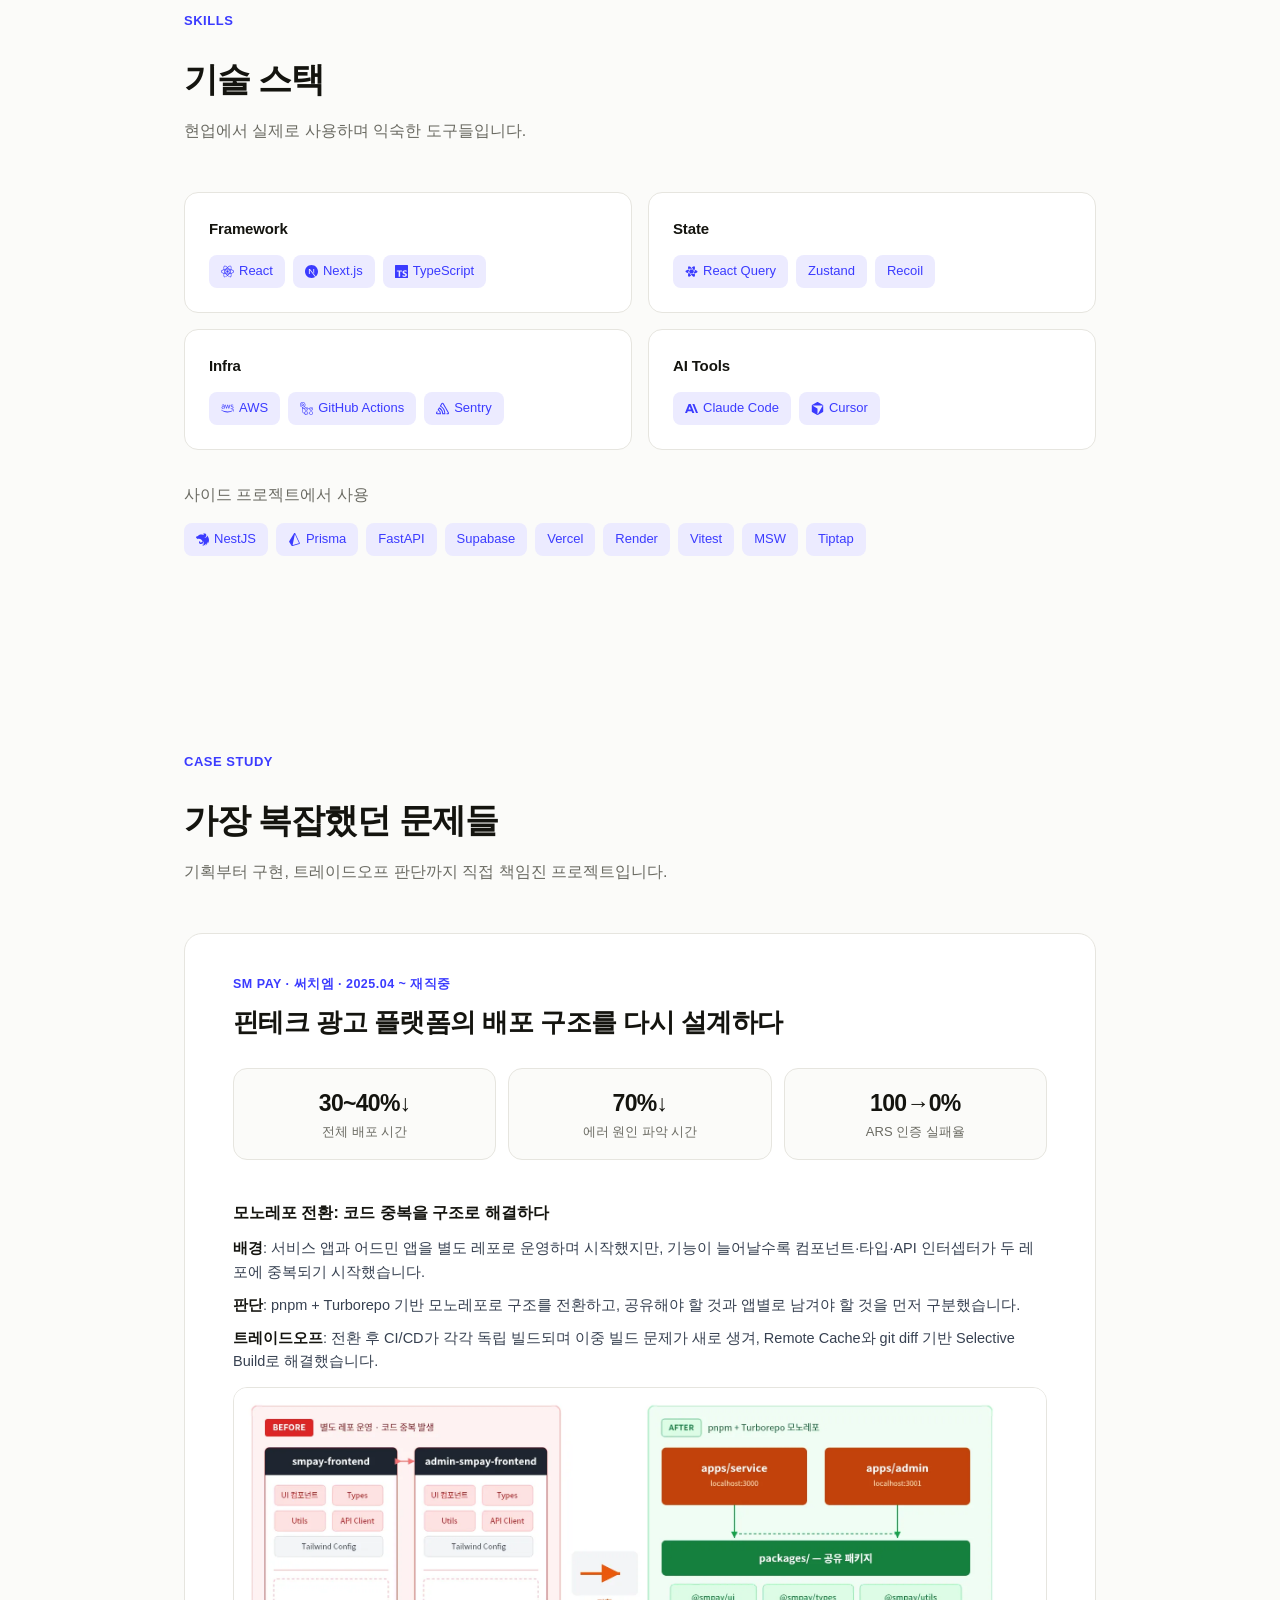
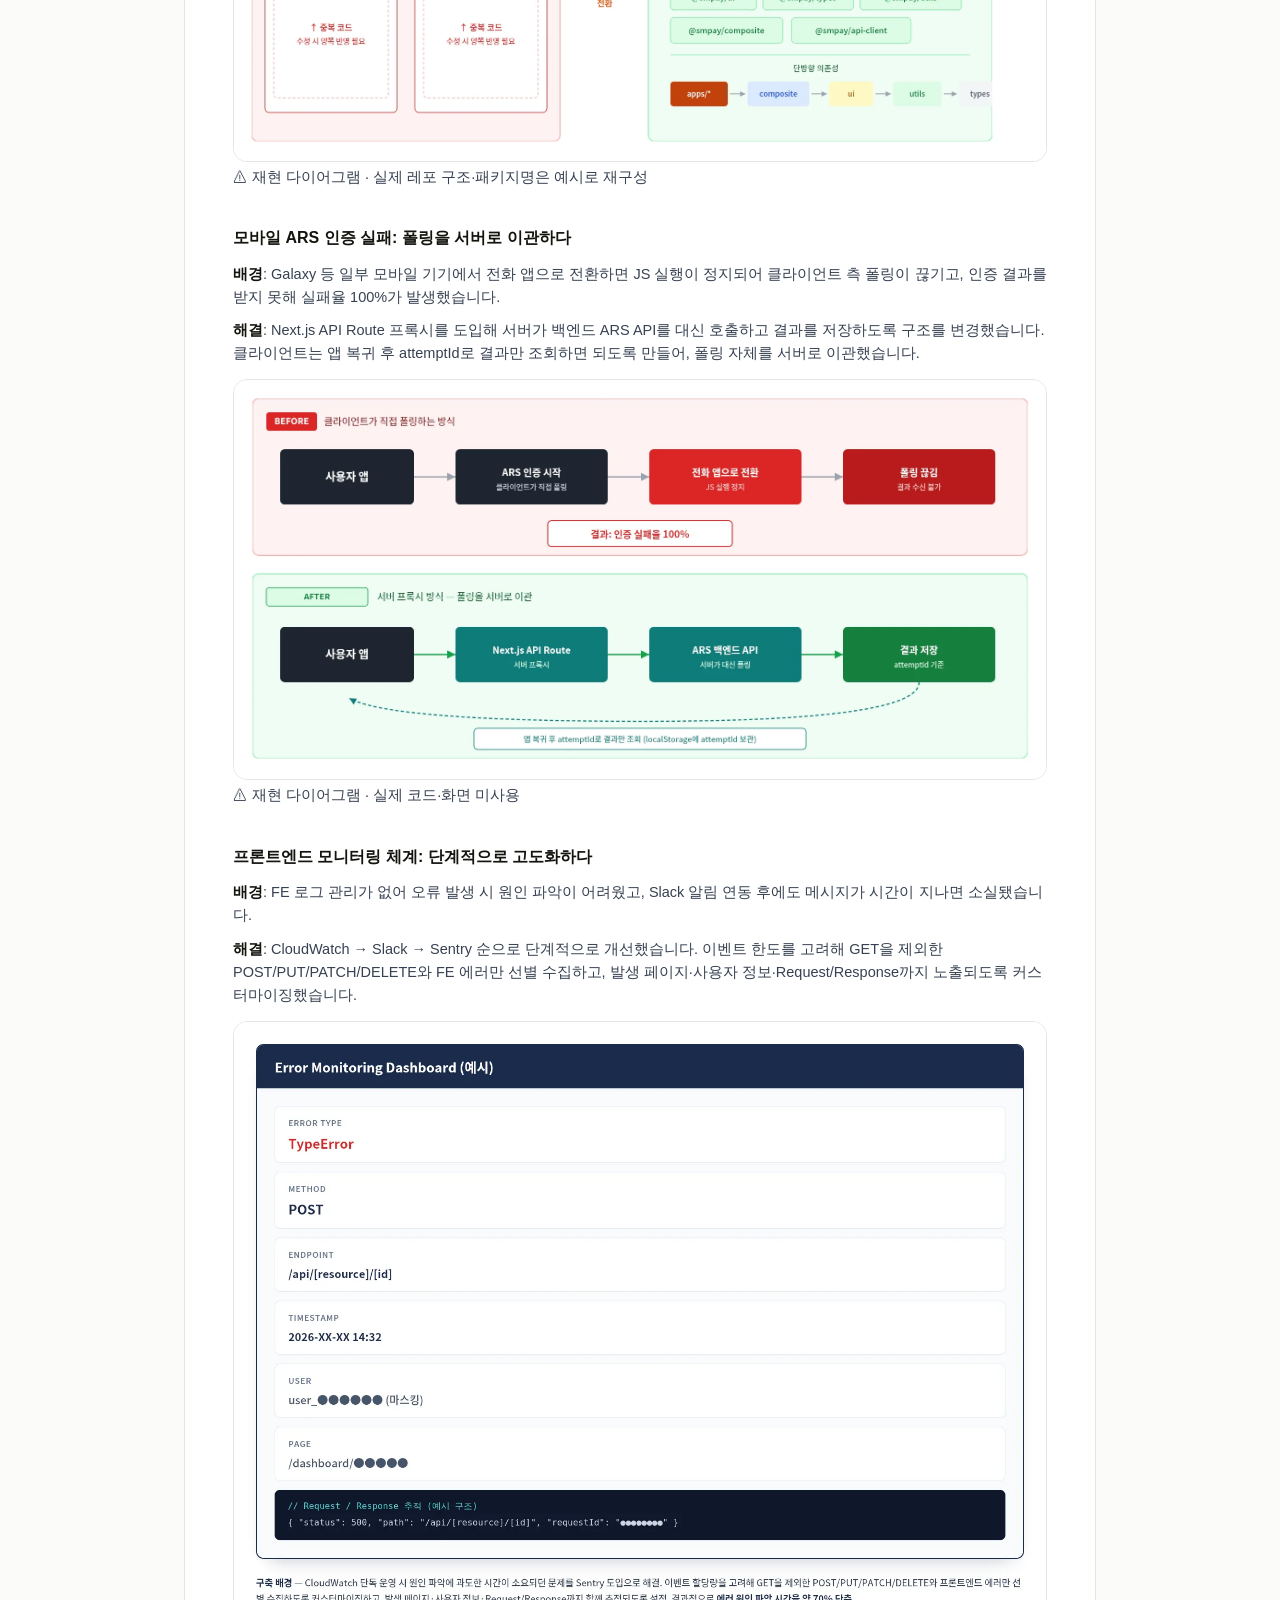
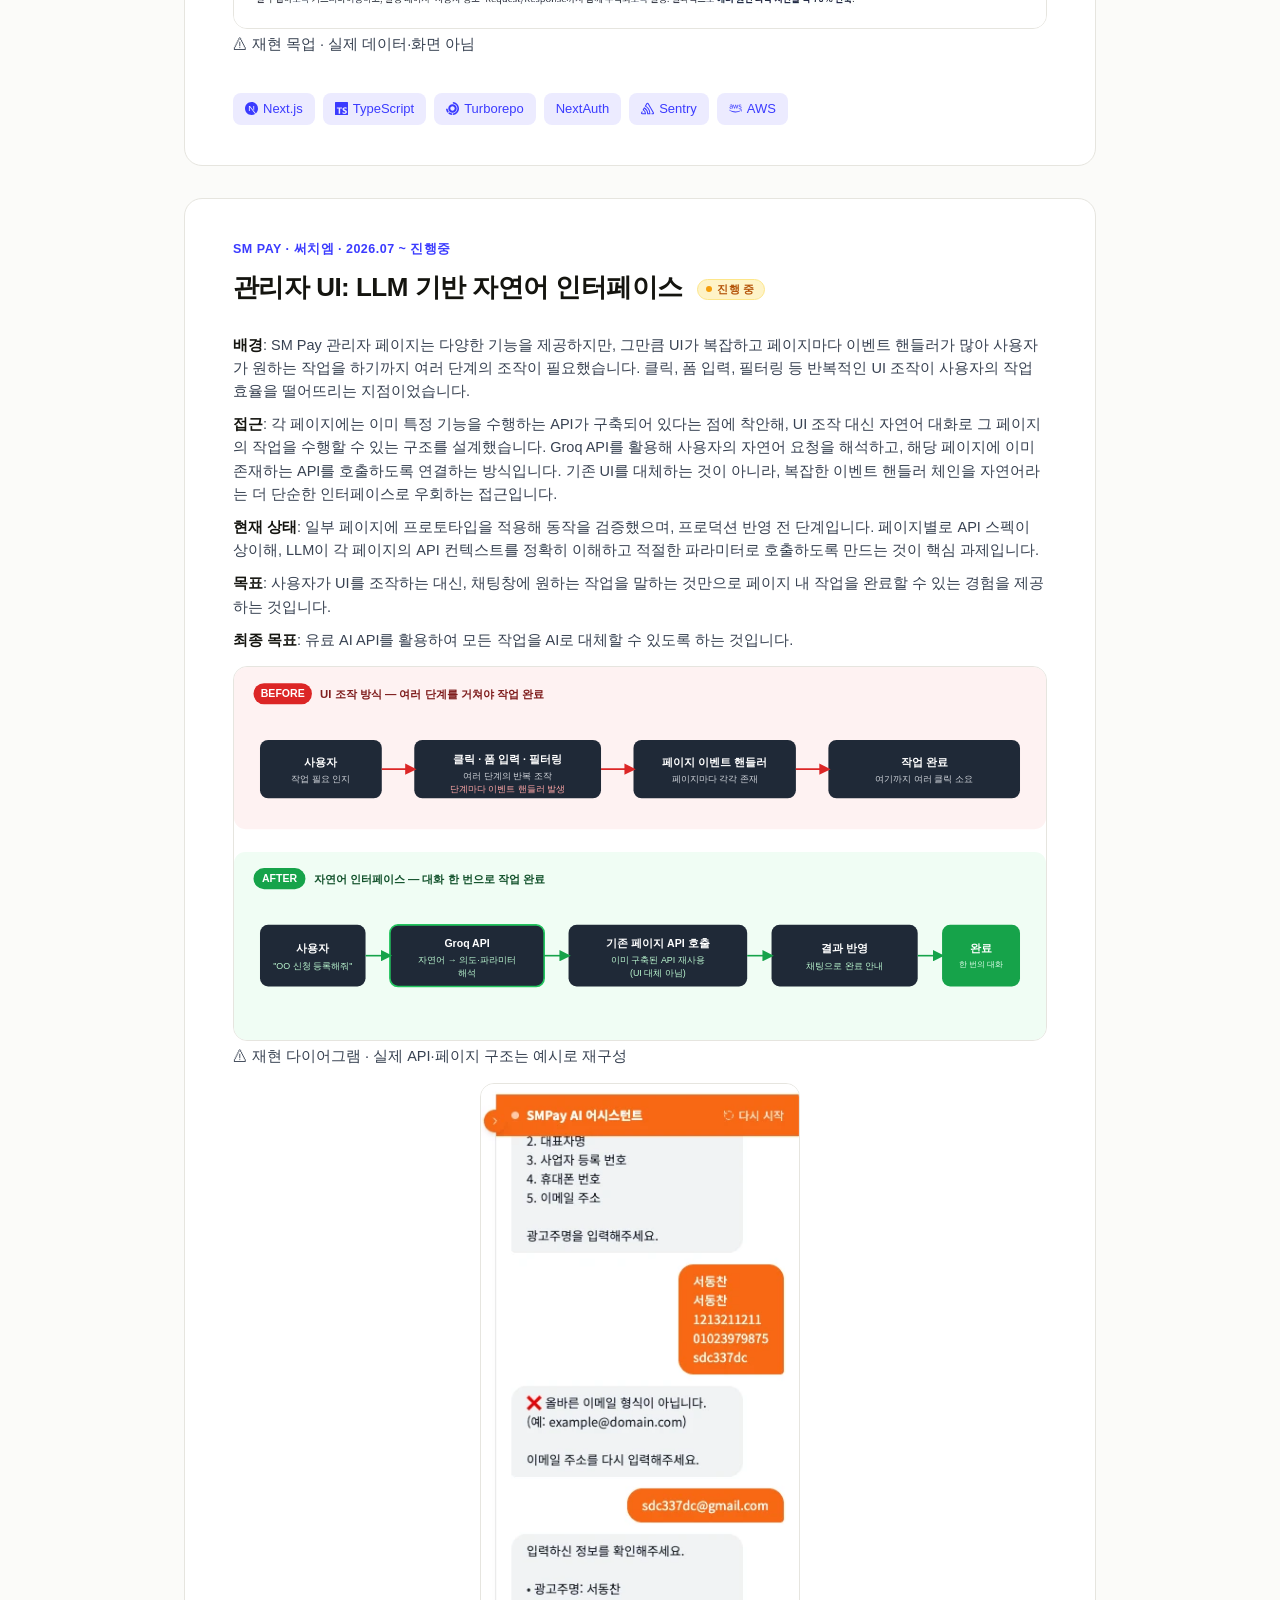
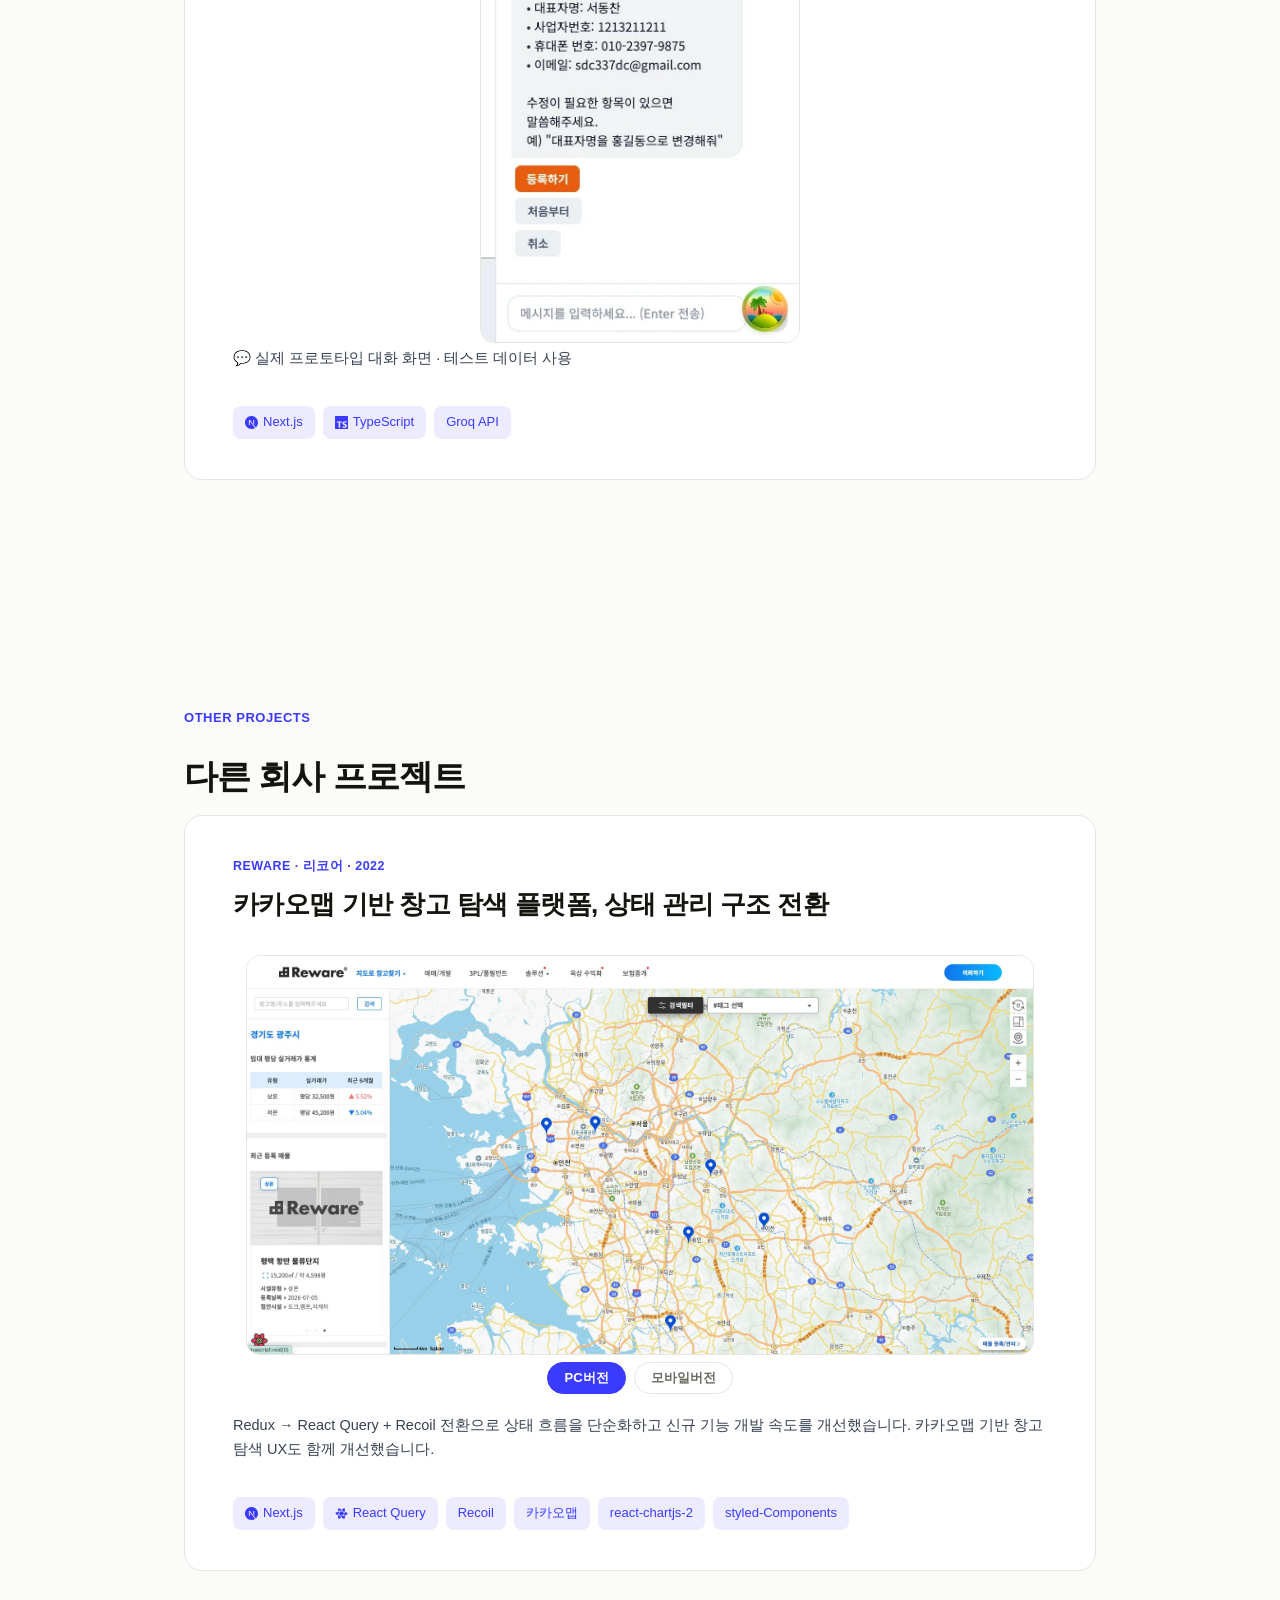
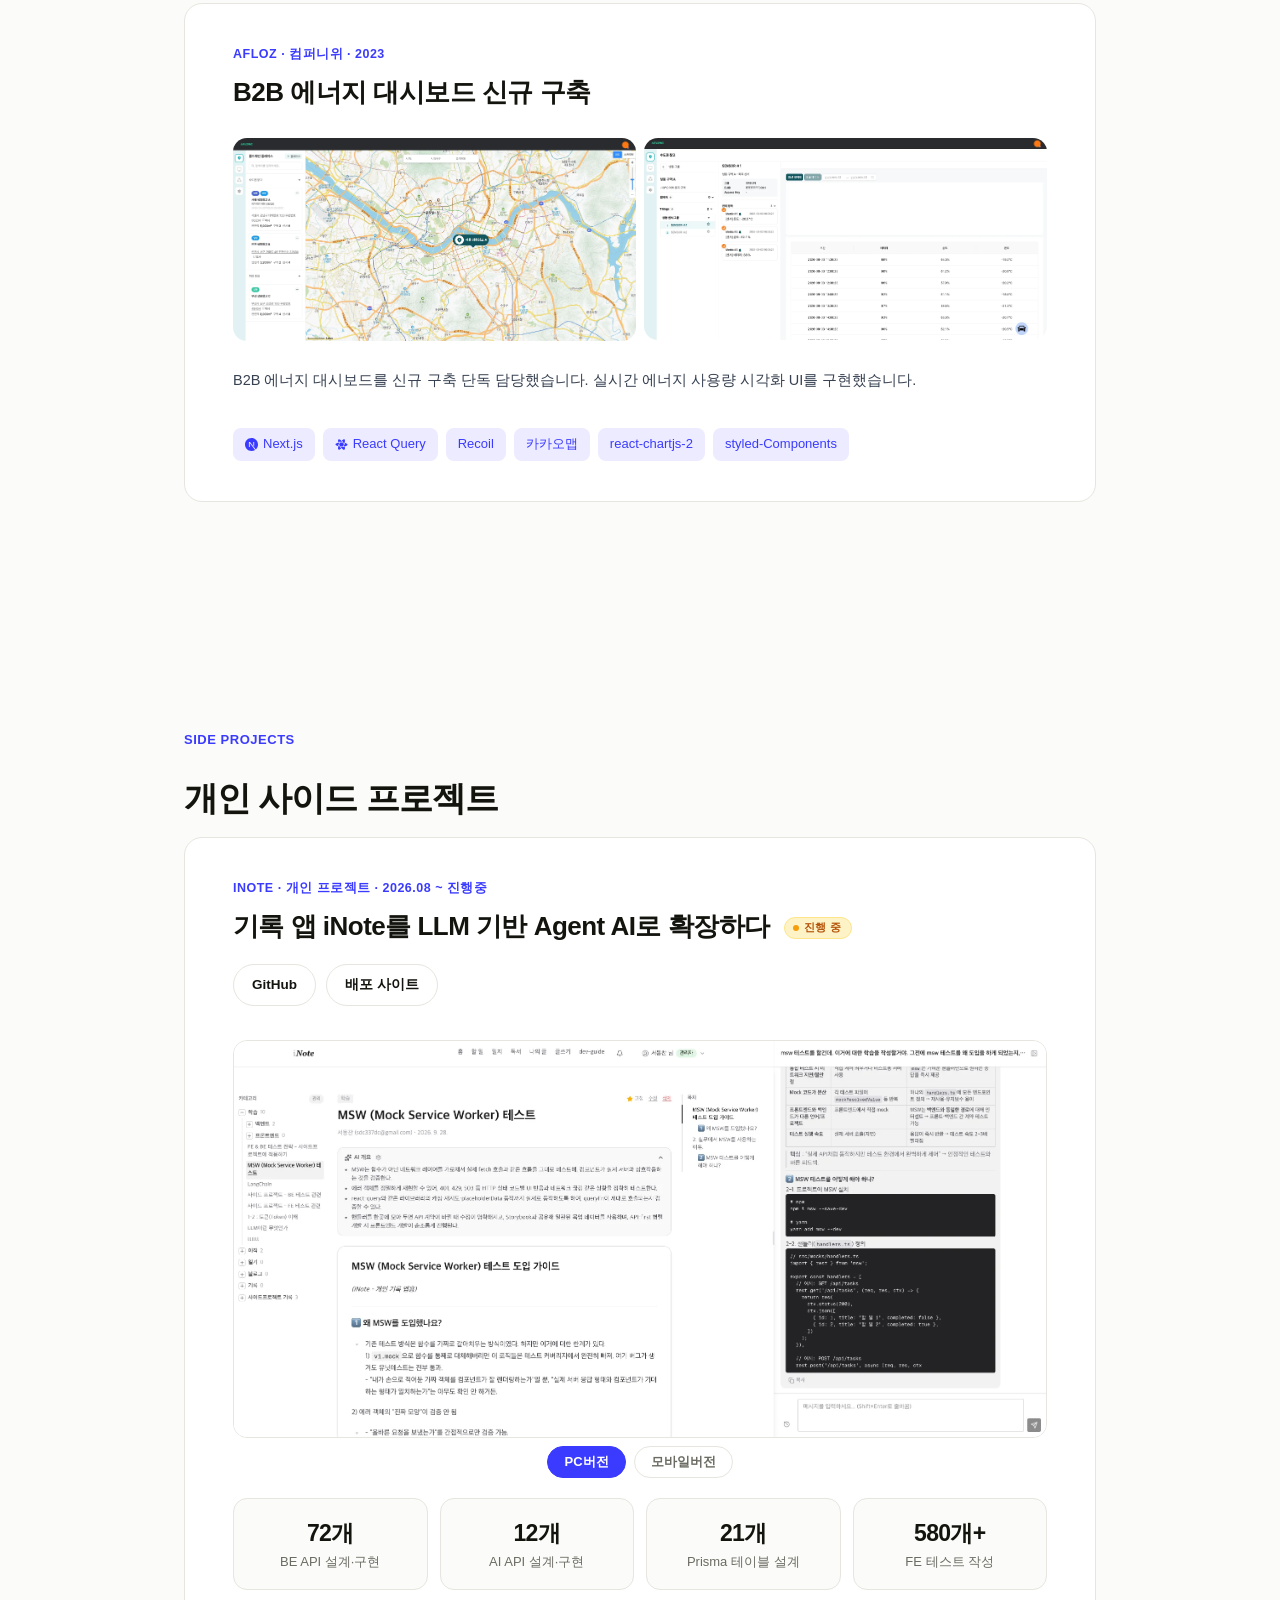
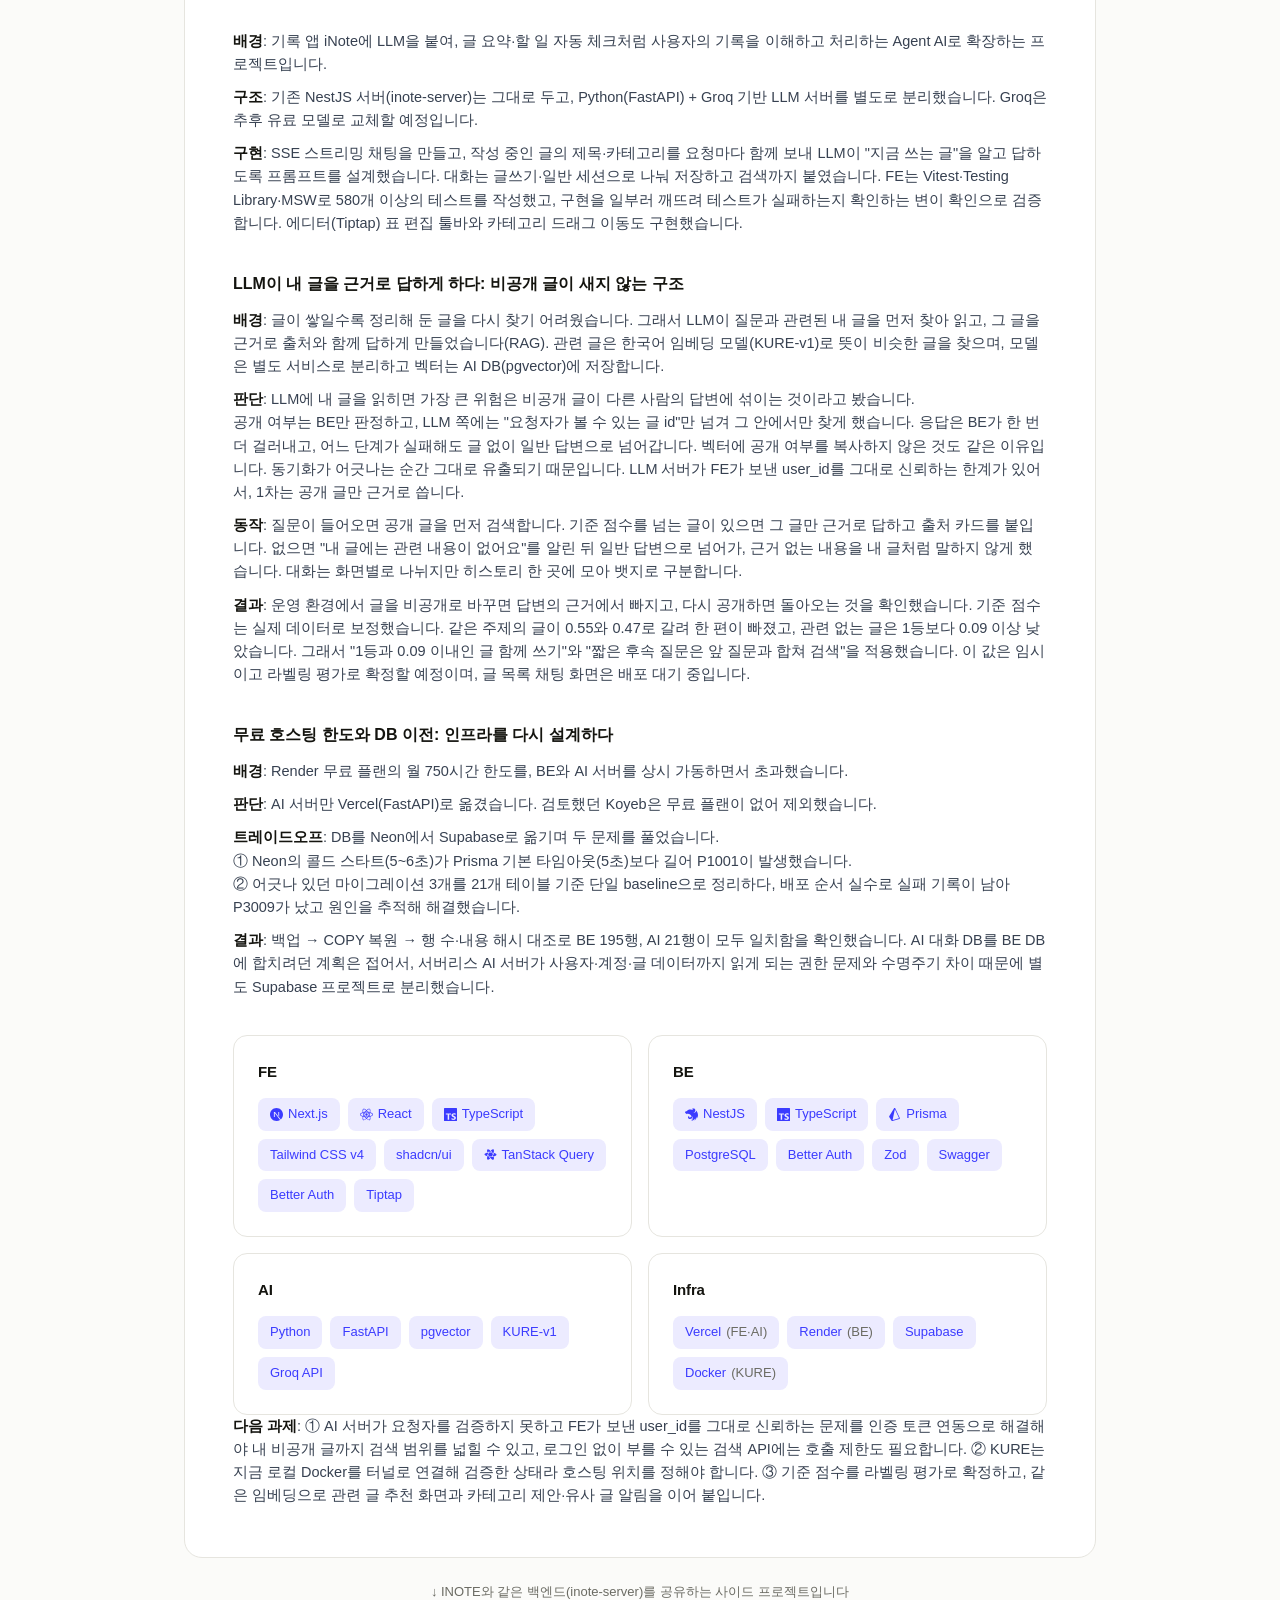
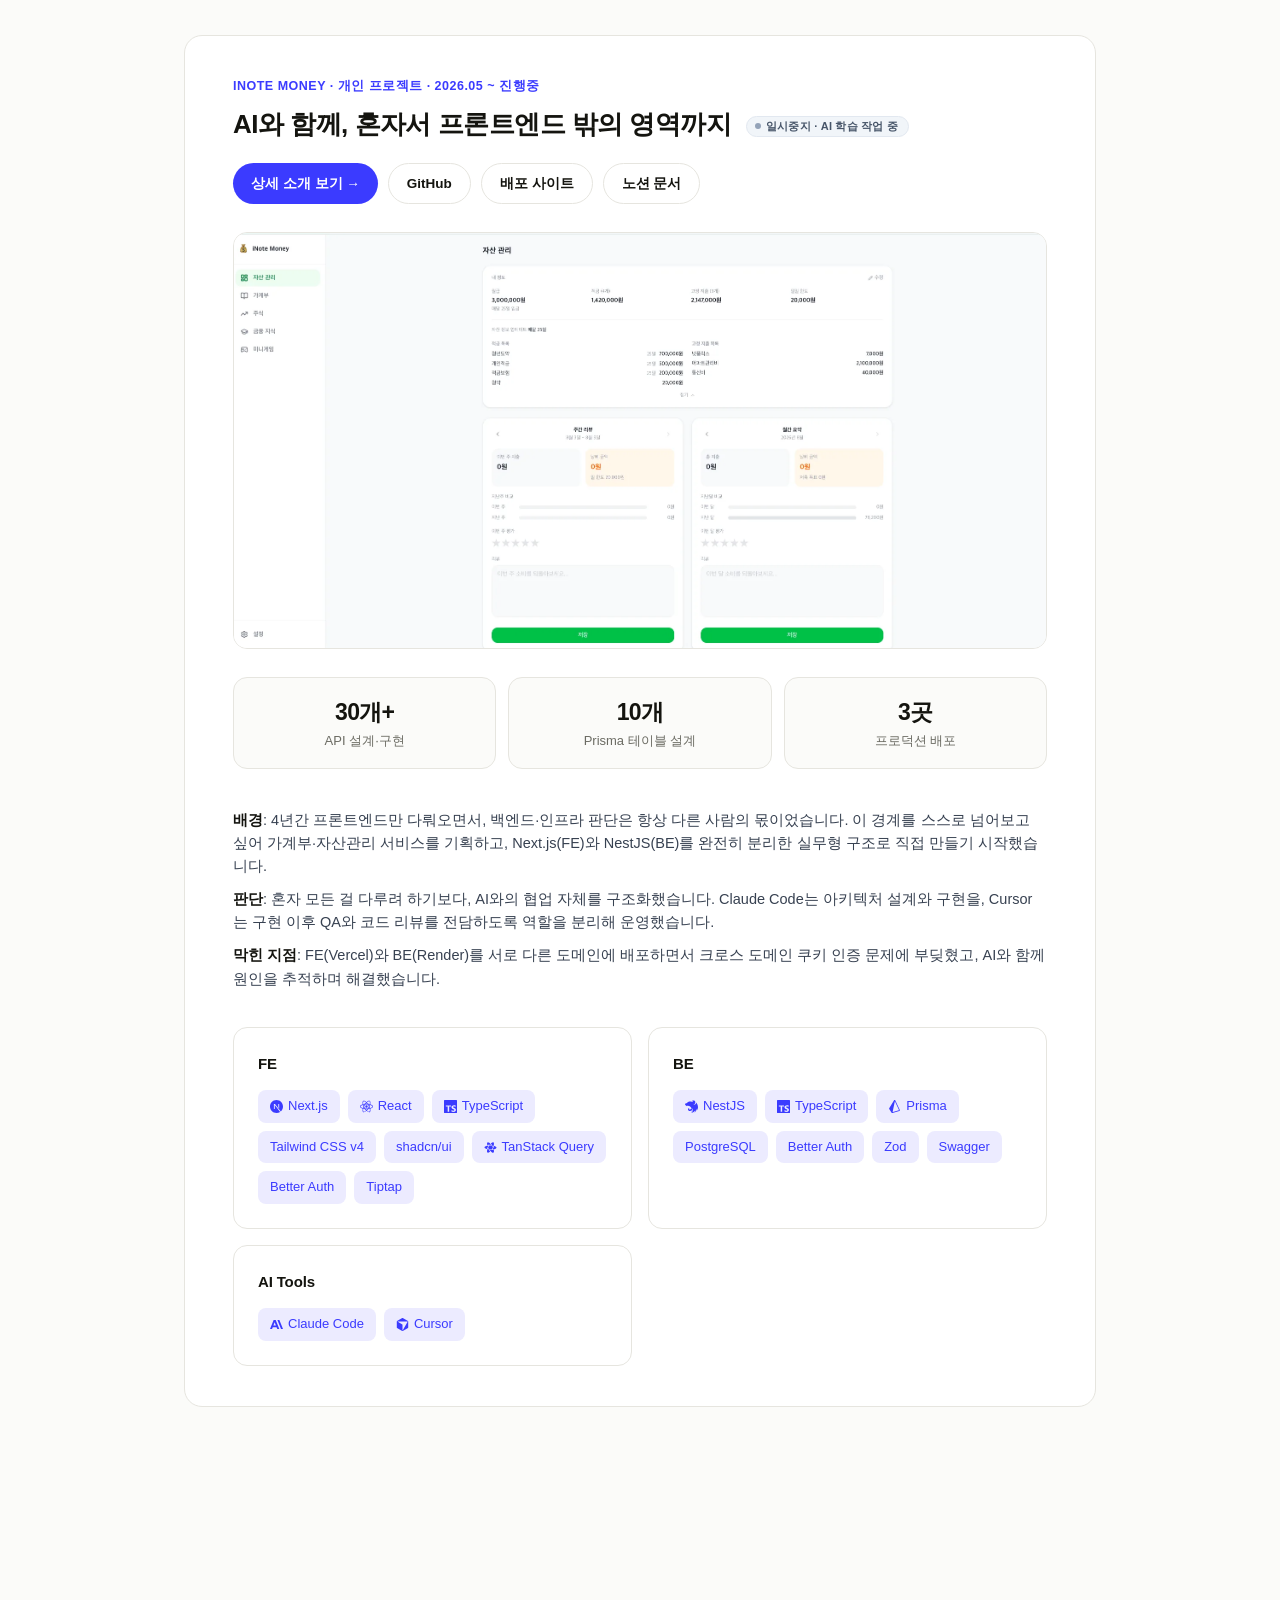
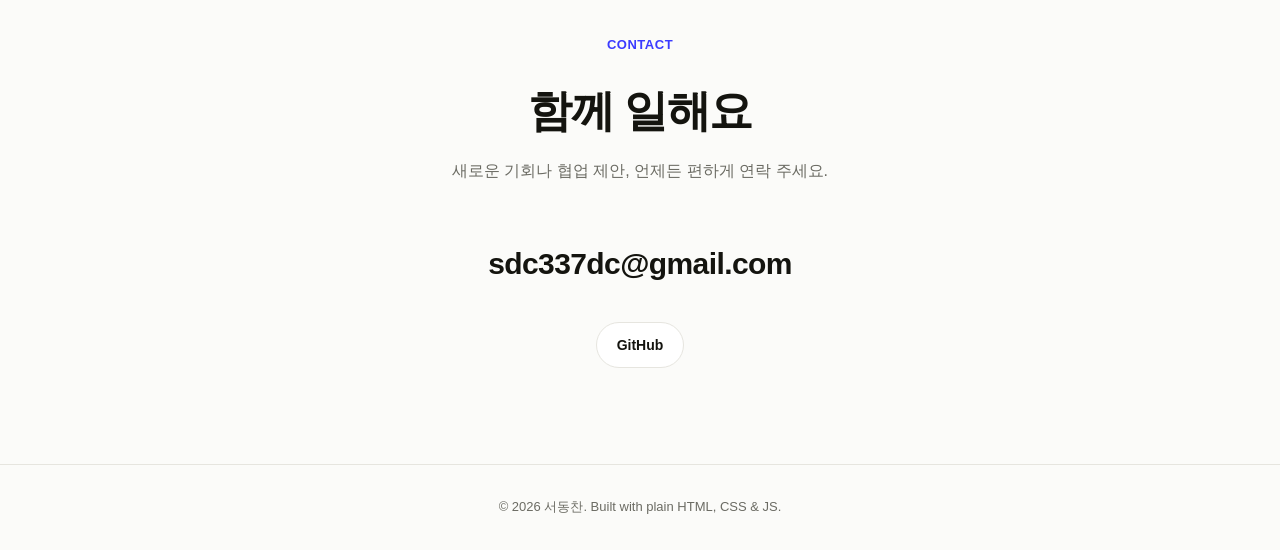
==== commit 4770908b: "content: INOTE 카드를 LLM 근거 답변 중심으로 정리하고 구분자 통일 - 수치 갱신(BE 72, AI 12, FE 테스트 580개+), pgvector 예정 표기 제거" ====
--- a/index.html
+++ b/index.html
@@ -310,27 +310,27 @@
 
           <div class="timeline reveal">
             <div class="tl-item">
-              <div class="tl-period">2025.04 — 재직중</div>
+              <div class="tl-period">2025.04 ~ 재직중</div>
               <div class="tl-role">써치엠 <span style="font-weight:400;color:var(--muted);font-size:14px;">· 책임연구원</span></div>
               <div class="tl-desc">핀테크 광고 플랫폼 SM Pay 프론트엔드 단독 개발·운영</div>
             </div>
             <div class="tl-item">
-              <div class="tl-period">2024.04 — 2025.03</div>
+              <div class="tl-period">2024.04 ~ 2025.03</div>
               <div class="tl-role">프리랜서 <span style="font-weight:400;color:var(--muted);font-size:14px;">· 핀테크·커머스 플랫폼 개발</span></div>
               <div class="tl-desc">블록체인 결제·거래 플랫폼(One-Q, Love300), 중고차 렌트 플랫폼(SJ korea) 프론트엔드 개발</div>
             </div>
             <div class="tl-item">
-              <div class="tl-period">2023.03 — 2024.03</div>
+              <div class="tl-period">2023.03 ~ 2024.03</div>
               <div class="tl-role">컴퍼니위 / 애플트리 <span style="font-weight:400;color:var(--muted);font-size:14px;">· 연구원</span></div>
               <div class="tl-desc">B2B 에너지 플랫폼 ALFOZ, 백오피스 CEMS 개발</div>
             </div>
             <div class="tl-item">
-              <div class="tl-period">2022.01 — 2023.01</div>
+              <div class="tl-period">2022.01 ~ 2023.01</div>
               <div class="tl-role">리코어 <span style="font-weight:400;color:var(--muted);font-size:14px;">· 선임</span></div>
               <div class="tl-desc">B2B 물류 플랫폼 Reware, 백오피스 CRM 개발</div>
             </div>
             <div class="tl-item">
-              <div class="tl-period">2020.11 — 2021.12</div>
+              <div class="tl-period">2020.11 ~ 2021.12</div>
               <div class="tl-role">에이시지알 <span style="font-weight:400;color:var(--muted);font-size:14px;">· 위원</span></div>
               <div class="tl-desc">인적성 플랫폼, 내부 관리 백오피스 Noah's Ark 개발</div>
             </div>
@@ -413,28 +413,28 @@
           </div>
 
           <div class="narrative">
-            <h4>모노레포 전환 — 코드 중복을 구조로 해결하다</h4>
-            <p><span class="label">배경</span> — 서비스 앱과 어드민 앱을 별도 레포로 운영하며 시작했지만, 기능이 늘어날수록 컴포넌트·타입·API 인터셉터가 두 레포에 중복되기 시작했습니다.</p>
-            <p><span class="label">판단</span> — pnpm + Turborepo 기반 모노레포로 구조를 전환하고, 공유해야 할 것과 앱별로 남겨야 할 것을 먼저 구분했습니다.</p>
-            <p><span class="label">트레이드오프</span> — 전환 후 CI/CD가 각각 독립 빌드되며 이중 빌드 문제가 새로 생겨, Remote Cache와 git diff 기반 Selective Build로 해결했습니다.</p>
+            <h4>모노레포 전환: 코드 중복을 구조로 해결하다</h4>
+            <p><span class="label">배경</span>: 서비스 앱과 어드민 앱을 별도 레포로 운영하며 시작했지만, 기능이 늘어날수록 컴포넌트·타입·API 인터셉터가 두 레포에 중복되기 시작했습니다.</p>
+            <p><span class="label">판단</span>: pnpm + Turborepo 기반 모노레포로 구조를 전환하고, 공유해야 할 것과 앱별로 남겨야 할 것을 먼저 구분했습니다.</p>
+            <p><span class="label">트레이드오프</span>: 전환 후 CI/CD가 각각 독립 빌드되며 이중 빌드 문제가 새로 생겨, Remote Cache와 git diff 기반 Selective Build로 해결했습니다.</p>
             <img src="assets/diagram-monorepo.webp" width="1842" height="845" alt="모노레포 Before/After 구조 다이어그램" class="case-diagram" loading="lazy">
-            <p class="case-caption">⚠ 재현 다이어그램 — 실제 레포 구조·패키지명은 예시로 재구성</p>
-          </div>
-
-          <div class="narrative">
-            <h4>모바일 ARS 인증 실패 — 폴링을 서버로 이관하다</h4>
-            <p><span class="label">배경</span> — Galaxy 등 일부 모바일 기기에서 전화 앱으로 전환하면 JS 실행이 정지되어 클라이언트 측 폴링이 끊기고, 인증 결과를 받지 못해 실패율 100%가 발생했습니다.</p>
-            <p><span class="label">해결</span> — Next.js API Route 프록시를 도입해 서버가 백엔드 ARS API를 대신 호출하고 결과를 저장하도록 구조를 변경했습니다. 클라이언트는 앱 복귀 후 attemptId로 결과만 조회하면 되도록 만들어, 폴링 자체를 서버로 이관했습니다.</p>
+            <p class="case-caption">⚠ 재현 다이어그램 · 실제 레포 구조·패키지명은 예시로 재구성</p>
+          </div>
+
+          <div class="narrative">
+            <h4>모바일 ARS 인증 실패: 폴링을 서버로 이관하다</h4>
+            <p><span class="label">배경</span>: Galaxy 등 일부 모바일 기기에서 전화 앱으로 전환하면 JS 실행이 정지되어 클라이언트 측 폴링이 끊기고, 인증 결과를 받지 못해 실패율 100%가 발생했습니다.</p>
+            <p><span class="label">해결</span>: Next.js API Route 프록시를 도입해 서버가 백엔드 ARS API를 대신 호출하고 결과를 저장하도록 구조를 변경했습니다. 클라이언트는 앱 복귀 후 attemptId로 결과만 조회하면 되도록 만들어, 폴링 자체를 서버로 이관했습니다.</p>
             <img src="assets/diagram-ars.webp" width="1760" height="865" alt="ARS 인증 흐름 다이어그램" class="case-diagram" loading="lazy">
-            <p class="case-caption">⚠ 재현 다이어그램 — 실제 코드·화면 미사용</p>
-          </div>
-
-          <div class="narrative">
-            <h4>프론트엔드 모니터링 체계 — 단계적으로 고도화하다</h4>
-            <p><span class="label">배경</span> — FE 로그 관리가 없어 오류 발생 시 원인 파악이 어려웠고, Slack 알림 연동 후에도 메시지가 시간이 지나면 소실됐습니다.</p>
-            <p><span class="label">해결</span> — CloudWatch → Slack → Sentry 순으로 단계적으로 개선했습니다. 이벤트 한도를 고려해 GET을 제외한 POST/PUT/PATCH/DELETE와 FE 에러만 선별 수집하고, 발생 페이지·사용자 정보·Request/Response까지 노출되도록 커스터마이징했습니다.</p>
+            <p class="case-caption">⚠ 재현 다이어그램 · 실제 코드·화면 미사용</p>
+          </div>
+
+          <div class="narrative">
+            <h4>프론트엔드 모니터링 체계: 단계적으로 고도화하다</h4>
+            <p><span class="label">배경</span>: FE 로그 관리가 없어 오류 발생 시 원인 파악이 어려웠고, Slack 알림 연동 후에도 메시지가 시간이 지나면 소실됐습니다.</p>
+            <p><span class="label">해결</span>: CloudWatch → Slack → Sentry 순으로 단계적으로 개선했습니다. 이벤트 한도를 고려해 GET을 제외한 POST/PUT/PATCH/DELETE와 FE 에러만 선별 수집하고, 발생 페이지·사용자 정보·Request/Response까지 노출되도록 커스터마이징했습니다.</p>
             <img src="assets/diagram-monitoring.webp" width="1480" height="1105" alt="모니터링 대시보드 개념 목업" class="case-diagram" loading="lazy">
-            <p class="case-caption">⚠ 재현 목업 — 실제 데이터·화면 아님</p>
+            <p class="case-caption">⚠ 재현 목업 · 실제 데이터·화면 아님</p>
           </div>
 
           <div class="case-tags">
@@ -450,18 +450,18 @@
         <!-- SM PAY: AI ASSISTANT -->
         <article class="case-card reveal" id="smpay-ai">
           <p class="case-label">SM PAY · 써치엠 · 2026.07 ~ 진행중</p>
-          <h3 class="case-title">관리자 UI — LLM 기반 자연어 인터페이스 <span class="wip-badge">진행 중</span></h3>
-
-          <div class="narrative">
-            <p><span class="label">배경</span> — SM Pay 관리자 페이지는 다양한 기능을 제공하지만, 그만큼 UI가 복잡하고 페이지마다 이벤트 핸들러가 많아 사용자가 원하는 작업을 하기까지 여러 단계의 조작이 필요했습니다. 클릭, 폼 입력, 필터링 등 반복적인 UI 조작이 사용자의 작업 효율을 떨어뜨리는 지점이었습니다.</p>
-            <p><span class="label">접근</span> — 각 페이지에는 이미 특정 기능을 수행하는 API가 구축되어 있다는 점에 착안해, UI 조작 대신 자연어 대화로 그 페이지의 작업을 수행할 수 있는 구조를 설계했습니다. Groq API를 활용해 사용자의 자연어 요청을 해석하고, 해당 페이지에 이미 존재하는 API를 호출하도록 연결하는 방식입니다. 기존 UI를 대체하는 것이 아니라, 복잡한 이벤트 핸들러 체인을 자연어라는 더 단순한 인터페이스로 우회하는 접근입니다.</p>
-            <p><span class="label">현재 상태</span> — 일부 페이지에 프로토타입을 적용해 동작을 검증했으며, 프로덕션 반영 전 단계입니다. 페이지별로 API 스펙이 상이해, LLM이 각 페이지의 API 컨텍스트를 정확히 이해하고 적절한 파라미터로 호출하도록 만드는 것이 핵심 과제입니다.</p>
-            <p><span class="label">목표</span> — 사용자가 UI를 조작하는 대신, 채팅창에 원하는 작업을 말하는 것만으로 페이지 내 작업을 완료할 수 있는 경험을 제공하는 것입니다.</p>
-            <p><span class="label">최종 목표</span> — 유료 AI API를 활용하여 모든 작업을 AI로 대체할 수 있도록 하는 것입니다.</p>
+          <h3 class="case-title">관리자 UI: LLM 기반 자연어 인터페이스 <span class="wip-badge">진행 중</span></h3>
+
+          <div class="narrative">
+            <p><span class="label">배경</span>: SM Pay 관리자 페이지는 다양한 기능을 제공하지만, 그만큼 UI가 복잡하고 페이지마다 이벤트 핸들러가 많아 사용자가 원하는 작업을 하기까지 여러 단계의 조작이 필요했습니다. 클릭, 폼 입력, 필터링 등 반복적인 UI 조작이 사용자의 작업 효율을 떨어뜨리는 지점이었습니다.</p>
+            <p><span class="label">접근</span>: 각 페이지에는 이미 특정 기능을 수행하는 API가 구축되어 있다는 점에 착안해, UI 조작 대신 자연어 대화로 그 페이지의 작업을 수행할 수 있는 구조를 설계했습니다. Groq API를 활용해 사용자의 자연어 요청을 해석하고, 해당 페이지에 이미 존재하는 API를 호출하도록 연결하는 방식입니다. 기존 UI를 대체하는 것이 아니라, 복잡한 이벤트 핸들러 체인을 자연어라는 더 단순한 인터페이스로 우회하는 접근입니다.</p>
+            <p><span class="label">현재 상태</span>: 일부 페이지에 프로토타입을 적용해 동작을 검증했으며, 프로덕션 반영 전 단계입니다. 페이지별로 API 스펙이 상이해, LLM이 각 페이지의 API 컨텍스트를 정확히 이해하고 적절한 파라미터로 호출하도록 만드는 것이 핵심 과제입니다.</p>
+            <p><span class="label">목표</span>: 사용자가 UI를 조작하는 대신, 채팅창에 원하는 작업을 말하는 것만으로 페이지 내 작업을 완료할 수 있는 경험을 제공하는 것입니다.</p>
+            <p><span class="label">최종 목표</span>: 유료 AI API를 활용하여 모든 작업을 AI로 대체할 수 있도록 하는 것입니다.</p>
             <img src="assets/diagram-nl-interface.svg" width="1000" height="460" alt="자연어 인터페이스 Before/After 흐름 다이어그램" class="case-diagram" loading="lazy">
-            <p class="case-caption">⚠ 재현 다이어그램 — 실제 API·페이지 구조는 예시로 재구성</p>
+            <p class="case-caption">⚠ 재현 다이어그램 · 실제 API·페이지 구조는 예시로 재구성</p>
             <img src="assets/ai-prompt.webp" width="335" height="904" alt="SM Pay AI 어시스턴트 프롬프트 대화 화면" class="case-diagram narrow" loading="lazy">
-            <p class="case-caption">💬 실제 프로토타입 대화 화면 — 테스트 데이터 사용</p>
+            <p class="case-caption">💬 실제 프로토타입 대화 화면 · 테스트 데이터 사용</p>
           </div>
 
           <div class="case-tags">
@@ -560,27 +560,35 @@
           </div>
 
           <div class="case-impact" id="inote-impact">
-            <div class="stat"><div class="num">68개</div><div class="label">BE API 설계·구현</div></div>
-            <div class="stat"><div class="num">10개</div><div class="label">AI API 설계·구현</div></div>
+            <div class="stat"><div class="num">72개</div><div class="label">BE API 설계·구현</div></div>
+            <div class="stat"><div class="num">12개</div><div class="label">AI API 설계·구현</div></div>
             <div class="stat"><div class="num">21개</div><div class="label">Prisma 테이블 설계</div></div>
-            <div class="stat"><div class="num">305개</div><div class="label">FE 테스트 작성</div></div>
-          </div>
-
-          <div class="narrative">
-            <p><span class="label">배경</span> — AI 모델을 활용해 LLM을 붙이고, 이를 학습시켜 블로그 요약·할 일 자동 체크 등 다양한 기능을 수행하는 agent AI로 발전시키는 것이 목표입니다.</p>
-            <p><span class="label">작업</span> — 기존 inote-server(NestJS)는 그대로 유지하고, Python + Groq(추후 유료 모델로 교체 예정) 기반으로 LLM 전용 서버를 별도로 구성했습니다.</p>
-            <p><span class="label">구현</span> — Groq API로 SSE 스트리밍 채팅을 구축해 응답을 실시간으로 흘려보내도록 만들었습니다. 사용자가 지금 작성 중인 글의 제목·카테고리를 매 요청마다 함께 보내 LLM이 "지금 쓰고 있는 글"을 인지한 채로 대화하도록 프롬프트 구조를 설계했고, 대화는 글쓰기 세션·일반 세션으로 나눠 저장하고 검색까지 붙였습니다. 최근에는 글쓰기 에디터(Tiptap)에 표 편집 툴바(행·열 추가/삭제, 셀 병합/분할, 표 삭제)를 추가했고, 카테고리 관리에 드래그 이동과 낙관적 업데이트를 적용했습니다. FE는 Vitest·Testing Library·MSW로 305개 테스트를 작성했고, 구현을 일부러 망가뜨려 테스트가 실패하는지 확인하는 방식(변이 확인)으로 검증하고 있습니다.</p>
-          </div>
-
-          <div class="narrative">
-            <h4>무료 호스팅 한도와 DB 이전 — 인프라를 다시 설계하다</h4>
-            <p><span class="label">배경</span> — Render 무료 플랜은 월 750시간 한도인데, BE와 AI 서버 두 개를 상시 깨워 두다 보니 이 한도를 초과했습니다.</p>
-            <p><span class="label">판단</span> — AI 서버만 Vercel(Python/FastAPI)로 옮기기로 했습니다. 대안으로 검토했던 Koyeb은 가입 시점에 무료 플랜이 없어 제외했습니다.</p>
-            <p><span class="label">트레이드오프</span> — DB도 Neon에서 Supabase로 옮기는 과정에서, Neon 무료 플랜의 콜드 스타트(약 5~6초)가 Prisma 기본 연결 타임아웃(약 5초)보다 길어 P1001 오류를 겪었습니다. 어긋나 있던 마이그레이션 3개를 테이블 21개 기준 단일 baseline으로 정리했는데, 배포 순서를 잘못 잡아 실패한 마이그레이션 기록이 새 마이그레이션을 막는 P3009 오류까지 겪었고, 원인을 추적해 해결했습니다.</p>
-            <p><span class="label">결과</span> — 백업 → COPY 복원 → 행 수·내용 해시 대조로 데이터를 옮겨 BE 195행, AI 21행 모두 일치함을 확인했습니다. 처음엔 AI 대화 DB를 BE DB에 합치려 했지만, 서버리스 AI 서버가 BE의 사용자·계정·글 데이터까지 읽을 수 있게 되는 권한 문제와 수명주기 차이 때문에 별도 Supabase 프로젝트로 분리하는 쪽으로 판단을 바꿨습니다.</p>
-          </div>
-
-          <div class="skills-grid">
+            <div class="stat"><div class="num">580개+</div><div class="label">FE 테스트 작성</div></div>
+          </div>
+
+                    <div class="narrative">
+            <p><span class="label">배경</span>: 기록 앱 iNote에 LLM을 붙여, 글 요약·할 일 자동 체크처럼 사용자의 기록을 이해하고 처리하는 Agent AI로 확장하는 프로젝트입니다.</p>
+            <p><span class="label">구조</span>: 기존 NestJS 서버(inote-server)는 그대로 두고, Python(FastAPI) + Groq 기반 LLM 서버를 별도로 분리했습니다. Groq은 추후 유료 모델로 교체할 예정입니다.</p>
+            <p><span class="label">구현</span>: SSE 스트리밍 채팅을 만들고, 작성 중인 글의 제목·카테고리를 요청마다 함께 보내 LLM이 "지금 쓰는 글"을 알고 답하도록 프롬프트를 설계했습니다. 대화는 글쓰기·일반 세션으로 나눠 저장하고 검색까지 붙였습니다. FE는 Vitest·Testing Library·MSW로 580개 이상의 테스트를 작성했고, 구현을 일부러 깨뜨려 테스트가 실패하는지 확인하는 변이 확인으로 검증합니다. 에디터(Tiptap) 표 편집 툴바와 카테고리 드래그 이동도 구현했습니다.</p>
+          </div>
+
+          <div class="narrative">
+            <h4>LLM이 내 글을 근거로 답하게 하다: 비공개 글이 새지 않는 구조</h4>
+            <p><span class="label">배경</span>: 글이 쌓일수록 정리해 둔 글을 다시 찾기 어려웠습니다. 그래서 LLM이 질문과 관련된 내 글을 먼저 찾아 읽고, 그 글을 근거로 출처와 함께 답하게 만들었습니다(RAG). 관련 글은 한국어 임베딩 모델(KURE-v1)로 뜻이 비슷한 글을 찾으며, 모델은 별도 서비스로 분리하고 벡터는 AI DB(pgvector)에 저장합니다.</p>
+            <p><span class="label">판단</span>: LLM에 내 글을 읽히면 가장 큰 위험은 비공개 글이 다른 사람의 답변에 섞이는 것이라고 봤습니다.<br>공개 여부는 BE만 판정하고, LLM 쪽에는 "요청자가 볼 수 있는 글 id"만 넘겨 그 안에서만 찾게 했습니다. 응답은 BE가 한 번 더 걸러내고, 어느 단계가 실패해도 글 없이 일반 답변으로 넘어갑니다. 벡터에 공개 여부를 복사하지 않은 것도 같은 이유입니다. 동기화가 어긋나는 순간 그대로 유출되기 때문입니다. LLM 서버가 FE가 보낸 user_id를 그대로 신뢰하는 한계가 있어서, 1차는 공개 글만 근거로 씁니다.</p>
+            <p><span class="label">동작</span>: 질문이 들어오면 공개 글을 먼저 검색합니다. 기준 점수를 넘는 글이 있으면 그 글만 근거로 답하고 출처 카드를 붙입니다. 없으면 "내 글에는 관련 내용이 없어요"를 알린 뒤 일반 답변으로 넘어가, 근거 없는 내용을 내 글처럼 말하지 않게 했습니다. 대화는 화면별로 나뉘지만 히스토리 한 곳에 모아 뱃지로 구분합니다.</p>
+            <p><span class="label">결과</span>: 운영 환경에서 글을 비공개로 바꾸면 답변의 근거에서 빠지고, 다시 공개하면 돌아오는 것을 확인했습니다. 기준 점수는 실제 데이터로 보정했습니다. 같은 주제의 글이 0.55와 0.47로 갈려 한 편이 빠졌고, 관련 없는 글은 1등보다 0.09 이상 낮았습니다. 그래서 "1등과 0.09 이내인 글 함께 쓰기"와 "짧은 후속 질문은 앞 질문과 합쳐 검색"을 적용했습니다. 이 값은 임시이고 라벨링 평가로 확정할 예정이며, 글 목록 채팅 화면은 배포 대기 중입니다.</p>
+          </div>
+
+          <div class="narrative">
+            <h4>무료 호스팅 한도와 DB 이전: 인프라를 다시 설계하다</h4>
+            <p><span class="label">배경</span>: Render 무료 플랜의 월 750시간 한도를, BE와 AI 서버를 상시 가동하면서 초과했습니다.</p>
+            <p><span class="label">판단</span>: AI 서버만 Vercel(FastAPI)로 옮겼습니다. 검토했던 Koyeb은 무료 플랜이 없어 제외했습니다.</p>
+            <p><span class="label">트레이드오프</span>: DB를 Neon에서 Supabase로 옮기며 두 문제를 풀었습니다.<br>① Neon의 콜드 스타트(5~6초)가 Prisma 기본 타임아웃(5초)보다 길어 P1001이 발생했습니다.<br>② 어긋나 있던 마이그레이션 3개를 21개 테이블 기준 단일 baseline으로 정리하다, 배포 순서 실수로 실패 기록이 남아 P3009가 났고 원인을 추적해 해결했습니다.</p>
+            <p><span class="label">결과</span>: 백업 → COPY 복원 → 행 수·내용 해시 대조로 BE 195행, AI 21행이 모두 일치함을 확인했습니다. AI 대화 DB를 BE DB에 합치려던 계획은 접어서, 서버리스 AI 서버가 사용자·계정·글 데이터까지 읽게 되는 권한 문제와 수명주기 차이 때문에 별도 Supabase 프로젝트로 분리했습니다.</p>
+          </div>
+
+<div class="skills-grid">
             <div class="skill-card reveal">
               <h3>FE</h3>
               <div class="chips">
@@ -611,7 +619,8 @@
               <div class="chips">
                 <span class="chip">Python</span>
                 <span class="chip">FastAPI</span>
-                <span class="chip">pgvector <span style="font-weight:500;color:var(--muted);">(예정)</span></span>
+                <span class="chip">pgvector</span>
+                <span class="chip">KURE-v1</span>
                 <span class="chip">Groq API</span>
               </div>
             </div>
@@ -621,12 +630,13 @@
                 <span class="chip">Vercel <span style="font-weight:500;color:var(--muted);">(FE·AI)</span></span>
                 <span class="chip">Render <span style="font-weight:500;color:var(--muted);">(BE)</span></span>
                 <span class="chip">Supabase</span>
+                <span class="chip">Docker <span style="font-weight:500;color:var(--muted);">(KURE)</span></span>
               </div>
             </div>
           </div>
 
           <div class="narrative">
-            <p><span class="label">다음 과제</span> — 한국어 임베딩 모델(KURE-v1) 기반 기능입니다. 임베딩은 글을 "뜻이 비슷하면 가까운 숫자 묶음(벡터)"으로 바꾸는 방식으로, 이를 이용해 관련 글 추천 → 카테고리 제안·유사 글 알림 → 내 글 기반 AI 답변(RAG) 순으로 만들어 갈 계획입니다. 임베딩 서비스와 벡터 저장·동기화는 로컬에서 구현해, 비공개 글이 다른 사용자 결과에 나오지 않는 것까지 실제 데이터로 확인했고(운영 배포 전), 지금은 관련 글 추천 API를 만들고 있습니다. 공개 범위는 BE가 판정해 "요청자가 볼 수 있는 글 목록"만 AI에 넘기고 AI는 그 안에서만 순위를 매기는 구조라, AI가 후보 밖의 글을 돌려줄 수 없습니다. 다만 내 비공개 글까지 AI가 검색하려면 AI 서버가 요청자를 검증해야 하는데 현재는 FE가 전달한 user_id를 그대로 신뢰하고 있어, RAG에 앞서 인증 토큰 연동을 먼저 해결할 계획입니다.</p>
+            <p><span class="label">다음 과제</span>: ① AI 서버가 요청자를 검증하지 못하고 FE가 보낸 user_id를 그대로 신뢰하는 문제를 인증 토큰 연동으로 해결해야 내 비공개 글까지 검색 범위를 넓힐 수 있고, 로그인 없이 부를 수 있는 검색 API에는 호출 제한도 필요합니다. ② KURE는 지금 로컬 Docker를 터널로 연결해 검증한 상태라 호스팅 위치를 정해야 합니다. ③ 기준 점수를 라벨링 평가로 확정하고, 같은 임베딩으로 관련 글 추천 화면과 카테고리 제안·유사 글 알림을 이어 붙입니다.</p>
           </div>
         </article>
 
@@ -652,9 +662,9 @@
           </div>
 
           <div class="narrative">
-            <p><span class="label">배경</span> — 4년간 프론트엔드만 다뤄오면서, 백엔드·인프라 판단은 항상 다른 사람의 몫이었습니다. 이 경계를 스스로 넘어보고 싶어 가계부·자산관리 서비스를 기획하고, Next.js(FE)와 NestJS(BE)를 완전히 분리한 실무형 구조로 직접 만들기 시작했습니다.</p>
-            <p><span class="label">판단</span> — 혼자 모든 걸 다루려 하기보다, AI와의 협업 자체를 구조화했습니다. Claude Code는 아키텍처 설계와 구현을, Cursor는 구현 이후 QA와 코드 리뷰를 전담하도록 역할을 분리해 운영했습니다.</p>
-            <p><span class="label">막힌 지점</span> — FE(Vercel)와 BE(Render)를 서로 다른 도메인에 배포하면서 크로스 도메인 쿠키 인증 문제에 부딪혔고, AI와 함께 원인을 추적하며 해결했습니다.</p>
+            <p><span class="label">배경</span>: 4년간 프론트엔드만 다뤄오면서, 백엔드·인프라 판단은 항상 다른 사람의 몫이었습니다. 이 경계를 스스로 넘어보고 싶어 가계부·자산관리 서비스를 기획하고, Next.js(FE)와 NestJS(BE)를 완전히 분리한 실무형 구조로 직접 만들기 시작했습니다.</p>
+            <p><span class="label">판단</span>: 혼자 모든 걸 다루려 하기보다, AI와의 협업 자체를 구조화했습니다. Claude Code는 아키텍처 설계와 구현을, Cursor는 구현 이후 QA와 코드 리뷰를 전담하도록 역할을 분리해 운영했습니다.</p>
+            <p><span class="label">막힌 지점</span>: FE(Vercel)와 BE(Render)를 서로 다른 도메인에 배포하면서 크로스 도메인 쿠키 인증 문제에 부딪혔고, AI와 함께 원인을 추적하며 해결했습니다.</p>
           </div>
 
           <div class="skills-grid">
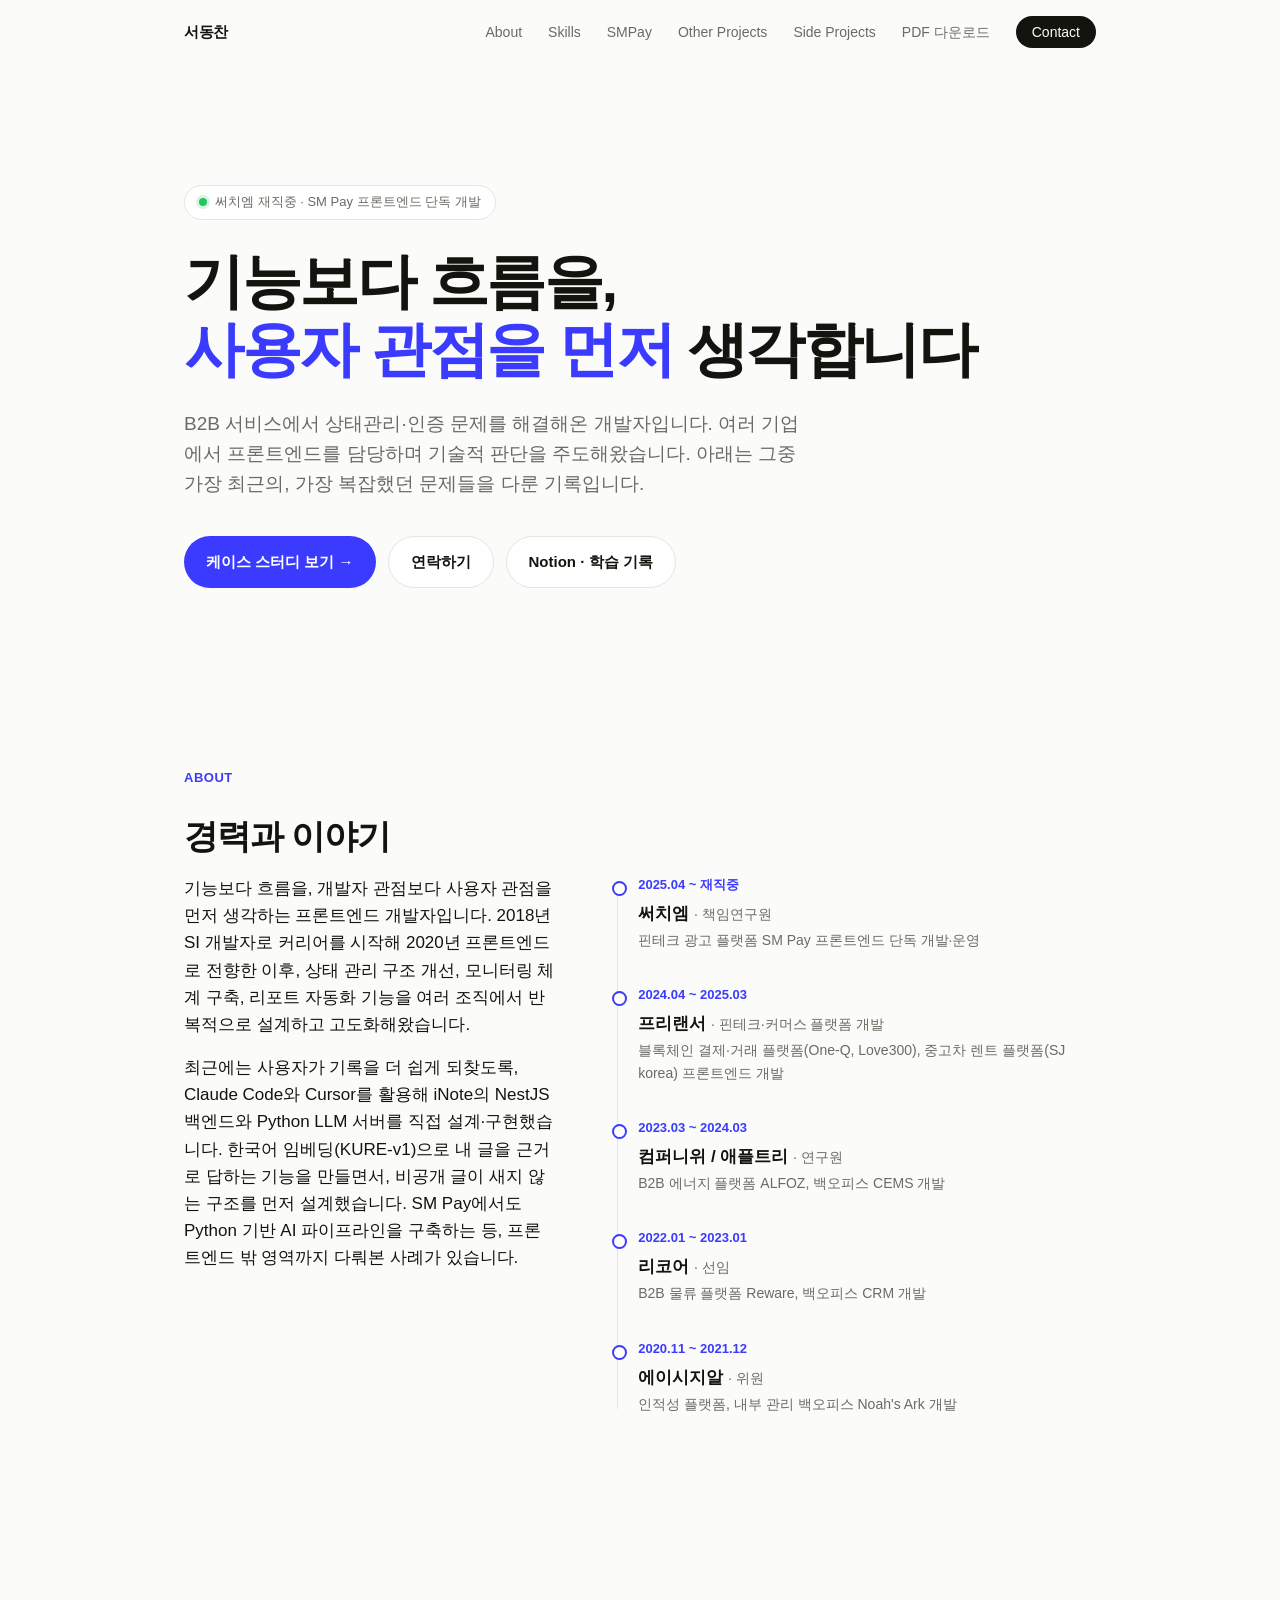
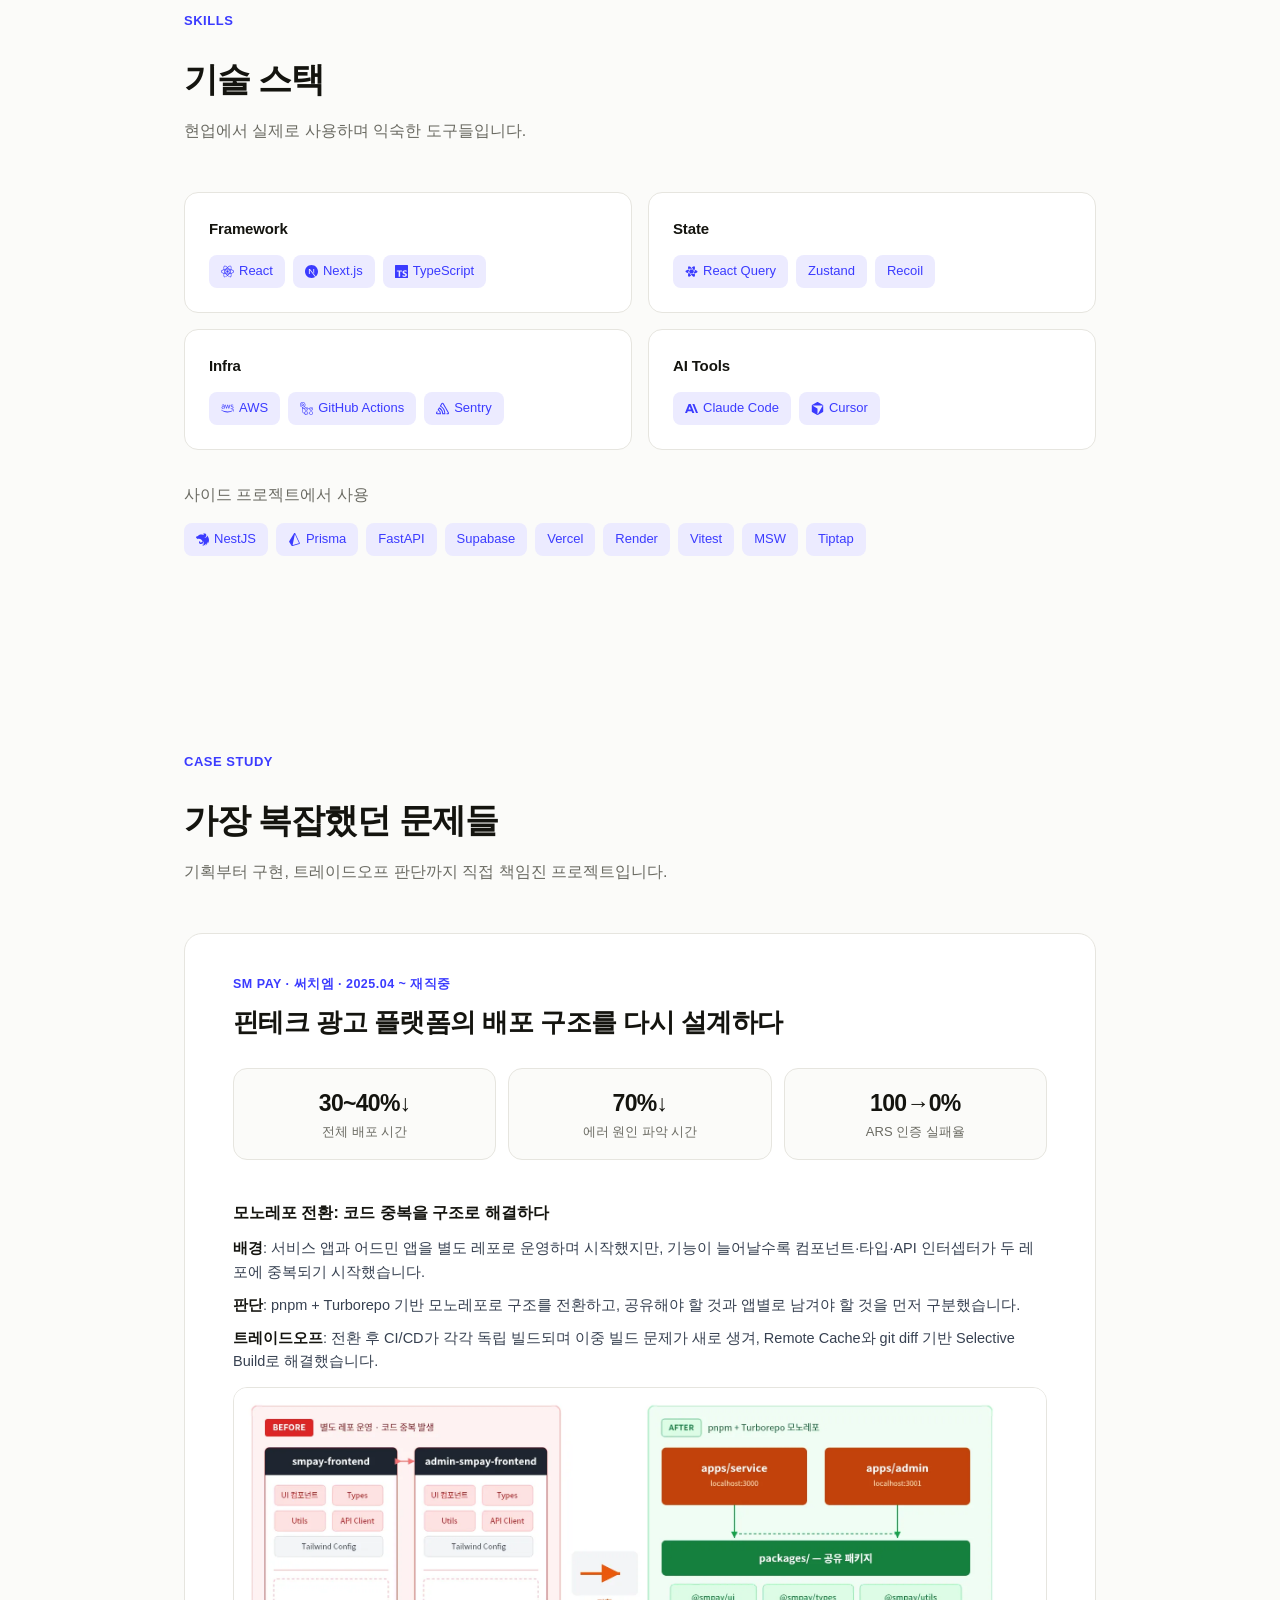
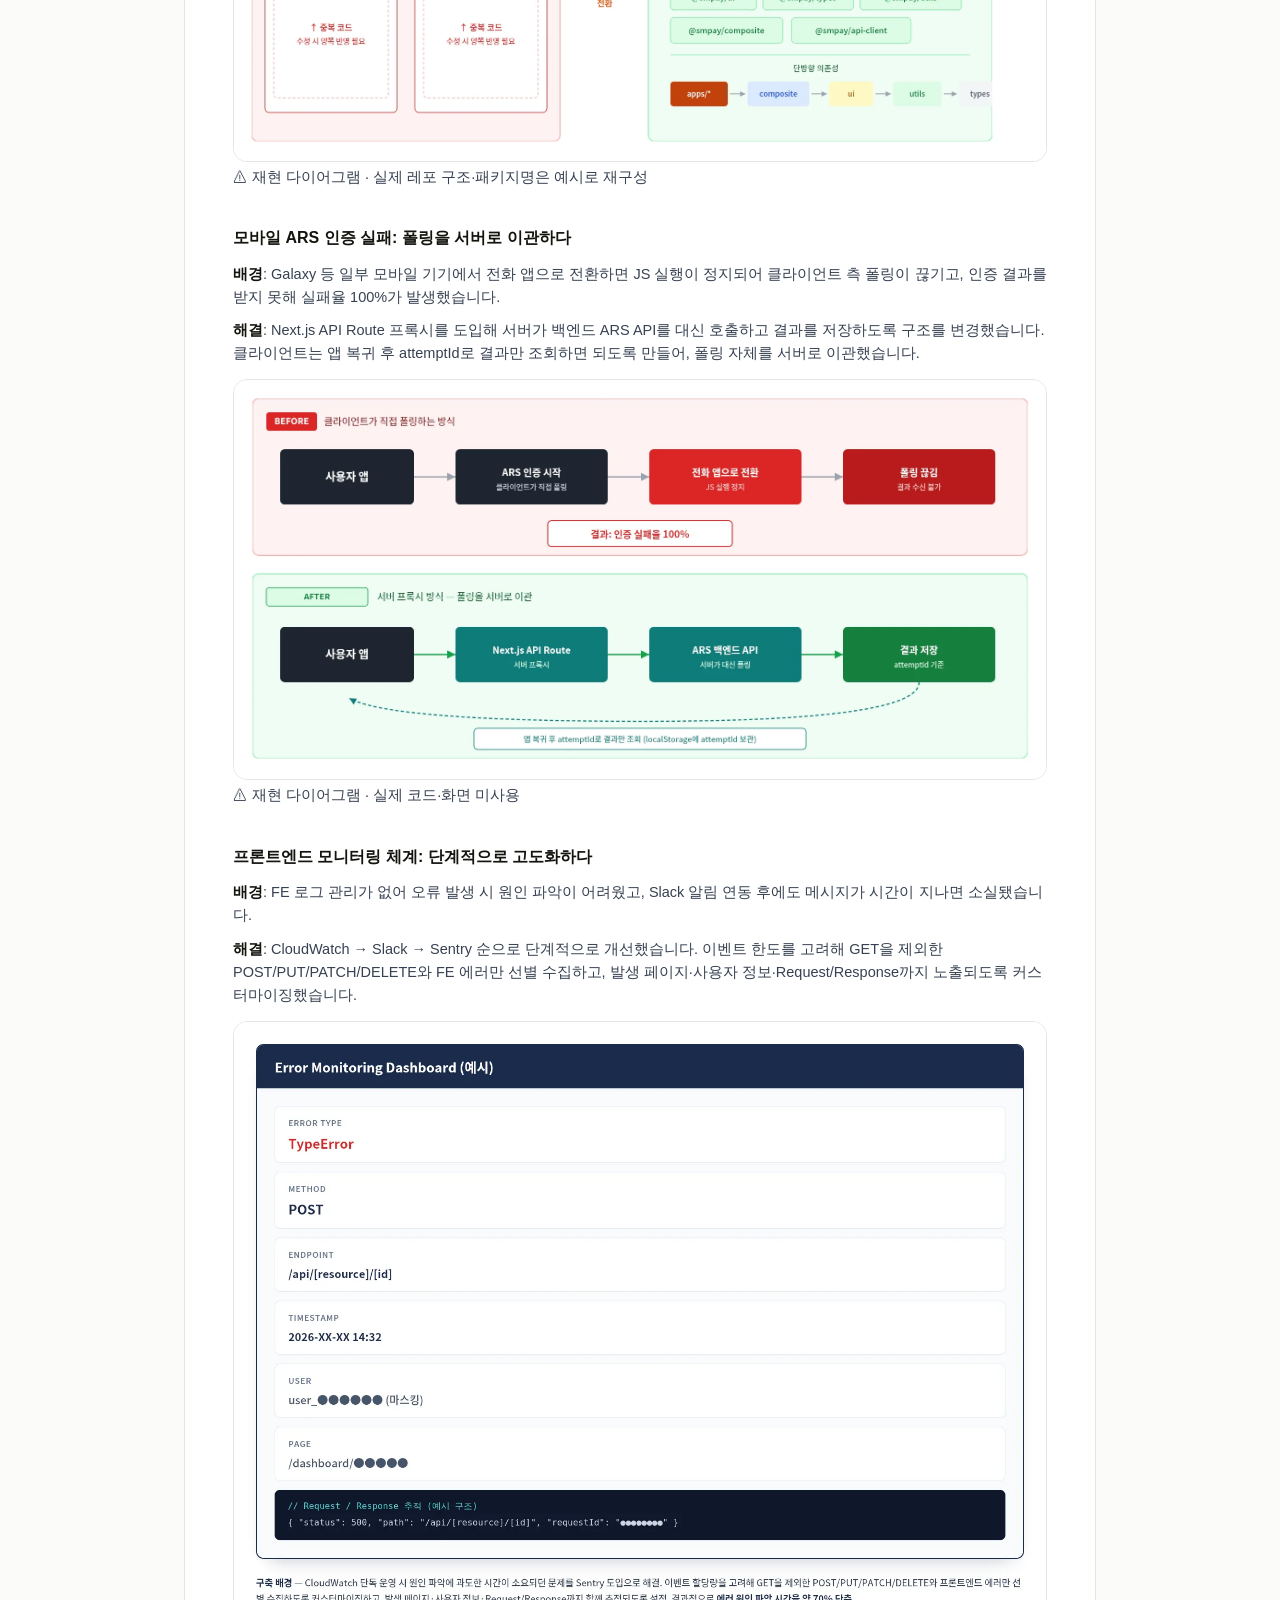
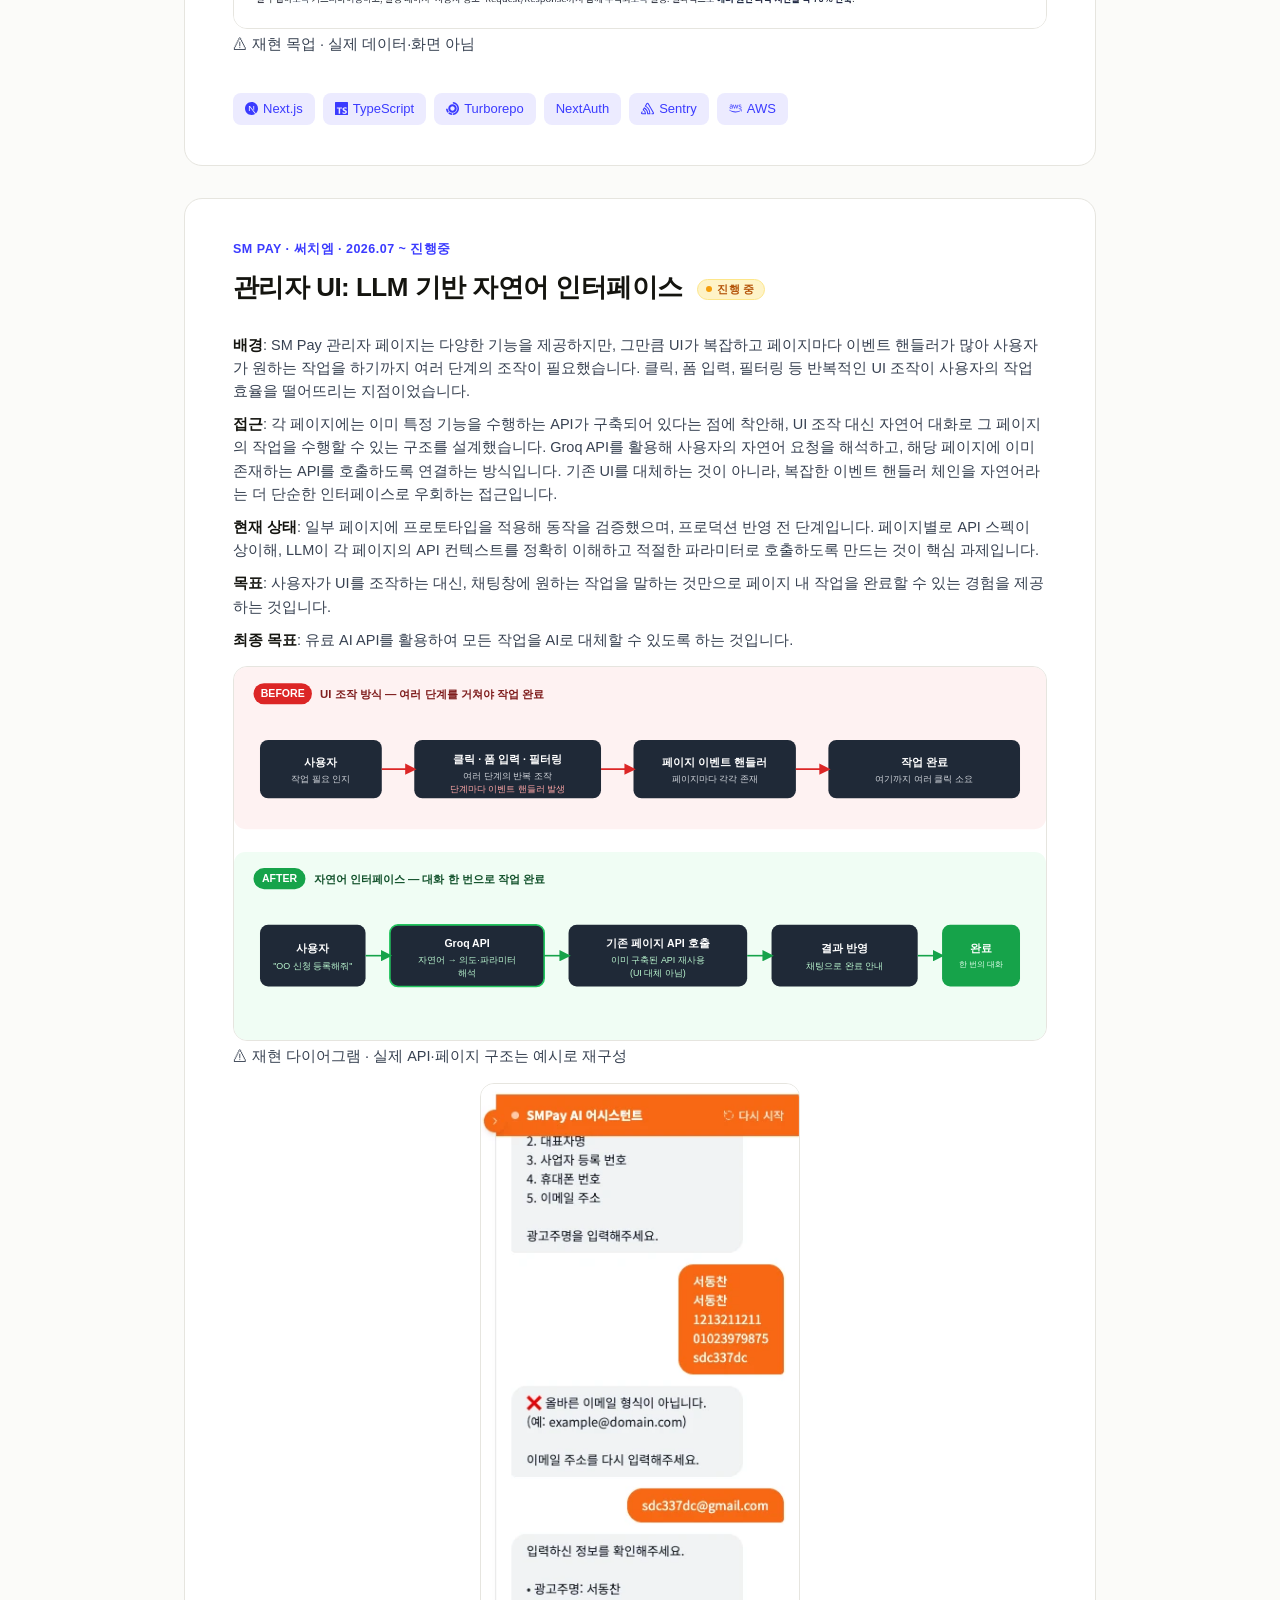
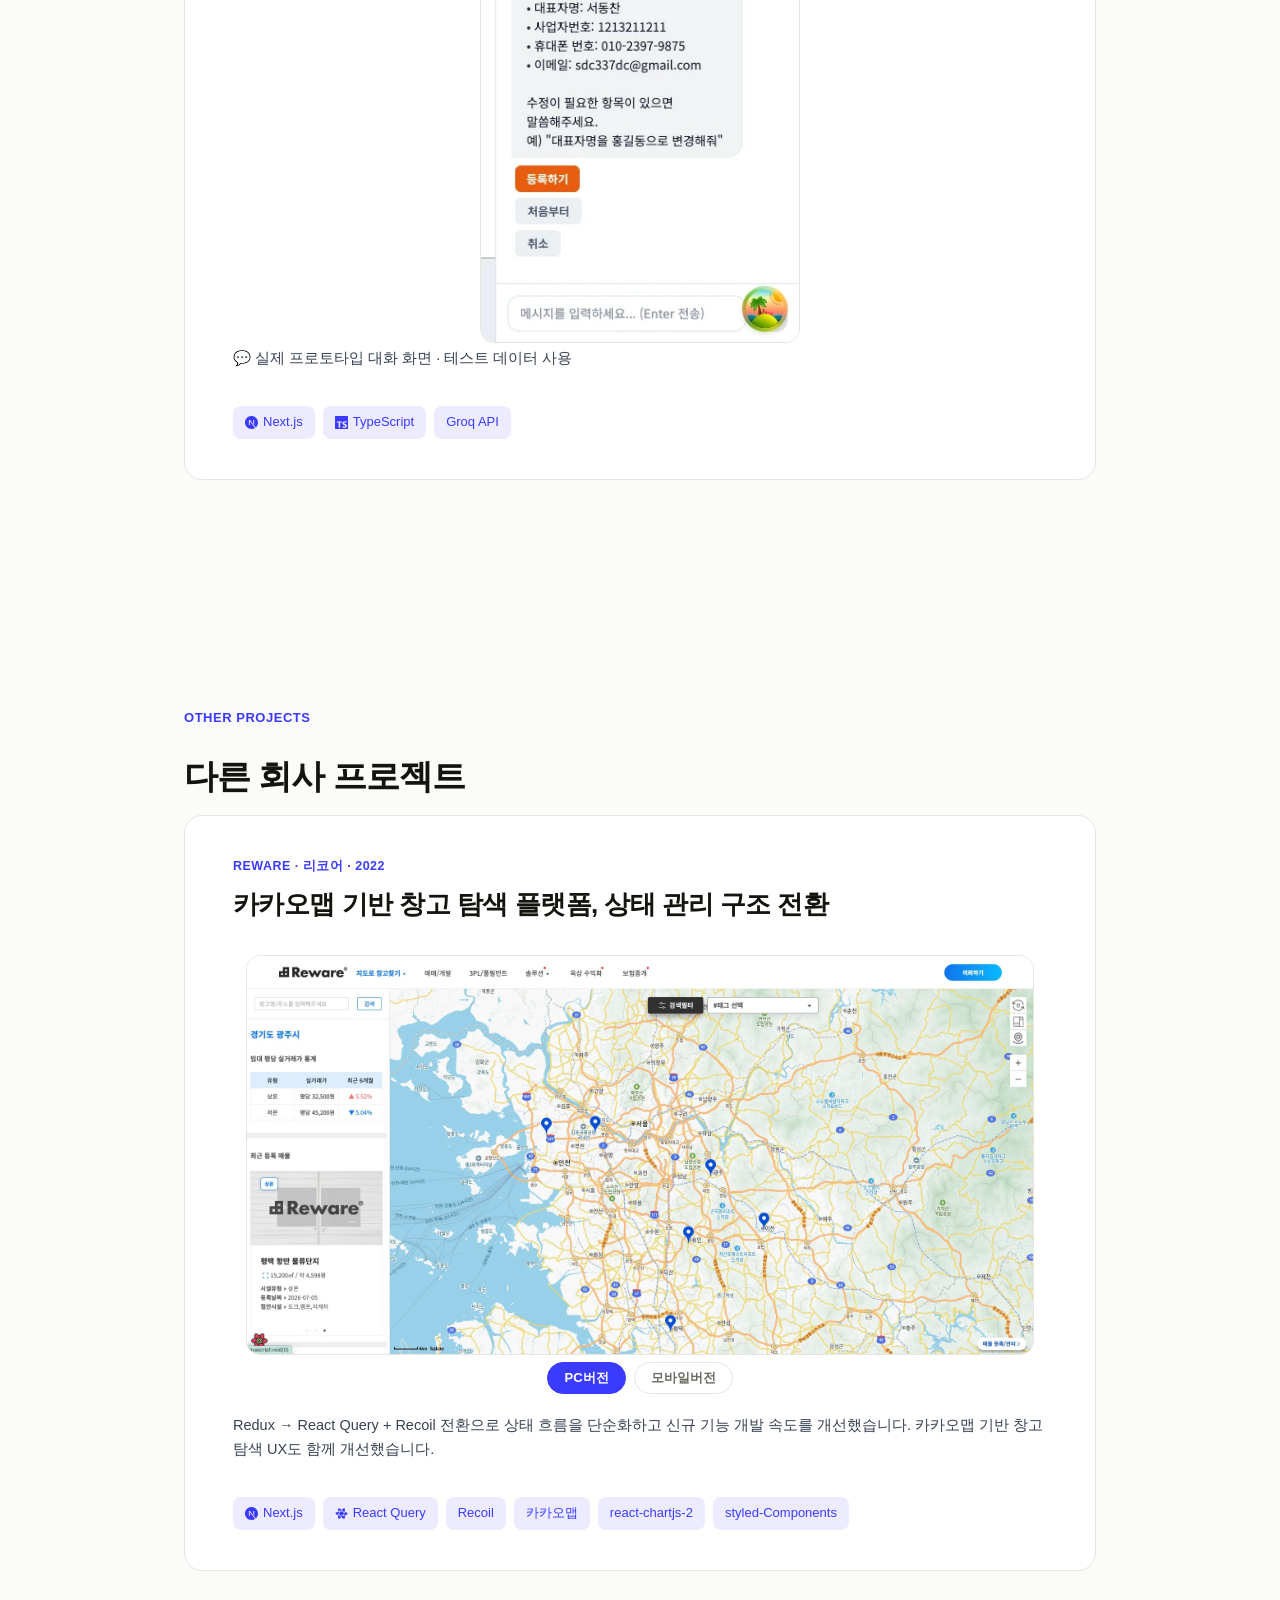
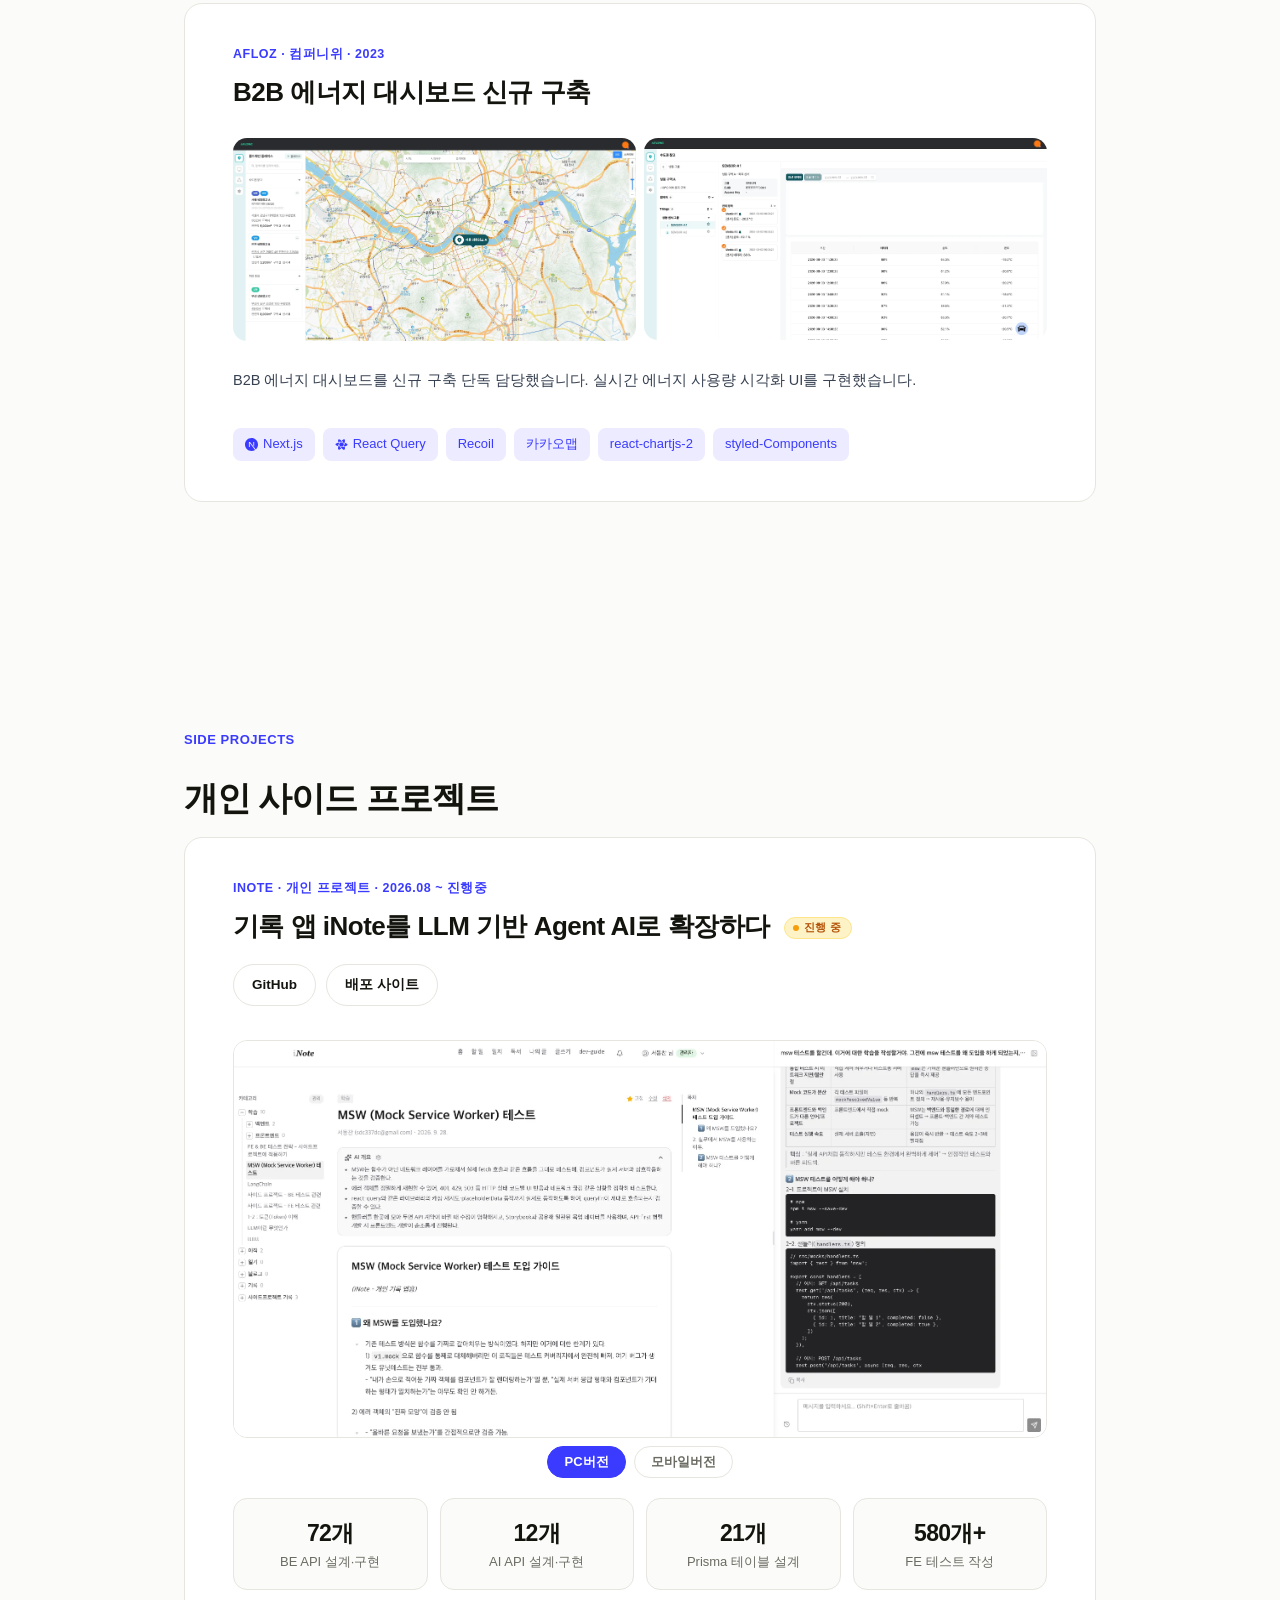
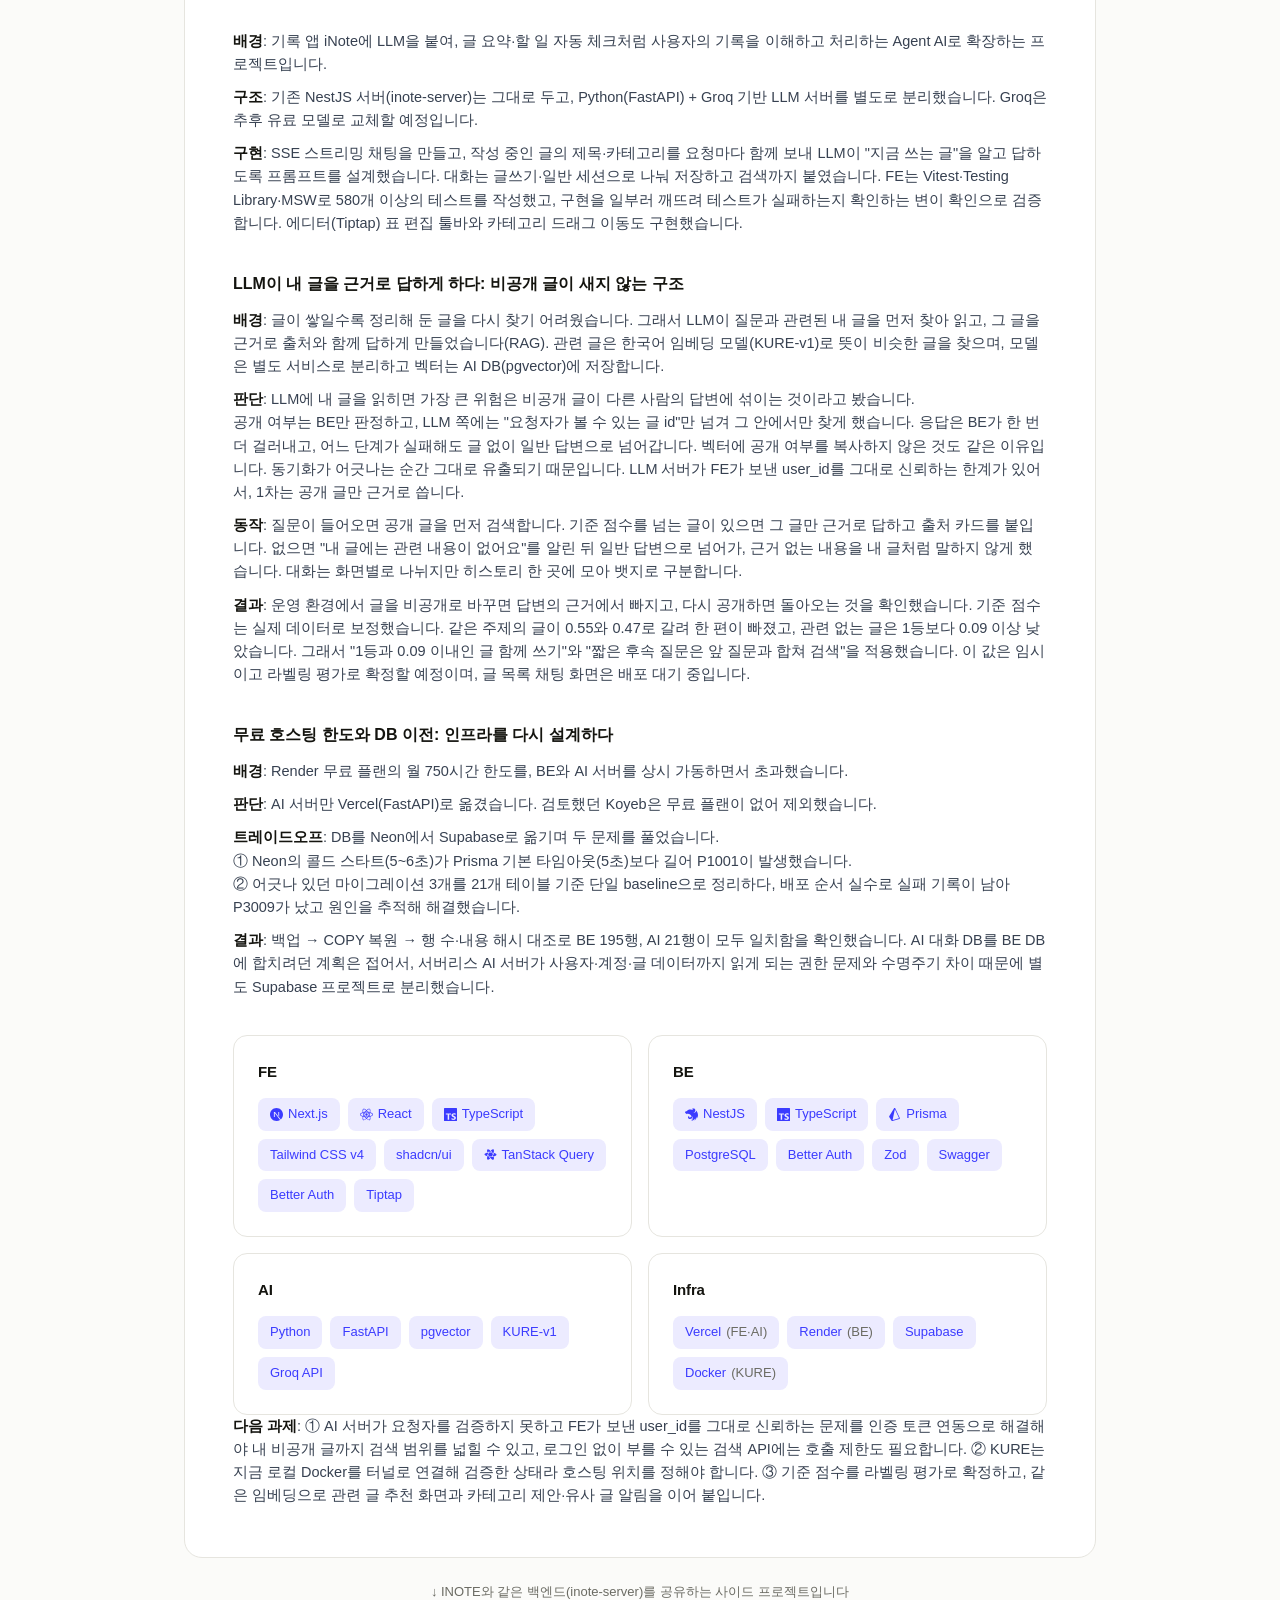
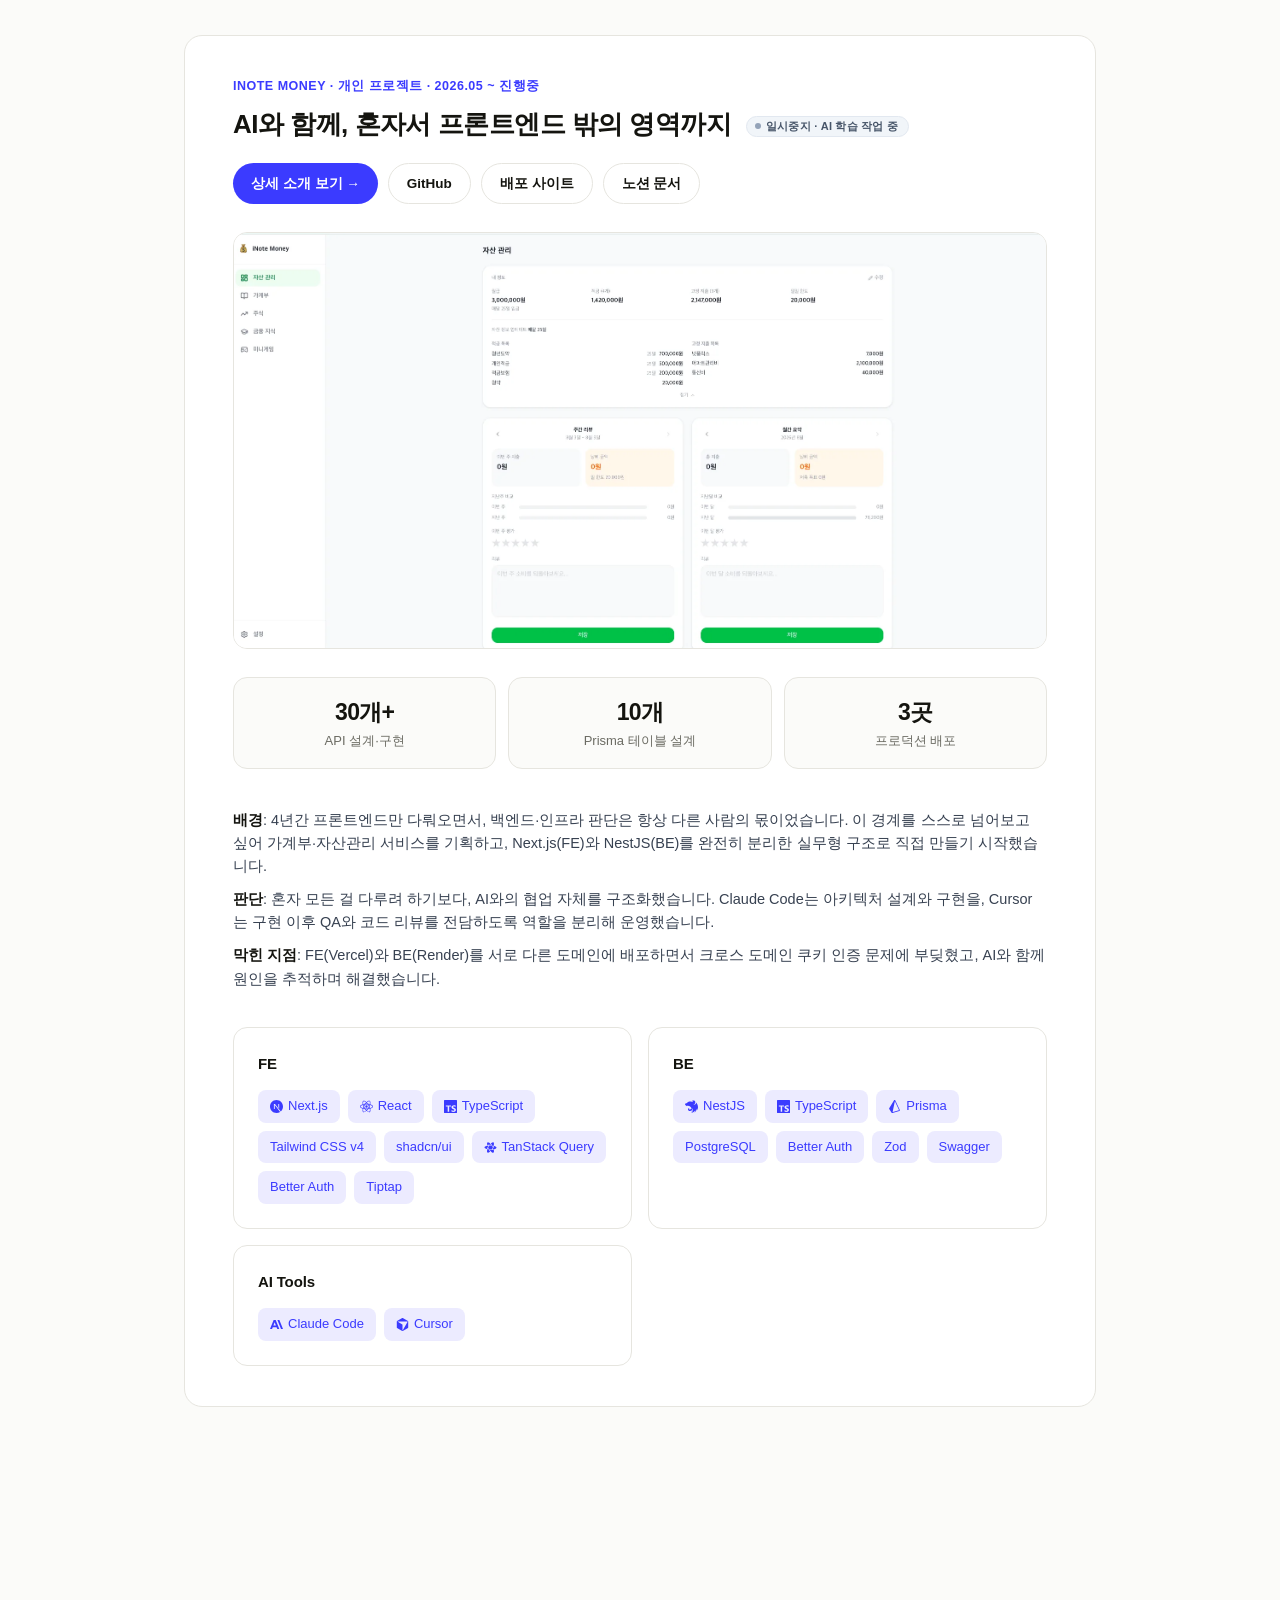
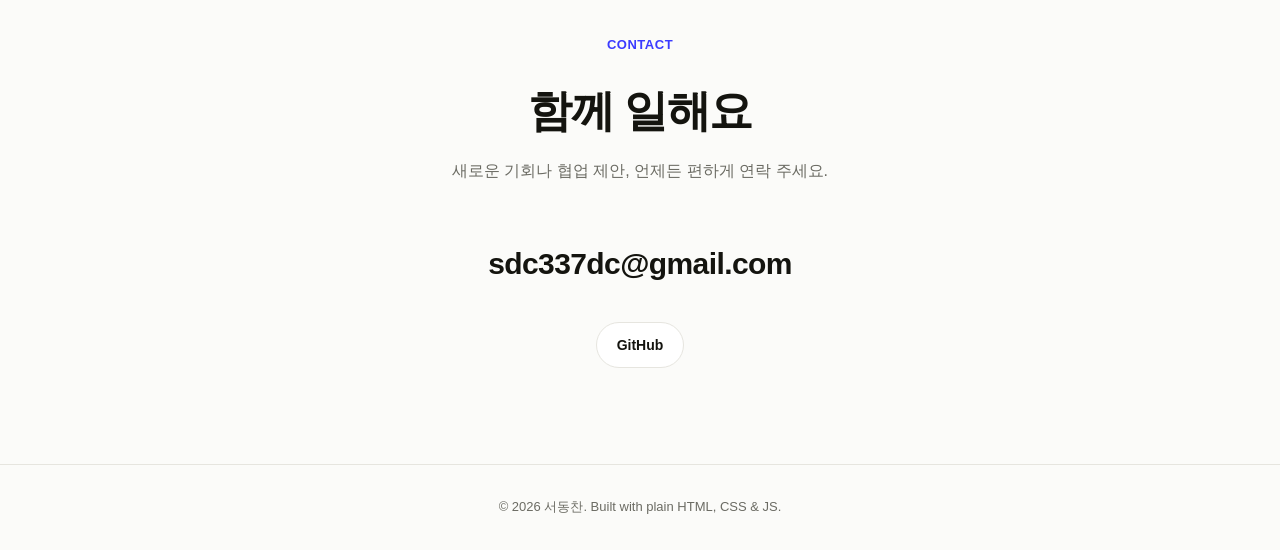
==== commit 7d6fa6a7: "content: 소개 문단을 iNote 백엔드·LLM 서버·임베딩 작업 중심으로 갱신 "Inote Money 백엔드" 표기를 iNote로 바로잡고, Python LLM 서버와 내 " ====
--- a/index.html
+++ b/index.html
@@ -303,8 +303,10 @@
               모니터링 체계 구축, 리포트 자동화 기능을 여러 조직에서 반복적으로 설계하고 고도화해왔습니다.
             </p>
             <p>
-              최근에는 Claude Code와 Cursor를 활용해 Inote Money 백엔드(NestJS)를 직접 설계·구현하고,
-              SM Pay에 Python 기반 AI 파이프라인을 구축하는 등 프론트엔드 밖 영역까지 다뤄본 사례가 있습니다.
+              최근에는 사용자가 기록을 더 쉽게 되찾도록, Claude Code와 Cursor를 활용해 iNote의 NestJS 백엔드와
+              Python LLM 서버를 직접 설계·구현했습니다. 한국어 임베딩(KURE-v1)으로 내 글을 근거로 답하는 기능을
+              만들면서, 비공개 글이 새지 않는 구조를 먼저 설계했습니다. SM Pay에서도 Python 기반 AI 파이프라인을
+              구축하는 등, 프론트엔드 밖 영역까지 다뤄본 사례가 있습니다.
             </p>
           </div>
 
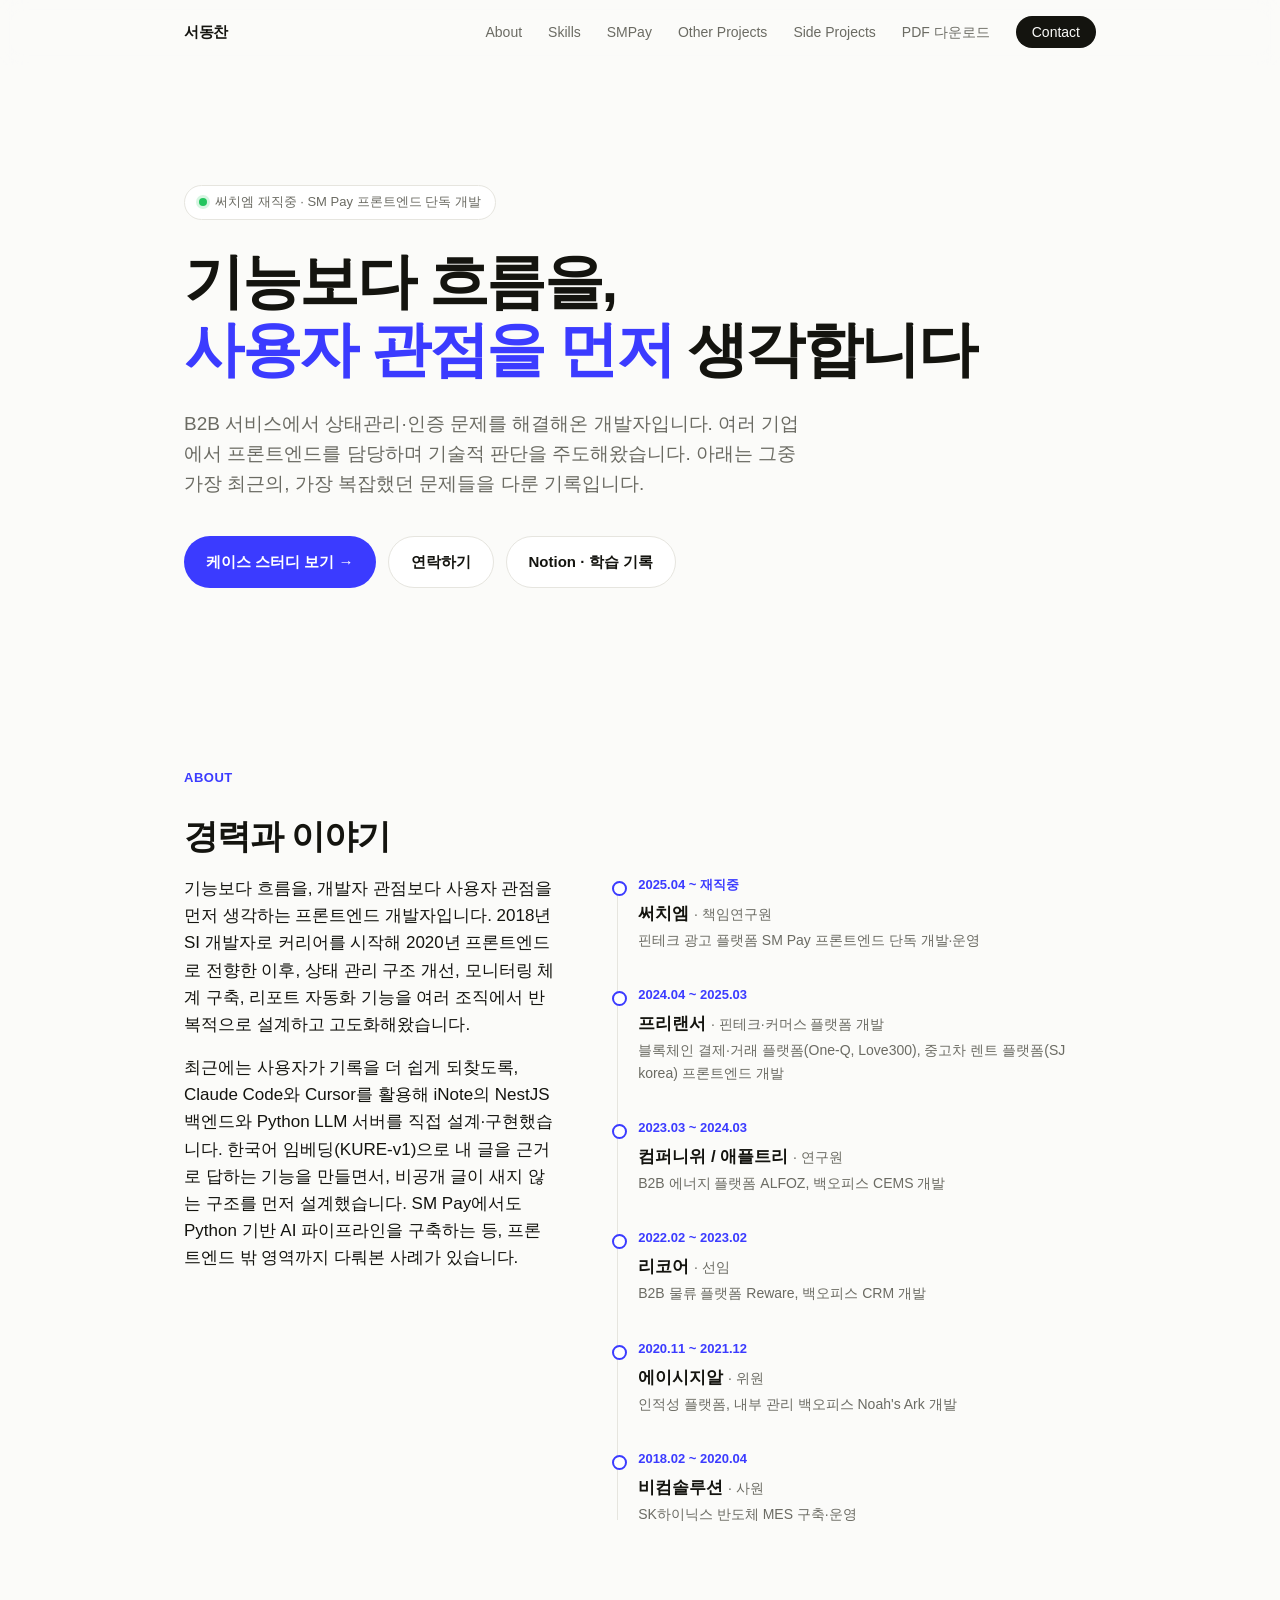
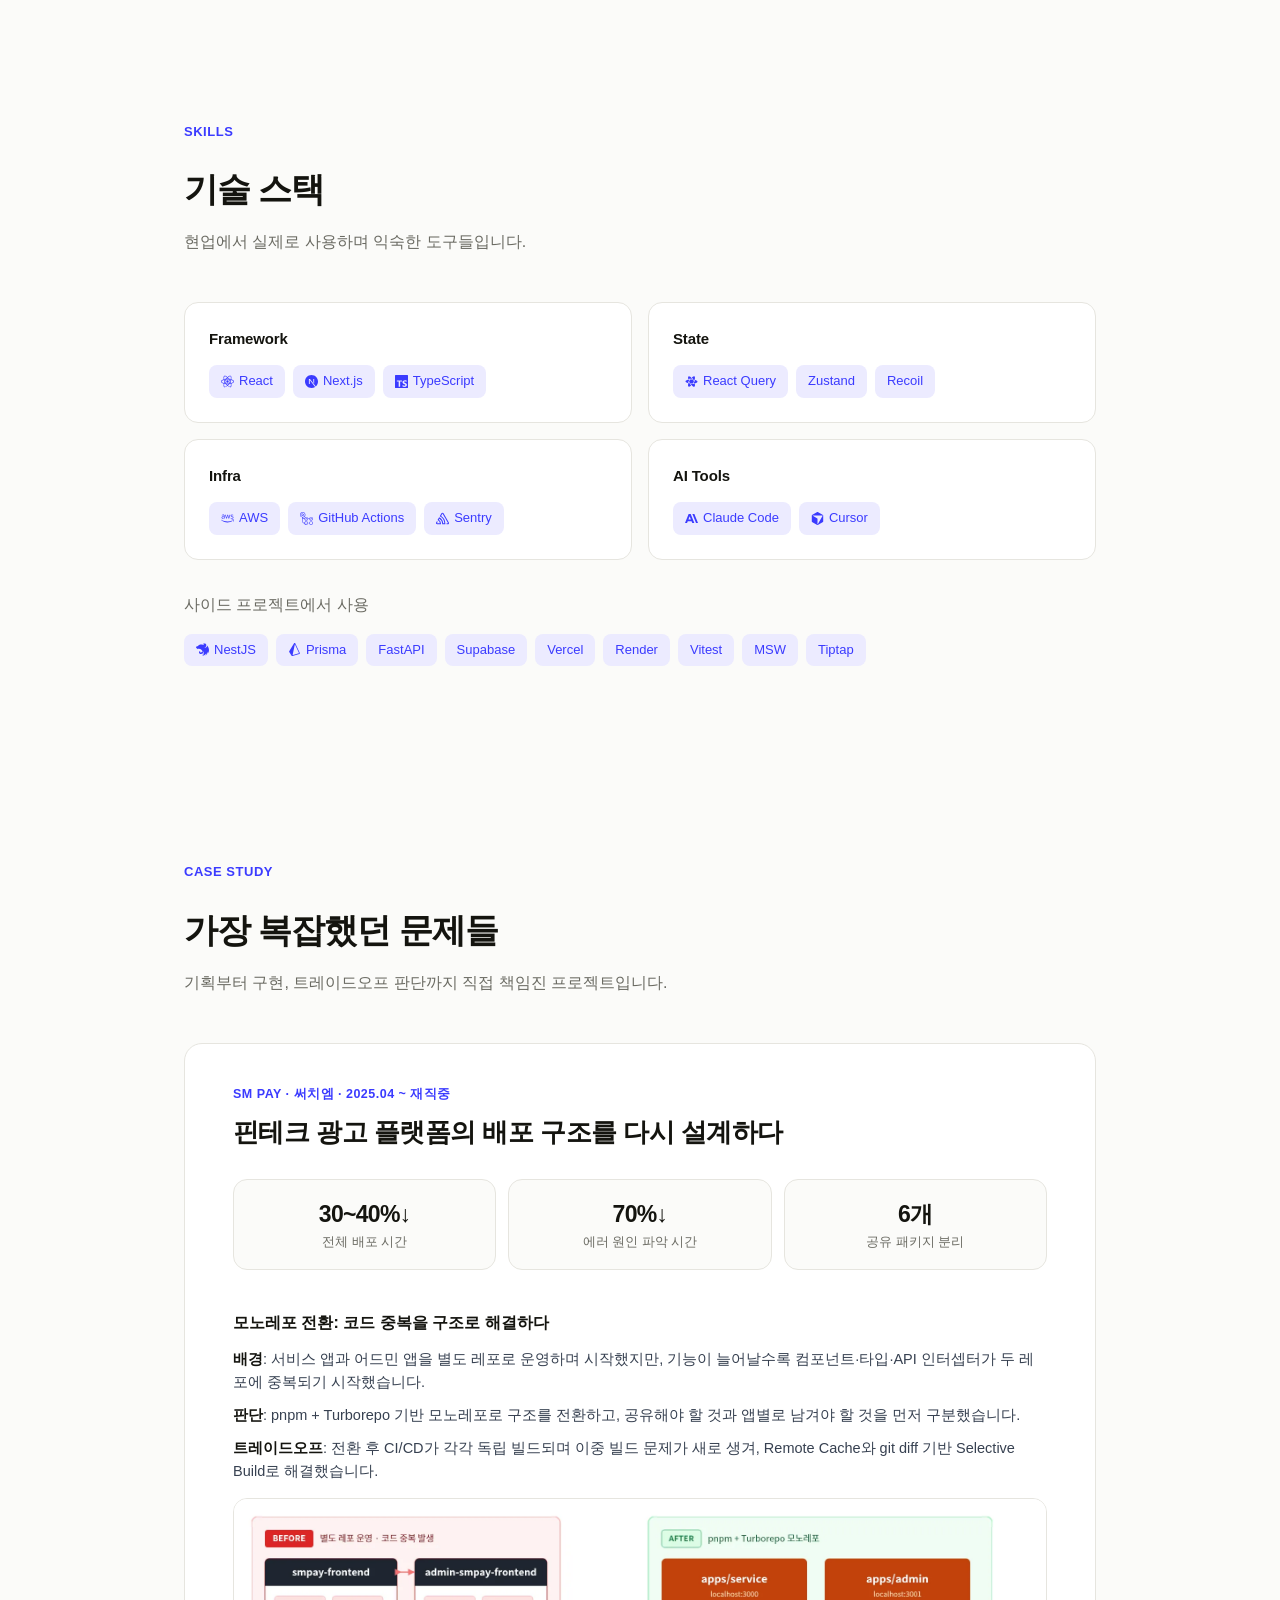
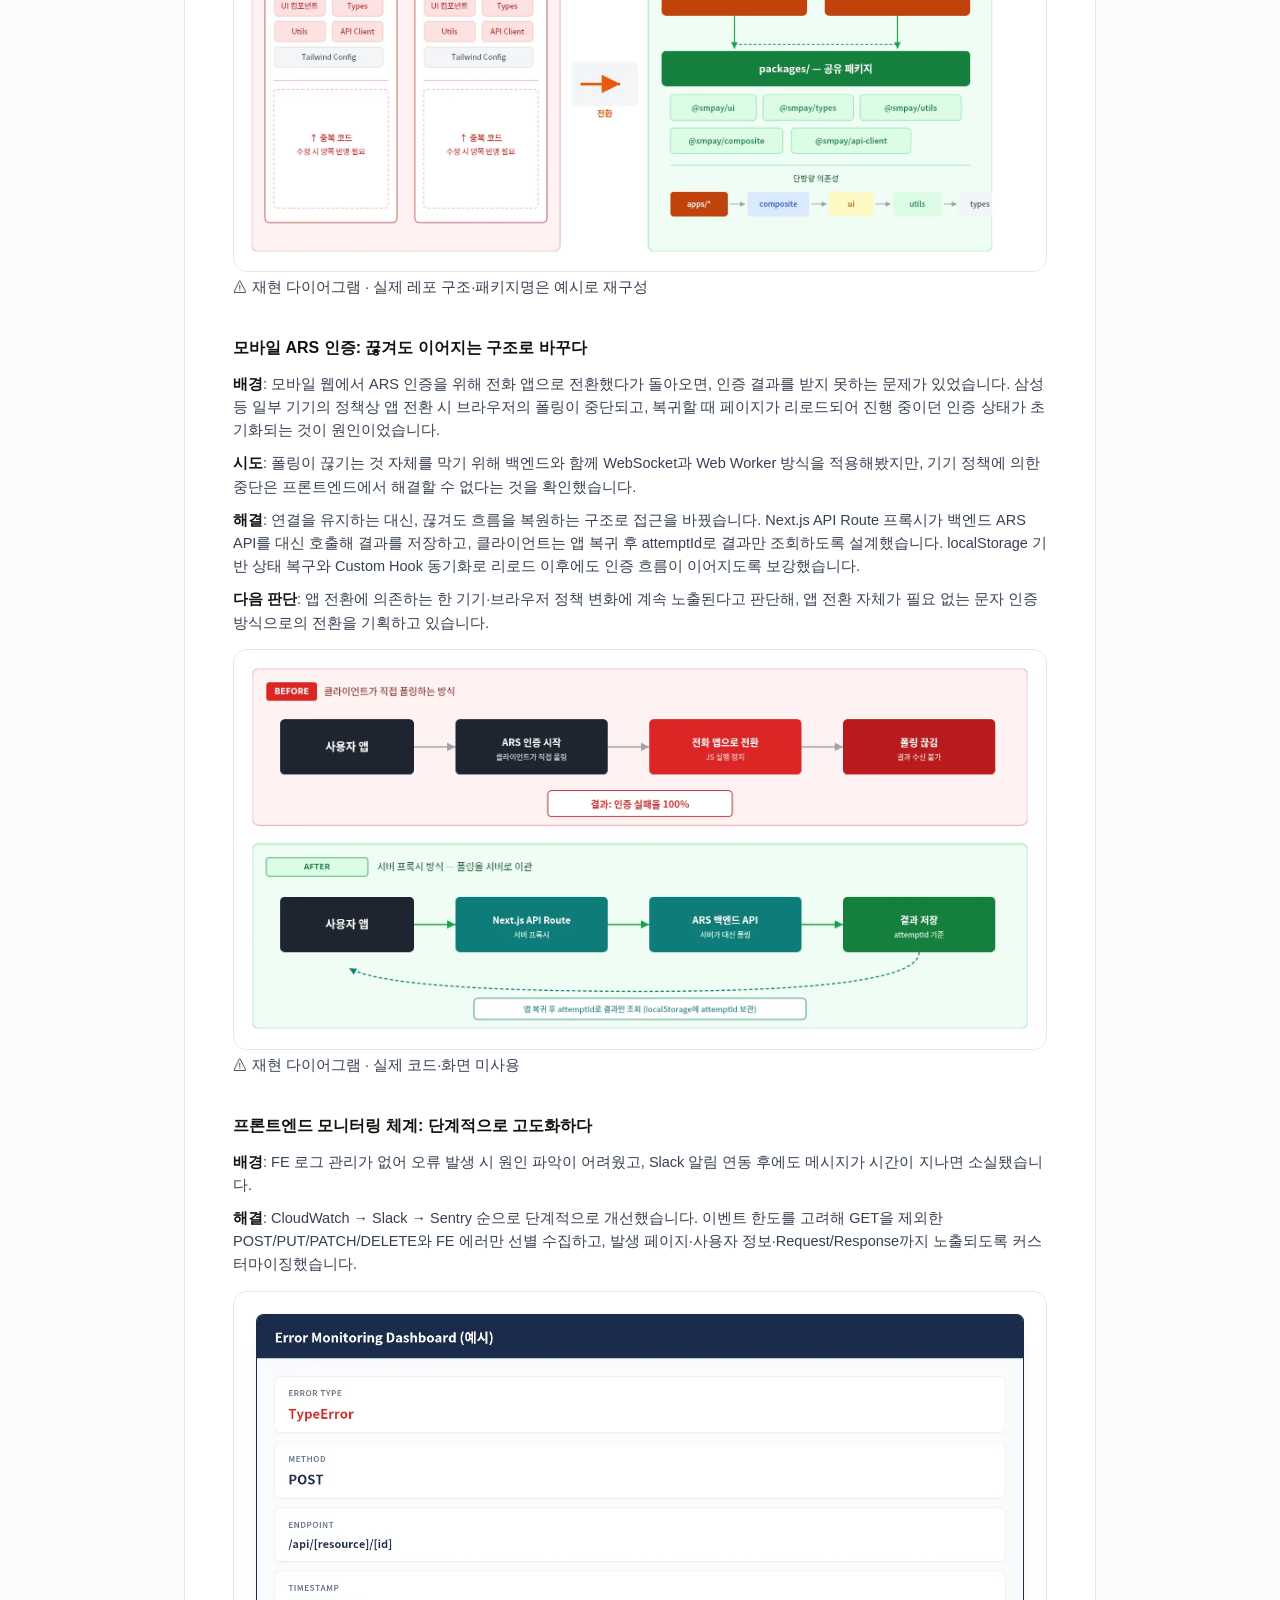
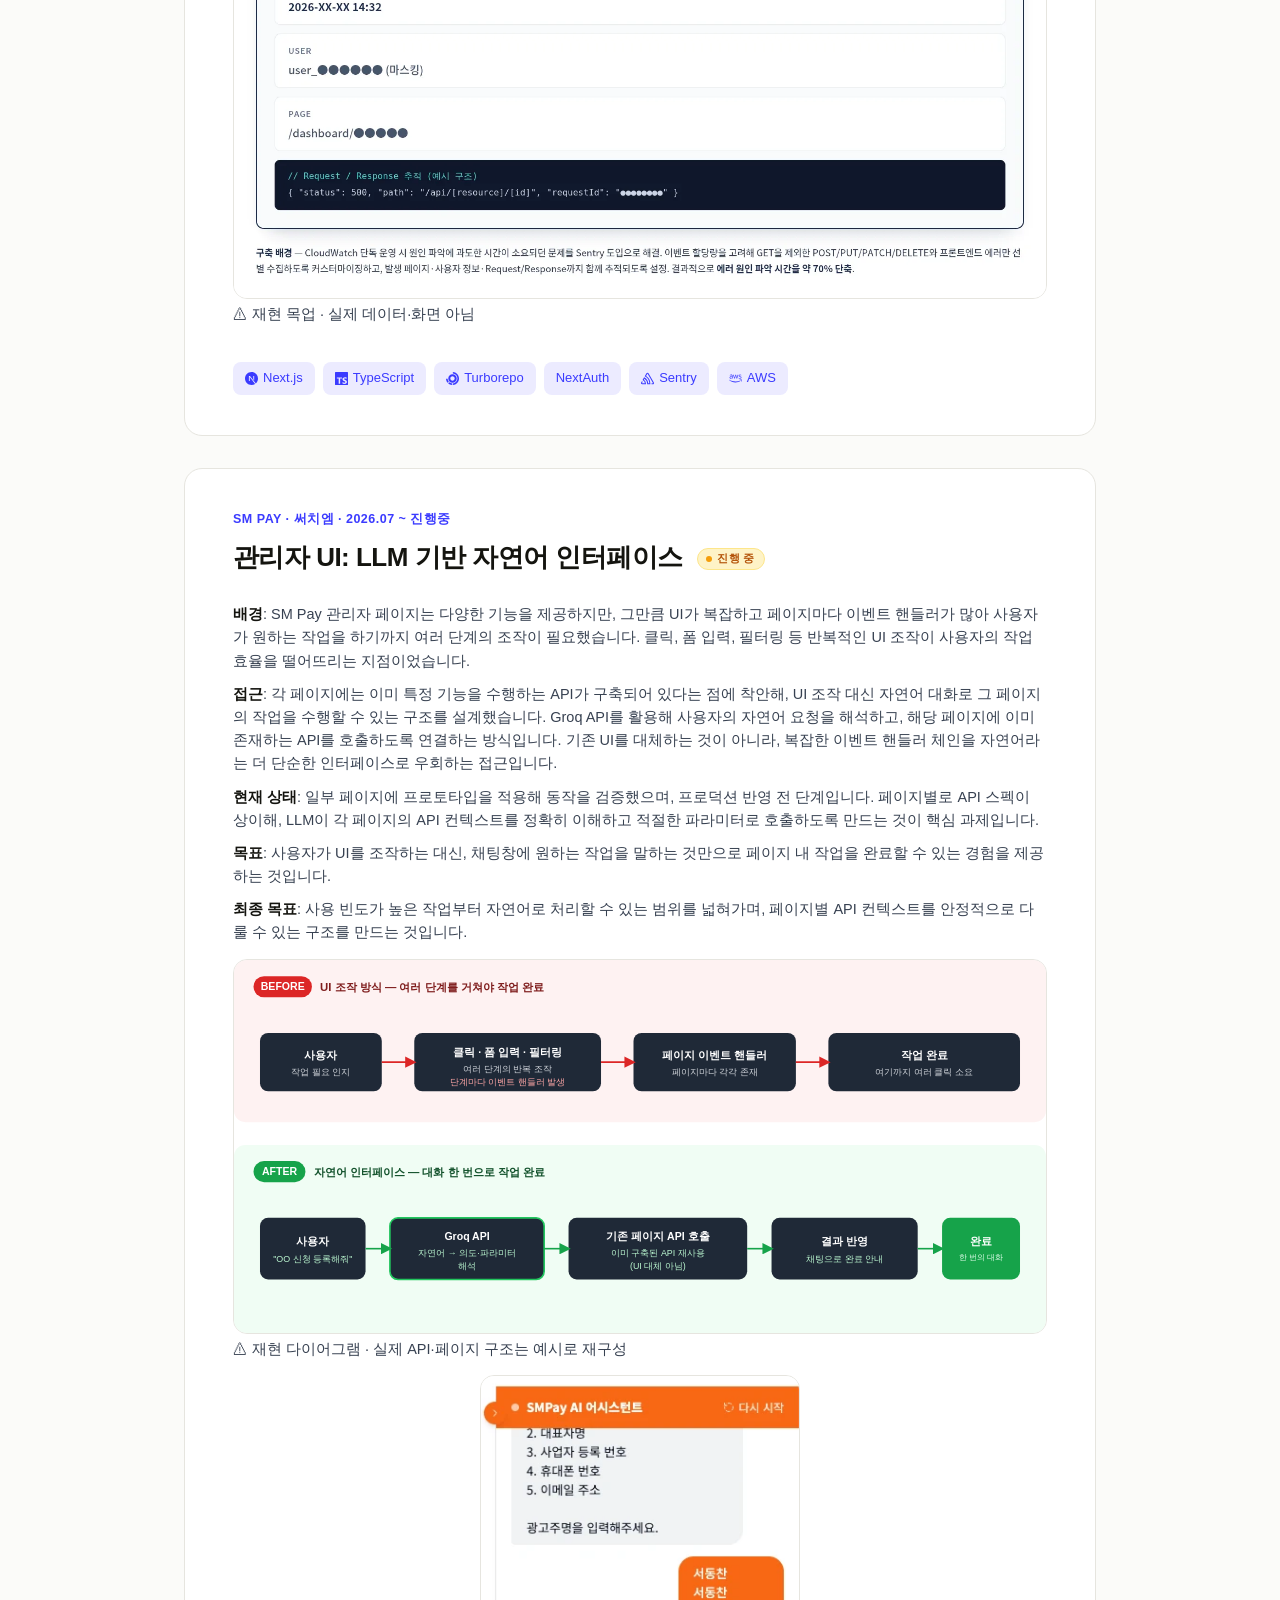
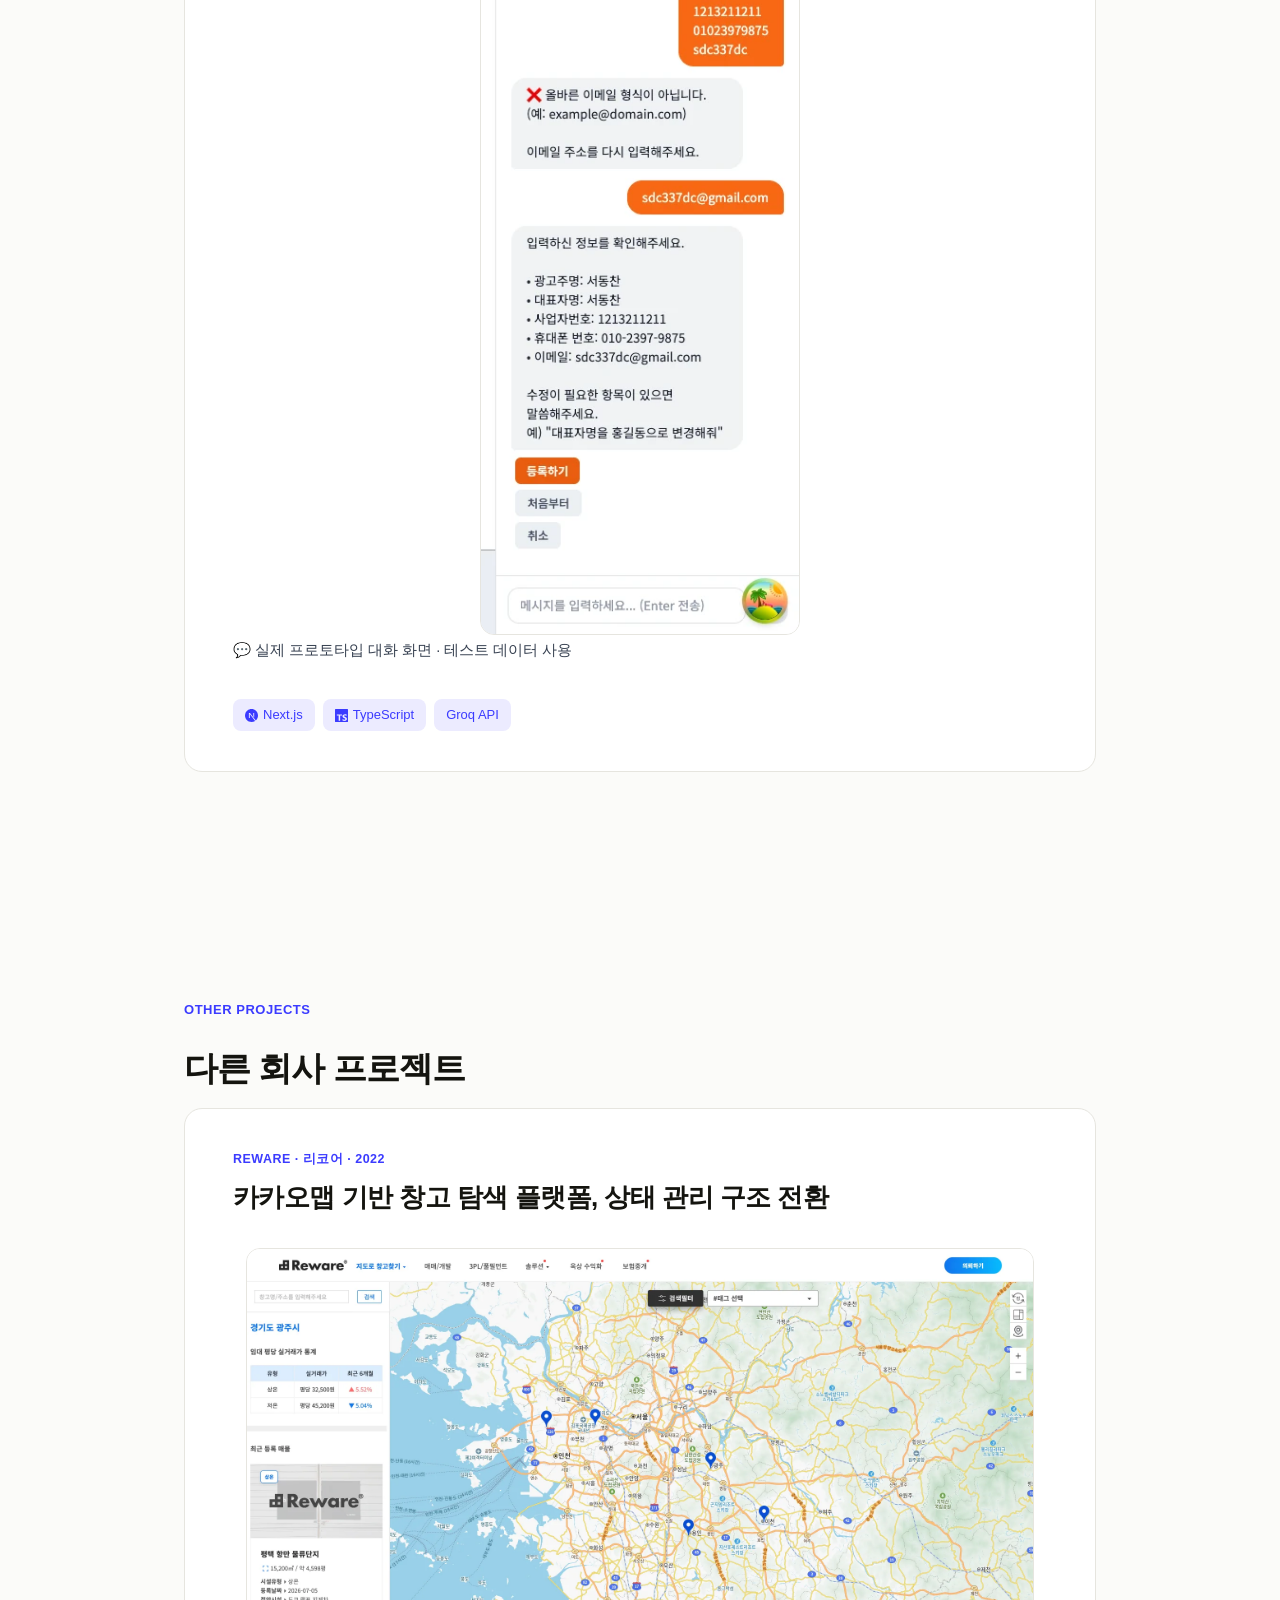
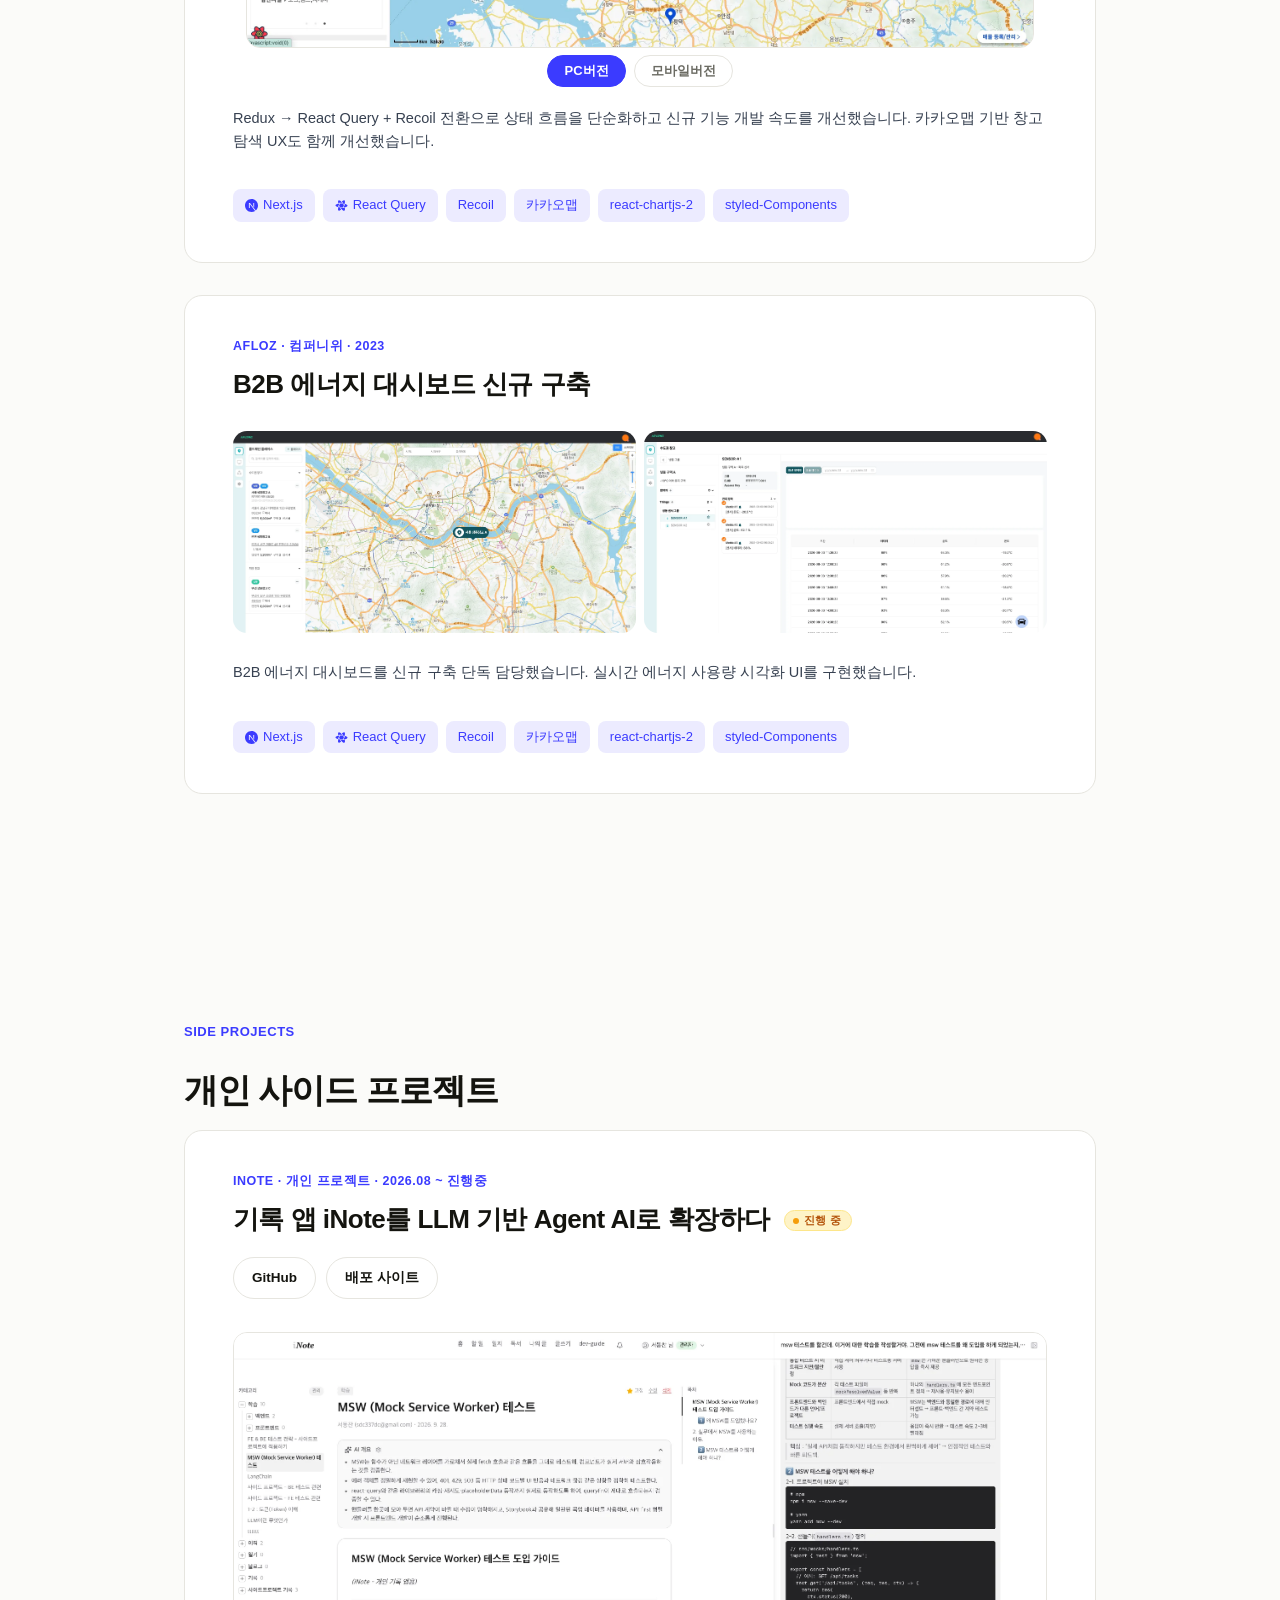
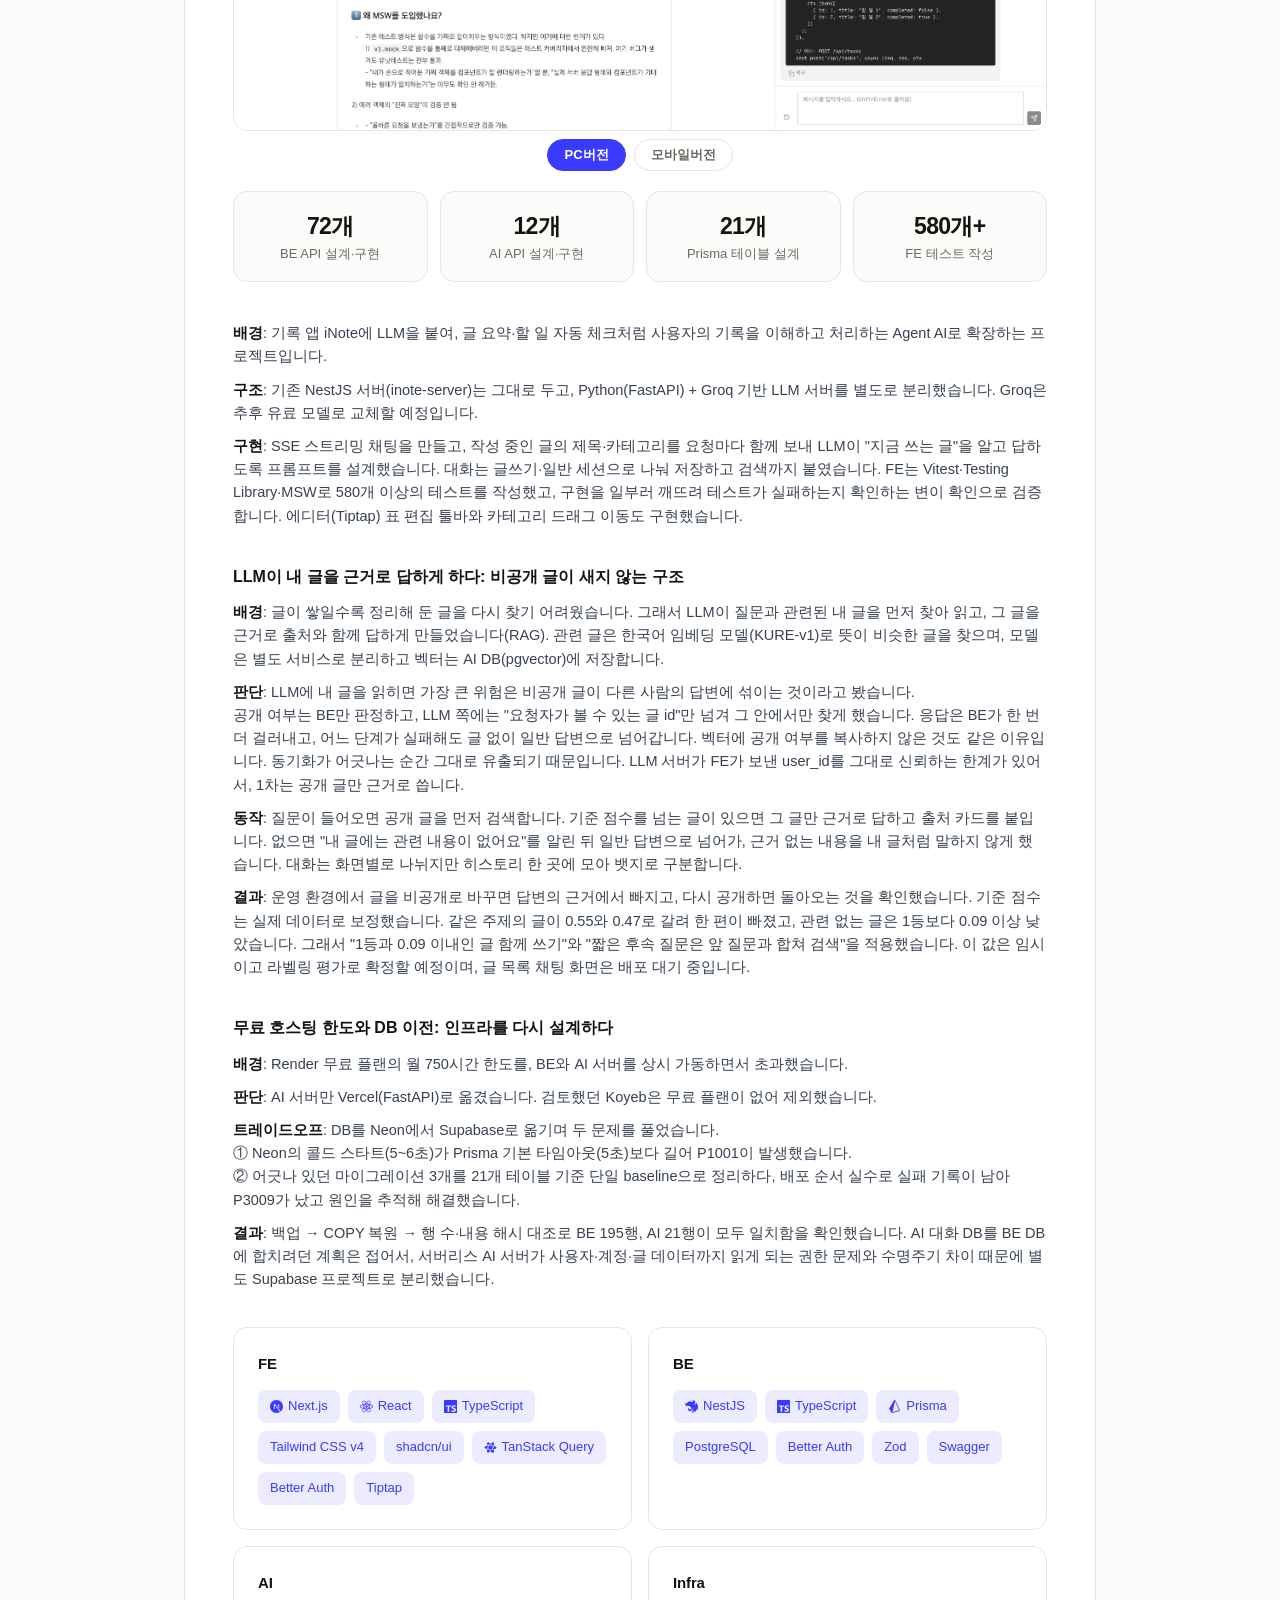
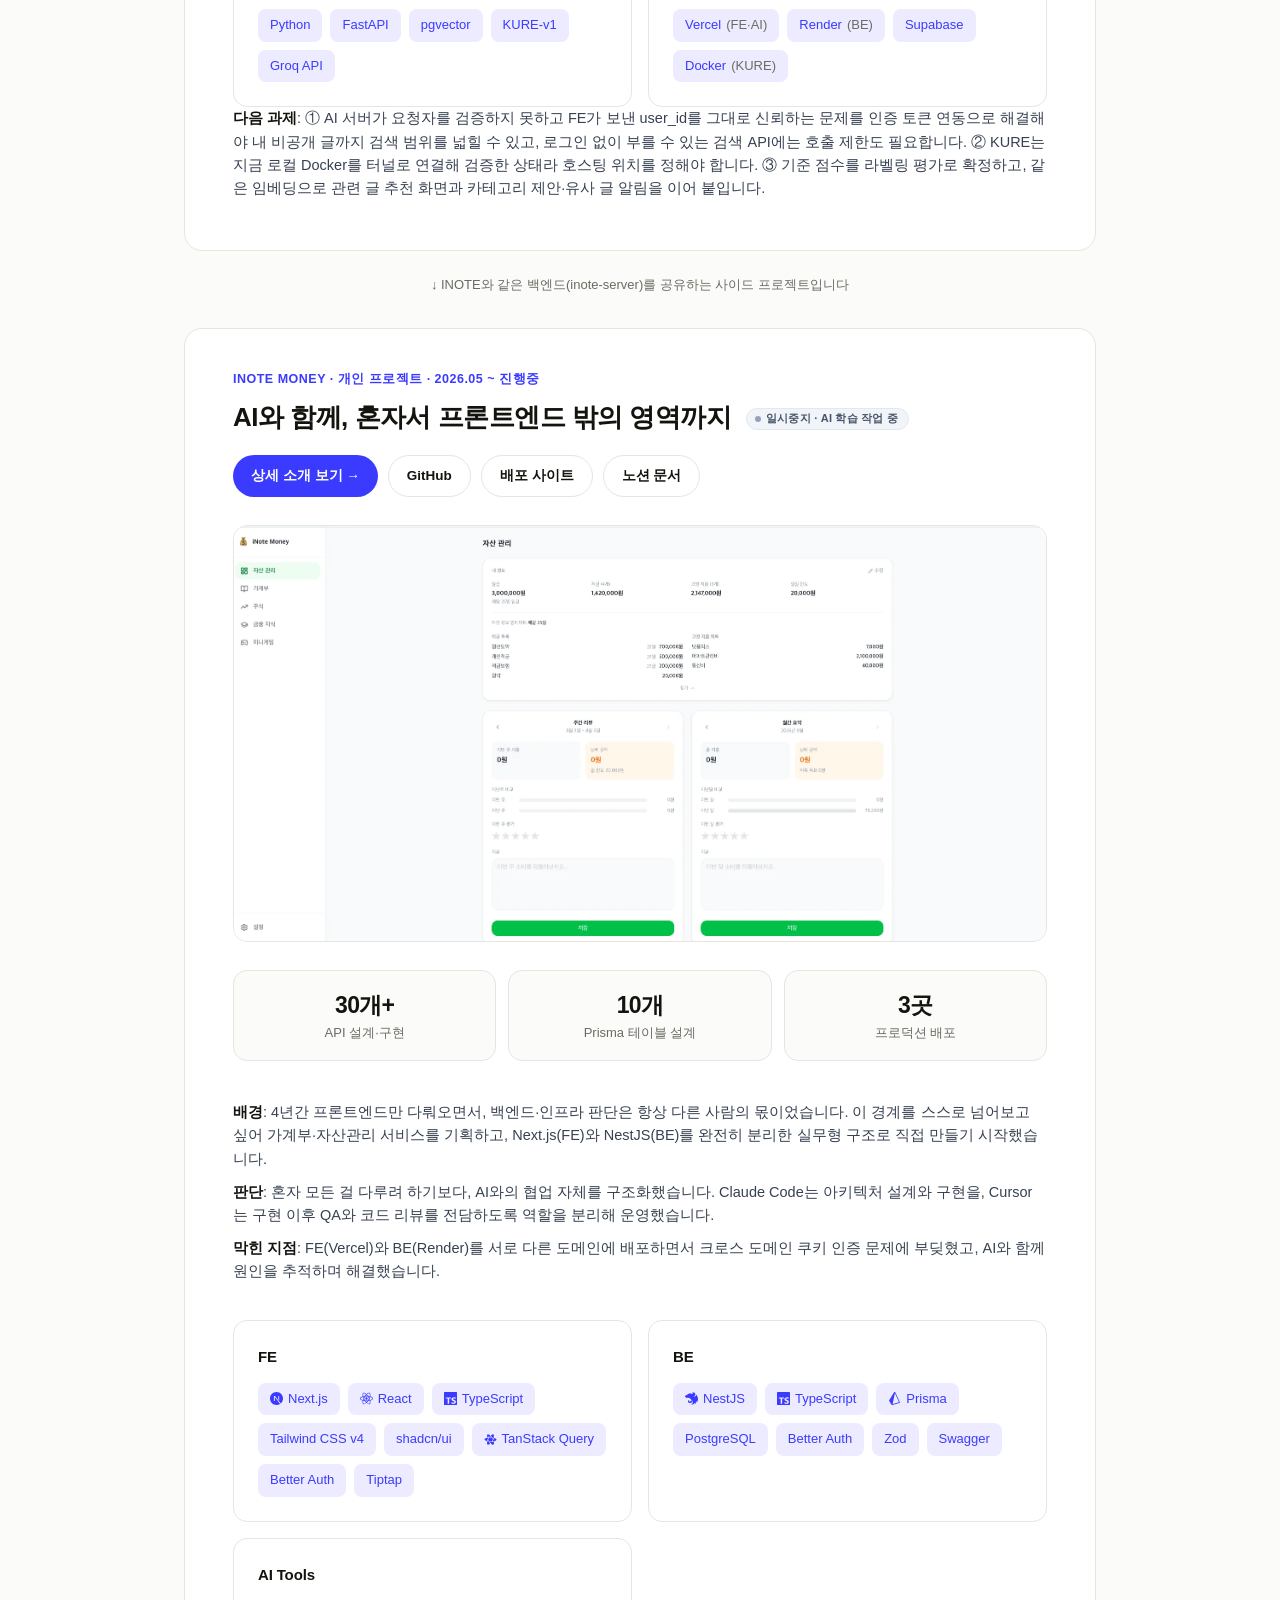
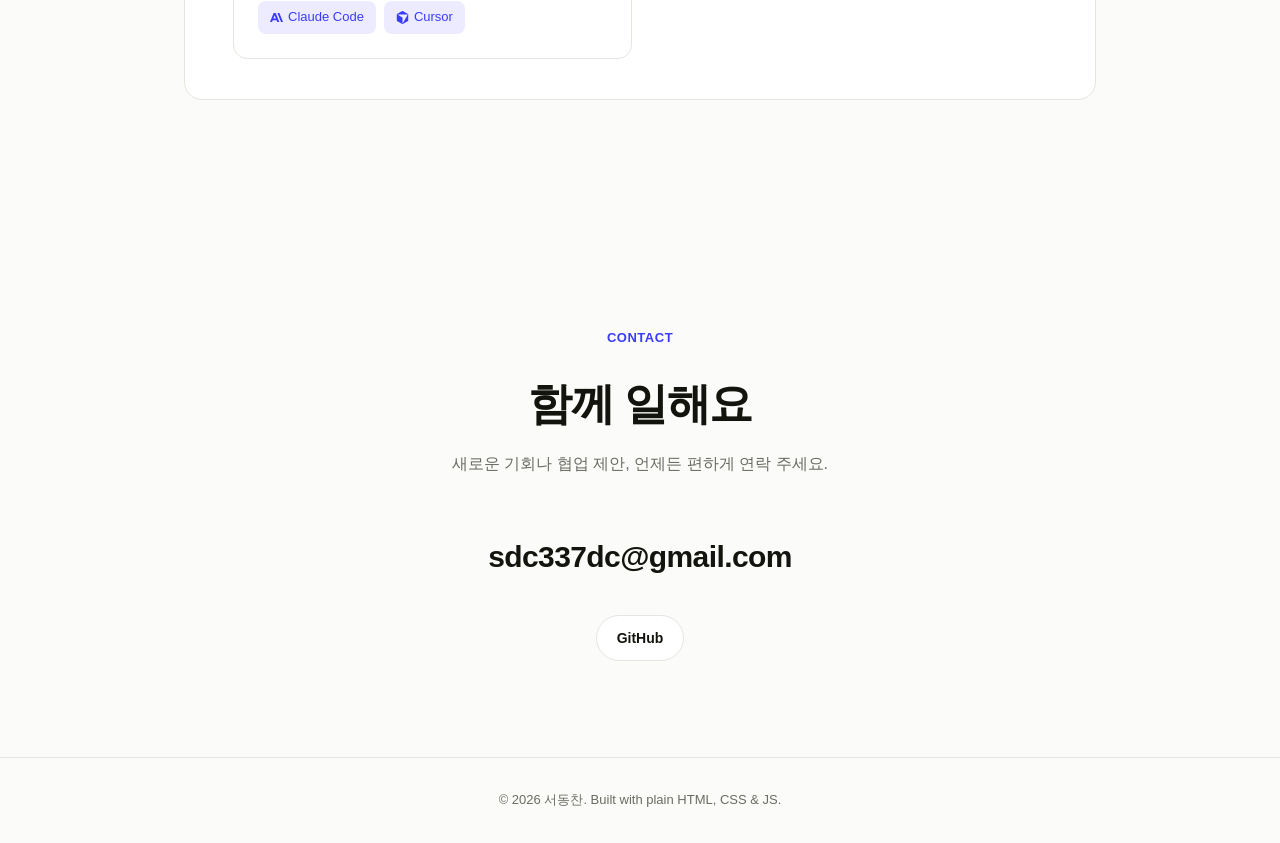
==== commit 2c3e3eae: "content: 경력 기간·ARS 케이스·LLM 최종 목표 수정, 비컴솔루션 경력 추가 - 리코어 기간을 2022.02 ~ 2023.02로 정정. - 모바일 ARS 인증 케이스를 " ====
--- a/index.html
+++ b/index.html
@@ -327,7 +327,7 @@
               <div class="tl-desc">B2B 에너지 플랫폼 ALFOZ, 백오피스 CEMS 개발</div>
             </div>
             <div class="tl-item">
-              <div class="tl-period">2022.01 ~ 2023.01</div>
+              <div class="tl-period">2022.02 ~ 2023.02</div>
               <div class="tl-role">리코어 <span style="font-weight:400;color:var(--muted);font-size:14px;">· 선임</span></div>
               <div class="tl-desc">B2B 물류 플랫폼 Reware, 백오피스 CRM 개발</div>
             </div>
@@ -335,6 +335,11 @@
               <div class="tl-period">2020.11 ~ 2021.12</div>
               <div class="tl-role">에이시지알 <span style="font-weight:400;color:var(--muted);font-size:14px;">· 위원</span></div>
               <div class="tl-desc">인적성 플랫폼, 내부 관리 백오피스 Noah's Ark 개발</div>
+            </div>
+            <div class="tl-item">
+              <div class="tl-period">2018.02 ~ 2020.04</div>
+              <div class="tl-role">비컴솔루션 <span style="font-weight:400;color:var(--muted);font-size:14px;">· 사원</span></div>
+              <div class="tl-desc">SK하이닉스 반도체 MES 구축·운영</div>
             </div>
           </div>
         </div>
@@ -411,7 +416,7 @@
           <div class="case-impact">
             <div class="stat"><div class="num">30~40%↓</div><div class="label">전체 배포 시간</div></div>
             <div class="stat"><div class="num">70%↓</div><div class="label">에러 원인 파악 시간</div></div>
-            <div class="stat"><div class="num">100→0%</div><div class="label">ARS 인증 실패율</div></div>
+            <div class="stat"><div class="num">6개</div><div class="label">공유 패키지 분리</div></div>
           </div>
 
           <div class="narrative">
@@ -424,9 +429,11 @@
           </div>
 
           <div class="narrative">
-            <h4>모바일 ARS 인증 실패: 폴링을 서버로 이관하다</h4>
-            <p><span class="label">배경</span>: Galaxy 등 일부 모바일 기기에서 전화 앱으로 전환하면 JS 실행이 정지되어 클라이언트 측 폴링이 끊기고, 인증 결과를 받지 못해 실패율 100%가 발생했습니다.</p>
-            <p><span class="label">해결</span>: Next.js API Route 프록시를 도입해 서버가 백엔드 ARS API를 대신 호출하고 결과를 저장하도록 구조를 변경했습니다. 클라이언트는 앱 복귀 후 attemptId로 결과만 조회하면 되도록 만들어, 폴링 자체를 서버로 이관했습니다.</p>
+            <h4>모바일 ARS 인증: 끊겨도 이어지는 구조로 바꾸다</h4>
+            <p><span class="label">배경</span>: 모바일 웹에서 ARS 인증을 위해 전화 앱으로 전환했다가 돌아오면, 인증 결과를 받지 못하는 문제가 있었습니다. 삼성 등 일부 기기의 정책상 앱 전환 시 브라우저의 폴링이 중단되고, 복귀할 때 페이지가 리로드되어 진행 중이던 인증 상태가 초기화되는 것이 원인이었습니다.</p>
+            <p><span class="label">시도</span>: 폴링이 끊기는 것 자체를 막기 위해 백엔드와 함께 WebSocket과 Web Worker 방식을 적용해봤지만, 기기 정책에 의한 중단은 프론트엔드에서 해결할 수 없다는 것을 확인했습니다.</p>
+            <p><span class="label">해결</span>: 연결을 유지하는 대신, 끊겨도 흐름을 복원하는 구조로 접근을 바꿨습니다. Next.js API Route 프록시가 백엔드 ARS API를 대신 호출해 결과를 저장하고, 클라이언트는 앱 복귀 후 attemptId로 결과만 조회하도록 설계했습니다. localStorage 기반 상태 복구와 Custom Hook 동기화로 리로드 이후에도 인증 흐름이 이어지도록 보강했습니다.</p>
+            <p><span class="label">다음 판단</span>: 앱 전환에 의존하는 한 기기·브라우저 정책 변화에 계속 노출된다고 판단해, 앱 전환 자체가 필요 없는 문자 인증 방식으로의 전환을 기획하고 있습니다.</p>
             <img src="assets/diagram-ars.webp" width="1760" height="865" alt="ARS 인증 흐름 다이어그램" class="case-diagram" loading="lazy">
             <p class="case-caption">⚠ 재현 다이어그램 · 실제 코드·화면 미사용</p>
           </div>
@@ -459,7 +466,7 @@
             <p><span class="label">접근</span>: 각 페이지에는 이미 특정 기능을 수행하는 API가 구축되어 있다는 점에 착안해, UI 조작 대신 자연어 대화로 그 페이지의 작업을 수행할 수 있는 구조를 설계했습니다. Groq API를 활용해 사용자의 자연어 요청을 해석하고, 해당 페이지에 이미 존재하는 API를 호출하도록 연결하는 방식입니다. 기존 UI를 대체하는 것이 아니라, 복잡한 이벤트 핸들러 체인을 자연어라는 더 단순한 인터페이스로 우회하는 접근입니다.</p>
             <p><span class="label">현재 상태</span>: 일부 페이지에 프로토타입을 적용해 동작을 검증했으며, 프로덕션 반영 전 단계입니다. 페이지별로 API 스펙이 상이해, LLM이 각 페이지의 API 컨텍스트를 정확히 이해하고 적절한 파라미터로 호출하도록 만드는 것이 핵심 과제입니다.</p>
             <p><span class="label">목표</span>: 사용자가 UI를 조작하는 대신, 채팅창에 원하는 작업을 말하는 것만으로 페이지 내 작업을 완료할 수 있는 경험을 제공하는 것입니다.</p>
-            <p><span class="label">최종 목표</span>: 유료 AI API를 활용하여 모든 작업을 AI로 대체할 수 있도록 하는 것입니다.</p>
+            <p><span class="label">최종 목표</span>: 사용 빈도가 높은 작업부터 자연어로 처리할 수 있는 범위를 넓혀가며, 페이지별 API 컨텍스트를 안정적으로 다룰 수 있는 구조를 만드는 것입니다.</p>
             <img src="assets/diagram-nl-interface.svg" width="1000" height="460" alt="자연어 인터페이스 Before/After 흐름 다이어그램" class="case-diagram" loading="lazy">
             <p class="case-caption">⚠ 재현 다이어그램 · 실제 API·페이지 구조는 예시로 재구성</p>
             <img src="assets/ai-prompt.webp" width="335" height="904" alt="SM Pay AI 어시스턴트 프롬프트 대화 화면" class="case-diagram narrow" loading="lazy">
